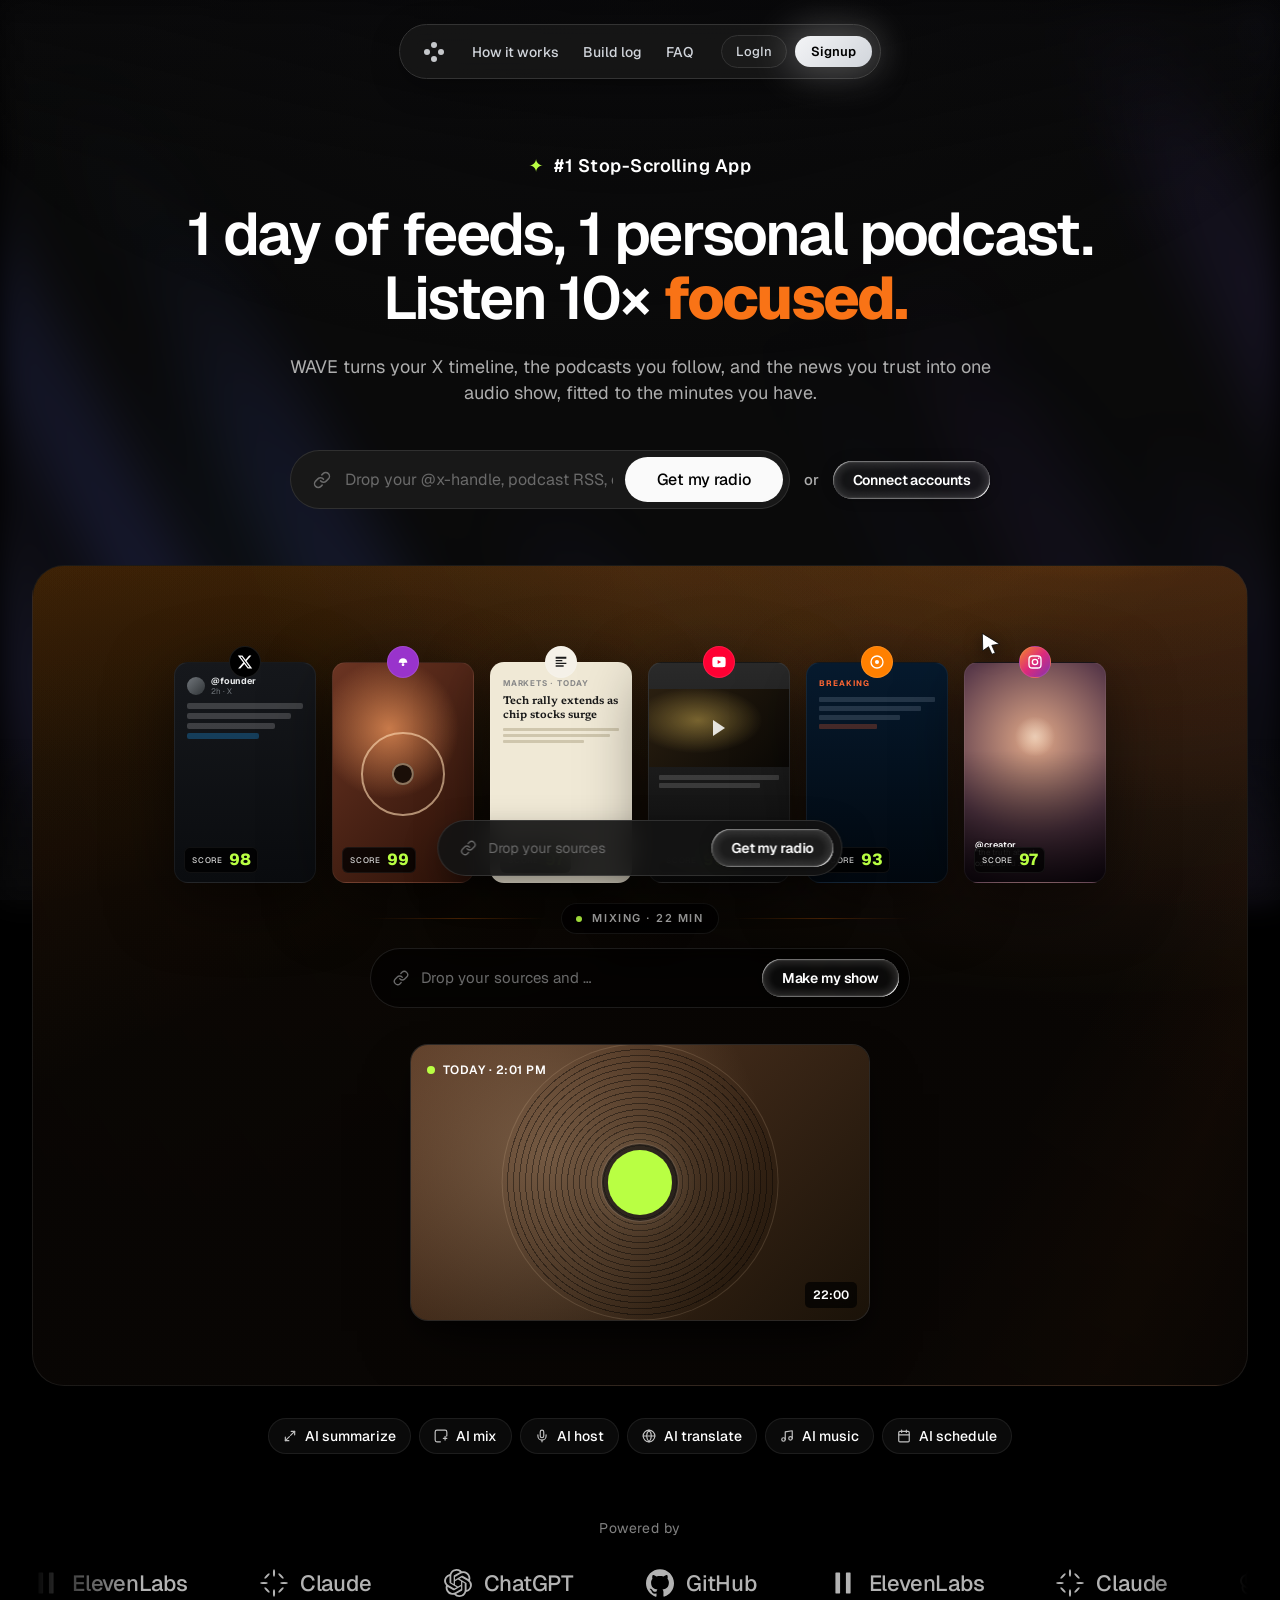
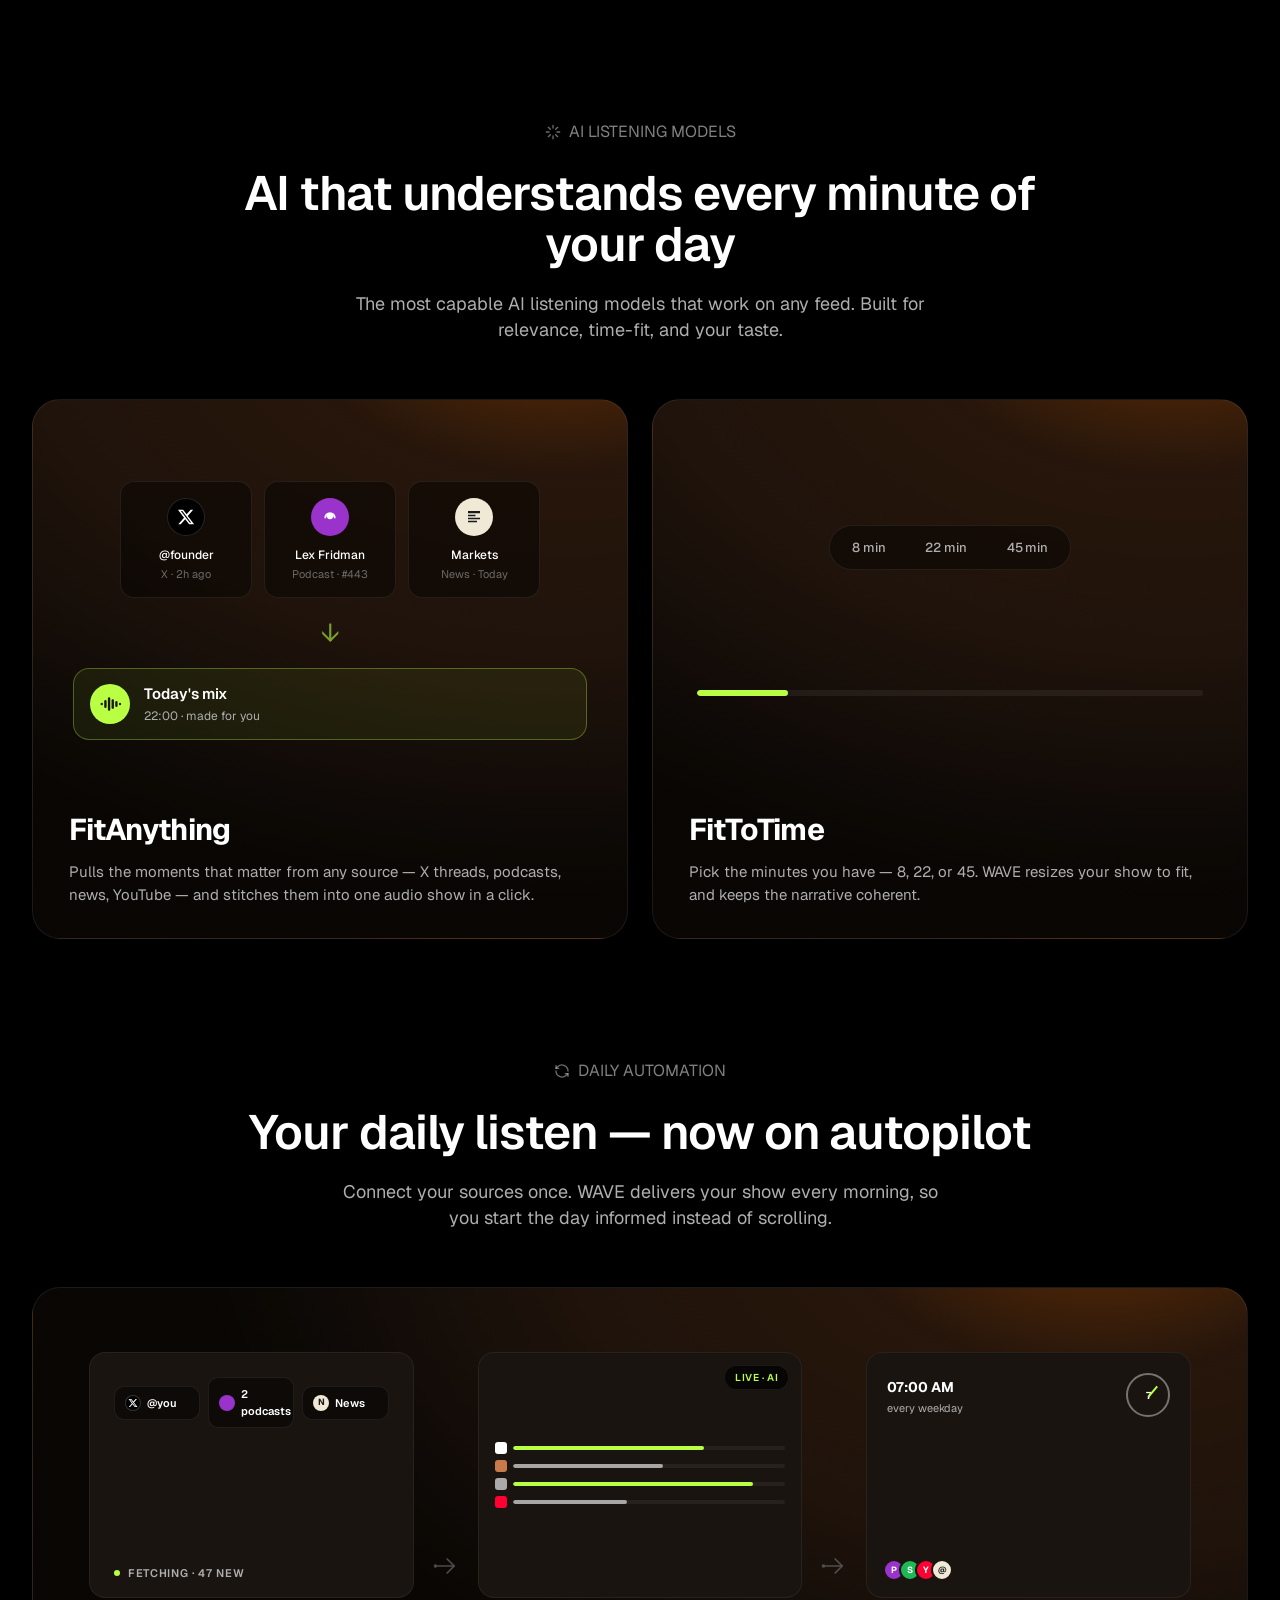
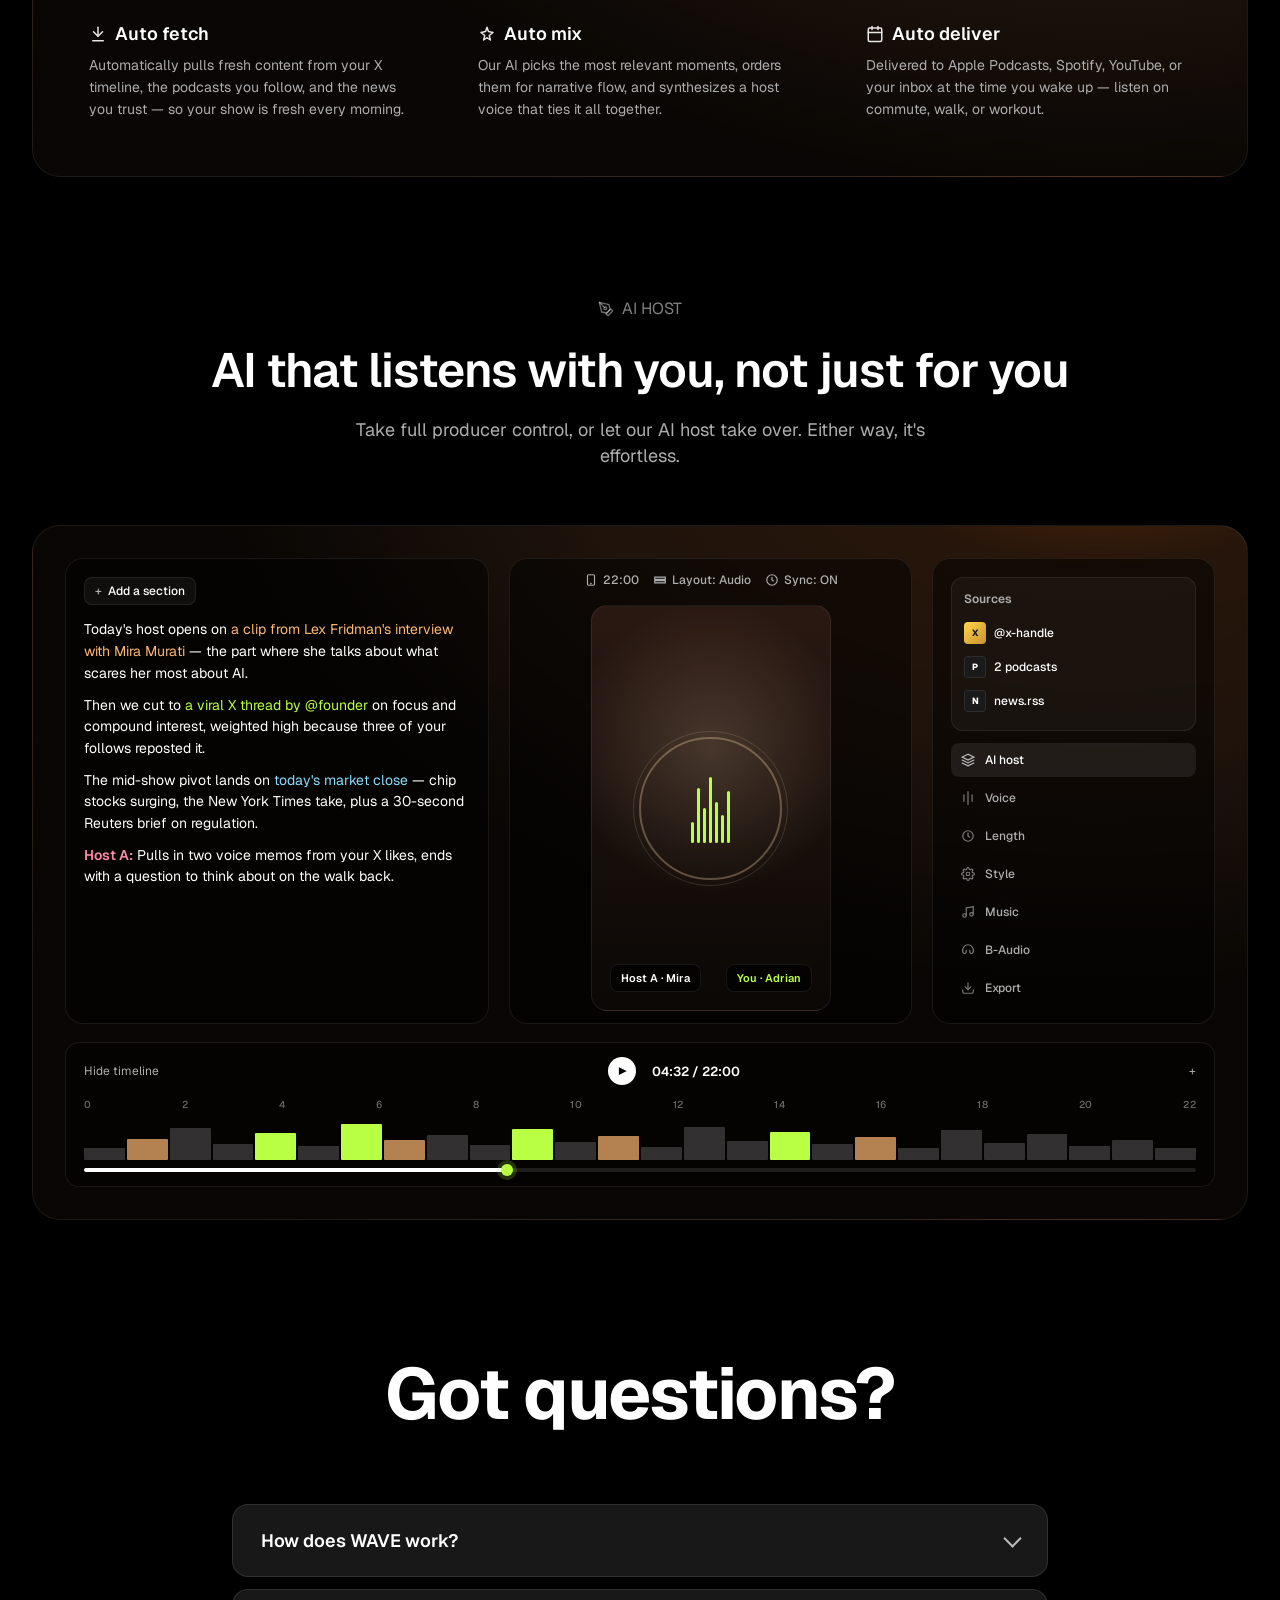
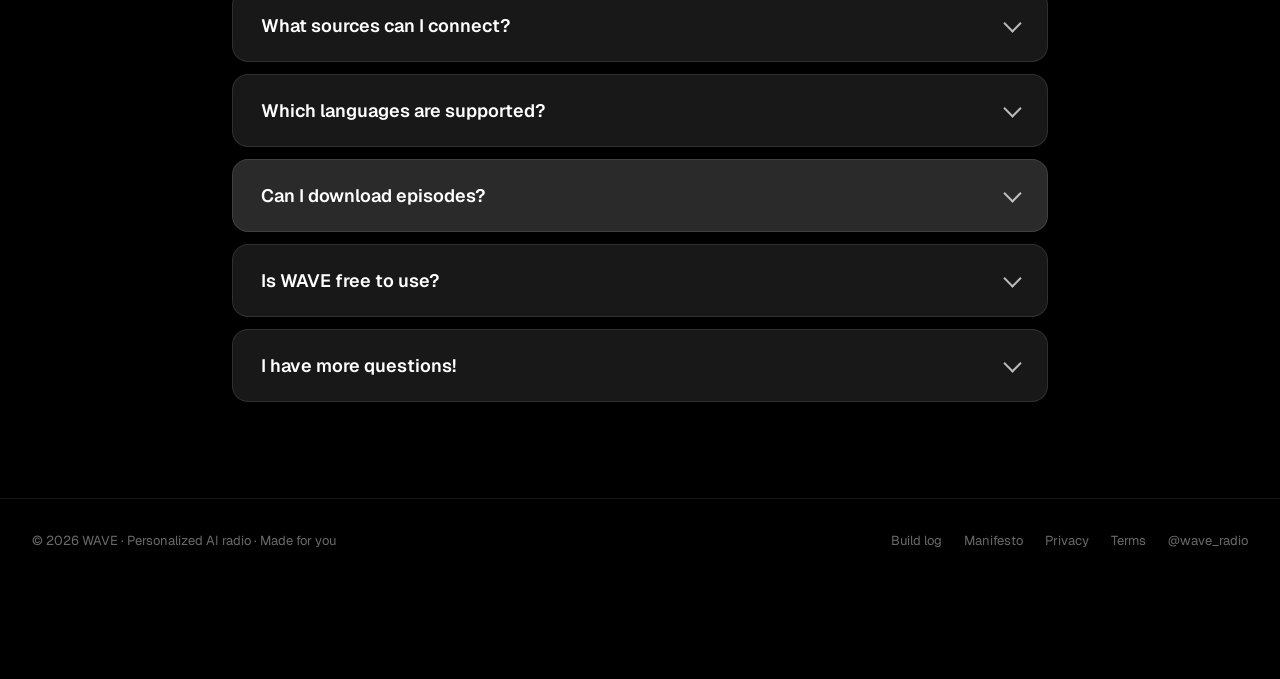
==== index.html @ 0c518ea8 "feat(landing): aurora beams bg + signup/login modes with persistence stub Two iterations:  1. Replac" ====
<!doctype html>
<html lang="en">
<head>
  <meta charset="utf-8" />
  <meta name="viewport" content="width=device-width, initial-scale=1" />
  <title>WAVE — Stop scrolling. Start listening.</title>
  <meta name="description" content="WAVE turns your X timeline, the podcasts you follow, and the news you trust into one audio show, fitted to the minutes you have." />
  <link rel="preconnect" href="https://fonts.googleapis.com">
  <link rel="preconnect" href="https://fonts.gstatic.com" crossorigin>
  <link href="https://fonts.googleapis.com/css2?family=Geist:wght@400..700&family=Inter:wght@400;500;600;700;800;900&family=Newsreader:wght@500;600&display=swap" rel="stylesheet">
  <style>
    :root {
      --bg: #000;
      --ink: #ffffff;
      --ink-2: #aeaeae;
      --ink-3: #6a6a6a;
      --ink-4: #3a3a3a;
      --rule: rgba(255,255,255,0.08);
      --rule-soft: rgba(255,255,255,0.05);
      --pill-bg: #181818;
      --pill-border: rgba(255,255,255,0.10);
      --card-grad:
        radial-gradient(900px 600px at 88% -20%, rgba(180, 83, 9, 0.55) 0%, rgba(140, 70, 30, 0.22) 30%, rgba(40, 24, 14, 0.7) 60%, rgba(8, 6, 4, 0.95) 100%),
        #0a0805;
      --primary: #f97316;
      --primary-deep: #b45309;
      --score-green: #b9ff43;
      --button-white: #ffffff;
      --button-black: #0a0a0a;
    }

    * { box-sizing: border-box; margin: 0; padding: 0; }
    /* html keeps the solid base color; body is transparent so the fixed
       #dot-bg (z-index: -10) is what's actually visible behind content. */
    html {
      background: var(--bg);
      color: var(--ink);
      scroll-behavior: smooth;
    }
    body { background: transparent; color: var(--ink); }
    body {
      font-family: 'Geist', 'Inter', system-ui, -apple-system, "Helvetica Neue", Helvetica, Arial, sans-serif;
      font-size: 16px;
      line-height: 1.5;
      -webkit-font-smoothing: antialiased;
      -moz-osx-font-smoothing: grayscale;
      min-height: 100vh;
      padding-top: 88px;        /* room for the floating mini-nav */
      padding-bottom: 96px;     /* room for the sticky bottom CTA */
      overflow-x: hidden;
    }
    a { color: inherit; text-decoration: none; }
    img, svg { display: block; max-width: 100%; }
    button { font-family: inherit; cursor: pointer; }

    /* ========== BEAMS PAGE BACKGROUND ==========
       Port of <BeamsBackground> from beams-background.tsx — animated aurora-style
       beams in cyan/violet on black. Each beam: long blurred linear gradient
       moving upward at a slight angle, with a sine-wave pulse on opacity.
       Plus a 35px canvas-filter blur for the dreamy glow + 15px CSS-level blur.
       In React port: drop in <BeamsBackground intensity="strong"/> directly. */
    #dot-bg {
      position: fixed;
      inset: 0;
      z-index: -10;
      pointer-events: none;
      width: 100vw;
      height: 100vh;
      display: block;
      filter: blur(15px);
      background: #0a0a0a;
    }
    /* Soft top-of-page vignette overlay so beams don't fight with hero text */
    #beams-veil {
      position: fixed;
      inset: 0;
      z-index: -9;
      pointer-events: none;
      background:
        radial-gradient(ellipse 1200px 600px at 50% 0%, rgba(10, 10, 12, 0.65) 0%, transparent 60%),
        linear-gradient(to bottom, rgba(10, 10, 12, 0.45) 0%, transparent 18%, transparent 82%, rgba(10, 10, 12, 0.55) 100%);
    }

    /* ========== FLOATING MINI-NAV ==========
       Faithful to sign-in-flow-1.tsx <MiniNavbar />: fixed pill, dot-cluster logo,
       hover-slide nav links, outlined LogIn, white-gradient Signup with diffuse glow. */
    .mini-nav {
      position: fixed;
      top: 24px;
      left: 50%;
      transform: translateX(-50%);
      z-index: 30;
      display: flex;
      align-items: center;
      gap: 28px;
      padding: 10px 8px 10px 24px;
      border: 1px solid #333;
      background: rgba(31, 31, 31, 0.55);
      backdrop-filter: blur(12px);
      -webkit-backdrop-filter: blur(12px);
      border-radius: 999px;
      width: max-content;
      max-width: calc(100vw - 32px);
      transition: border-radius 0s ease-in-out;
      box-shadow: 0 8px 32px -4px rgba(0, 0, 0, 0.4);
    }

    /* Dot-cluster logo (4 dots in a + pattern) */
    .mini-logo {
      position: relative;
      width: 20px;
      height: 20px;
      flex-shrink: 0;
    }
    .mini-logo .d {
      position: absolute;
      width: 6px;
      height: 6px;
      border-radius: 50%;
      background: #e5e7eb;
      opacity: 0.85;
    }
    .mini-logo .d.t { top: 0; left: 50%; transform: translateX(-50%); }
    .mini-logo .d.b { bottom: 0; left: 50%; transform: translateX(-50%); }
    .mini-logo .d.l { top: 50%; left: 0; transform: translateY(-50%); }
    .mini-logo .d.r { top: 50%; right: 0; transform: translateY(-50%); }

    /* Hover-slide nav links */
    .mini-links {
      display: flex;
      align-items: center;
      gap: 24px;
    }
    .mini-link {
      position: relative;
      display: inline-block;
      overflow: hidden;
      height: 20px;
      font-size: 14px;
      font-weight: 500;
      cursor: pointer;
      vertical-align: middle;
      line-height: 1;
    }
    .mini-link .layer {
      display: block;
      transition: transform 0.42s cubic-bezier(0.16, 0.84, 0.32, 1);
    }
    .mini-link:hover .layer {
      transform: translateY(-20px);
    }
    .mini-link .layer span {
      display: block;
      height: 20px;
      line-height: 20px;
    }
    .mini-link .layer span:first-child {
      color: #d1d5db;
    }
    .mini-link .layer span:last-child {
      color: #ffffff;
    }

    /* Action buttons (LogIn + Signup) */
    .mini-actions {
      display: flex;
      align-items: center;
      gap: 8px;
    }
    .mini-login {
      padding: 7px 14px;
      border: 1px solid #333;
      background: rgba(31, 31, 31, 0.62);
      color: #d1d5db;
      font-size: 13px;
      font-weight: 500;
      border-radius: 999px;
      cursor: pointer;
      transition: border-color 0.2s ease, color 0.2s ease;
      font-family: inherit;
    }
    .mini-login:hover {
      border-color: rgba(255, 255, 255, 0.5);
      color: #fff;
    }

    .mini-signup-wrap {
      position: relative;
      display: inline-block;
    }
    .mini-signup-wrap::before {
      content: '';
      position: absolute;
      inset: -8px;
      border-radius: 999px;
      background: rgba(243, 244, 246, 0.6);
      filter: blur(18px);
      opacity: 0.42;
      pointer-events: none;
      transition: inset 0.3s ease-out, opacity 0.3s ease-out, filter 0.3s ease-out;
    }
    .mini-signup-wrap:hover::before {
      inset: -12px;
      opacity: 0.62;
      filter: blur(24px);
    }
    .mini-signup {
      position: relative;
      z-index: 1;
      padding: 7px 16px;
      background: linear-gradient(135deg, #f3f4f6 0%, #d1d5db 100%);
      color: #000;
      font-size: 13px;
      font-weight: 600;
      border-radius: 999px;
      border: 0;
      cursor: pointer;
      transition: background 0.2s ease;
      font-family: inherit;
    }
    .mini-signup:hover {
      background: linear-gradient(135deg, #e5e7eb 0%, #9ca3af 100%);
    }

    @media (max-width: 720px) {
      .mini-links { display: none; }
      .mini-nav { gap: 14px; padding: 10px 8px 10px 18px; }
    }

    /* ========== LIQUID GLASS BUTTON ==========
       Apple-style glass refraction. Uses an SVG <feTurbulence> + <feDisplacementMap>
       filter as the backdrop-filter. Falls back to a simple blur on browsers that
       don't support SVG-as-backdrop-filter (Firefox, older Chromium).
       In React port: use the LiquidButton component from liquid-glass-button.tsx. */
    .defs-only {
      position: absolute;
      width: 0;
      height: 0;
      overflow: hidden;
      pointer-events: none;
    }

    .liquid-btn {
      position: relative;
      display: inline-flex;
      align-items: center;
      justify-content: center;
      gap: 8px;
      padding: 14px 36px;
      background: transparent;
      border: 0;
      color: var(--ink);
      font-family: inherit;
      font-size: 16px;
      font-weight: 600;
      letter-spacing: -0.01em;
      cursor: pointer;
      border-radius: 999px;
      transition: transform .3s cubic-bezier(0.2, 0.7, 0.2, 1), filter .2s ease;
      isolation: isolate;
      outline: none;
    }
    .liquid-btn:hover {
      transform: scale(1.05);
      filter: brightness(1.08);
    }
    .liquid-btn:active {
      transform: scale(0.98);
      filter: brightness(0.96);
    }

    .liquid-btn-shell {
      position: absolute;
      inset: 0;
      border-radius: inherit;
      pointer-events: none;
      z-index: 0;
      box-shadow:
        0 0 8px rgba(0, 0, 0, 0.04),
        0 2px 6px rgba(0, 0, 0, 0.10),
        inset 3px 3px 0.5px -3.5px rgba(255, 255, 255, 0.10),
        inset -3px -3px 0.5px -3.5px rgba(255, 255, 255, 0.85),
        inset 1px 1px 1px -0.5px rgba(255, 255, 255, 0.6),
        inset -1px -1px 1px -0.5px rgba(255, 255, 255, 0.6),
        inset 0 0 6px 6px rgba(255, 255, 255, 0.10),
        inset 0 0 2px 2px rgba(255, 255, 255, 0.06),
        0 0 14px rgba(0, 0, 0, 0.15);
    }

    .liquid-btn-distort {
      position: absolute;
      inset: 0;
      border-radius: inherit;
      pointer-events: none;
      z-index: -1;
      background: rgba(255, 255, 255, 0.04);
      backdrop-filter: url("#container-glass") blur(2px);
      -webkit-backdrop-filter: url("#container-glass") blur(2px);
    }

    /* Fallback for browsers without SVG-as-backdrop-filter */
    @supports not (backdrop-filter: url("#x")) {
      .liquid-btn-distort {
        backdrop-filter: blur(14px);
        -webkit-backdrop-filter: blur(14px);
      }
    }

    .liquid-btn-label {
      position: relative;
      z-index: 2;
      display: inline-flex;
      align-items: center;
      gap: 8px;
      pointer-events: none;
    }

    /* size variants */
    .liquid-btn.size-sm {
      padding: 10px 20px;
      font-size: 14px;
    }
    .liquid-btn.size-lg {
      padding: 18px 44px;
      font-size: 18px;
    }

    /* primary tint (for over dark bg, gives the glass a warm core) */
    .liquid-btn.tint-amber .liquid-btn-distort {
      background: rgba(249, 115, 22, 0.10);
    }

    /* ========== LEGACY (replaced by .mini-nav, kept to avoid orphan styles breaking) ========== */
    .nav {
      max-width: 1440px;
      margin: 0 auto;
      padding: 22px 32px;
      display: flex;
      align-items: center;
      gap: 32px;
    }
    .logo {
      display: inline-flex;
      align-items: center;
      gap: 10px;
      font-weight: 800;
      font-size: 22px;
      letter-spacing: -0.015em;
    }
    .logo .mark {
      width: 28px; height: 28px;
      border-radius: 50%;
      background: var(--ink);
      color: var(--bg);
      display: grid; place-items: center;
      flex-shrink: 0;
    }
    .logo .mark svg { width: 16px; height: 16px; }

    .nav-links {
      display: flex;
      gap: 32px;
      margin-left: 32px;
      align-items: center;
      color: var(--ink-2);
      font-size: 15px;
      font-weight: 500;
    }
    .nav-link {
      display: inline-flex;
      align-items: center;
      gap: 6px;
      transition: color .15s ease;
    }
    .nav-link:hover { color: var(--ink); }
    .nav-link.has-caret::after {
      content: '';
      width: 0; height: 0;
      border-left: 4px solid transparent;
      border-right: 4px solid transparent;
      border-top: 4px solid currentColor;
      margin-left: 2px;
      opacity: 0.55;
    }

    .nav-pill-new {
      display: inline-flex;
      align-items: center;
      padding: 3px 8px;
      border-radius: 5px;
      font-size: 11px;
      font-weight: 700;
      letter-spacing: 0.02em;
      background: #ffd84a;
      color: #000;
      margin-left: 4px;
    }

    .nav-right {
      margin-left: auto;
      display: flex;
      align-items: center;
      gap: 22px;
    }

    .nav-cta {
      padding: 10px 18px;
      background: var(--ink);
      color: var(--bg);
      border-radius: 999px;
      font-size: 15px;
      font-weight: 600;
      transition: transform .15s ease;
    }
    .nav-cta:hover { transform: translateY(-1px); }

    .sign-in {
      color: var(--ink-2);
      font-size: 15px;
      font-weight: 500;
      transition: color .15s ease;
    }
    .sign-in:hover { color: var(--ink); }

    /* ========== HERO ========== */
    .hero {
      max-width: 1280px;
      margin: 0 auto;
      padding: 64px 32px 0;
      text-align: center;
    }
    /* Hero eyebrow — real opus.pro spec: 18px, weight 600, ~0.03em letter-spacing, no auto-uppercase */
    .eyebrow {
      color: var(--ink);
      font-size: 18px;
      font-weight: 600;
      letter-spacing: 0.027em;
      text-transform: none;
      margin-bottom: 24px;
      display: inline-flex;
      align-items: center;
      gap: 8px;
    }
    .eyebrow .star {
      color: var(--score-green);
      margin-right: 2px;
    }

    /* Hero H1 — real opus.pro spec: 60px max, weight 600, line-height 1.06, letter-spacing -0.03em */
    h1.hero-h1 {
      font-size: clamp(36px, 5.5vw, 60px);
      font-weight: 600;
      line-height: 1.06;
      letter-spacing: -0.03em;
      max-width: 980px;
      margin: 0 auto 24px;
    }

    p.hero-sub {
      color: var(--ink-2);
      font-size: 18px;
      line-height: 1.45;
      max-width: 720px;
      margin: 0 auto 44px;
    }

    /* Cycling last word in H1 — vertical y-translate spring, framer-motion equivalent.
       In React port: use framer-motion <motion.span layout> with y/opacity transitions. */
    .cycler {
      position: relative;
      display: inline-block;
      vertical-align: bottom;
      color: var(--primary);
      overflow: visible;
    }
    .cycler-spacer {
      visibility: hidden;
      pointer-events: none;
      font-weight: 800;
    }
    .cycler-word {
      position: absolute;
      left: 0;
      top: 0;
      white-space: nowrap;
      color: var(--primary);
      font-weight: 800;
      opacity: 0;
      transform: translateY(110%);
      transition:
        opacity .42s cubic-bezier(0.2, 0.7, 0.2, 1),
        transform .55s cubic-bezier(0.16, 0.84, 0.32, 1.05);
    }
    .cycler-word.is-active {
      opacity: 1;
      transform: translateY(0);
    }
    .cycler-word.is-exit {
      opacity: 0;
      transform: translateY(-110%);
      transition:
        opacity .35s ease-out,
        transform .5s cubic-bezier(0.5, 0, 0.5, 1);
    }

    /* Pill row */
    .pill-row {
      display: inline-flex;
      align-items: center;
      gap: 14px;
      flex-wrap: wrap;
      justify-content: center;
    }
    .pill {
      display: inline-flex;
      align-items: center;
      background: var(--pill-bg);
      border: 1px solid var(--pill-border);
      border-radius: 999px;
      padding: 6px 6px 6px 22px;
      transition: border-color .15s ease;
    }
    .pill:focus-within { border-color: rgba(255,255,255,0.2); }
    .pill .icon {
      color: var(--ink-3);
      width: 18px; height: 18px;
      flex-shrink: 0;
      margin-right: 14px;
    }
    .pill input {
      background: transparent;
      border: 0; outline: 0;
      color: var(--ink);
      font-size: 16px;
      font-family: inherit;
      padding: 12px 12px 12px 0;
      min-width: 280px;
    }
    .pill input::placeholder { color: var(--ink-3); }
    .pill .submit {
      background: #fafafa;
      color: #000;
      border: 0;
      border-radius: 1000px;
      padding: 12px 32px;
      font-size: 16px;
      font-weight: 500;
      transition: transform .15s ease;
    }
    .pill .submit:hover { transform: translateY(-1px); }

    .pill-or { color: var(--ink-2); font-size: 15px; font-weight: 500; }

    .pill-secondary {
      background: transparent;
      color: var(--ink);
      border: 1px solid var(--pill-border);
      border-radius: 999px;
      padding: 14px 24px;
      font-size: 15px;
      font-weight: 500;
      transition: border-color .15s ease, background .15s ease;
    }
    .pill-secondary:hover {
      border-color: rgba(255,255,255,0.25);
      background: rgba(255,255,255,0.03);
    }

    /* ========== HERO STAGE ========== */
    .stage-wrap {
      max-width: 1280px;
      margin: 56px auto 0;
      padding: 0 32px;
    }
    .stage {
      position: relative;
      background: var(--card-grad);
      border: 1px solid var(--rule);
      border-radius: 32px;
      padding: 72px 48px 64px;
      overflow: hidden;
      isolation: isolate;
    }

    /* GodRays-style brown beams emanating from the upper-right corner.
       In React port: replace ::before/::after with @paper-design/shaders-react <GodRays>
       — colorBack="#00000000" colors=["#b4530980","#a1622c80","#71402080"] colorBloom="#b45309"
         offsetX={0.85} offsetY={-1} intensity={0.5} spotty={0.45} bloom={0.3} speed={0.5} */
    .stage::before {
      content: '';
      position: absolute;
      inset: 0;
      background:
        linear-gradient(155deg, rgba(180, 83, 9, 0.14) 0%, transparent 38%),
        linear-gradient(168deg, rgba(202, 138, 4, 0.10) 0%, transparent 32%),
        linear-gradient(182deg, rgba(180, 83, 9, 0.10) 0%, transparent 28%),
        linear-gradient(196deg, rgba(160, 82, 35, 0.07) 0%, transparent 32%),
        linear-gradient(210deg, rgba(140, 70, 30, 0.05) 0%, transparent 38%);
      mix-blend-mode: screen;
      pointer-events: none;
      animation: ray-breathe 9s ease-in-out infinite alternate;
      z-index: 0;
    }
    .stage::after {
      content: '';
      position: absolute;
      inset: -40%;
      background:
        conic-gradient(
          from 195deg at 92% 4%,
          transparent 0deg,
          rgba(180, 83, 9, 0.08) 8deg,
          transparent 18deg,
          transparent 38deg,
          rgba(202, 138, 4, 0.05) 48deg,
          transparent 60deg,
          transparent 80deg,
          rgba(180, 83, 9, 0.06) 90deg,
          transparent 105deg
        );
      pointer-events: none;
      animation: ray-rotate 90s linear infinite;
      mask-image: radial-gradient(circle at 92% 4%, black 0%, rgba(0,0,0,0.5) 40%, transparent 75%);
      -webkit-mask-image: radial-gradient(circle at 92% 4%, black 0%, rgba(0,0,0,0.5) 40%, transparent 75%);
      mix-blend-mode: screen;
      z-index: 0;
    }
    @keyframes ray-breathe {
      0%   { opacity: 0.55; }
      100% { opacity: 1; }
    }
    @keyframes ray-rotate {
      to { transform: rotate(360deg); }
    }

    /* Children of stage need to sit above the rays */
    .stage > * { position: relative; z-index: 1; }

    /* ===== Hero cursor demo — animated pointer that clicks "Make my show" =====
       Loops every 7s. On hover, animation pauses so the user can interact. */
    .cursor-demo {
      position: absolute;
      z-index: 8;
      pointer-events: none;
      width: 22px;
      height: 22px;
      top: 8%;
      left: 78%;
      filter: drop-shadow(0 4px 8px rgba(0,0,0,0.55));
      transform-origin: 4px 4px;
      animation: cursor-flow 7s cubic-bezier(0.33, 0, 0.4, 1) infinite;
      will-change: transform, top, left, opacity;
    }
    .cursor-demo svg { width: 100%; height: 100%; display: block; }

    @keyframes cursor-flow {
      0%   { top: 8%;  left: 78%; opacity: 0; transform: scale(1); }
      6%   { opacity: 1; }
      36%  { top: 60%; left: 58%; opacity: 1; transform: scale(1); }
      42%  { top: 60%; left: 58%; opacity: 1; transform: scale(0.78); }
      48%  { top: 60%; left: 58%; opacity: 1; transform: scale(1); }
      80%  { top: 60%; left: 58%; opacity: 1; transform: scale(1); }
      94%  { top: 60%; left: 58%; opacity: 0; transform: scale(1); }
      100% { top: 8%;  left: 78%; opacity: 0; transform: scale(1); }
    }

    /* Click ring around the button at the moment of click */
    .click-ring {
      position: absolute;
      z-index: 7;
      pointer-events: none;
      top: 60%;
      left: 58%;
      width: 16px;
      height: 16px;
      border-radius: 50%;
      transform: translate(-50%, -50%) scale(0);
      background: transparent;
      border: 2px solid var(--score-green);
      opacity: 0;
      animation: click-ring 7s cubic-bezier(0.2, 0.8, 0.3, 1) infinite;
    }
    @keyframes click-ring {
      0%, 41%  { transform: translate(-50%, -50%) scale(0); opacity: 0; }
      43%      { transform: translate(-50%, -50%) scale(0.4); opacity: 0.9; }
      55%      { transform: translate(-50%, -50%) scale(2.4); opacity: 0; }
      100%     { transform: translate(-50%, -50%) scale(0); opacity: 0; }
    }

    /* Audio disc pulses when the click registers */
    .preview {
      animation: disc-pulse 7s cubic-bezier(0.2, 0.8, 0.3, 1) infinite;
      will-change: transform, filter;
    }
    @keyframes disc-pulse {
      0%, 48%  { transform: scale(1); filter: drop-shadow(0 0 0 transparent); }
      54%      { transform: scale(1.025); filter: drop-shadow(0 0 28px rgba(185,255,67,0.45)); }
      66%      { transform: scale(1.005); filter: drop-shadow(0 0 12px rgba(185,255,67,0.18)); }
      82%      { transform: scale(1); filter: drop-shadow(0 0 0 transparent); }
      100%     { transform: scale(1); filter: drop-shadow(0 0 0 transparent); }
    }

    /* Pause the demo when the user hovers anywhere on the stage */
    .stage:hover .cursor-demo,
    .stage:hover .click-ring,
    .stage:hover .preview {
      animation-play-state: paused;
    }

    /* Convergence label between sources and output */
    .converge {
      max-width: 540px;
      margin: 14px auto 14px;
      display: flex;
      align-items: center;
      justify-content: center;
      position: relative;
    }
    .converge .conv-line {
      flex: 1;
      height: 1px;
      background: linear-gradient(90deg, transparent 0%, rgba(180, 83, 9, 0.4) 50%, transparent 100%);
    }
    .converge .conv-label {
      display: inline-flex;
      align-items: center;
      gap: 10px;
      padding: 6px 14px;
      margin: 0 14px;
      background: rgba(0, 0, 0, 0.6);
      border: 1px solid var(--rule);
      border-radius: 999px;
      backdrop-filter: blur(6px);
      color: var(--ink-2);
      font-family: 'Inter', sans-serif;
      font-size: 11px;
      font-weight: 600;
      letter-spacing: 0.14em;
      text-transform: uppercase;
    }
    .converge .conv-label .dot {
      width: 6px; height: 6px;
      border-radius: 50%;
      background: var(--score-green);
      animation: pulse 1.6s ease-in-out infinite;
    }

    /* Central preview card (the OUTPUT — today's show) */
    .preview {
      max-width: 460px;
      margin: 0 auto;
      position: relative;
      z-index: 2;
    }
    .preview .card {
      background: #1a1612;
      border-radius: 18px;
      overflow: hidden;
      border: 1px solid rgba(255, 255, 255, 0.08);
      box-shadow:
        0 30px 60px -20px rgba(0, 0, 0, 0.7),
        0 12px 24px -6px rgba(0, 0, 0, 0.5);
    }
    .preview .art {
      aspect-ratio: 16 / 9.6;
      background:
        radial-gradient(circle at 30% 40%, rgba(255, 220, 180, 0.25) 0%, transparent 60%),
        linear-gradient(135deg, #5a3a25 0%, #1a1208 100%);
      position: relative;
      overflow: hidden;
    }
    /* Decorative concentric circles suggesting a record/disc */
    .preview .art::before {
      content: '';
      position: absolute;
      left: 50%; top: 50%;
      transform: translate(-50%, -50%);
      width: 60%;
      aspect-ratio: 1;
      border-radius: 50%;
      background:
        radial-gradient(circle, rgba(255, 220, 180, 0.18) 0%, transparent 30%),
        repeating-radial-gradient(circle, rgba(0, 0, 0, 0.4) 0px, rgba(0, 0, 0, 0.4) 1px, transparent 1px, transparent 6px);
      box-shadow: 0 0 0 1px rgba(255, 220, 180, 0.15);
    }
    .preview .art::after {
      content: '';
      position: absolute;
      left: 50%; top: 50%;
      transform: translate(-50%, -50%);
      width: 14%;
      aspect-ratio: 1;
      border-radius: 50%;
      background: #b9ff43;
      box-shadow: 0 0 0 6px rgba(0, 0, 0, 0.6), 0 0 0 7px rgba(255, 255, 255, 0.1);
    }
    .preview .meta {
      position: absolute;
      top: 16px;
      left: 16px;
      display: flex;
      align-items: center;
      gap: 8px;
      color: var(--ink);
      font-size: 12px;
      font-weight: 600;
      letter-spacing: 0.04em;
      text-transform: uppercase;
      z-index: 2;
    }
    .preview .meta .live {
      width: 8px; height: 8px;
      border-radius: 50%;
      background: var(--score-green);
      animation: pulse 1.6s ease-in-out infinite;
    }
    .preview .duration {
      position: absolute;
      bottom: 12px;
      right: 12px;
      background: rgba(0, 0, 0, 0.7);
      color: var(--ink);
      font-size: 12px;
      font-weight: 600;
      padding: 4px 8px;
      border-radius: 5px;
      backdrop-filter: blur(4px);
    }
    @keyframes pulse {
      0%, 100% { opacity: 0.4; transform: scale(1); }
      50% { opacity: 1; transform: scale(1.25); }
    }

    /* Sub-input pill within stage */
    .stage-sub-pill {
      max-width: 540px;
      margin: 6px auto 36px;
      background: rgba(0, 0, 0, 0.55);
      border: 1px solid rgba(255, 255, 255, 0.10);
      border-radius: 999px;
      padding: 6px 6px 6px 22px;
      display: flex;
      align-items: center;
      backdrop-filter: blur(8px);
      position: relative;
      z-index: 3;
    }
    .stage-sub-pill .icon {
      color: var(--ink-3);
      margin-right: 12px;
      flex-shrink: 0;
      width: 16px; height: 16px;
    }
    .stage-sub-pill input {
      background: transparent;
      border: 0; outline: 0;
      color: var(--ink);
      font-size: 15px;
      font-family: inherit;
      padding: 10px 0;
      flex: 1;
      min-width: 0;
    }
    .stage-sub-pill input::placeholder { color: var(--ink-3); }
    .stage-sub-pill .submit {
      background: #0a0a0a;
      color: var(--ink);
      border: 0;
      border-radius: 999px;
      padding: 10px 20px;
      font-size: 14px;
      font-weight: 600;
      flex-shrink: 0;
    }

    /* Segment thumbnails row — sources at the TOP of the stage */
    .segments {
      display: flex;
      gap: 16px;
      justify-content: center;
      align-items: flex-start;
      flex-wrap: nowrap;
      padding-top: 24px;
      padding-bottom: 6px;
      position: relative;
      z-index: 2;
    }
    .seg {
      flex: 0 0 142px;
      width: 142px;
      position: relative;
      filter: drop-shadow(0 18px 32px rgba(0, 0, 0, 0.5));
    }
    .seg .platform-badge {
      position: absolute;
      top: -16px;
      left: 50%;
      transform: translateX(-50%);
      width: 32px; height: 32px;
      border-radius: 50%;
      background: var(--bg);
      border: 1.5px solid rgba(255, 255, 255, 0.1);
      display: grid; place-items: center;
      z-index: 4;
    }
    .seg .platform-badge svg { width: 16px; height: 16px; }
    .seg .platform-badge.bg-x       { background: #000; }
    .seg .platform-badge.bg-pod     { background: #9933cc; }
    .seg .platform-badge.bg-news    { background: #f5f1e8; color: #1a1a1a; }
    .seg .platform-badge.bg-yt      { background: #ff0033; }
    .seg .platform-badge.bg-reut    { background: #ff8000; }
    .seg .platform-badge.bg-ig      { background: linear-gradient(135deg, #f58529 0%, #dd2a7b 50%, #8134af 100%); }
    .seg .platform-badge svg.fill-w { color: white; }

    .seg-art {
      aspect-ratio: 9 / 14;
      background: #1a1410;
      border-radius: 14px;
      border: 1px solid rgba(255, 255, 255, 0.06);
      position: relative;
      overflow: hidden;
      padding: 14px 12px 12px;
      display: flex;
      flex-direction: column;
    }

    /* X tweet style */
    .seg-art.x {
      background: linear-gradient(180deg, #16181c 0%, #0a0c0f 100%);
      color: #e7e9ea;
    }
    .seg-art.x .head {
      display: flex; gap: 6px; align-items: center; margin-bottom: 8px;
    }
    .seg-art.x .avatar {
      width: 18px; height: 18px;
      border-radius: 50%;
      background: linear-gradient(135deg, #71767b 0%, #2f3336 100%);
    }
    .seg-art.x .name { font-size: 9px; font-weight: 700; line-height: 1; }
    .seg-art.x .handle { font-size: 8px; color: #71767b; line-height: 1; margin-top: 1px; }
    .seg-art.x .body {
      font-size: 9px; line-height: 1.35; flex: 1;
    }
    .seg-art.x .body span {
      display: block; height: 6px; background: rgba(255,255,255,0.18); border-radius: 2px; margin-bottom: 4px;
    }
    .seg-art.x .body span:nth-child(2) { width: 90%; }
    .seg-art.x .body span:nth-child(3) { width: 76%; }
    .seg-art.x .body span:nth-child(4) { width: 62%; background: rgba(29, 155, 240, 0.3); }

    /* Podcast cover style */
    .seg-art.pod {
      background:
        radial-gradient(circle at 40% 30%, #c87a4a 0%, transparent 40%),
        linear-gradient(135deg, #6b3422 0%, #2a1108 100%);
      align-items: center;
      justify-content: center;
    }
    .seg-art.pod .ring {
      width: 72%; aspect-ratio: 1;
      border-radius: 50%;
      border: 2px solid rgba(255, 220, 180, 0.6);
      position: relative;
    }
    .seg-art.pod .ring::after {
      content: '';
      position: absolute;
      left: 50%; top: 50%; transform: translate(-50%, -50%);
      width: 28%; aspect-ratio: 1;
      border-radius: 50%;
      background: #1a0e08;
      box-shadow: inset 0 0 0 2px rgba(255, 220, 180, 0.5);
    }

    /* News (NYT-ish) style */
    .seg-art.news {
      background: #f0e9d6;
      color: #1a1a1a;
      font-family: 'Newsreader', Georgia, serif;
    }
    .seg-art.news .kicker {
      font-family: 'Inter', sans-serif;
      font-size: 8px;
      font-weight: 700;
      letter-spacing: 0.1em;
      text-transform: uppercase;
      color: #888;
      margin-bottom: 6px;
    }
    .seg-art.news .head {
      font-size: 11px;
      font-weight: 600;
      line-height: 1.2;
      margin-bottom: 6px;
    }
    .seg-art.news .lede {
      font-size: 9px;
      line-height: 1.35;
      color: #4a4a4a;
      font-family: 'Inter', sans-serif;
      flex: 1;
    }
    .seg-art.news .lede span {
      display: block;
      height: 3px;
      background: #cfc6ad;
      border-radius: 1px;
      margin-bottom: 3px;
    }
    .seg-art.news .lede span:nth-child(2) { width: 92%; }
    .seg-art.news .lede span:nth-child(3) { width: 70%; }

    /* YouTube-style preview */
    .seg-art.yt {
      background: linear-gradient(180deg, #2a2a2a 0%, #0a0a0a 100%);
      padding: 0;
    }
    .seg-art.yt .frame {
      aspect-ratio: 16 / 9;
      background:
        radial-gradient(ellipse at 35% 40%, rgba(255, 215, 100, 0.4) 0%, transparent 50%),
        linear-gradient(135deg, #2a1f10 0%, #0a0805 100%);
      position: relative;
      margin-top: 18%;
    }
    .seg-art.yt .frame::before {
      content: '';
      position: absolute;
      left: 50%; top: 50%; transform: translate(-50%, -50%);
      width: 0; height: 0;
      border-left: 12px solid rgba(255, 255, 255, 0.85);
      border-top: 8px solid transparent;
      border-bottom: 8px solid transparent;
    }
    .seg-art.yt .title {
      padding: 8px 10px;
      font-size: 9px;
      line-height: 1.3;
      color: white;
      flex: 1;
    }
    .seg-art.yt .title span {
      display: block;
      height: 5px;
      background: rgba(255, 255, 255, 0.15);
      border-radius: 1px;
      margin-bottom: 3px;
    }
    .seg-art.yt .title span:nth-child(2) { width: 84%; }

    /* Reuters / blue news */
    .seg-art.reut {
      background: linear-gradient(180deg, #061a2e 0%, #02080f 100%);
      color: #c8d8e8;
    }
    .seg-art.reut .breaking {
      font-size: 8px;
      font-weight: 700;
      letter-spacing: 0.12em;
      text-transform: uppercase;
      color: #ff6633;
      margin-bottom: 8px;
    }
    .seg-art.reut .body {
      flex: 1;
    }
    .seg-art.reut .body span {
      display: block;
      height: 5px;
      background: rgba(200, 216, 232, 0.16);
      border-radius: 1px;
      margin-bottom: 4px;
    }
    .seg-art.reut .body span:nth-child(2) { width: 88%; }
    .seg-art.reut .body span:nth-child(3) { width: 70%; }
    .seg-art.reut .body span:nth-child(4) { width: 50%; background: rgba(255, 102, 51, 0.25); }

    /* Instagram reel */
    .seg-art.ig {
      background:
        linear-gradient(180deg, rgba(0,0,0,0) 40%, rgba(0,0,0,0.7) 100%),
        radial-gradient(circle at 50% 35%, #e0a888 0%, #5a3a4a 60%, #1a0a1a 100%);
      padding: 10px;
    }
    .seg-art.ig .reel-figure {
      position: absolute;
      left: 50%; top: 38%;
      transform: translate(-50%, -50%);
      width: 50%; aspect-ratio: 1;
      background:
        radial-gradient(circle at 50% 35%, rgba(240, 220, 200, 0.7) 0%, transparent 35%);
      border-radius: 50%;
    }
    .seg-art.ig .reel-handle {
      position: absolute;
      bottom: 30px;
      left: 10px;
      color: white;
      font-size: 9px;
      font-weight: 600;
      text-shadow: 0 1px 4px rgba(0,0,0,0.6);
    }
    .seg-art.ig .reel-cap {
      position: absolute;
      bottom: 14px;
      left: 10px;
      right: 50px;
      color: white;
      font-size: 8px;
      line-height: 1.3;
      text-shadow: 0 1px 4px rgba(0,0,0,0.6);
    }

    /* Score badge */
    .seg .score {
      position: absolute;
      bottom: 10px;
      left: 10px;
      background: rgba(0, 0, 0, 0.78);
      backdrop-filter: blur(10px);
      border-radius: 6px;
      padding: 4px 7px;
      display: flex;
      align-items: center;
      gap: 6px;
      z-index: 5;
      border: 1px solid rgba(255, 255, 255, 0.06);
    }
    .seg .score .label {
      font-size: 8px;
      color: #d4d4d4;
      letter-spacing: 0.1em;
      text-transform: uppercase;
      line-height: 1;
      font-weight: 500;
    }
    .seg .score .num {
      font-size: 16px;
      font-weight: 800;
      color: var(--score-green);
      line-height: 1;
      letter-spacing: -0.02em;
    }

    /* News badge text gets dark variant */
    .seg-art.news + .score-wrap .score { color: white; }

    /* ========== SECTION COMMON ========== */
    section.feature {
      max-width: 1280px;
      margin: 120px auto 0;
      padding: 0 32px;
      text-align: center;
    }

    /* Section eyebrow — real opus.pro spec: 16px, weight 400, white@50%, plain uppercase */
    .sec-eyebrow {
      display: inline-flex;
      align-items: center;
      gap: 8px;
      color: rgba(255, 255, 255, 0.5);
      font-size: 16px;
      font-weight: 400;
      letter-spacing: normal;
      text-transform: uppercase;
      margin-bottom: 24px;
    }
    .sec-eyebrow svg {
      width: 16px; height: 16px;
      opacity: 0.85;
    }

    /* Section H2 — real opus.pro spec: 48px max, weight 600, line-height 1.08 */
    h2.sec-h2 {
      font-size: clamp(28px, 4.5vw, 48px);
      font-weight: 600;
      line-height: 1.08;
      letter-spacing: -0.022em;
      max-width: 900px;
      margin: 0 auto 20px;
    }

    p.sec-sub {
      color: var(--ink-2);
      font-size: 18px;
      line-height: 1.45;
      max-width: 620px;
      margin: 0 auto 56px;
    }

    /* ========== TWO CARDS (Section 2) ========== */
    .two-cards {
      display: grid;
      grid-template-columns: 1fr 1fr;
      gap: 24px;
      text-align: left;
    }

    .feat-card {
      background: var(--card-grad);
      border: 1px solid var(--rule);
      border-radius: 28px;
      padding: 36px 36px 32px;
      display: flex;
      flex-direction: column;
      min-height: 540px;
      position: relative;
      overflow: hidden;
    }

    .feat-card .visual {
      flex: 1;
      position: relative;
      margin-bottom: 28px;
    }

    .feat-card h3 {
      font-size: 30px;
      font-weight: 700;
      letter-spacing: -0.022em;
      margin-bottom: 14px;
      line-height: 1.1;
    }
    .feat-card p {
      color: var(--ink-2);
      font-size: 15px;
      line-height: 1.55;
    }

    /* FitAnything (left card) visual */
    .fit-prompt-row {
      position: absolute;
      top: 32px;
      left: 28px;
      max-width: 280px;
      z-index: 3;
    }
    .fit-prompt {
      background: rgba(255, 255, 255, 0.05);
      border: 1px solid var(--rule);
      border-radius: 12px;
      padding: 12px 14px;
      backdrop-filter: blur(8px);
      margin-bottom: 12px;
    }
    .fit-prompt .label {
      color: var(--ink-2);
      font-size: 11px;
      font-weight: 600;
      letter-spacing: 0.04em;
      margin-bottom: 8px;
    }
    .fit-prompt .quote {
      background: rgba(0, 0, 0, 0.55);
      border: 1px solid var(--rule);
      border-radius: 999px;
      padding: 8px 14px;
      font-size: 13px;
      color: var(--ink);
      display: inline-block;
    }
    .fit-tags {
      display: flex;
      gap: 6px;
      flex-wrap: wrap;
    }
    .fit-tag {
      font-size: 12px;
      padding: 5px 10px;
      border-radius: 999px;
      background: rgba(255, 255, 255, 0.07);
      color: var(--ink);
      border: 1px solid var(--rule);
      backdrop-filter: blur(6px);
    }

    /* Stack of source previews on right */
    .fit-stack {
      position: absolute;
      bottom: 0;
      right: 0;
      width: 56%;
      transform: translateX(15%) translateY(8%);
    }
    .fit-stack-item {
      background: #1a1410;
      border: 1px solid rgba(255, 255, 255, 0.08);
      border-radius: 12px;
      padding: 10px;
      margin-bottom: 8px;
      transform-origin: top right;
      box-shadow: 0 12px 24px -8px rgba(0, 0, 0, 0.6);
    }
    .fit-stack-item.s1 { transform: rotate(2deg) translateX(-8%); background: #16181c; }
    .fit-stack-item.s2 { transform: rotate(-1.5deg) translateX(-2%); background: #2a1812; }
    .fit-stack-item.s3 { transform: rotate(1deg) translateX(-12%); background: #f0e9d6; color: #1a1a1a; }

    .fit-stack-item .row { display: flex; gap: 8px; align-items: center; margin-bottom: 6px; }
    .fit-stack-item .dot { width: 16px; height: 16px; border-radius: 50%; flex-shrink: 0; }
    .fit-stack-item.s1 .dot { background: white; }
    .fit-stack-item.s2 .dot { background: #c87a4a; }
    .fit-stack-item.s3 .dot { background: #1a1a1a; }
    .fit-stack-item .lines span {
      display: block;
      height: 5px;
      border-radius: 1px;
      background: rgba(255, 255, 255, 0.16);
      margin-bottom: 3px;
    }
    .fit-stack-item.s3 .lines span { background: rgba(0, 0, 0, 0.18); }
    .fit-stack-item .lines span:nth-child(2) { width: 80%; }
    .fit-stack-item .lines span:nth-child(3) { width: 60%; }

    .fit-frames-strip {
      position: absolute;
      left: 28px;
      bottom: 28px;
      right: 28px;
      display: flex;
      gap: 4px;
      align-items: center;
      z-index: 3;
    }
    .fit-frame {
      flex: 1;
      aspect-ratio: 1.4;
      background: rgba(255, 255, 255, 0.05);
      border: 1px solid var(--rule);
      border-radius: 6px;
    }
    .fit-frame.picked {
      border-color: var(--score-green);
      box-shadow: 0 0 0 1px var(--score-green) inset;
      background:
        linear-gradient(135deg, rgba(185, 255, 67, 0.15) 0%, rgba(185, 255, 67, 0.05) 100%);
    }

    /* FitToTime (right card) visual */
    .fit-time-vis {
      position: absolute;
      inset: 32px;
      display: flex;
      flex-direction: column;
      justify-content: center;
      gap: 28px;
    }
    .fit-time-row {
      display: flex;
      align-items: center;
      gap: 14px;
    }
    .fit-time-row .lbl {
      font-size: 11px;
      font-weight: 600;
      letter-spacing: 0.08em;
      text-transform: uppercase;
      color: var(--ink-2);
      width: 64px;
      flex-shrink: 0;
    }
    .timeline-long {
      flex: 1;
      height: 28px;
      background: rgba(0, 0, 0, 0.45);
      border-radius: 6px;
      border: 1px solid var(--rule);
      position: relative;
      overflow: hidden;
    }
    .timeline-long::before {
      content: '';
      position: absolute;
      inset: 0;
      background-image: repeating-linear-gradient(90deg, rgba(255,255,255,0.04) 0px, rgba(255,255,255,0.04) 1px, transparent 1px, transparent 22px);
    }
    .timeline-long .window {
      position: absolute;
      top: 0; bottom: 0;
      left: 30%;
      width: 28%;
      background: rgba(185, 255, 67, 0.18);
      border-left: 2px solid var(--score-green);
      border-right: 2px solid var(--score-green);
    }
    .timeline-short {
      flex: 1;
      height: 36px;
      background: rgba(185, 255, 67, 0.10);
      border: 1px solid var(--score-green);
      border-radius: 6px;
      position: relative;
    }
    .timeline-short::before {
      content: '';
      position: absolute;
      inset: 0;
      background-image: repeating-linear-gradient(90deg, rgba(185,255,67,0.18) 0px, rgba(185,255,67,0.18) 1px, transparent 1px, transparent 12px);
    }

    .fit-time-arrow {
      align-self: center;
      color: var(--score-green);
      font-size: 22px;
      line-height: 1;
    }

    /* ===== FitAnything visual — simple "3 sources → 1 audio" ===== */
    .fit-any-vis {
      position: relative;
      display: flex;
      flex-direction: column;
      align-items: center;
      justify-content: center;
      gap: 22px;
      padding: 8px 4px;
      height: 100%;
    }
    .fa-sources {
      display: flex;
      gap: 12px;
      width: 100%;
      justify-content: center;
    }
    .fa-src {
      flex: 1;
      max-width: 132px;
      background: rgba(0,0,0,0.42);
      border: 1px solid var(--rule);
      border-radius: 14px;
      padding: 16px 12px 14px;
      display: flex;
      flex-direction: column;
      align-items: center;
      gap: 10px;
      text-align: center;
    }
    .fa-icon {
      width: 38px;
      height: 38px;
      border-radius: 50%;
      display: grid;
      place-items: center;
      color: #fff;
    }
    .fa-icon svg { width: 18px; height: 18px; }
    .fa-src.fa-x .fa-icon { background: #000; border: 1px solid rgba(255,255,255,0.14); }
    .fa-src.fa-pod .fa-icon { background: #9933cc; }
    .fa-src.fa-news .fa-icon { background: #f0e9d6; color: #1a1a1a; }
    .fa-name {
      font-size: 12px;
      color: var(--ink);
      font-weight: 500;
      white-space: nowrap;
      overflow: hidden;
      text-overflow: ellipsis;
      max-width: 100%;
    }
    .fa-name small {
      display: block;
      color: var(--ink-3);
      font-weight: 400;
      font-size: 11px;
      margin-top: 2px;
    }
    .fa-arrow {
      color: var(--score-green);
      font-size: 26px;
      line-height: 1;
      opacity: 0.6;
      animation: fa-arrow-pulse 2.4s ease-in-out infinite;
    }
    @keyframes fa-arrow-pulse {
      0%, 100% { opacity: 0.4; transform: translateY(-2px); }
      50%      { opacity: 0.85; transform: translateY(2px); }
    }
    .fa-output {
      width: 100%;
      background: rgba(185, 255, 67, 0.07);
      border: 1px solid rgba(185, 255, 67, 0.32);
      border-radius: 16px;
      padding: 14px 16px;
      display: flex;
      align-items: center;
      gap: 14px;
    }
    .fa-output-icon {
      width: 40px;
      height: 40px;
      border-radius: 50%;
      background: var(--score-green);
      display: grid;
      place-items: center;
      flex-shrink: 0;
    }
    .fa-output-icon svg { width: 22px; height: 22px; color: #1a1a1a; }
    .fa-output-text { flex: 1; min-width: 0; }
    .fa-title {
      color: var(--ink);
      font-size: 15px;
      font-weight: 600;
      letter-spacing: -0.005em;
    }
    .fa-meta {
      color: var(--ink-2);
      font-size: 12px;
      margin-top: 2px;
    }

    /* ===== FitToTime visual — 3 duration buttons that auto-cycle ===== */
    .ft-vis {
      position: relative;
      display: flex;
      flex-direction: column;
      align-items: center;
      justify-content: center;
      gap: 28px;
      padding: 8px;
      height: 100%;
    }
    .ft-buttons {
      display: flex;
      gap: 4px;
      background: rgba(0,0,0,0.42);
      border: 1px solid var(--rule);
      border-radius: 999px;
      padding: 4px;
    }
    .ft-btn {
      padding: 9px 18px;
      background: transparent;
      border: 0;
      border-radius: 999px;
      color: var(--ink-2);
      font-size: 13px;
      font-weight: 500;
      cursor: pointer;
      font-family: inherit;
      letter-spacing: -0.01em;
    }
    .ft-btn:nth-child(1) { animation: ft-cycle-1 9s steps(1, end) infinite; }
    .ft-btn:nth-child(2) { animation: ft-cycle-2 9s steps(1, end) infinite; }
    .ft-btn:nth-child(3) { animation: ft-cycle-3 9s steps(1, end) infinite; }
    @keyframes ft-cycle-1 {
      0%, 33.33%       { background: var(--ink); color: #0a0a0a; }
      33.34%, 100%     { background: transparent; color: var(--ink-2); }
    }
    @keyframes ft-cycle-2 {
      0%, 33.33%       { background: transparent; color: var(--ink-2); }
      33.34%, 66.66%   { background: var(--ink); color: #0a0a0a; }
      66.67%, 100%     { background: transparent; color: var(--ink-2); }
    }
    @keyframes ft-cycle-3 {
      0%, 66.66%       { background: transparent; color: var(--ink-2); }
      66.67%, 100%     { background: var(--ink); color: #0a0a0a; }
    }
    .ft-time {
      font-size: 64px;
      font-weight: 600;
      letter-spacing: -0.04em;
      color: var(--ink);
      font-feature-settings: 'tnum';
      line-height: 1;
      position: relative;
      width: 180px;
      height: 64px;
      text-align: center;
    }
    .ft-time span {
      position: absolute;
      inset: 0;
      display: grid;
      place-items: center;
      opacity: 0;
    }
    .ft-time .t1 { animation: ft-time-1 9s steps(1, end) infinite; }
    .ft-time .t2 { animation: ft-time-2 9s steps(1, end) infinite; }
    .ft-time .t3 { animation: ft-time-3 9s steps(1, end) infinite; }
    @keyframes ft-time-1 {
      0%, 33.33%   { opacity: 1; }
      33.34%, 100% { opacity: 0; }
    }
    @keyframes ft-time-2 {
      0%, 33.33%       { opacity: 0; }
      33.34%, 66.66%   { opacity: 1; }
      66.67%, 100%     { opacity: 0; }
    }
    @keyframes ft-time-3 {
      0%, 66.66%   { opacity: 0; }
      66.67%, 100% { opacity: 1; }
    }
    .ft-bar {
      width: 100%;
      height: 6px;
      background: rgba(255,255,255,0.06);
      border-radius: 3px;
      overflow: hidden;
    }
    .ft-fill {
      height: 100%;
      background: var(--score-green);
      border-radius: 3px;
      width: 18%;
      animation: ft-fill-resize 9s cubic-bezier(0.5, 0, 0.5, 1) infinite;
    }
    @keyframes ft-fill-resize {
      0%, 28%   { width: 18%; }
      36%, 61% { width: 50%; }
      69%, 95% { width: 100%; }
      100%     { width: 18%; }
    }

    /* ========== DAILY AUTOMATION (Section 3) ========== */
    .auto-card {
      background: var(--card-grad);
      border: 1px solid var(--rule);
      border-radius: 28px;
      padding: 64px 56px 56px;
      text-align: left;
    }

    .auto-steps {
      display: grid;
      grid-template-columns: 1fr auto 1fr auto 1fr;
      gap: 18px;
      align-items: start;
    }

    .auto-step .thumb {
      aspect-ratio: 1.32 / 1;
      background: #1a1410;
      border: 1px solid rgba(255, 255, 255, 0.06);
      border-radius: 16px;
      margin-bottom: 22px;
      position: relative;
      overflow: hidden;
      padding: 16px;
    }

    .auto-step h4 {
      font-size: 18px;
      font-weight: 600;
      margin-bottom: 8px;
      display: inline-flex;
      align-items: center;
      gap: 8px;
    }
    .auto-step h4 svg {
      width: 18px; height: 18px;
      opacity: 0.9;
    }

    .auto-step p {
      color: var(--ink-2);
      font-size: 14px;
      line-height: 1.55;
    }

    .auto-arrow {
      align-self: center;
      padding-top: 60px;
      color: var(--ink-3);
    }
    .auto-arrow svg { width: 28px; height: 28px; opacity: 0.7; }

    /* Auto fetch thumb content */
    .auto-fetch-icons {
      display: flex;
      gap: 8px;
      align-items: center;
      flex-wrap: wrap;
      position: absolute;
      top: 24px;
      left: 24px;
      right: 24px;
    }
    .auto-fetch-icons .src {
      flex: 1;
      min-width: 0;
      background: rgba(0, 0, 0, 0.5);
      border: 1px solid var(--rule);
      border-radius: 10px;
      padding: 8px 10px;
      display: flex;
      align-items: center;
      gap: 6px;
      font-size: 11px;
      color: var(--ink);
    }
    .auto-fetch-icons .dot {
      width: 16px; height: 16px; border-radius: 50%; flex-shrink: 0;
      display: grid; place-items: center;
    }
    .auto-fetch-icons .dot.x { background: #000; border: 1px solid rgba(255,255,255,0.2); }
    .auto-fetch-icons .dot.pod { background: #9933cc; }
    .auto-fetch-icons .dot.news { background: #f0e9d6; color: #1a1a1a; font-size: 9px; font-weight: 700; }
    .auto-fetch-icons .lbl { font-weight: 600; font-size: 11px; }
    .auto-fetch-pulse {
      position: absolute;
      bottom: 16px;
      left: 24px; right: 24px;
      display: flex;
      align-items: center;
      gap: 8px;
      color: var(--ink-2);
      font-size: 11px;
      font-weight: 600;
      letter-spacing: 0.06em;
      text-transform: uppercase;
    }
    .auto-fetch-pulse .dot {
      width: 6px; height: 6px;
      border-radius: 50%;
      background: var(--score-green);
      animation: pulse 1.6s ease-in-out infinite;
    }

    /* Auto mix thumb content */
    .auto-mix-stack {
      position: absolute;
      inset: 16px;
      display: flex;
      flex-direction: column;
      justify-content: center;
      gap: 6px;
    }
    .auto-mix-row {
      display: flex;
      gap: 6px;
      align-items: center;
    }
    .auto-mix-row .lvl {
      width: 12px;
      height: 12px;
      border-radius: 3px;
    }
    .auto-mix-row .bar {
      flex: 1;
      height: 4px;
      background: rgba(255, 255, 255, 0.06);
      border-radius: 2px;
      position: relative;
      overflow: hidden;
    }
    .auto-mix-row .bar::after {
      content: '';
      position: absolute;
      top: 0; bottom: 0;
      left: 0;
      background: var(--score-green);
      border-radius: 2px;
      animation: mixfill 2.4s ease-in-out infinite alternate;
    }
    .auto-mix-row .bar.b1::after { width: 70%; animation-delay: 0s; }
    .auto-mix-row .bar.b2::after { width: 55%; animation-delay: 0.3s; background: rgba(255, 255, 255, 0.6); }
    .auto-mix-row .bar.b3::after { width: 88%; animation-delay: 0.6s; }
    .auto-mix-row .bar.b4::after { width: 42%; animation-delay: 0.9s; background: rgba(255, 255, 255, 0.6); }
    @keyframes mixfill {
      0% { opacity: 0.4; }
      100% { opacity: 1; }
    }
    .auto-mix-row .lvl.x { background: #fff; }
    .auto-mix-row .lvl.pod { background: #c87a4a; }
    .auto-mix-row .lvl.news { background: #aaa; }
    .auto-mix-row .lvl.yt { background: #ff0033; }
    .auto-mix-pill {
      position: absolute;
      top: 12px; right: 12px;
      background: rgba(0, 0, 0, 0.7);
      border: 1px solid var(--rule);
      backdrop-filter: blur(6px);
      border-radius: 999px;
      padding: 4px 10px;
      font-size: 10px;
      font-weight: 600;
      color: var(--score-green);
      letter-spacing: 0.06em;
      text-transform: uppercase;
    }

    /* Auto deliver thumb content */
    .auto-deliver-clock {
      position: absolute;
      top: 20px; right: 20px;
      width: 44px; aspect-ratio: 1;
      border-radius: 50%;
      border: 2px solid rgba(255,255,255,0.4);
      display: grid; place-items: center;
      color: white;
      font-size: 10px;
      font-weight: 700;
    }
    .auto-deliver-clock::before {
      content: '';
      position: absolute;
      width: 1.5px; height: 14px;
      background: var(--score-green);
      top: 8px; left: 50%;
      transform-origin: bottom;
      transform: translateX(-50%) rotate(40deg);
    }
    .auto-deliver-time {
      position: absolute;
      top: 24px;
      left: 20px;
    }
    .auto-deliver-time .when {
      font-size: 14px;
      font-weight: 700;
      color: var(--ink);
    }
    .auto-deliver-time .every {
      font-size: 11px;
      color: var(--ink-2);
      margin-top: 2px;
    }
    .auto-deliver-platforms {
      position: absolute;
      bottom: 16px;
      left: 16px;
      display: flex;
      gap: -4px;
    }
    .auto-deliver-platforms span {
      width: 22px; height: 22px;
      border-radius: 50%;
      border: 2px solid #1a1410;
      display: grid; place-items: center;
      font-size: 9px;
      font-weight: 700;
      margin-right: -6px;
    }
    .auto-deliver-platforms .ap-pod { background: #9933cc; color: white; }
    .auto-deliver-platforms .ap-spt { background: #1db954; color: white; }
    .auto-deliver-platforms .ap-yt  { background: #ff0033; color: white; }
    .auto-deliver-platforms .ap-em  { background: #f0e9d6; color: #1a1a1a; }

    /* ========== AI HOST (Section 4) ========== */
    .editor-card {
      background: var(--card-grad);
      border: 1px solid var(--rule);
      border-radius: 28px;
      padding: 32px;
      text-align: left;
    }

    .editor {
      display: grid;
      grid-template-columns: 1.05fr 1fr 0.7fr;
      gap: 20px;
      min-height: 460px;
    }

    .editor-pane {
      background: rgba(0, 0, 0, 0.5);
      border: 1px solid var(--rule);
      border-radius: 18px;
      padding: 18px 18px;
      overflow: hidden;
    }

    /* Transcript pane */
    .transcript .header {
      display: flex; align-items: center; gap: 8px;
      margin-bottom: 14px;
    }
    .transcript .add-btn {
      background: rgba(255,255,255,0.05);
      border: 1px solid var(--rule);
      border-radius: 8px;
      padding: 5px 10px;
      color: var(--ink);
      font-size: 12px;
      font-weight: 500;
      display: inline-flex; align-items: center; gap: 6px;
    }
    .transcript .add-btn::before {
      content: '+';
      color: var(--ink-2);
    }
    .transcript .body {
      font-size: 14px;
      line-height: 1.55;
      color: var(--ink);
    }
    .transcript .body p { margin-bottom: 10px; }
    .transcript .hl-x { color: var(--score-green); }
    .transcript .hl-pod { color: #ffb872; }
    .transcript .hl-news { color: #88ddff; }
    .transcript .hl-spk { color: #ff8aa8; font-weight: 600; }

    /* Center preview */
    .preview-pane {
      position: relative;
      padding: 12px;
      display: flex;
      flex-direction: column;
      align-items: center;
    }
    .preview-pane .top-bar {
      display: flex;
      align-items: center;
      gap: 14px;
      margin-bottom: 16px;
      color: var(--ink-2);
      font-size: 12px;
      font-weight: 500;
    }
    .preview-pane .top-bar .item { display: inline-flex; align-items: center; gap: 5px; }
    .preview-pane .audio-vis {
      flex: 1;
      width: 100%;
      max-width: 240px;
      aspect-ratio: 9 / 14;
      border-radius: 16px;
      background:
        radial-gradient(circle at 50% 35%, rgba(255, 220, 180, 0.18) 0%, transparent 50%),
        linear-gradient(180deg, #2a1812 0%, #0a0805 100%);
      border: 1px solid var(--rule);
      position: relative;
      display: grid;
      place-items: center;
      overflow: hidden;
    }
    .preview-pane .vu-ring {
      width: 60%; aspect-ratio: 1;
      border-radius: 50%;
      border: 2px solid rgba(255, 220, 180, 0.3);
      position: relative;
      display: grid;
      place-items: center;
    }
    .preview-pane .vu-ring::before {
      content: '';
      position: absolute;
      inset: -8px;
      border-radius: 50%;
      border: 1px solid rgba(255, 220, 180, 0.15);
    }
    .preview-pane .vu-bars {
      display: flex;
      align-items: end;
      gap: 3px;
      height: 50%;
    }
    .preview-pane .vu-bars span {
      width: 3px;
      background: var(--score-green);
      border-radius: 2px;
      animation: vu 1s ease-in-out infinite alternate;
    }
    .preview-pane .vu-bars span:nth-child(1) { height: 30%; animation-delay: 0s; }
    .preview-pane .vu-bars span:nth-child(2) { height: 80%; animation-delay: 0.1s; }
    .preview-pane .vu-bars span:nth-child(3) { height: 50%; animation-delay: 0.2s; }
    .preview-pane .vu-bars span:nth-child(4) { height: 95%; animation-delay: 0.3s; }
    .preview-pane .vu-bars span:nth-child(5) { height: 60%; animation-delay: 0.4s; }
    .preview-pane .vu-bars span:nth-child(6) { height: 40%; animation-delay: 0.5s; }
    .preview-pane .vu-bars span:nth-child(7) { height: 75%; animation-delay: 0.6s; }
    @keyframes vu {
      0% { opacity: 0.4; transform: scaleY(0.6); }
      100% { opacity: 1; transform: scaleY(1); }
    }
    .preview-pane .speaker-tag {
      position: absolute;
      bottom: 18px;
      background: rgba(0, 0, 0, 0.65);
      backdrop-filter: blur(8px);
      border: 1px solid var(--rule);
      border-radius: 8px;
      padding: 5px 10px;
      color: var(--ink);
      font-size: 11px;
      font-weight: 600;
    }
    .preview-pane .speaker-tag.left { left: 18px; }
    .preview-pane .speaker-tag.right { right: 18px; color: var(--score-green); }

    /* Right tabs/sidebar */
    .tools .upload-card {
      background: rgba(255, 255, 255, 0.04);
      border: 1px solid var(--rule);
      border-radius: 12px;
      padding: 12px;
      margin-bottom: 10px;
    }
    .tools .upload-card .label {
      font-size: 12px;
      color: var(--ink-2);
      margin-bottom: 8px;
      font-weight: 600;
    }
    .tools .upload-item {
      display: flex; align-items: center; gap: 8px;
      padding: 6px 0;
      color: var(--ink);
      font-size: 12px;
      font-weight: 500;
    }
    .tools .upload-item .ico {
      width: 22px; height: 22px;
      border-radius: 4px;
      background: linear-gradient(135deg, #ffd84a 0%, #c89030 100%);
      display: grid; place-items: center;
      font-size: 9px;
      font-weight: 800;
      color: #1a1a1a;
      flex-shrink: 0;
    }
    .tools .upload-item .ico.dark { background: #1a1a1a; color: white; border: 1px solid var(--rule); }

    .tools-list {
      display: flex;
      flex-direction: column;
      gap: 4px;
      margin-top: 12px;
    }
    .tools-list .tool {
      display: flex;
      align-items: center;
      gap: 10px;
      padding: 8px 10px;
      border-radius: 8px;
      color: var(--ink-2);
      font-size: 12px;
      font-weight: 500;
      transition: background .15s ease, color .15s ease;
    }
    .tools-list .tool:hover { background: rgba(255, 255, 255, 0.05); color: var(--ink); }
    .tools-list .tool.active { background: rgba(255, 255, 255, 0.08); color: var(--ink); }
    .tools-list .tool svg { width: 14px; height: 14px; opacity: 0.7; flex-shrink: 0; }

    /* Bottom timeline */
    .editor-timeline {
      margin-top: 18px;
      padding: 14px 18px;
      background: rgba(0, 0, 0, 0.4);
      border: 1px solid var(--rule);
      border-radius: 14px;
    }
    .editor-timeline .row1 {
      display: flex; align-items: center; gap: 12px;
      color: var(--ink-2);
      font-size: 12px;
    }
    .editor-timeline .row1 .center {
      flex: 1;
      display: flex; align-items: center; justify-content: center; gap: 16px;
      color: var(--ink);
      font-size: 13px;
      font-weight: 600;
    }
    .editor-timeline .row1 .center .play {
      width: 28px; height: 28px;
      border-radius: 50%;
      background: var(--ink);
      color: var(--bg);
      display: grid; place-items: center;
      font-size: 11px;
    }
    .editor-timeline .ticks {
      margin-top: 12px;
      display: flex;
      justify-content: space-between;
      color: var(--ink-3);
      font-size: 10px;
      font-weight: 500;
      letter-spacing: 0.05em;
    }
    .editor-timeline .waveform {
      margin-top: 8px;
      display: flex;
      gap: 2px;
      align-items: end;
      height: 40px;
    }
    .editor-timeline .waveform span {
      flex: 1;
      background: rgba(255, 255, 255, 0.18);
      border-radius: 1px;
      min-height: 4px;
    }
    .editor-timeline .waveform span.hot { background: var(--score-green); }
    .editor-timeline .waveform span.warm { background: rgba(255, 184, 114, 0.7); }
    .editor-timeline .scrubber {
      position: relative;
      height: 4px;
      background: rgba(255, 255, 255, 0.1);
      border-radius: 2px;
      margin-top: 8px;
    }
    .editor-timeline .scrubber::before {
      content: '';
      position: absolute;
      left: 0; top: 0; bottom: 0;
      width: 38%;
      background: var(--ink);
      border-radius: 2px;
    }
    .editor-timeline .scrubber::after {
      content: '';
      position: absolute;
      left: 38%;
      top: 50%;
      transform: translate(-50%, -50%);
      width: 12px; height: 12px;
      border-radius: 50%;
      background: var(--score-green);
      box-shadow: 0 0 0 4px rgba(185, 255, 67, 0.18);
    }

    /* ========== FAQ ========== */
    .faq {
      max-width: 880px;
      margin: 120px auto 0;
      padding: 0 32px;
    }
    .faq h2 {
      font-size: clamp(40px, 6vw, 72px);
      font-weight: 700;
      letter-spacing: -0.024em;
      text-align: center;
      margin-bottom: 56px;
    }
    .faq-item {
      background: var(--pill-bg);
      border: 1px solid var(--pill-border);
      border-radius: 16px;
      margin-bottom: 12px;
      overflow: hidden;
    }
    .faq-item summary {
      cursor: pointer;
      padding: 22px 28px;
      display: flex;
      align-items: center;
      justify-content: space-between;
      list-style: none;
      font-size: 18px;
      font-weight: 600;
      gap: 16px;
    }
    .faq-item summary::-webkit-details-marker { display: none; }
    .faq-item summary::after {
      content: '';
      width: 11px; height: 11px;
      border-right: 2px solid var(--ink);
      border-bottom: 2px solid var(--ink);
      transform: rotate(45deg);
      margin-bottom: 4px;
      transition: transform .2s ease;
      opacity: 0.7;
      flex-shrink: 0;
    }
    .faq-item[open] summary::after {
      transform: rotate(-135deg);
      margin-bottom: -4px;
    }
    .faq-item .ans {
      padding: 0 28px 24px;
      color: var(--ink-2);
      font-size: 15px;
      line-height: 1.6;
    }
    .faq-item.highlighted {
      background: #2a2a2a;
    }

    /* ========== FOOTER ========== */
    footer.foot {
      max-width: 1440px;
      margin: 96px auto 0;
      padding: 32px;
      border-top: 1px solid var(--rule);
      display: flex;
      align-items: center;
      justify-content: space-between;
      color: var(--ink-3);
      font-size: 13px;
      flex-wrap: wrap;
      gap: 16px;
    }
    footer.foot .links { display: flex; gap: 22px; }
    footer.foot a:hover { color: var(--ink); }

    /* ========== STICKY BOTTOM CTA ========== */
    .sticky-cta {
      position: fixed;
      left: 50%;
      bottom: 24px;
      transform: translateX(-50%);
      z-index: 100;
      background: rgba(20, 20, 20, 0.92);
      border: 1px solid rgba(255, 255, 255, 0.12);
      backdrop-filter: blur(14px);
      border-radius: 999px;
      padding: 5px 5px 5px 22px;
      display: flex;
      align-items: center;
      box-shadow: 0 14px 40px -10px rgba(0, 0, 0, 0.7);
    }
    .sticky-cta .icon {
      color: var(--ink-3);
      margin-right: 12px;
      width: 16px; height: 16px;
      flex-shrink: 0;
    }
    .sticky-cta input {
      background: transparent;
      border: 0; outline: 0;
      color: var(--ink);
      font-size: 14px;
      font-family: inherit;
      padding: 10px 12px 10px 0;
      width: 220px;
    }
    .sticky-cta input::placeholder { color: var(--ink-3); }
    .sticky-cta .submit {
      background: var(--ink);
      color: var(--bg);
      border: 0;
      border-radius: 999px;
      padding: 10px 18px;
      font-size: 14px;
      font-weight: 600;
      flex-shrink: 0;
    }

    /* ========== AI FEATURE PILLS (under hero stage) ==========
       Faithful to opus.pro's row of small dark pills with icon + label
       (e.g., "AI clipping / AI captioning / AI reframe…"). */
    .ai-pills {
      max-width: 1280px;
      margin: 32px auto 0;
      padding: 0 32px;
      display: flex;
      flex-wrap: wrap;
      gap: 8px;
      justify-content: center;
    }
    .ai-pill {
      display: inline-flex;
      align-items: center;
      gap: 8px;
      padding: 8px 14px;
      background: rgba(255, 255, 255, 0.04);
      border: 1px solid rgba(255, 255, 255, 0.08);
      border-radius: 999px;
      color: var(--ink);
      font-size: 14px;
      font-weight: 500;
      font-family: inherit;
      cursor: pointer;
      transition: background .15s ease, border-color .15s ease;
    }
    .ai-pill:hover {
      background: rgba(255, 255, 255, 0.08);
      border-color: rgba(255, 255, 255, 0.18);
    }
    .ai-pill svg {
      width: 14px; height: 14px;
      opacity: 0.75;
      flex-shrink: 0;
    }

    /* Powered-by marquee — auto-scrolling logo strip ("Powered by ...") */
    .powered-by {
      margin: 64px auto 0;
      padding: 0 32px;
      max-width: 1440px;
      text-align: center;
    }
    .powered-by .pb-label {
      color: rgba(255, 255, 255, 0.5);
      font-size: 14px;
      font-weight: 400;
      letter-spacing: 0.04em;
      margin-bottom: 28px;
    }
    .marquee {
      overflow: hidden;
      position: relative;
      mask-image: linear-gradient(to right, transparent 0%, black 9%, black 91%, transparent 100%);
      -webkit-mask-image: linear-gradient(to right, transparent 0%, black 9%, black 91%, transparent 100%);
    }
    .marquee-track {
      display: flex;
      gap: 72px;
      width: max-content;
      align-items: center;
      animation: marquee-scroll 26s linear infinite;
    }
    .marquee:hover .marquee-track {
      animation-play-state: paused;
    }
    @keyframes marquee-scroll {
      0%   { transform: translate3d(0, 0, 0); }
      100% { transform: translate3d(-50%, 0, 0); }
    }
    .pb-item {
      display: inline-flex;
      align-items: center;
      gap: 12px;
      color: rgba(255, 255, 255, 0.7);
      font-size: 22px;
      font-weight: 500;
      letter-spacing: -0.01em;
      flex-shrink: 0;
      cursor: default;
      transition: color 0.2s ease;
      white-space: nowrap;
    }
    .pb-item:hover { color: #fff; }
    .pb-item .pb-mark {
      width: 28px;
      height: 28px;
      flex-shrink: 0;
      display: grid;
      place-items: center;
    }
    .pb-item .pb-mark svg { width: 100%; height: 100%; }

    /* ========== EXPANDABLE CTA MODAL ==========
       In React port: use framer-motion <motion.div layoutId="cta-card"> shared element
       transition between the trigger button and the modal card. Use
       @paper-design/shaders-react <MeshGradient> for the modal background. */
    .cta-modal {
      position: fixed;
      inset: 0;
      z-index: 200;
      opacity: 0;
      pointer-events: none;
      transition: opacity .35s cubic-bezier(0.2, 0.7, 0.2, 1);
    }
    .cta-modal.open {
      opacity: 1;
      pointer-events: auto;
    }
    .cta-modal-bg {
      position: absolute;
      inset: 0;
      background: rgba(0, 0, 0, 0.72);
      backdrop-filter: blur(10px);
    }
    .cta-modal-close {
      position: absolute;
      top: 22px;
      right: 22px;
      width: 44px;
      height: 44px;
      border-radius: 50%;
      background: rgba(255, 255, 255, 0.10);
      border: 1px solid rgba(255, 255, 255, 0.16);
      color: #fff;
      font-size: 20px;
      line-height: 1;
      z-index: 10;
      display: grid;
      place-items: center;
      cursor: pointer;
      transition: background .15s ease;
    }
    .cta-modal-close:hover { background: rgba(255, 255, 255, 0.18); }

    .cta-modal-card {
      position: absolute;
      top: 50%;
      left: 50%;
      width: min(1100px, 92vw);
      height: min(720px, 88vh);
      transform: translate(-50%, -50%) scale(0.92);
      border-radius: 24px;
      overflow: hidden;
      background:
        radial-gradient(circle at 22% 28%, #b45309 0%, transparent 45%),
        radial-gradient(circle at 78% 72%, #92400e 0%, transparent 55%),
        radial-gradient(circle at 50% 100%, #1c1410 0%, transparent 70%),
        linear-gradient(135deg, #7c2d12 0%, #2a1410 60%, #1c1410 100%);
      box-shadow:
        0 50px 100px -20px rgba(0, 0, 0, 0.75),
        0 0 0 1px rgba(255, 255, 255, 0.06) inset;
      display: grid;
      grid-template-columns: 1fr 1fr;
      transition: transform .45s cubic-bezier(0.2, 0.7, 0.2, 1);
      isolation: isolate;
    }
    .cta-modal.open .cta-modal-card {
      transform: translate(-50%, -50%) scale(1);
    }

    /* MeshGradient-mimic: animated radial blobs */
    .cta-modal-card::before {
      content: '';
      position: absolute;
      inset: -10%;
      background:
        radial-gradient(circle at 20% 25%, rgba(249, 115, 22, 0.40) 0%, transparent 35%),
        radial-gradient(circle at 80% 70%, rgba(180, 83, 9, 0.35) 0%, transparent 40%),
        radial-gradient(circle at 50% 50%, rgba(146, 64, 14, 0.25) 0%, transparent 45%);
      filter: blur(40px);
      animation: mesh-float 16s ease-in-out infinite alternate;
      z-index: 0;
      pointer-events: none;
    }
    @keyframes mesh-float {
      0%   { transform: translate(0, 0) rotate(0deg) scale(1); }
      50%  { transform: translate(-3%, 4%) rotate(2deg) scale(1.05); }
      100% { transform: translate(4%, -2%) rotate(-2deg) scale(0.98); }
    }

    .cta-modal-left,
    .cta-modal-right {
      position: relative;
      z-index: 1;
      padding: 56px;
      display: flex;
      flex-direction: column;
      justify-content: center;
      gap: 24px;
      color: var(--ink);
      overflow-y: auto;
    }
    .cta-modal-right {
      background: rgba(0, 0, 0, 0.18);
    }

    .cta-modal-left h2 {
      font-size: clamp(28px, 3.6vw, 44px);
      font-weight: 700;
      letter-spacing: -0.022em;
      line-height: 1.08;
    }
    .cta-modal-left .lede {
      color: rgba(255, 240, 220, 0.85);
      font-size: 16px;
      line-height: 1.55;
      max-width: 380px;
    }
    .cta-features {
      list-style: none;
      display: flex;
      flex-direction: column;
      gap: 14px;
      margin-top: 4px;
    }
    .cta-features li {
      display: flex;
      align-items: center;
      gap: 12px;
      font-size: 14px;
      color: var(--ink);
    }
    .cta-features .check {
      width: 22px;
      height: 22px;
      border-radius: 50%;
      background: rgba(255, 255, 255, 0.16);
      backdrop-filter: blur(4px);
      display: grid;
      place-items: center;
      font-size: 11px;
      flex-shrink: 0;
      color: var(--score-green);
      font-weight: 700;
      border: 1px solid rgba(255, 255, 255, 0.12);
    }

    .cta-quote {
      margin-top: 28px;
      padding-top: 24px;
      border-top: 1px solid rgba(255, 255, 255, 0.18);
      max-width: 420px;
    }
    .cta-quote blockquote {
      font-size: 17px;
      font-weight: 500;
      line-height: 1.45;
      letter-spacing: -0.005em;
      margin-bottom: 14px;
    }
    .cta-quote figcaption {
      display: flex;
      align-items: center;
      gap: 12px;
      font-size: 13px;
      color: rgba(255, 240, 220, 0.7);
    }
    .cta-quote .avatar {
      width: 36px;
      height: 36px;
      border-radius: 50%;
      background: linear-gradient(135deg, #f97316, #b45309);
      display: grid;
      place-items: center;
      font-weight: 800;
      font-size: 12px;
      color: #1c1410;
    }

    /* Right side: form */
    .cta-form-wrap {
      width: 100%;
      max-width: 380px;
      margin: 0 auto;
      background: rgba(255, 255, 255, 0.07);
      border: 1px solid rgba(255, 255, 255, 0.14);
      border-radius: 18px;
      padding: 24px 28px 28px;
      backdrop-filter: blur(12px);
    }

    /* Sign up / Log in mode toggle */
    .cta-mode-toggle {
      display: flex;
      gap: 4px;
      background: rgba(0, 0, 0, 0.42);
      border: 1px solid rgba(255, 255, 255, 0.1);
      border-radius: 999px;
      padding: 4px;
      margin-bottom: 22px;
    }
    .cta-mode-btn {
      flex: 1;
      padding: 8px 12px;
      background: transparent;
      border: 0;
      border-radius: 999px;
      color: rgba(255, 255, 255, 0.55);
      font-size: 13px;
      font-weight: 500;
      cursor: pointer;
      font-family: inherit;
      transition: background .2s ease, color .2s ease;
    }
    .cta-mode-btn:hover { color: rgba(255, 255, 255, 0.85); }
    .cta-mode-btn.cta-mode-active {
      background: #ffffff;
      color: #0a0a0a;
    }
    .cta-pane[hidden] { display: none; }
    .cta-pane h3 {
      font-size: 20px;
      font-weight: 700;
      letter-spacing: -0.01em;
      margin-bottom: 4px;
    }
    .cta-pane > p.cta-pane-lede {
      color: rgba(255, 240, 220, 0.7);
      font-size: 13px;
      margin-bottom: 18px;
    }
    .cta-form-wrap h3 {
      font-size: 20px;
      font-weight: 700;
      letter-spacing: -0.01em;
      margin-bottom: 4px;
    }
    .cta-form-wrap .form-lede {
      color: rgba(255, 240, 220, 0.7);
      font-size: 13px;
      margin-bottom: 18px;
    }
    .cta-form label {
      display: block;
      margin-bottom: 14px;
    }
    .cta-form .lbl {
      display: block;
      font-size: 11px;
      font-weight: 600;
      letter-spacing: 0.12em;
      text-transform: uppercase;
      color: rgba(255, 240, 220, 0.65);
      margin-bottom: 6px;
    }
    .cta-form input {
      width: 100%;
      padding: 12px 14px;
      background: rgba(28, 20, 16, 0.45);
      border: 1px solid rgba(255, 255, 255, 0.12);
      border-radius: 10px;
      color: var(--ink);
      font-size: 14px;
      font-family: inherit;
      outline: none;
      transition: border-color .15s ease, background .15s ease;
    }
    .cta-form input::placeholder { color: rgba(255, 240, 220, 0.35); }
    .cta-form input:focus {
      border-color: rgba(255, 200, 150, 0.5);
      background: rgba(28, 20, 16, 0.65);
    }
    .cta-form-submit {
      width: 100%;
      padding: 14px 18px;
      background: var(--ink);
      color: #1c1410;
      border: 0;
      border-radius: 12px;
      font-size: 15px;
      font-weight: 700;
      cursor: pointer;
      margin-top: 6px;
      transition: transform .15s ease;
    }
    .cta-form-submit:hover { transform: translateY(-1px); }
    .cta-form-terms {
      margin-top: 14px;
      text-align: center;
      color: rgba(255, 240, 220, 0.5);
      font-size: 11px;
    }

    .cta-success {
      width: 100%;
      max-width: 380px;
      margin: 0 auto;
      padding: 36px 28px;
      text-align: center;
      background: rgba(255, 255, 255, 0.07);
      border: 1px solid rgba(255, 255, 255, 0.14);
      border-radius: 18px;
      backdrop-filter: blur(12px);
    }
    .cta-success .check-big {
      width: 64px;
      height: 64px;
      border-radius: 50%;
      background: var(--score-green);
      color: #1c1410;
      display: grid;
      place-items: center;
      font-size: 28px;
      font-weight: 800;
      margin: 0 auto 18px;
      box-shadow: 0 8px 24px -4px rgba(185, 255, 67, 0.4);
    }
    .cta-success h3 {
      font-size: 22px;
      font-weight: 700;
      letter-spacing: -0.01em;
      margin-bottom: 8px;
    }
    .cta-success p {
      color: rgba(255, 240, 220, 0.7);
      font-size: 14px;
      line-height: 1.5;
      margin-bottom: 22px;
    }
    .cta-success-close {
      padding: 10px 22px;
      background: rgba(255, 255, 255, 0.1);
      border: 1px solid rgba(255, 255, 255, 0.18);
      color: var(--ink);
      border-radius: 10px;
      font-size: 13px;
      font-weight: 600;
      cursor: pointer;
    }

    /* ========== RESPONSIVE ========== */
    @media (max-width: 920px) {
      .nav-links { display: none; }
      .nav .sign-in { display: none; }
      .two-cards { grid-template-columns: 1fr; }
      .auto-steps { grid-template-columns: 1fr; }
      .auto-arrow { display: none; transform: rotate(90deg); }
      .editor { grid-template-columns: 1fr; }
      .stage { padding: 32px 20px 64px; }
      .seg { flex: 0 0 110px; width: 110px; }
      .segments { overflow-x: auto; padding-bottom: 12px; }
      .sticky-cta input { width: 160px; }
      h1.hero-h1 { font-size: clamp(40px, 9vw, 60px); }
      .stage-wrap { padding: 0 16px; }
      .feat-card { min-height: 480px; }
      .auto-card { padding: 32px 24px; }
    }
  </style>
</head>
<body>

<!-- BEAMS page background — aurora-style animated beams on black -->
<canvas id="dot-bg" aria-hidden="true"></canvas>
<div id="beams-veil" aria-hidden="true"></div>

<!-- SVG filter for liquid-glass button refraction (used by .liquid-btn-distort) -->
<svg class="defs-only" aria-hidden="true" focusable="false">
  <defs>
    <filter id="container-glass" x="0%" y="0%" width="100%" height="100%" color-interpolation-filters="sRGB">
      <feTurbulence type="fractalNoise" baseFrequency="0.05 0.05" numOctaves="1" seed="1" result="turbulence"/>
      <feGaussianBlur in="turbulence" stdDeviation="2" result="blurredNoise"/>
      <feDisplacementMap in="SourceGraphic" in2="blurredNoise" scale="70" xChannelSelector="R" yChannelSelector="B" result="displaced"/>
      <feGaussianBlur in="displaced" stdDeviation="4" result="finalBlur"/>
      <feComposite in="finalBlur" in2="finalBlur" operator="over"/>
    </filter>
  </defs>
</svg>

<!-- ============== FLOATING MINI-NAV ============== -->
<nav class="mini-nav" aria-label="Primary">
  <a href="#" class="mini-logo" aria-label="WAVE home">
    <span class="d t"></span>
    <span class="d l"></span>
    <span class="d r"></span>
    <span class="d b"></span>
  </a>
  <div class="mini-links">
    <a class="mini-link" href="#how-it-works"><span class="layer"><span>How it works</span><span>How it works</span></span></a>
    <a class="mini-link" href="https://github.com/zertyn-ai/personalized-radio-station" target="_blank" rel="noopener"><span class="layer"><span>Build log</span><span>Build log</span></span></a>
    <a class="mini-link" href="#faq"><span class="layer"><span>FAQ</span><span>FAQ</span></span></a>
  </div>
  <div class="mini-actions">
    <button type="button" class="mini-login cta-trigger" data-mode="login">LogIn</button>
    <span class="mini-signup-wrap">
      <button type="button" class="mini-signup cta-trigger" data-mode="signup">Signup</button>
    </span>
  </div>
</nav>

<!-- ============== HERO ============== -->
<section class="hero">
  <div class="eyebrow"><span class="star">✦</span> #1 Stop-Scrolling App</div>
  <h1 class="hero-h1">1 day of feeds, 1 personal podcast.<br>Listen 10× <span class="cycler" aria-live="polite"><span class="cycler-spacer">smarter.</span><span class="cycler-word is-active">calmer.</span><span class="cycler-word">smarter.</span><span class="cycler-word">freer.</span><span class="cycler-word">focused.</span><span class="cycler-word">lighter.</span></span></h1>
  <p class="hero-sub">WAVE turns your X timeline, the podcasts you follow, and the news you trust into one audio show, fitted to the minutes you have.</p>
  <form class="pill-row" onsubmit="event.preventDefault();">
    <div class="pill">
      <svg class="icon" viewBox="0 0 24 24" fill="none" stroke="currentColor" stroke-width="2" stroke-linecap="round" stroke-linejoin="round">
        <path d="M10 13a5 5 0 0 0 7.54.54l3-3a5 5 0 0 0-7.07-7.07l-1.72 1.71"/>
        <path d="M14 11a5 5 0 0 0-7.54-.54l-3 3a5 5 0 0 0 7.07 7.07l1.71-1.71"/>
      </svg>
      <input type="text" placeholder="Drop your @x-handle, podcast RSS, or news feed">
      <button type="button" class="submit cta-trigger">Get my radio</button>
    </div>
    <span class="pill-or">or</span>
    <button type="button" class="liquid-btn size-sm cta-trigger">
      <span class="liquid-btn-shell"></span>
      <span class="liquid-btn-distort"></span>
      <span class="liquid-btn-label">Connect accounts</span>
    </button>
  </form>
</section>

<!-- ============== HERO STAGE ==============
     N→1 flow: SOURCES on top → convergence → SHOW (audio output) at the bottom
-->
<div class="stage-wrap">
  <div class="stage">

    <!-- segments — the SOURCES being mixed (top) -->
    <div class="segments">

      <!-- 1: X / Twitter -->
      <article class="seg">
        <span class="platform-badge bg-x">
          <svg viewBox="0 0 24 24" fill="white"><path d="M18.244 2.25h3.308l-7.227 8.26 8.502 11.24H16.17l-5.214-6.817L4.99 21.75H1.68l7.73-8.835L1.254 2.25H8.08l4.713 6.231zm-1.161 17.52h1.833L7.084 4.126H5.117z"/></svg>
        </span>
        <div class="seg-art x">
          <div class="head">
            <span class="avatar"></span>
            <div>
              <div class="name">@founder</div>
              <div class="handle">2h · X</div>
            </div>
          </div>
          <div class="body">
            <span></span><span></span><span></span><span></span>
          </div>
        </div>
        <span class="score"><span class="label">Score</span><span class="num">98</span></span>
      </article>

      <!-- 2: Apple Podcasts -->
      <article class="seg">
        <span class="platform-badge bg-pod">
          <svg viewBox="0 0 24 24" fill="white"><circle cx="12" cy="11" r="3"/><path d="M12 14c-1.105 0-2 .895-2 2 0 1.105.895 2 2 2s2-.895 2-2c0-1.105-.895-2-2-2z"/><path d="M8 11.5a4 4 0 1 1 8 0"/><path d="M5.5 13a6.5 6.5 0 1 1 13 0"/></svg>
        </span>
        <div class="seg-art pod">
          <div class="ring"></div>
        </div>
        <span class="score"><span class="label">Score</span><span class="num">99</span></span>
      </article>

      <!-- 3: NYT / News -->
      <article class="seg">
        <span class="platform-badge bg-news">
          <svg viewBox="0 0 24 24" fill="currentColor" stroke="none"><path d="M4 4h16v3H4V4zm0 5h10v2H4V9zm0 4h16v2H4v-2zm0 4h12v2H4v-2z"/></svg>
        </span>
        <div class="seg-art news">
          <div class="kicker">Markets · Today</div>
          <div class="head">Tech rally extends as chip stocks surge</div>
          <div class="lede"><span></span><span></span><span></span></div>
        </div>
        <span class="score"><span class="label">Score</span><span class="num">97</span></span>
      </article>

      <!-- 4: YouTube -->
      <article class="seg">
        <span class="platform-badge bg-yt">
          <svg viewBox="0 0 24 24" fill="white"><path d="M21.582 6.186a2.506 2.506 0 0 0-1.768-1.768C18.254 4 12 4 12 4s-6.254 0-7.814.418A2.506 2.506 0 0 0 2.418 6.186C2 7.746 2 12 2 12s0 4.254.418 5.814a2.506 2.506 0 0 0 1.768 1.768C5.746 20 12 20 12 20s6.254 0 7.814-.418a2.506 2.506 0 0 0 1.768-1.768C22 16.254 22 12 22 12s0-4.254-.418-5.814zM10 15V9l5.196 3z"/></svg>
        </span>
        <div class="seg-art yt">
          <div class="frame"></div>
          <div class="title"><span></span><span></span></div>
        </div>
        <span class="score"><span class="label">Score</span><span class="num">95</span></span>
      </article>

      <!-- 5: Reuters / breaking -->
      <article class="seg">
        <span class="platform-badge bg-reut">
          <svg viewBox="0 0 24 24" fill="white"><circle cx="12" cy="12" r="9" stroke="white" stroke-width="2" fill="none"/><circle cx="12" cy="12" r="3" fill="white"/></svg>
        </span>
        <div class="seg-art reut">
          <div class="breaking">Breaking</div>
          <div class="body">
            <span></span><span></span><span></span><span></span>
          </div>
        </div>
        <span class="score"><span class="label">Score</span><span class="num">93</span></span>
      </article>

      <!-- 6: Instagram reel -->
      <article class="seg">
        <span class="platform-badge bg-ig">
          <svg viewBox="0 0 24 24" fill="white"><rect x="3" y="3" width="18" height="18" rx="5" stroke="white" stroke-width="2" fill="none"/><circle cx="12" cy="12" r="4" stroke="white" stroke-width="2" fill="none"/><circle cx="17.5" cy="6.5" r="1.2" fill="white"/></svg>
        </span>
        <div class="seg-art ig">
          <div class="reel-figure"></div>
          <div class="reel-handle">@creator</div>
          <div class="reel-cap">"the truth about compound …"</div>
        </div>
        <span class="score"><span class="label">Score</span><span class="num">97</span></span>
      </article>

    </div>

    <!-- convergence label between sources and show -->
    <div class="converge">
      <span class="conv-line"></span>
      <span class="conv-label"><span class="dot"></span>Mixing · 22 min</span>
      <span class="conv-line"></span>
    </div>

    <!-- in-stage sub-input pill -->
    <div class="stage-sub-pill">
      <svg class="icon" viewBox="0 0 24 24" fill="none" stroke="currentColor" stroke-width="2" stroke-linecap="round" stroke-linejoin="round">
        <path d="M10 13a5 5 0 0 0 7.54.54l3-3a5 5 0 0 0-7.07-7.07l-1.72 1.71"/>
        <path d="M14 11a5 5 0 0 0-7.54-.54l-3 3a5 5 0 0 0 7.07 7.07l1.71-1.71"/>
      </svg>
      <input type="text" placeholder="Drop your sources and …">
      <button type="button" class="liquid-btn size-sm cta-trigger" style="margin: 4px;">
        <span class="liquid-btn-shell"></span>
        <span class="liquid-btn-distort"></span>
        <span class="liquid-btn-label">Make my show</span>
      </button>
    </div>

    <!-- preview: today's show output (BOTTOM) -->
    <div class="preview">
      <div class="card">
        <div class="art">
          <div class="meta"><span class="live"></span>Today · 2:01 PM</div>
          <div class="duration">22:00</div>
        </div>
      </div>
    </div>

    <!-- Animated cursor demo + click ring (decorative, pauses on hover) -->
    <span class="click-ring" aria-hidden="true"></span>
    <div class="cursor-demo" aria-hidden="true">
      <svg viewBox="0 0 16 16" width="22" height="22">
        <path d="M1.7 1 L14.2 8.7 L8.6 9.7 L11.1 15.2 L8.7 16.2 L6.2 10.7 L2 13.7 Z" fill="#fff" stroke="#000" stroke-width="0.55" stroke-linejoin="round"/>
      </svg>
    </div>

  </div>
</div>

<!-- ============== AI FEATURE PILLS (faithful to opus.pro row below hero) ============== -->
<div class="ai-pills" role="group" aria-label="AI features">
  <button class="ai-pill" type="button">
    <svg viewBox="0 0 24 24" fill="none" stroke="currentColor" stroke-width="2" stroke-linecap="round" stroke-linejoin="round"><path d="M14 4h6v6"/><path d="M10 20H4v-6"/><path d="M20 4l-7 7"/><path d="M4 20l7-7"/></svg>
    AI summarize
  </button>
  <button class="ai-pill" type="button">
    <svg viewBox="0 0 24 24" fill="none" stroke="currentColor" stroke-width="2" stroke-linecap="round" stroke-linejoin="round"><path d="M21 12c.552 0 1-.448 1-1V5a3 3 0 0 0-3-3H5a3 3 0 0 0-3 3v14a3 3 0 0 0 3 3h6"/><path d="M16 16h6"/><path d="M19 13v6"/></svg>
    AI mix
  </button>
  <button class="ai-pill" type="button">
    <svg viewBox="0 0 24 24" fill="none" stroke="currentColor" stroke-width="2" stroke-linecap="round" stroke-linejoin="round"><rect x="9" y="2" width="6" height="13" rx="3"/><path d="M5 10v2a7 7 0 0 0 14 0v-2"/><path d="M12 19v3"/></svg>
    AI host
  </button>
  <button class="ai-pill" type="button">
    <svg viewBox="0 0 24 24" fill="none" stroke="currentColor" stroke-width="2" stroke-linecap="round" stroke-linejoin="round"><circle cx="12" cy="12" r="10"/><path d="M2 12h20"/><path d="M12 2a15.3 15.3 0 0 1 4 10 15.3 15.3 0 0 1-4 10 15.3 15.3 0 0 1-4-10 15.3 15.3 0 0 1 4-10z"/></svg>
    AI translate
  </button>
  <button class="ai-pill" type="button">
    <svg viewBox="0 0 24 24" fill="none" stroke="currentColor" stroke-width="2" stroke-linecap="round" stroke-linejoin="round"><path d="M9 18V5l12-2v13"/><circle cx="6" cy="18" r="3"/><circle cx="18" cy="16" r="3"/></svg>
    AI music
  </button>
  <button class="ai-pill" type="button">
    <svg viewBox="0 0 24 24" fill="none" stroke="currentColor" stroke-width="2" stroke-linecap="round" stroke-linejoin="round"><rect x="3" y="4" width="18" height="18" rx="2"/><path d="M16 2v4M8 2v4M3 10h18"/></svg>
    AI schedule
  </button>
</div>

<!-- ============== POWERED BY (auto-scrolling logo marquee) ============== -->
<section class="powered-by" aria-label="Powered by">
  <p class="pb-label">Powered by</p>
  <div class="marquee">
    <div class="marquee-track" aria-hidden="true">
      <!-- Set 1 -->
      <span class="pb-item">
        <span class="pb-mark"><svg viewBox="0 0 24 24" fill="currentColor" aria-hidden="true"><rect x="5.5" y="3" width="4" height="18" rx="0.4"/><rect x="14.5" y="3" width="4" height="18" rx="0.4"/></svg></span>
        ElevenLabs
      </span>
      <span class="pb-item">
        <span class="pb-mark"><svg viewBox="0 0 24 24" fill="currentColor" aria-hidden="true"><g><ellipse cx="12" cy="3.4" rx="0.9" ry="3.2"/><ellipse cx="12" cy="20.6" rx="0.9" ry="3.2"/><ellipse cx="3.4" cy="12" rx="3.2" ry="0.9"/><ellipse cx="20.6" cy="12" rx="3.2" ry="0.9"/><ellipse cx="6" cy="6" rx="0.85" ry="3" transform="rotate(45 6 6)"/><ellipse cx="18" cy="6" rx="0.85" ry="3" transform="rotate(-45 18 6)"/><ellipse cx="6" cy="18" rx="0.85" ry="3" transform="rotate(-45 6 18)"/><ellipse cx="18" cy="18" rx="0.85" ry="3" transform="rotate(45 18 18)"/></g></svg></span>
        Claude
      </span>
      <span class="pb-item">
        <span class="pb-mark"><svg viewBox="0 0 24 24" fill="currentColor" aria-hidden="true"><path d="M22.282 9.821a5.985 5.985 0 0 0-.516-4.91 6.046 6.046 0 0 0-6.51-2.9A6.065 6.065 0 0 0 4.981 4.18a5.985 5.985 0 0 0-3.998 2.9 6.046 6.046 0 0 0 .743 7.097 5.98 5.98 0 0 0 .51 4.911 6.051 6.051 0 0 0 6.515 2.9A5.985 5.985 0 0 0 13.26 24a6.056 6.056 0 0 0 5.772-4.206 5.99 5.99 0 0 0 3.997-2.9 6.056 6.056 0 0 0-.747-7.073zM13.26 22.43a4.476 4.476 0 0 1-2.876-1.04l.142-.08 4.778-2.758a.795.795 0 0 0 .393-.681v-6.737l2.02 1.168a.072.072 0 0 1 .038.052v5.583a4.504 4.504 0 0 1-4.495 4.494zM3.6 18.304a4.47 4.47 0 0 1-.535-3.014l.142.085 4.783 2.759a.771.771 0 0 0 .78 0l5.843-3.369v2.332a.08.08 0 0 1-.033.062L9.74 19.95a4.5 4.5 0 0 1-6.14-1.646zM2.34 7.896a4.485 4.485 0 0 1 2.366-1.973V11.6a.766.766 0 0 0 .388.676l5.815 3.355-2.02 1.168a.076.076 0 0 1-.071 0l-4.83-2.786A4.504 4.504 0 0 1 2.34 7.872zm16.597 3.855L13.104 8.364l2.02-1.164a.076.076 0 0 1 .071 0l4.83 2.786a4.494 4.494 0 0 1-.676 8.105v-5.677a.79.79 0 0 0-.412-.667zm2.011-3.024l-.142-.085-4.774-2.782a.776.776 0 0 0-.785 0L9.405 9.235V6.902a.066.066 0 0 1 .028-.061l4.83-2.786a4.5 4.5 0 0 1 6.685 4.66zM8.3 12.866l-2.02-1.165a.08.08 0 0 1-.038-.057V6.075a4.5 4.5 0 0 1 7.378-3.453l-.142.08L8.7 5.46a.795.795 0 0 0-.392.681zm1.097-2.365l2.602-1.5 2.607 1.5v2.999l-2.602 1.5-2.607-1.499z"/></svg></span>
        ChatGPT
      </span>
      <span class="pb-item">
        <span class="pb-mark"><svg viewBox="0 0 24 24" fill="currentColor" aria-hidden="true"><path d="M12 .297c-6.63 0-12 5.373-12 12 0 5.303 3.438 9.8 8.205 11.385.6.113.82-.258.82-.577 0-.285-.01-1.04-.015-2.04-3.338.724-4.042-1.61-4.042-1.61C4.422 18.07 3.633 17.7 3.633 17.7c-1.087-.744.084-.729.084-.729 1.205.084 1.838 1.236 1.838 1.236 1.07 1.835 2.809 1.305 3.495.998.108-.776.417-1.305.76-1.605-2.665-.3-5.466-1.332-5.466-5.93 0-1.31.465-2.38 1.235-3.22-.135-.303-.54-1.523.105-3.176 0 0 1.005-.322 3.3 1.23.96-.267 1.98-.399 3-.405 1.02.006 2.04.138 3 .405 2.28-1.552 3.285-1.23 3.285-1.23.645 1.653.24 2.873.12 3.176.765.84 1.23 1.91 1.23 3.22 0 4.61-2.805 5.625-5.475 5.92.42.36.81 1.096.81 2.22 0 1.606-.015 2.896-.015 3.286 0 .315.21.69.825.57C20.565 22.092 24 17.592 24 12.297c0-6.627-5.373-12-12-12"/></svg></span>
        GitHub
      </span>
      <!-- Set 2 (duplicate for seamless loop — mirrors set 1 exactly) -->
      <span class="pb-item">
        <span class="pb-mark"><svg viewBox="0 0 24 24" fill="currentColor" aria-hidden="true"><rect x="5.5" y="3" width="4" height="18" rx="0.4"/><rect x="14.5" y="3" width="4" height="18" rx="0.4"/></svg></span>
        ElevenLabs
      </span>
      <span class="pb-item">
        <span class="pb-mark"><svg viewBox="0 0 24 24" fill="currentColor" aria-hidden="true"><g><ellipse cx="12" cy="3.4" rx="0.9" ry="3.2"/><ellipse cx="12" cy="20.6" rx="0.9" ry="3.2"/><ellipse cx="3.4" cy="12" rx="3.2" ry="0.9"/><ellipse cx="20.6" cy="12" rx="3.2" ry="0.9"/><ellipse cx="6" cy="6" rx="0.85" ry="3" transform="rotate(45 6 6)"/><ellipse cx="18" cy="6" rx="0.85" ry="3" transform="rotate(-45 18 6)"/><ellipse cx="6" cy="18" rx="0.85" ry="3" transform="rotate(-45 6 18)"/><ellipse cx="18" cy="18" rx="0.85" ry="3" transform="rotate(45 18 18)"/></g></svg></span>
        Claude
      </span>
      <span class="pb-item">
        <span class="pb-mark"><svg viewBox="0 0 24 24" fill="currentColor" aria-hidden="true"><path d="M22.282 9.821a5.985 5.985 0 0 0-.516-4.91 6.046 6.046 0 0 0-6.51-2.9A6.065 6.065 0 0 0 4.981 4.18a5.985 5.985 0 0 0-3.998 2.9 6.046 6.046 0 0 0 .743 7.097 5.98 5.98 0 0 0 .51 4.911 6.051 6.051 0 0 0 6.515 2.9A5.985 5.985 0 0 0 13.26 24a6.056 6.056 0 0 0 5.772-4.206 5.99 5.99 0 0 0 3.997-2.9 6.056 6.056 0 0 0-.747-7.073zM13.26 22.43a4.476 4.476 0 0 1-2.876-1.04l.142-.08 4.778-2.758a.795.795 0 0 0 .393-.681v-6.737l2.02 1.168a.072.072 0 0 1 .038.052v5.583a4.504 4.504 0 0 1-4.495 4.494zM3.6 18.304a4.47 4.47 0 0 1-.535-3.014l.142.085 4.783 2.759a.771.771 0 0 0 .78 0l5.843-3.369v2.332a.08.08 0 0 1-.033.062L9.74 19.95a4.5 4.5 0 0 1-6.14-1.646zM2.34 7.896a4.485 4.485 0 0 1 2.366-1.973V11.6a.766.766 0 0 0 .388.676l5.815 3.355-2.02 1.168a.076.076 0 0 1-.071 0l-4.83-2.786A4.504 4.504 0 0 1 2.34 7.872zm16.597 3.855L13.104 8.364l2.02-1.164a.076.076 0 0 1 .071 0l4.83 2.786a4.494 4.494 0 0 1-.676 8.105v-5.677a.79.79 0 0 0-.412-.667zm2.011-3.024l-.142-.085-4.774-2.782a.776.776 0 0 0-.785 0L9.405 9.235V6.902a.066.066 0 0 1 .028-.061l4.83-2.786a4.5 4.5 0 0 1 6.685 4.66zM8.3 12.866l-2.02-1.165a.08.08 0 0 1-.038-.057V6.075a4.5 4.5 0 0 1 7.378-3.453l-.142.08L8.7 5.46a.795.795 0 0 0-.392.681zm1.097-2.365l2.602-1.5 2.607 1.5v2.999l-2.602 1.5-2.607-1.499z"/></svg></span>
        ChatGPT
      </span>
      <span class="pb-item">
        <span class="pb-mark"><svg viewBox="0 0 24 24" fill="currentColor" aria-hidden="true"><path d="M12 .297c-6.63 0-12 5.373-12 12 0 5.303 3.438 9.8 8.205 11.385.6.113.82-.258.82-.577 0-.285-.01-1.04-.015-2.04-3.338.724-4.042-1.61-4.042-1.61C4.422 18.07 3.633 17.7 3.633 17.7c-1.087-.744.084-.729.084-.729 1.205.084 1.838 1.236 1.838 1.236 1.07 1.835 2.809 1.305 3.495.998.108-.776.417-1.305.76-1.605-2.665-.3-5.466-1.332-5.466-5.93 0-1.31.465-2.38 1.235-3.22-.135-.303-.54-1.523.105-3.176 0 0 1.005-.322 3.3 1.23.96-.267 1.98-.399 3-.405 1.02.006 2.04.138 3 .405 2.28-1.552 3.285-1.23 3.285-1.23.645 1.653.24 2.873.12 3.176.765.84 1.23 1.91 1.23 3.22 0 4.61-2.805 5.625-5.475 5.92.42.36.81 1.096.81 2.22 0 1.606-.015 2.896-.015 3.286 0 .315.21.69.825.57C20.565 22.092 24 17.592 24 12.297c0-6.627-5.373-12-12-12"/></svg></span>
        GitHub
      </span>
    </div>
  </div>
</section>

<!-- ============== SECTION 2: AI LISTENING MODELS ============== -->
<section class="feature" id="how-it-works">
  <div class="sec-eyebrow">
    <svg viewBox="0 0 24 24" fill="none" stroke="currentColor" stroke-width="2" stroke-linecap="round" stroke-linejoin="round">
      <path d="M12 2v4M12 18v4M2 12h4M18 12h4M5 5l3 3M16 16l3 3M5 19l3-3M16 8l3-3"/>
    </svg>
    AI Listening Models
  </div>
  <h2 class="sec-h2">AI that understands every minute of your day</h2>
  <p class="sec-sub">The most capable AI listening models that work on any feed. Built for relevance, time-fit, and your taste.</p>

  <div class="two-cards">

    <!-- Left: FitAnything — simple "3 sources → 1 audio show" -->
    <article class="feat-card">
      <div class="visual fit-any-vis">
        <div class="fa-sources">
          <div class="fa-src fa-x">
            <div class="fa-icon"><svg viewBox="0 0 24 24" fill="currentColor" aria-hidden="true"><path d="M18.244 2.25h3.308l-7.227 8.26 8.502 11.24H16.17l-5.214-6.817L4.99 21.75H1.68l7.73-8.835L1.254 2.25H8.08l4.713 6.231zm-1.161 17.52h1.833L7.084 4.126H5.117z"/></svg></div>
            <div class="fa-name">@founder<small>X · 2h ago</small></div>
          </div>
          <div class="fa-src fa-pod">
            <div class="fa-icon"><svg viewBox="0 0 24 24" fill="none" stroke="currentColor" stroke-width="2" stroke-linecap="round" aria-hidden="true"><circle cx="12" cy="11" r="3" fill="currentColor"/><path d="M8 11.5a4 4 0 1 1 8 0"/><path d="M5.5 13a6.5 6.5 0 1 1 13 0"/></svg></div>
            <div class="fa-name">Lex Fridman<small>Podcast · #443</small></div>
          </div>
          <div class="fa-src fa-news">
            <div class="fa-icon"><svg viewBox="0 0 24 24" fill="currentColor" aria-hidden="true"><path d="M4 4h16v3H4V4zm0 5h10v2H4V9zm0 4h16v2H4v-2zm0 4h12v2H4v-2z"/></svg></div>
            <div class="fa-name">Markets<small>News · Today</small></div>
          </div>
        </div>
        <div class="fa-arrow" aria-hidden="true">↓</div>
        <div class="fa-output">
          <div class="fa-output-icon">
            <svg viewBox="0 0 24 24" fill="none" stroke="currentColor" stroke-width="2.6" stroke-linecap="round" aria-hidden="true">
              <path d="M3 12h0M7 9v6M11 6v12M15 8v8M19 10v4M23 12h0"/>
            </svg>
          </div>
          <div class="fa-output-text">
            <div class="fa-title">Today's mix</div>
            <div class="fa-meta">22:00 · made for you</div>
          </div>
        </div>
      </div>
      <h3>FitAnything</h3>
      <p>Pulls the moments that matter from any source — X threads, podcasts, news, YouTube — and stitches them into one audio show in a click.</p>
    </article>

    <!-- Right: FitToTime — pick a duration, the show resizes -->
    <article class="feat-card">
      <div class="visual ft-vis">
        <div class="ft-buttons" role="group" aria-label="Duration">
          <button class="ft-btn" type="button" tabindex="-1">8 min</button>
          <button class="ft-btn" type="button" tabindex="-1">22 min</button>
          <button class="ft-btn" type="button" tabindex="-1">45 min</button>
        </div>
        <div class="ft-time" aria-hidden="true">
          <span class="t1">8:00</span>
          <span class="t2">22:00</span>
          <span class="t3">45:00</span>
        </div>
        <div class="ft-bar" aria-hidden="true"><div class="ft-fill"></div></div>
      </div>
      <h3>FitToTime</h3>
      <p>Pick the minutes you have — 8, 22, or 45. WAVE resizes your show to fit, and keeps the narrative coherent.</p>
    </article>

  </div>
</section>

<!-- ============== SECTION 3: DAILY AUTOMATION ============== -->
<section class="feature">
  <div class="sec-eyebrow">
    <svg viewBox="0 0 24 24" fill="none" stroke="currentColor" stroke-width="2" stroke-linecap="round" stroke-linejoin="round">
      <path d="M21 12a9 9 0 0 0-15-6.7L3 8"/><path d="M3 4v4h4"/><path d="M3 12a9 9 0 0 0 15 6.7L21 16"/><path d="M21 20v-4h-4"/>
    </svg>
    Daily Automation
  </div>
  <h2 class="sec-h2">Your daily listen — now on autopilot</h2>
  <p class="sec-sub">Connect your sources once. WAVE delivers your show every morning, so you start the day informed instead of scrolling.</p>

  <div class="auto-card">
    <div class="auto-steps">

      <!-- Step 1: Auto fetch -->
      <div class="auto-step">
        <div class="thumb">
          <div class="auto-fetch-icons">
            <span class="src"><span class="dot x"><svg viewBox="0 0 24 24" fill="white" width="10" height="10"><path d="M18.244 2.25h3.308l-7.227 8.26 8.502 11.24H16.17l-5.214-6.817L4.99 21.75H1.68l7.73-8.835L1.254 2.25H8.08l4.713 6.231zm-1.161 17.52h1.833L7.084 4.126H5.117z"/></svg></span><span class="lbl">@you</span></span>
            <span class="src"><span class="dot pod"></span><span class="lbl">2 podcasts</span></span>
            <span class="src"><span class="dot news">N</span><span class="lbl">News</span></span>
          </div>
          <div class="auto-fetch-pulse">
            <span class="dot"></span> Fetching · 47 new
          </div>
        </div>
        <h4>
          <svg viewBox="0 0 24 24" fill="none" stroke="currentColor" stroke-width="2" stroke-linecap="round" stroke-linejoin="round"><path d="M12 3v12"/><path d="m6 9 6 6 6-6"/><path d="M5 21h14"/></svg>
          Auto fetch
        </h4>
        <p>Automatically pulls fresh content from your X timeline, the podcasts you follow, and the news you trust — so your show is fresh every morning.</p>
      </div>

      <div class="auto-arrow">
        <svg viewBox="0 0 24 24" fill="none" stroke="currentColor" stroke-width="1.5" stroke-linecap="round" stroke-linejoin="round">
          <path d="M5 12h14"/><path d="m13 6 6 6-6 6"/>
          <circle cx="3" cy="12" r="0.8" fill="currentColor"/>
        </svg>
      </div>

      <!-- Step 2: Auto mix -->
      <div class="auto-step">
        <div class="thumb">
          <span class="auto-mix-pill">Live · AI</span>
          <div class="auto-mix-stack">
            <div class="auto-mix-row"><span class="lvl x"></span><span class="bar b1"></span></div>
            <div class="auto-mix-row"><span class="lvl pod"></span><span class="bar b2"></span></div>
            <div class="auto-mix-row"><span class="lvl news"></span><span class="bar b3"></span></div>
            <div class="auto-mix-row"><span class="lvl yt"></span><span class="bar b4"></span></div>
          </div>
        </div>
        <h4>
          <svg viewBox="0 0 24 24" fill="none" stroke="currentColor" stroke-width="2" stroke-linecap="round" stroke-linejoin="round"><path d="m12 3-1.9 5.8L4 10l5 4-1.5 6 4.5-3 4.5 3-1.5-6 5-4-6.1-1.2z"/></svg>
          Auto mix
        </h4>
        <p>Our AI picks the most relevant moments, orders them for narrative flow, and synthesizes a host voice that ties it all together.</p>
      </div>

      <div class="auto-arrow">
        <svg viewBox="0 0 24 24" fill="none" stroke="currentColor" stroke-width="1.5" stroke-linecap="round" stroke-linejoin="round">
          <path d="M5 12h14"/><path d="m13 6 6 6-6 6"/>
          <circle cx="3" cy="12" r="0.8" fill="currentColor"/>
        </svg>
      </div>

      <!-- Step 3: Auto deliver -->
      <div class="auto-step">
        <div class="thumb">
          <div class="auto-deliver-time">
            <div class="when">07:00 AM</div>
            <div class="every">every weekday</div>
          </div>
          <div class="auto-deliver-clock">7</div>
          <div class="auto-deliver-platforms">
            <span class="ap-pod">P</span>
            <span class="ap-spt">S</span>
            <span class="ap-yt">Y</span>
            <span class="ap-em">@</span>
          </div>
        </div>
        <h4>
          <svg viewBox="0 0 24 24" fill="none" stroke="currentColor" stroke-width="2" stroke-linecap="round" stroke-linejoin="round"><rect x="3" y="4" width="18" height="18" rx="2"/><path d="M16 2v4M8 2v4M3 10h18"/></svg>
          Auto deliver
        </h4>
        <p>Delivered to Apple Podcasts, Spotify, YouTube, or your inbox at the time you wake up — listen on commute, walk, or workout.</p>
      </div>

    </div>
  </div>
</section>

<!-- ============== SECTION 4: AI HOST ============== -->
<section class="feature">
  <div class="sec-eyebrow">
    <svg viewBox="0 0 24 24" fill="none" stroke="currentColor" stroke-width="2" stroke-linecap="round" stroke-linejoin="round">
      <path d="M12 19l7-7 3 3-7 7-3-3z"/><path d="M18 13l-1.5-7.5L2 2l3.5 14.5L13 18l5-5z"/><path d="M2 2l7.586 7.586"/><circle cx="11" cy="11" r="2"/>
    </svg>
    AI Host
  </div>
  <h2 class="sec-h2">AI that listens with you, not just for you</h2>
  <p class="sec-sub">Take full producer control, or let our AI host take over. Either way, it's effortless.</p>

  <div class="editor-card">
    <div class="editor">

      <!-- Left: transcript -->
      <div class="editor-pane transcript">
        <div class="header">
          <button class="add-btn">Add a section</button>
        </div>
        <div class="body">
          <p>Today's host opens on <span class="hl-pod">a clip from Lex Fridman's interview with Mira Murati</span> — the part where she talks about what scares her most about AI.</p>
          <p>Then we cut to <span class="hl-x">a viral X thread by @founder</span> on focus and compound interest, weighted high because three of your follows reposted it.</p>
          <p>The mid-show pivot lands on <span class="hl-news">today's market close</span> — chip stocks surging, the New York Times take, plus a 30-second Reuters brief on regulation.</p>
          <p><span class="hl-spk">Host A:</span> Pulls in two voice memos from your X likes, ends with a question to think about on the walk back.</p>
        </div>
      </div>

      <!-- Center: preview -->
      <div class="editor-pane preview-pane">
        <div class="top-bar">
          <span class="item">
            <svg width="14" height="14" viewBox="0 0 24 24" fill="none" stroke="currentColor" stroke-width="2"><rect x="6" y="3" width="12" height="18" rx="2"/><circle cx="12" cy="18" r="0.5" fill="currentColor"/></svg>
            22:00
          </span>
          <span class="item">
            <svg width="14" height="14" viewBox="0 0 24 24" fill="none" stroke="currentColor" stroke-width="2"><path d="M3 7h18v10H3z"/><path d="M3 11h18M3 13h18"/></svg>
            Layout: Audio
          </span>
          <span class="item">
            <svg width="14" height="14" viewBox="0 0 24 24" fill="none" stroke="currentColor" stroke-width="2"><circle cx="12" cy="12" r="9"/><path d="M12 7v5l3 2"/></svg>
            Sync: ON
          </span>
        </div>
        <div class="audio-vis">
          <div class="vu-ring">
            <div class="vu-bars">
              <span></span><span></span><span></span><span></span><span></span><span></span><span></span>
            </div>
          </div>
          <span class="speaker-tag left">Host A · Mira</span>
          <span class="speaker-tag right">You · Adrian</span>
        </div>
      </div>

      <!-- Right: tools -->
      <div class="editor-pane tools">
        <div class="upload-card">
          <div class="label">Sources</div>
          <div class="upload-item"><span class="ico">X</span>@x-handle</div>
          <div class="upload-item"><span class="ico dark">P</span>2 podcasts</div>
          <div class="upload-item"><span class="ico dark">N</span>news.rss</div>
        </div>
        <div class="tools-list">
          <div class="tool active">
            <svg viewBox="0 0 24 24" fill="none" stroke="currentColor" stroke-width="2" stroke-linecap="round"><path d="M12 2L2 7l10 5 10-5-10-5z"/><path d="M2 17l10 5 10-5"/><path d="M2 12l10 5 10-5"/></svg>
            AI host
          </div>
          <div class="tool">
            <svg viewBox="0 0 24 24" fill="none" stroke="currentColor" stroke-width="2" stroke-linecap="round"><path d="M12 1v22M5 6.5v11M19 6.5v11"/></svg>
            Voice
          </div>
          <div class="tool">
            <svg viewBox="0 0 24 24" fill="none" stroke="currentColor" stroke-width="2" stroke-linecap="round"><circle cx="12" cy="12" r="9"/><path d="M12 7v5l3 2"/></svg>
            Length
          </div>
          <div class="tool">
            <svg viewBox="0 0 24 24" fill="none" stroke="currentColor" stroke-width="2" stroke-linecap="round"><circle cx="12" cy="12" r="3"/><path d="M19.4 15a1.65 1.65 0 0 0 .33 1.82l.06.06a2 2 0 1 1-2.83 2.83l-.06-.06a1.65 1.65 0 0 0-1.82-.33 1.65 1.65 0 0 0-1 1.51V21a2 2 0 1 1-4 0v-.09a1.65 1.65 0 0 0-1-1.51 1.65 1.65 0 0 0-1.82.33l-.06.06a2 2 0 1 1-2.83-2.83l.06-.06a1.65 1.65 0 0 0 .33-1.82 1.65 1.65 0 0 0-1.51-1H3a2 2 0 1 1 0-4h.09a1.65 1.65 0 0 0 1.51-1 1.65 1.65 0 0 0-.33-1.82l-.06-.06a2 2 0 1 1 2.83-2.83l.06.06a1.65 1.65 0 0 0 1.82.33h0a1.65 1.65 0 0 0 1-1.51V3a2 2 0 1 1 4 0v.09a1.65 1.65 0 0 0 1 1.51h0a1.65 1.65 0 0 0 1.82-.33l.06-.06a2 2 0 1 1 2.83 2.83l-.06.06a1.65 1.65 0 0 0-.33 1.82v0a1.65 1.65 0 0 0 1.51 1H21a2 2 0 1 1 0 4h-.09a1.65 1.65 0 0 0-1.51 1z"/></svg>
            Style
          </div>
          <div class="tool">
            <svg viewBox="0 0 24 24" fill="none" stroke="currentColor" stroke-width="2" stroke-linecap="round"><path d="M9 18V5l12-2v13"/><circle cx="6" cy="18" r="3"/><circle cx="18" cy="16" r="3"/></svg>
            Music
          </div>
          <div class="tool">
            <svg viewBox="0 0 24 24" fill="none" stroke="currentColor" stroke-width="2" stroke-linecap="round"><path d="M3 12a9 9 0 0 1 18 0"/><path d="M3 12v3a3 3 0 0 0 3 3h0a3 3 0 0 0 3-3v-3"/><path d="M21 12v3a3 3 0 0 1-3 3h0a3 3 0 0 1-3-3v-3"/></svg>
            B-Audio
          </div>
          <div class="tool">
            <svg viewBox="0 0 24 24" fill="none" stroke="currentColor" stroke-width="2" stroke-linecap="round"><path d="M21 15v4a2 2 0 0 1-2 2H5a2 2 0 0 1-2-2v-4"/><path d="m7 10 5 5 5-5"/><path d="M12 15V3"/></svg>
            Export
          </div>
        </div>
      </div>

    </div>

    <!-- bottom timeline -->
    <div class="editor-timeline">
      <div class="row1">
        <span>Hide timeline</span>
        <div class="center">
          <span class="play">▶</span>
          <span>04:32 / 22:00</span>
        </div>
        <span>+</span>
      </div>
      <div class="ticks">
        <span>0</span><span>2</span><span>4</span><span>6</span><span>8</span><span>10</span><span>12</span><span>14</span><span>16</span><span>18</span><span>20</span><span>22</span>
      </div>
      <div class="waveform">
        <span style="height:30%"></span><span style="height:54%" class="warm"></span><span style="height:80%"></span><span style="height:42%"></span><span style="height:68%" class="hot"></span><span style="height:36%"></span><span style="height:90%" class="hot"></span><span style="height:50%" class="warm"></span><span style="height:64%"></span><span style="height:38%"></span><span style="height:78%" class="hot"></span><span style="height:46%"></span><span style="height:60%" class="warm"></span><span style="height:34%"></span><span style="height:84%"></span><span style="height:48%"></span><span style="height:72%" class="hot"></span><span style="height:40%"></span><span style="height:58%" class="warm"></span><span style="height:32%"></span><span style="height:76%"></span><span style="height:44%"></span><span style="height:66%"></span><span style="height:36%"></span><span style="height:50%"></span><span style="height:30%"></span>
      </div>
      <div class="scrubber"></div>
    </div>

  </div>
</section>

<!-- ============== FAQ ============== -->
<section class="faq" id="faq">
  <h2>Got questions?</h2>

  <details class="faq-item">
    <summary>How does WAVE work?</summary>
    <div class="ans">Connect your X timeline, your podcast subscriptions, and the news sources you trust. Pick the duration you want to listen for. Our AI selects the most relevant moments from each source, orders them for narrative flow, and synthesizes a host voice — so what would have been hours of scrolling becomes one focused audio show.</div>
  </details>

  <details class="faq-item">
    <summary>What sources can I connect?</summary>
    <div class="ans">X / Twitter timelines, public podcast RSS feeds, Apple Podcasts and Spotify subscriptions, RSS news feeds (NYT, Reuters, FT, your favorite Substacks), YouTube channels, and Instagram saved reels. More sources are added every week — tell us what's missing.</div>
  </details>

  <details class="faq-item">
    <summary>Which languages are supported?</summary>
    <div class="ans">English and Spanish at launch, with French, German, Portuguese, and Japanese coming over the next few weeks. The AI host can read sources in one language and host the show in another — useful if your news is in English but you'd rather listen in Spanish.</div>
  </details>

  <details class="faq-item highlighted">
    <summary>Can I download episodes?</summary>
    <div class="ans">Yes — every episode is available for offline listening on Apple Podcasts, Spotify, and as a downloadable MP3. Built for the commute, the walk, the workout, the flight.</div>
  </details>

  <details class="faq-item">
    <summary>Is WAVE free to use?</summary>
    <div class="ans">The first 22 minutes a day are free, forever. Pro tier unlocks unlimited duration, custom host voices, multi-language hosting, and the ability to turn any source into a podcast. We're building in public — see the manifesto and follow the build log.</div>
  </details>

  <details class="faq-item">
    <summary>I have more questions!</summary>
    <div class="ans">DM us on X, file an issue on the public repo, or hit reply on the morning episode. We answer every one — the team is small and we read every word.</div>
  </details>
</section>

<!-- ============== FOOTER ============== -->
<footer class="foot">
  <span>© 2026 WAVE · Personalized AI radio · Made for you</span>
  <div class="links">
    <a href="https://github.com/zertyn-ai/personalized-radio-station" target="_blank">Build log</a>
    <a href="#">Manifesto</a>
    <a href="#">Privacy</a>
    <a href="#">Terms</a>
    <a href="#">@wave_radio</a>
  </div>
</footer>

<!-- ============== EXPANDABLE CTA MODAL ============== -->
<div class="cta-modal" id="ctaModal" aria-hidden="true">
  <div class="cta-modal-bg"></div>
  <button class="cta-modal-close" id="ctaClose" aria-label="Close">×</button>
  <div class="cta-modal-card">

    <div class="cta-modal-left">
      <h2>Stop scrolling.<br>Start listening.</h2>
      <p class="lede">Drop your X handle and we'll synthesize a 22-minute taste of what your daily WAVE will sound like.</p>
      <ul class="cta-features">
        <li><span class="check">✓</span>22 free minutes a day, forever</li>
        <li><span class="check">✓</span>X, podcasts, news, YouTube</li>
        <li><span class="check">✓</span>Delivered every weekday morning</li>
      </ul>
      <figure class="cta-quote">
        <blockquote>"I haven't opened X in a week. I just listen on the walk to work now."</blockquote>
        <figcaption>
          <span class="avatar">A</span>
          <span><strong>Adrian</strong> · early WAVE listener</span>
        </figcaption>
      </figure>
    </div>

    <div class="cta-modal-right">
      <div class="cta-form-wrap" id="ctaPanel">
        <!-- Mode toggle -->
        <div class="cta-mode-toggle" role="tablist">
          <button type="button" class="cta-mode-btn cta-mode-active" data-set-mode="signup" role="tab">Sign up</button>
          <button type="button" class="cta-mode-btn" data-set-mode="login" role="tab">Log in</button>
        </div>

        <!-- Sign up pane -->
        <div class="cta-pane cta-pane-signup" data-pane="signup">
          <h3>Get your preview</h3>
          <p class="cta-pane-lede">Two fields. We'll email your first show within an hour.</p>
          <form class="cta-form" id="ctaFormSignup" novalidate>
            <label>
              <span class="lbl">Email</span>
              <input type="email" name="email" placeholder="your@email.com" required autocomplete="email">
            </label>
            <label>
              <span class="lbl">X Handle <span style="color: rgba(255,240,220,0.4); font-weight: 500; letter-spacing: 0.04em; text-transform: none;">(optional)</span></span>
              <input type="text" name="x_handle" placeholder="@your-handle" autocomplete="username">
            </label>
            <button type="submit" class="cta-form-submit">Get my preview →</button>
            <p class="cta-form-terms">By submitting, you agree to our Terms of Service and Privacy Policy.</p>
          </form>
        </div>

        <!-- Log in pane -->
        <div class="cta-pane cta-pane-login" data-pane="login" hidden>
          <h3>Welcome back</h3>
          <p class="cta-pane-lede">Enter your email — we'll send you a magic link to sign back in.</p>
          <form class="cta-form" id="ctaFormLogin" novalidate>
            <label>
              <span class="lbl">Email</span>
              <input type="email" name="email" placeholder="your@email.com" required autocomplete="email">
            </label>
            <button type="submit" class="cta-form-submit">Send me a magic link →</button>
            <p class="cta-form-terms">No password. We'll email you a one-time link.</p>
          </form>
        </div>
      </div>

      <!-- Shared success state — content is set by JS based on which mode submitted -->
      <div class="cta-success" id="ctaSuccess" hidden>
        <div class="check-big">✓</div>
        <h3 id="ctaSuccessTitle">Welcome to WAVE</h3>
        <p id="ctaSuccessMsg">Your first preview will land in your inbox within an hour. Tell us what you want to hear less of by replying to that email.</p>
        <button type="button" class="cta-success-close" id="ctaSuccessClose">Close</button>
      </div>
    </div>

  </div>
</div>

<!-- ============== STICKY BOTTOM CTA ============== -->
<div class="sticky-cta">
  <svg class="icon" viewBox="0 0 24 24" fill="none" stroke="currentColor" stroke-width="2" stroke-linecap="round" stroke-linejoin="round">
    <path d="M10 13a5 5 0 0 0 7.54.54l3-3a5 5 0 0 0-7.07-7.07l-1.72 1.71"/>
    <path d="M14 11a5 5 0 0 0-7.54-.54l-3 3a5 5 0 0 0 7.07 7.07l1.71-1.71"/>
  </svg>
  <input type="text" placeholder="Drop your sources">
  <button type="button" class="liquid-btn size-sm cta-trigger" style="margin: 3px;">
    <span class="liquid-btn-shell"></span>
    <span class="liquid-btn-distort"></span>
    <span class="liquid-btn-label">Get my radio</span>
  </button>
</div>

<script>
  // Beams page background — port of <BeamsBackground> from beams-background.tsx.
  // 30 beams, hue 195–265 (cyan/blue/violet), each a long blurred gradient that
  // moves upward at a slight angle with a sine-wave opacity pulse. canvas-filter
  // blur(35px) + CSS blur(15px) gives the dreamy aurora look. Beams that scroll
  // off the top get reset to the bottom in a 3-column rotation.
  (function () {
    const canvas = document.getElementById('dot-bg');
    if (!canvas || !canvas.getContext) return;
    const ctx = canvas.getContext('2d');

    const TOTAL_BEAMS = 30;
    const INTENSITY   = 1.0;        // strong
    const HUE_BASE    = 195;
    const HUE_SPAN    = 70;

    const dpr = Math.min(window.devicePixelRatio || 1, 2);
    let cssW = 0, cssH = 0;
    let beams = [];

    function newBeam(w, h) {
      return {
        x: Math.random() * w * 1.5 - w * 0.25,
        y: Math.random() * h * 1.5 - h * 0.25,
        width: 30 + Math.random() * 60,
        length: h * 2.5,
        angle: -35 + Math.random() * 10,
        speed: 0.6 + Math.random() * 1.2,
        opacity: 0.12 + Math.random() * 0.16,
        hue: HUE_BASE + Math.random() * HUE_SPAN,
        pulse: Math.random() * Math.PI * 2,
        pulseSpeed: 0.02 + Math.random() * 0.03,
      };
    }

    function resetBeam(beam, index, total, w, h) {
      const column = index % 3;
      const spacing = w / 3;
      beam.y = h + 100;
      beam.x = column * spacing + spacing / 2 + (Math.random() - 0.5) * spacing * 0.5;
      beam.width = 100 + Math.random() * 100;
      beam.speed = 0.5 + Math.random() * 0.4;
      beam.hue = HUE_BASE + (index * HUE_SPAN) / total;
      beam.opacity = 0.2 + Math.random() * 0.1;
    }

    function build() {
      cssW = window.innerWidth;
      cssH = window.innerHeight;
      canvas.width  = Math.floor(cssW * dpr);
      canvas.height = Math.floor(cssH * dpr);
      canvas.style.width  = cssW + 'px';
      canvas.style.height = cssH + 'px';
      ctx.setTransform(dpr, 0, 0, dpr, 0, 0);

      beams = new Array(TOTAL_BEAMS);
      for (let i = 0; i < TOTAL_BEAMS; i++) {
        beams[i] = newBeam(cssW, cssH);
      }
    }

    function drawBeam(beam) {
      ctx.save();
      ctx.translate(beam.x, beam.y);
      ctx.rotate(beam.angle * Math.PI / 180);

      const pulsing = beam.opacity * (0.8 + Math.sin(beam.pulse) * 0.2) * INTENSITY;
      const grad = ctx.createLinearGradient(0, 0, 0, beam.length);
      const h = beam.hue;
      grad.addColorStop(0,   'hsla(' + h + ',85%,65%,0)');
      grad.addColorStop(0.1, 'hsla(' + h + ',85%,65%,' + (pulsing * 0.5) + ')');
      grad.addColorStop(0.4, 'hsla(' + h + ',85%,65%,' + pulsing + ')');
      grad.addColorStop(0.6, 'hsla(' + h + ',85%,65%,' + pulsing + ')');
      grad.addColorStop(0.9, 'hsla(' + h + ',85%,65%,' + (pulsing * 0.5) + ')');
      grad.addColorStop(1,   'hsla(' + h + ',85%,65%,0)');

      ctx.fillStyle = grad;
      ctx.fillRect(-beam.width / 2, 0, beam.width, beam.length);
      ctx.restore();
    }

    function animate() {
      requestAnimationFrame(animate);
      ctx.clearRect(0, 0, cssW, cssH);
      ctx.filter = 'blur(35px)';
      for (let i = 0; i < beams.length; i++) {
        const beam = beams[i];
        beam.y -= beam.speed;
        beam.pulse += beam.pulseSpeed;
        if (beam.y + beam.length < -100) {
          resetBeam(beam, i, beams.length, cssW, cssH);
        }
        drawBeam(beam);
      }
    }

    build();
    window.addEventListener('resize', build);
    requestAnimationFrame(animate);
  })();

  // Cycling word at end of H1 — vertical translate spring (framer-motion equiv).
  (function () {
    const cycler = document.querySelector('.cycler');
    if (!cycler) return;
    const words = cycler.querySelectorAll('.cycler-word');
    if (!words.length) return;
    let idx = 0;
    setInterval(() => {
      const current = words[idx];
      current.classList.remove('is-active');
      current.classList.add('is-exit');
      // clear exit class after animation completes so the word can re-enter later
      setTimeout(() => current.classList.remove('is-exit'), 700);
      idx = (idx + 1) % words.length;
      words[idx].classList.add('is-active');
    }, 2200);
  })();

  // Expandable CTA → modal with Sign up / Log in modes.
  // Submissions are persisted to localStorage as a stub. To wire up a real
  // backend (Supabase / Formspree / a custom POST endpoint), replace the
  // body of saveSubmission() with the appropriate fetch() call.
  (function () {
    const modal = document.getElementById('ctaModal');
    if (!modal) return;

    const panel       = document.getElementById('ctaPanel');
    const closeBtn    = document.getElementById('ctaClose');
    const bg          = modal.querySelector('.cta-modal-bg');
    const success     = document.getElementById('ctaSuccess');
    const successClose= document.getElementById('ctaSuccessClose');
    const successTitle= document.getElementById('ctaSuccessTitle');
    const successMsg  = document.getElementById('ctaSuccessMsg');
    const formSignup  = document.getElementById('ctaFormSignup');
    const formLogin   = document.getElementById('ctaFormLogin');
    const modeBtns    = modal.querySelectorAll('.cta-mode-btn');
    const panes       = modal.querySelectorAll('.cta-pane');
    const triggers    = document.querySelectorAll('.cta-trigger');

    function setMode(mode) {
      modal.dataset.mode = mode;
      modeBtns.forEach(b => {
        b.classList.toggle('cta-mode-active', b.dataset.setMode === mode);
        b.setAttribute('aria-selected', String(b.dataset.setMode === mode));
      });
      panes.forEach(p => {
        p.hidden = p.dataset.pane !== mode;
      });
    }

    function open(mode) {
      modal.classList.add('open');
      modal.setAttribute('aria-hidden', 'false');
      document.body.style.overflow = 'hidden';
      // Reset success + form visibility, set mode
      success.hidden = true;
      panel.style.display = '';
      formSignup.reset();
      formLogin.reset();
      setMode(mode || 'signup');
    }
    function close() {
      modal.classList.remove('open');
      modal.setAttribute('aria-hidden', 'true');
      document.body.style.overflow = '';
    }

    triggers.forEach(t => t.addEventListener('click', () => open(t.dataset.mode || 'signup')));
    modeBtns.forEach(b => b.addEventListener('click', () => setMode(b.dataset.setMode)));
    if (closeBtn)     closeBtn.addEventListener('click', close);
    if (successClose) successClose.addEventListener('click', close);
    if (bg)           bg.addEventListener('click', close);
    document.addEventListener('keydown', (e) => {
      if (e.key === 'Escape' && modal.classList.contains('open')) close();
    });

    // ============================================================
    // saveSubmission() — REPLACE THIS WITH A REAL BACKEND CALL.
    //
    // For now, every signup/login is appended to localStorage so the
    // UI flow works end-to-end during the design phase. Suggested
    // production swap (open-source friendly):
    //
    //   • Supabase JS SDK:
    //     await supabase.from('wave_signups').insert(payload);
    //     await supabase.auth.signInWithOtp({ email });   // for login
    //
    //   • Formspree (no backend):
    //     await fetch('https://formspree.io/f/YOUR_ID', {
    //       method: 'POST', headers: {'Content-Type': 'application/json'},
    //       body: JSON.stringify(payload)
    //     });
    //
    //   • Custom serverless function:
    //     await fetch('/api/signup', { method: 'POST', body: ... });
    // ============================================================
    function saveSubmission(payload) {
      try {
        const key = payload.mode === 'login' ? 'wave_logins' : 'wave_signups';
        const list = JSON.parse(localStorage.getItem(key) || '[]');
        list.push(payload);
        localStorage.setItem(key, JSON.stringify(list));
        if (window.console) console.log('[wave]', payload.mode, payload);
      } catch (e) {
        if (window.console) console.warn('[wave] save failed', e);
      }
      // Resolved promise so caller can await — when wired to real backend,
      // return the actual fetch promise here.
      return Promise.resolve(payload);
    }

    function showSuccess(mode, email) {
      panel.style.display = 'none';
      if (mode === 'login') {
        successTitle.textContent = 'Check your inbox';
        successMsg.innerHTML = 'We sent a magic link to <strong>' +
          (email || 'your email').replace(/[<>&]/g, '') +
          '</strong>. Click it to sign back into WAVE.';
      } else {
        successTitle.textContent = 'Welcome to WAVE';
        successMsg.textContent =
          'Your first preview will land in your inbox within an hour. ' +
          'Tell us what you want to hear less of by replying to that email.';
      }
      success.hidden = false;
    }

    function isValidEmail(s) {
      return /^[^\s@]+@[^\s@]+\.[^\s@]+$/.test(s || '');
    }

    formSignup.addEventListener('submit', (e) => {
      e.preventDefault();
      const data = new FormData(formSignup);
      const email = (data.get('email') || '').toString().trim();
      const x_handle = (data.get('x_handle') || '').toString().trim();
      if (!isValidEmail(email)) {
        formSignup.email.focus();
        return;
      }
      saveSubmission({
        mode: 'signup',
        email: email,
        x_handle: x_handle,
        ts: new Date().toISOString(),
        ua: navigator.userAgent,
      }).then(() => showSuccess('signup', email));
    });

    formLogin.addEventListener('submit', (e) => {
      e.preventDefault();
      const data = new FormData(formLogin);
      const email = (data.get('email') || '').toString().trim();
      if (!isValidEmail(email)) {
        formLogin.email.focus();
        return;
      }
      saveSubmission({
        mode: 'login',
        email: email,
        ts: new Date().toISOString(),
        ua: navigator.userAgent,
      }).then(() => showSuccess('login', email));
    });
  })();
</script>

</body>
</html>
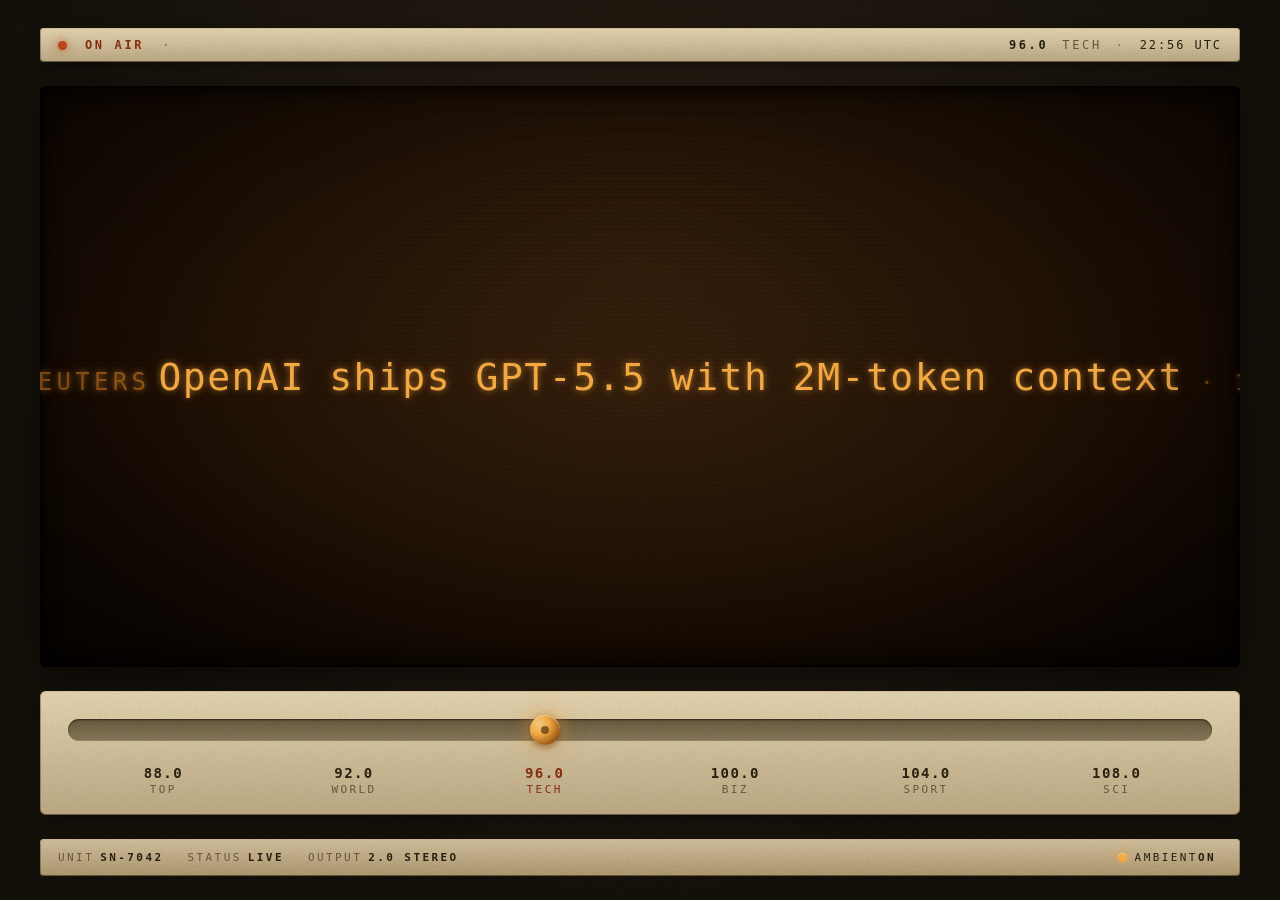
==== commit 3c0e2728: "feat(radio): add meta strip and ambient audio toggle" ====
--- a/index.html
+++ b/index.html
@@ -1,3633 +1,684 @@
 <!doctype html>
 <html lang="en">
 <head>
-  <meta charset="utf-8" />
-  <meta name="viewport" content="width=device-width, initial-scale=1" />
-  <title>WAVE — Stop scrolling. Start listening.</title>
-  <meta name="description" content="WAVE turns your X timeline, the podcasts you follow, and the news you trust into one audio show, fitted to the minutes you have." />
-  <link rel="preconnect" href="https://fonts.googleapis.com">
-  <link rel="preconnect" href="https://fonts.gstatic.com" crossorigin>
-  <link href="https://fonts.googleapis.com/css2?family=Geist:wght@400..700&family=Inter:wght@400;500;600;700;800;900&family=Newsreader:wght@500;600&display=swap" rel="stylesheet">
-  <style>
-    :root {
-      --bg: #000;
-      --ink: #ffffff;
-      --ink-2: #aeaeae;
-      --ink-3: #6a6a6a;
-      --ink-4: #3a3a3a;
-      --rule: rgba(255,255,255,0.08);
-      --rule-soft: rgba(255,255,255,0.05);
-      --pill-bg: #181818;
-      --pill-border: rgba(255,255,255,0.10);
-      --card-grad:
-        radial-gradient(900px 600px at 88% -20%, rgba(180, 83, 9, 0.55) 0%, rgba(140, 70, 30, 0.22) 30%, rgba(40, 24, 14, 0.7) 60%, rgba(8, 6, 4, 0.95) 100%),
-        #0a0805;
-      --primary: #f97316;
-      --primary-deep: #b45309;
-      --score-green: #b9ff43;
-      --button-white: #ffffff;
-      --button-black: #0a0a0a;
+<meta charset="utf-8" />
+<meta name="viewport" content="width=device-width, initial-scale=1" />
+<title>CONSOLE-7 — Live Personal Broadcast</title>
+<meta name="description" content="A live, ritual radio station. Tune in. No play, no skip, no pause." />
+
+<link rel="preconnect" href="https://fonts.googleapis.com">
+<link rel="preconnect" href="https://fonts.gstatic.com" crossorigin>
+<link href="https://fonts.googleapis.com/css2?family=IBM+Plex+Mono:wght@400;500;600;700&display=swap" rel="stylesheet">
+
+<style>
+:root {
+  /* Palette — copied verbatim from radio.html */
+  --cream:        #d9c7a3;
+  --cream-light:  #e8d8b6;
+  --cream-edge:   #efe2c4;
+  --cream-deep:   #b39d76;
+  --cream-shadow: #6f5f43;
+  --plate:        #ebdcb8;
+  --plate-deep:   #c2b08a;
+  --recess:       #8a7c5e;
+  --recess-deep:  #6b5d3f;
+
+  --crt-bg:       #1c0e04;
+  --crt-bg-2:     #2b1808;
+  --crt-amber:    #ffb347;
+  --crt-amber-hi: #ffd58a;
+  --crt-amber-dim:#a25e16;
+
+  --metal:        #b9a983;
+  --metal-dark:   #877856;
+  --rust:         #c5481e;
+  --rust-deep:    #8d2f10;
+  --screw:        #2c2418;
+  --ink:          #221a10;
+  --label-ink:    #2a2110;
+  --label-mid:    #6b5c3f;
+
+  --font-mono: "IBM Plex Mono", ui-monospace, "SFMono-Regular", Menlo, Consolas, monospace;
+}
+
+* { box-sizing: border-box; }
+html, body { height: 100%; margin: 0; }
+body {
+  font-family: var(--font-mono);
+  color: var(--cream);
+  background:
+    radial-gradient(ellipse at 50% 30%, #2a1f14 0%, #14100a 70%),
+    #0c0906;
+  -webkit-font-smoothing: antialiased;
+  font-variant-numeric: tabular-nums;
+  overflow: hidden;
+}
+
+/* Page film grain — copied from radio.html */
+.grain {
+  position: fixed; inset: 0;
+  pointer-events: none;
+  z-index: 9999;
+  opacity: 0.18;
+  mix-blend-mode: multiply;
+  background-image: url("data:image/svg+xml;utf8,<svg xmlns='http://www.w3.org/2000/svg' width='240' height='240'><filter id='n'><feTurbulence type='fractalNoise' baseFrequency='0.9' numOctaves='2' stitchTiles='stitch'/><feColorMatrix values='0 0 0 0 0.15 0 0 0 0 0.1 0 0 0 0 0.05 0 0 0 1 0'/></filter><rect width='100%' height='100%' filter='url(%23n)'/></svg>");
+}
+
+/* Console — wide broadcast layout */
+.console {
+  height: 100vh;
+  width: 100vw;
+  display: grid;
+  grid-template-rows: auto 1fr auto auto;
+  gap: 24px;
+  padding: 28px 40px 24px;
+  max-width: 1600px;
+  margin: 0 auto;
+}
+
+.meta {
+  display: flex;
+  align-items: center;
+  gap: 24px;
+  padding: 8px 18px;
+  border-radius: 4px;
+  background: linear-gradient(180deg, var(--cream) 0%, var(--cream-deep) 100%);
+  color: var(--label-ink);
+  box-shadow:
+    inset 0 1px 0 rgba(255,235,190,0.55),
+    inset 0 -1px 0 rgba(60,40,15,0.4),
+    inset 0 0 0 1px rgba(60,40,15,0.35);
+  font-size: 11px;
+  letter-spacing: 0.22em;
+  text-transform: uppercase;
+}
+.meta .meta-item b { font-weight: 600; color: var(--label-ink); }
+.meta .meta-item .label { color: var(--label-mid); margin-right: 6px; }
+.meta .ambient {
+  margin-left: auto;
+  display: inline-flex;
+  align-items: center;
+  gap: 8px;
+  background: transparent;
+  border: 0;
+  font: inherit;
+  letter-spacing: inherit;
+  text-transform: inherit;
+  color: var(--label-ink);
+  cursor: pointer;
+  padding: 4px 6px;
+  border-radius: 3px;
+}
+.meta .ambient:focus-visible {
+  outline: 2px solid var(--rust);
+  outline-offset: 2px;
+}
+.meta .ambient .led {
+  width: 9px; height: 9px;
+  border-radius: 50%;
+  background: var(--cream-shadow);
+  box-shadow: inset 0 1px 1px rgba(0,0,0,0.4);
+  transition: background 180ms, box-shadow 180ms;
+}
+.meta .ambient.on .led {
+  background: var(--crt-amber);
+  box-shadow:
+    0 0 8px rgba(255,179,71,0.85),
+    inset 0 1px 0 rgba(255,235,190,0.6);
+}
+
+/* Tuning band */
+.band {
+  position: relative;
+  border-radius: 6px;
+  padding: 22px 28px 18px;
+  background: linear-gradient(180deg, var(--plate) 0%, var(--plate-deep) 100%);
+  box-shadow:
+    inset 0 1px 0 rgba(255,235,190,0.55),
+    inset 0 -1px 0 rgba(60,40,15,0.4),
+    inset 0 0 0 1px rgba(60,40,15,0.35),
+    0 6px 18px -6px rgba(0,0,0,0.6);
+  user-select: none;
+}
+.band-rail {
+  position: relative;
+  height: 22px;
+  margin: 6px 0 14px;
+  border-radius: 11px;
+  background:
+    linear-gradient(180deg, var(--recess-deep) 0%, var(--recess) 100%);
+  box-shadow:
+    inset 0 1px 2px rgba(0,0,0,0.6),
+    inset 0 -1px 0 rgba(255,225,180,0.15);
+}
+/* Tick marks along the rail */
+.band-rail::before {
+  content: "";
+  position: absolute;
+  left: 1.5%; right: 1.5%; top: 50%;
+  height: 1px;
+  background: repeating-linear-gradient(
+    90deg,
+    rgba(255,225,180,0.18) 0 1px,
+    transparent 1px 24px
+  );
+  transform: translateY(-50%);
+}
+.band-marker {
+  position: absolute;
+  top: -4px;
+  width: 30px;
+  height: 30px;
+  margin-left: -15px;
+  border-radius: 50%;
+  background:
+    radial-gradient(circle at 30% 30%, var(--crt-amber-hi) 0%, var(--crt-amber) 35%, var(--crt-amber-dim) 75%, #5a3210 100%);
+  box-shadow:
+    inset 0 1px 0 rgba(255,235,190,0.7),
+    0 0 14px rgba(255,179,71,0.55),
+    0 0 28px rgba(255,140,40,0.35),
+    0 2px 6px rgba(0,0,0,0.5);
+  transition: left 220ms cubic-bezier(.6,.05,.3,1);
+  cursor: grab;
+  z-index: 2;
+}
+.band-marker:active { cursor: grabbing; }
+.band-marker::after {
+  content: "";
+  position: absolute;
+  left: 50%; top: 50%;
+  width: 8px; height: 8px;
+  margin: -4px 0 0 -4px;
+  border-radius: 50%;
+  background: rgba(40,18,4,0.55);
+}
+
+.band-stations {
+  display: grid;
+  grid-template-columns: repeat(6, 1fr);
+  gap: 0;
+  text-align: center;
+  color: var(--label-ink);
+  font-size: 11px;
+  letter-spacing: 0.22em;
+  text-transform: uppercase;
+}
+.band-stations .stop {
+  position: relative;
+  padding-top: 10px;
+  cursor: pointer;
+  color: var(--label-mid);
+  transition: color 180ms ease;
+  font-family: inherit;
+  background: transparent;
+  border: 0;
+  letter-spacing: inherit;
+  text-transform: inherit;
+  font-size: inherit;
+}
+.band-stations .stop:hover { color: var(--label-ink); }
+.band-stations .stop.active { color: var(--rust-deep); }
+.band-stations .stop:focus-visible {
+  outline: 2px solid var(--rust);
+  outline-offset: 2px;
+}
+.band-stations .stop .freq {
+  display: block;
+  font-size: 14px;
+  font-weight: 600;
+  color: var(--label-ink);
+  letter-spacing: 0.1em;
+  margin-bottom: 2px;
+}
+.band-stations .stop.active .freq {
+  color: var(--rust-deep);
+}
+
+/* Ticker — amber CRT panel */
+.ticker {
+  position: relative;
+  border-radius: 6px;
+  padding: 0;
+  overflow: hidden;
+  background:
+    radial-gradient(ellipse at 50% 30%, var(--crt-bg-2) 0%, var(--crt-bg) 65%, #0a0502 100%);
+  box-shadow:
+    inset 0 0 0 1px rgba(0,0,0,0.65),
+    inset 0 6px 20px rgba(0,0,0,0.7),
+    inset 0 -6px 20px rgba(0,0,0,0.6),
+    0 12px 40px -10px rgba(0,0,0,0.7);
+  display: flex;
+  align-items: center;
+  min-height: 200px;
+}
+/* Scan lines */
+.ticker::before {
+  content: "";
+  position: absolute; inset: 0;
+  pointer-events: none;
+  background: repeating-linear-gradient(
+    180deg,
+    rgba(0,0,0,0.0) 0px,
+    rgba(0,0,0,0.0) 2px,
+    rgba(0,0,0,0.22) 3px,
+    rgba(0,0,0,0.0) 4px
+  );
+  mix-blend-mode: multiply;
+}
+/* Vignette + amber glow halo */
+.ticker::after {
+  content: "";
+  position: absolute; inset: 0;
+  pointer-events: none;
+  background:
+    radial-gradient(ellipse at 50% 50%, rgba(255,179,71,0.08), transparent 60%),
+    radial-gradient(ellipse at 50% 50%, transparent 55%, rgba(0,0,0,0.55) 100%);
+}
+
+.ticker-track {
+  white-space: nowrap;
+  font-size: 38px;
+  line-height: 1;
+  font-weight: 500;
+  color: var(--crt-amber);
+  text-shadow:
+    0 0 6px rgba(255,179,71,0.55),
+    0 0 18px rgba(255,140,40,0.25);
+  padding: 0 32px;
+  letter-spacing: 0.04em;
+  will-change: transform;
+}
+.ticker-track .src {
+  color: var(--crt-amber-dim);
+  font-size: 24px;
+  margin-left: 14px;
+  margin-right: 8px;
+  letter-spacing: 0.18em;
+  text-transform: uppercase;
+}
+.ticker-track .age {
+  color: var(--crt-amber-dim);
+  font-size: 22px;
+  letter-spacing: 0.18em;
+  text-transform: uppercase;
+  opacity: 0.75;
+}
+.ticker-track .gap {
+  color: var(--crt-amber-dim);
+  margin: 0 22px;
+  opacity: 0.6;
+}
+
+/* Static-sweep transition: a brief brightness/blur flash on the ticker
+   when the user changes station. Triggered by adding .ticker--sweep. */
+.ticker--sweep {
+  animation: sweep-flash 400ms ease-in-out;
+}
+@keyframes sweep-flash {
+  0%   { filter: brightness(1)   blur(0); }
+  45%  { filter: brightness(1.7) blur(1.5px); }
+  100% { filter: brightness(1)   blur(0); }
+}
+
+/* Status bar */
+.status {
+  display: flex;
+  align-items: center;
+  gap: 18px;
+  padding: 10px 18px;
+  border-radius: 4px;
+  background: linear-gradient(180deg, var(--plate) 0%, var(--plate-deep) 100%);
+  color: var(--label-ink);
+  box-shadow:
+    inset 0 1px 0 rgba(255,235,190,0.55),
+    inset 0 -1px 0 rgba(60,40,15,0.4),
+    inset 0 0 0 1px rgba(60,40,15,0.35),
+    0 6px 18px -6px rgba(0,0,0,0.6);
+  font-size: 12px;
+  letter-spacing: 0.22em;
+  text-transform: uppercase;
+}
+.status .dot {
+  width: 9px; height: 9px;
+  border-radius: 50%;
+  background: var(--rust);
+  box-shadow: 0 0 10px rgba(197,72,30,0.85);
+  animation: live-pulse 1.6s ease-in-out infinite;
+}
+.status .label-on-air { font-weight: 600; color: var(--rust-deep); }
+.status .station {
+  margin-left: auto;
+  display: flex;
+  gap: 14px;
+  align-items: center;
+}
+.status .freq { font-weight: 600; }
+.status .name { color: var(--label-mid); }
+.status .clock {
+  color: var(--label-ink);
+  font-weight: 500;
+  letter-spacing: 0.16em;
+}
+.status .sep { opacity: 0.45; }
+@keyframes live-pulse {
+  0%, 100% { opacity: 1; }
+  50%      { opacity: 0.35; }
+}
+</style>
+</head>
+<body>
+  <div class="grain" aria-hidden="true"></div>
+
+  <main class="console" aria-label="Console-7 broadcast">
+    <header class="status">
+      <span class="dot" aria-hidden="true"></span>
+      <span class="label-on-air">On Air</span>
+      <span class="sep">·</span>
+      <span class="station">
+        <span class="freq" id="status-freq">96.0</span>
+        <span class="name" id="status-name">TECH</span>
+        <span class="sep">·</span>
+        <span class="clock" id="status-clock">00:00 UTC</span>
+      </span>
+    </header>
+    <section class="ticker" aria-label="Now broadcasting">
+      <div class="ticker-track" id="ticker-track"></div>
+    </section>
+    <section class="band" aria-label="Tuning band">
+      <div class="band-rail" id="band-rail">
+        <div class="band-marker" id="band-marker" role="slider"
+             tabindex="0"
+             aria-label="Tuning"
+             aria-valuemin="0" aria-valuemax="5" aria-valuenow="2"></div>
+      </div>
+      <div class="band-stations" id="band-stations">
+        <button type="button" class="stop" data-id="top">      <span class="freq">88.0</span>  TOP</button>
+        <button type="button" class="stop" data-id="world">    <span class="freq">92.0</span>  WORLD</button>
+        <button type="button" class="stop active" data-id="tech"><span class="freq">96.0</span>  TECH</button>
+        <button type="button" class="stop" data-id="business"> <span class="freq">100.0</span> BIZ</button>
+        <button type="button" class="stop" data-id="sports">   <span class="freq">104.0</span> SPORT</button>
+        <button type="button" class="stop" data-id="science">  <span class="freq">108.0</span> SCI</button>
+      </div>
+    </section>
+    <footer class="meta">
+      <span class="meta-item"><span class="label">Unit</span><b>SN-7042</b></span>
+      <span class="meta-item"><span class="label">Status</span><b>Live</b></span>
+      <span class="meta-item"><span class="label">Output</span><b>2.0 Stereo</b></span>
+      <button type="button" class="ambient on" id="ambient-toggle" aria-pressed="true">
+        <span class="led" aria-hidden="true"></span>
+        <span><span class="label">Ambient</span><b id="ambient-state">On</b></span>
+      </button>
+      <audio id="ambient-audio" src="ambient.mp3" loop preload="auto"></audio>
+    </footer>
+  </main>
+
+  <script>
+    // ───── State ─────
+    const state = {
+      activeStationId: 'tech',  // default tune-in
+    };
+
+    // ───── Mock data (shape matches Google News RSS: title / source / age) ─────
+    const STATIONS = {
+      top: {
+        freq: 88.0, label: 'TOP',
+        headlines: [
+          { title: 'ICJ rules on coastal sovereignty claim', source: 'Reuters', age: '12m' },
+          { title: 'Global heat record set for third year running', source: 'AP', age: '38m' },
+          { title: 'Markets close mixed after Fed minutes', source: 'Bloomberg', age: '1h' },
+          { title: 'Storm warnings issued across coastal regions', source: 'AP', age: '2h' },
+          { title: 'UN reaches deal on plastic treaty draft', source: 'Reuters', age: '3h' },
+          { title: 'Vaccine trial reports strong phase-3 results', source: 'NYT', age: '5h' },
+        ],
+      },
+      world: {
+        freq: 92.0, label: 'WORLD',
+        headlines: [
+          { title: 'EU finance ministers convene over budget rules', source: 'FT', age: '24m' },
+          { title: 'Japan ruling coalition gains in by-elections', source: 'NHK', age: '1h' },
+          { title: 'Argentina debt restructuring talks resume', source: 'Reuters', age: '2h' },
+          { title: 'India approves new high-speed rail corridor', source: 'BBC', age: '3h' },
+          { title: 'Kenya hosts climate adaptation summit', source: 'Al Jazeera', age: '4h' },
+          { title: 'Norway sovereign fund posts record return', source: 'Bloomberg', age: '6h' },
+        ],
+      },
+      tech: {
+        freq: 96.0, label: 'TECH',
+        headlines: [
+          { title: 'OpenAI ships GPT-5.5 with 2M-token context', source: 'Reuters', age: '14m' },
+          { title: 'Apple unveils on-device agent runtime at WWDC', source: 'AP', age: '1h' },
+          { title: 'Anthropic releases Claude Opus 4.7 (1M context)', source: 'TechCrunch', age: '2h' },
+          { title: 'Nvidia previews next-gen Rubin architecture', source: 'The Verge', age: '3h' },
+          { title: 'GitHub launches multi-agent code review preview', source: 'Wired', age: '5h' },
+          { title: 'Meta open-sources real-time vision encoder', source: 'IEEE Spectrum', age: '7h' },
+        ],
+      },
+      business: {
+        freq: 100.0, label: 'BUSINESS',
+        headlines: [
+          { title: 'S&P 500 closes flat as oil ticks higher', source: 'WSJ', age: '20m' },
+          { title: 'Boeing reports first profitable quarter in years', source: 'Reuters', age: '1h' },
+          { title: 'Stripe valuation reaches $110B in tender offer', source: 'Bloomberg', age: '2h' },
+          { title: 'Container shipping rates ease on softer demand', source: 'FT', age: '3h' },
+          { title: 'Yen strengthens after BOJ policy hint', source: 'Nikkei', age: '4h' },
+          { title: 'Private credit funds raise record fresh capital', source: 'Bloomberg', age: '6h' },
+        ],
+      },
+      sports: {
+        freq: 104.0, label: 'SPORTS',
+        headlines: [
+          { title: 'Champions League final set after late-equaliser drama', source: 'BBC', age: '1h' },
+          { title: 'NBA East semifinals go to game seven', source: 'ESPN', age: '2h' },
+          { title: 'Formula 1: Verstappen takes pole in Imola', source: 'Sky Sports', age: '3h' },
+          { title: 'Wimbledon seedings announced', source: 'Reuters', age: '4h' },
+          { title: 'Olympic torch route revealed for 2028 LA Games', source: 'AP', age: '6h' },
+          { title: 'Cricket: India clinches series in last over', source: 'Cricinfo', age: '8h' },
+        ],
+      },
+      science: {
+        freq: 108.0, label: 'SCIENCE',
+        headlines: [
+          { title: 'JWST detects organics in TRAPPIST-1e atmosphere', source: 'Nature', age: '30m' },
+          { title: 'CRISPR therapy trial restores hearing in mice', source: 'Science', age: '2h' },
+          { title: 'New superconductor stable at higher temps', source: 'Phys.org', age: '3h' },
+          { title: 'Mars rover finds sulfate-rich layered rock', source: 'NASA', age: '5h' },
+          { title: 'Quantum simulator scales to 10,000 qubits', source: 'Nature', age: '7h' },
+          { title: 'Genome project maps full human variation', source: 'Cell', age: '12h' },
+        ],
+      },
+    };
+
+    const STATION_ORDER = ['top', 'world', 'tech', 'business', 'sports', 'science'];
+
+    // ───── Clock ─────
+    function pad2(n) { return String(n).padStart(2, '0'); }
+    function tickClock() {
+      const d = new Date();
+      const text = `${pad2(d.getUTCHours())}:${pad2(d.getUTCMinutes())} UTC`;
+      document.getElementById('status-clock').textContent = text;
     }
-
-    * { box-sizing: border-box; margin: 0; padding: 0; }
-    /* html keeps the solid base color; body is transparent so the fixed
-       #dot-bg (z-index: -10) is what's actually visible behind content. */
-    html {
-      background: var(--bg);
-      color: var(--ink);
-      scroll-behavior: smooth;
+    tickClock();
+    setInterval(tickClock, 1000);
+
+    // ───── Ticker engine ─────
+    //
+    // Renders the active station's headlines as a single horizontal track and
+    // scrolls it right-to-left at a constant pixel-per-second rate. We render
+    // the headlines twice back-to-back so the loop seam isn't visible. When the
+    // track scrolls one full copy width, we reset to 0 — the next copy starts
+    // flush, no flicker.
+    const TICKER_PX_PER_SEC = 60;  // ~30s for a long headline to cross
+    const ticker = {
+      track: document.getElementById('ticker-track'),
+      copyWidth: 0,
+      offset: 0,
+      lastTs: 0,
+      reduced: false,  // wired up in task 9
+    };
+
+    function renderTicker() {
+      const station = STATIONS[state.activeStationId];
+      // Render the headline list twice for seamless looping
+      const oneCopy = station.headlines.map(h =>
+        `<span class="src">${h.source}</span>${h.title}<span class="age"> · ${h.age}</span>`
+      ).join('<span class="gap">·</span>');
+      ticker.track.innerHTML = oneCopy + '<span class="gap">·</span>' + oneCopy;
+      ticker.offset = 0;
+      ticker.track.style.transform = 'translateX(0)';
+      // Measure one copy's width after layout
+      requestAnimationFrame(() => {
+        ticker.copyWidth = ticker.track.scrollWidth / 2;
+      });
     }
-    body { background: transparent; color: var(--ink); }
-    body {
-      font-family: 'Geist', 'Inter', system-ui, -apple-system, "Helvetica Neue", Helvetica, Arial, sans-serif;
-      font-size: 16px;
-      line-height: 1.5;
-      -webkit-font-smoothing: antialiased;
-      -moz-osx-font-smoothing: grayscale;
-      min-height: 100vh;
-      padding-top: 88px;        /* room for the floating mini-nav */
-      padding-bottom: 96px;     /* room for the sticky bottom CTA */
-      overflow-x: hidden;
+
+    function tickerStep(ts) {
+      if (!ticker.lastTs) ticker.lastTs = ts;
+      const dt = (ts - ticker.lastTs) / 1000;
+      ticker.lastTs = ts;
+      if (!ticker.reduced && ticker.copyWidth > 0) {
+        ticker.offset += TICKER_PX_PER_SEC * dt;
+        if (ticker.offset >= ticker.copyWidth) ticker.offset -= ticker.copyWidth;
+        ticker.track.style.transform = `translateX(${-ticker.offset}px)`;
+      }
+      requestAnimationFrame(tickerStep);
     }
-    a { color: inherit; text-decoration: none; }
-    img, svg { display: block; max-width: 100%; }
-    button { font-family: inherit; cursor: pointer; }
-
-    /* ========== BEAMS PAGE BACKGROUND ==========
-       Port of <BeamsBackground> from beams-background.tsx — animated aurora-style
-       beams in cyan/violet on black. Each beam: long blurred linear gradient
-       moving upward at a slight angle, with a sine-wave pulse on opacity.
-       Plus a 35px canvas-filter blur for the dreamy glow + 15px CSS-level blur.
-       In React port: drop in <BeamsBackground intensity="strong"/> directly. */
-    #dot-bg {
-      position: fixed;
-      inset: 0;
-      z-index: -10;
-      pointer-events: none;
-      width: 100vw;
-      height: 100vh;
-      display: block;
-      filter: blur(15px);
-      background: #0a0a0a;
+
+    renderTicker();
+    requestAnimationFrame(tickerStep);
+
+    // ───── Tuning band — visual positioning only (interactions in task 6) ─────
+    const band = {
+      rail: document.getElementById('band-rail'),
+      marker: document.getElementById('band-marker'),
+      stations: document.getElementById('band-stations'),
+    };
+
+    function positionMarker() {
+      const idx = STATION_ORDER.indexOf(state.activeStationId);
+      // Six stations, six equal slots: align with the centers of the .stop columns
+      const pct = ((idx + 0.5) / 6) * 100;
+      band.marker.style.left = pct + '%';
+      band.marker.setAttribute('aria-valuenow', String(idx));
     }
-    /* Soft top-of-page vignette overlay so beams don't fight with hero text */
-    #beams-veil {
-      position: fixed;
-      inset: 0;
-      z-index: -9;
-      pointer-events: none;
-      background:
-        radial-gradient(ellipse 1200px 600px at 50% 0%, rgba(10, 10, 12, 0.65) 0%, transparent 60%),
-        linear-gradient(to bottom, rgba(10, 10, 12, 0.45) 0%, transparent 18%, transparent 82%, rgba(10, 10, 12, 0.55) 100%);
+    positionMarker();
+    window.addEventListener('resize', positionMarker);
+
+    // ───── Tuning ─────
+    function tuneTo(stationId) {
+      if (!STATIONS[stationId] || stationId === state.activeStationId) return;
+      state.activeStationId = stationId;
+
+      // Update status bar
+      const s = STATIONS[stationId];
+      document.getElementById('status-freq').textContent = s.freq.toFixed(1);
+      document.getElementById('status-name').textContent = s.label;
+
+      // Update active button
+      band.stations.querySelectorAll('.stop').forEach(el => {
+        el.classList.toggle('active', el.dataset.id === stationId);
+      });
+
+      // Slide the marker
+      positionMarker();
+
+      // Sweep + re-render ticker
+      const t = document.querySelector('.ticker');
+      t.classList.remove('ticker--sweep');
+      // Force reflow so the animation can re-trigger
+      void t.offsetWidth;
+      t.classList.add('ticker--sweep');
+      setTimeout(() => t.classList.remove('ticker--sweep'), 420);
+      renderTicker();
     }
 
-    /* ========== FLOATING MINI-NAV ==========
-       Faithful to sign-in-flow-1.tsx <MiniNavbar />: fixed pill, dot-cluster logo,
-       hover-slide nav links, outlined LogIn, white-gradient Signup with diffuse glow. */
-    .mini-nav {
-      position: fixed;
-      top: 24px;
-      left: 50%;
-      transform: translateX(-50%);
-      z-index: 30;
-      display: flex;
-      align-items: center;
-      gap: 28px;
-      padding: 10px 8px 10px 24px;
-      border: 1px solid #333;
-      background: rgba(31, 31, 31, 0.55);
-      backdrop-filter: blur(12px);
-      -webkit-backdrop-filter: blur(12px);
-      border-radius: 999px;
-      width: max-content;
-      max-width: calc(100vw - 32px);
-      transition: border-radius 0s ease-in-out;
-      box-shadow: 0 8px 32px -4px rgba(0, 0, 0, 0.4);
-    }
-
-    /* Dot-cluster logo (4 dots in a + pattern) */
-    .mini-logo {
-      position: relative;
-      width: 20px;
-      height: 20px;
-      flex-shrink: 0;
-    }
-    .mini-logo .d {
-      position: absolute;
-      width: 6px;
-      height: 6px;
-      border-radius: 50%;
-      background: #e5e7eb;
-      opacity: 0.85;
-    }
-    .mini-logo .d.t { top: 0; left: 50%; transform: translateX(-50%); }
-    .mini-logo .d.b { bottom: 0; left: 50%; transform: translateX(-50%); }
-    .mini-logo .d.l { top: 50%; left: 0; transform: translateY(-50%); }
-    .mini-logo .d.r { top: 50%; right: 0; transform: translateY(-50%); }
-
-    /* Hover-slide nav links */
-    .mini-links {
-      display: flex;
-      align-items: center;
-      gap: 24px;
-    }
-    .mini-link {
-      position: relative;
-      display: inline-block;
-      overflow: hidden;
-      height: 20px;
-      font-size: 14px;
-      font-weight: 500;
-      cursor: pointer;
-      vertical-align: middle;
-      line-height: 1;
-    }
-    .mini-link .layer {
-      display: block;
-      transition: transform 0.42s cubic-bezier(0.16, 0.84, 0.32, 1);
-    }
-    .mini-link:hover .layer {
-      transform: translateY(-20px);
-    }
-    .mini-link .layer span {
-      display: block;
-      height: 20px;
-      line-height: 20px;
-    }
-    .mini-link .layer span:first-child {
-      color: #d1d5db;
-    }
-    .mini-link .layer span:last-child {
-      color: #ffffff;
-    }
-
-    /* Action buttons (LogIn + Signup) */
-    .mini-actions {
-      display: flex;
-      align-items: center;
-      gap: 8px;
-    }
-    .mini-login {
-      padding: 7px 14px;
-      border: 1px solid #333;
-      background: rgba(31, 31, 31, 0.62);
-      color: #d1d5db;
-      font-size: 13px;
-      font-weight: 500;
-      border-radius: 999px;
-      cursor: pointer;
-      transition: border-color 0.2s ease, color 0.2s ease;
-      font-family: inherit;
-    }
-    .mini-login:hover {
-      border-color: rgba(255, 255, 255, 0.5);
-      color: #fff;
-    }
-
-    .mini-signup-wrap {
-      position: relative;
-      display: inline-block;
-    }
-    .mini-signup-wrap::before {
-      content: '';
-      position: absolute;
-      inset: -8px;
-      border-radius: 999px;
-      background: rgba(243, 244, 246, 0.6);
-      filter: blur(18px);
-      opacity: 0.42;
-      pointer-events: none;
-      transition: inset 0.3s ease-out, opacity 0.3s ease-out, filter 0.3s ease-out;
-    }
-    .mini-signup-wrap:hover::before {
-      inset: -12px;
-      opacity: 0.62;
-      filter: blur(24px);
-    }
-    .mini-signup {
-      position: relative;
-      z-index: 1;
-      padding: 7px 16px;
-      background: linear-gradient(135deg, #f3f4f6 0%, #d1d5db 100%);
-      color: #000;
-      font-size: 13px;
-      font-weight: 600;
-      border-radius: 999px;
-      border: 0;
-      cursor: pointer;
-      transition: background 0.2s ease;
-      font-family: inherit;
-    }
-    .mini-signup:hover {
-      background: linear-gradient(135deg, #e5e7eb 0%, #9ca3af 100%);
-    }
-
-    @media (max-width: 720px) {
-      .mini-links { display: none; }
-      .mini-nav { gap: 14px; padding: 10px 8px 10px 18px; }
-    }
-
-    /* ========== LIQUID GLASS BUTTON ==========
-       Apple-style glass refraction. Uses an SVG <feTurbulence> + <feDisplacementMap>
-       filter as the backdrop-filter. Falls back to a simple blur on browsers that
-       don't support SVG-as-backdrop-filter (Firefox, older Chromium).
-       In React port: use the LiquidButton component from liquid-glass-button.tsx. */
-    .defs-only {
-      position: absolute;
-      width: 0;
-      height: 0;
-      overflow: hidden;
-      pointer-events: none;
-    }
-
-    .liquid-btn {
-      position: relative;
-      display: inline-flex;
-      align-items: center;
-      justify-content: center;
-      gap: 8px;
-      padding: 14px 36px;
-      background: transparent;
-      border: 0;
-      color: var(--ink);
-      font-family: inherit;
-      font-size: 16px;
-      font-weight: 600;
-      letter-spacing: -0.01em;
-      cursor: pointer;
-      border-radius: 999px;
-      transition: transform .3s cubic-bezier(0.2, 0.7, 0.2, 1), filter .2s ease;
-      isolation: isolate;
-      outline: none;
-    }
-    .liquid-btn:hover {
-      transform: scale(1.05);
-      filter: brightness(1.08);
-    }
-    .liquid-btn:active {
-      transform: scale(0.98);
-      filter: brightness(0.96);
-    }
-
-    .liquid-btn-shell {
-      position: absolute;
-      inset: 0;
-      border-radius: inherit;
-      pointer-events: none;
-      z-index: 0;
-      box-shadow:
-        0 0 8px rgba(0, 0, 0, 0.04),
-        0 2px 6px rgba(0, 0, 0, 0.10),
-        inset 3px 3px 0.5px -3.5px rgba(255, 255, 255, 0.10),
-        inset -3px -3px 0.5px -3.5px rgba(255, 255, 255, 0.85),
-        inset 1px 1px 1px -0.5px rgba(255, 255, 255, 0.6),
-        inset -1px -1px 1px -0.5px rgba(255, 255, 255, 0.6),
-        inset 0 0 6px 6px rgba(255, 255, 255, 0.10),
-        inset 0 0 2px 2px rgba(255, 255, 255, 0.06),
-        0 0 14px rgba(0, 0, 0, 0.15);
-    }
-
-    .liquid-btn-distort {
-      position: absolute;
-      inset: 0;
-      border-radius: inherit;
-      pointer-events: none;
-      z-index: -1;
-      background: rgba(255, 255, 255, 0.04);
-      backdrop-filter: url("#container-glass") blur(2px);
-      -webkit-backdrop-filter: url("#container-glass") blur(2px);
-    }
-
-    /* Fallback for browsers without SVG-as-backdrop-filter */
-    @supports not (backdrop-filter: url("#x")) {
-      .liquid-btn-distort {
-        backdrop-filter: blur(14px);
-        -webkit-backdrop-filter: blur(14px);
+    // Click on a station label
+    band.stations.addEventListener('click', (e) => {
+      const stop = e.target.closest('.stop');
+      if (!stop) return;
+      tuneTo(stop.dataset.id);
+    });
+
+    // Keyboard arrows — left / right step
+    window.addEventListener('keydown', (e) => {
+      const idx = STATION_ORDER.indexOf(state.activeStationId);
+      if (e.key === 'ArrowRight' && idx < STATION_ORDER.length - 1) {
+        tuneTo(STATION_ORDER[idx + 1]);
+        e.preventDefault();
+      } else if (e.key === 'ArrowLeft' && idx > 0) {
+        tuneTo(STATION_ORDER[idx - 1]);
+        e.preventDefault();
+      }
+    });
+
+    // Drag the marker — snaps to nearest station on release
+    (function setupDrag() {
+      let dragging = false;
+      let railRect = null;
+
+      function pickStation(clientX) {
+        const x = clientX - railRect.left;
+        const ratio = Math.max(0, Math.min(1, x / railRect.width));
+        const idx = Math.min(STATION_ORDER.length - 1, Math.max(0, Math.round(ratio * 6 - 0.5)));
+        return STATION_ORDER[idx];
+      }
+
+      band.marker.addEventListener('pointerdown', (e) => {
+        dragging = true;
+        railRect = band.rail.getBoundingClientRect();
+        band.marker.setPointerCapture(e.pointerId);
+        band.marker.style.transition = 'none';
+      });
+      band.marker.addEventListener('pointermove', (e) => {
+        if (!dragging) return;
+        const x = e.clientX - railRect.left;
+        const pct = Math.max(0, Math.min(100, (x / railRect.width) * 100));
+        band.marker.style.left = pct + '%';
+      });
+      band.marker.addEventListener('pointerup', (e) => {
+        if (!dragging) return;
+        dragging = false;
+        band.marker.style.transition = '';
+        const target = pickStation(e.clientX);
+        tuneTo(target);
+        if (target === state.activeStationId) positionMarker(); // snap if already active
+      });
+      band.marker.addEventListener('pointercancel', () => {
+        dragging = false;
+        band.marker.style.transition = '';
+        positionMarker();
+      });
+    })();
+
+    // ───── Ambient audio ─────
+    const ambient = {
+      audio: document.getElementById('ambient-audio'),
+      btn:   document.getElementById('ambient-toggle'),
+      state: document.getElementById('ambient-state'),
+      on: true,
+    };
+
+    function setAmbient(on) {
+      ambient.on = on;
+      ambient.btn.classList.toggle('on', on);
+      ambient.btn.setAttribute('aria-pressed', String(on));
+      ambient.state.textContent = on ? 'On' : 'Off';
+      if (on) {
+        // Browsers may reject play() if there's no user gesture — that's fine,
+        // the splash in task 8 ensures we always have one before this runs.
+        const p = ambient.audio.play();
+        if (p && typeof p.catch === 'function') p.catch(() => { /* silent */ });
+      } else {
+        ambient.audio.pause();
       }
     }
 
-    .liquid-btn-label {
-      position: relative;
-      z-index: 2;
-      display: inline-flex;
-      align-items: center;
-      gap: 8px;
-      pointer-events: none;
-    }
-
-    /* size variants */
-    .liquid-btn.size-sm {
-      padding: 10px 20px;
-      font-size: 14px;
-    }
-    .liquid-btn.size-lg {
-      padding: 18px 44px;
-      font-size: 18px;
-    }
-
-    /* primary tint (for over dark bg, gives the glass a warm core) */
-    .liquid-btn.tint-amber .liquid-btn-distort {
-      background: rgba(249, 115, 22, 0.10);
-    }
-
-    /* ========== LEGACY (replaced by .mini-nav, kept to avoid orphan styles breaking) ========== */
-    .nav {
-      max-width: 1440px;
-      margin: 0 auto;
-      padding: 22px 32px;
-      display: flex;
-      align-items: center;
-      gap: 32px;
-    }
-    .logo {
-      display: inline-flex;
-      align-items: center;
-      gap: 10px;
-      font-weight: 800;
-      font-size: 22px;
-      letter-spacing: -0.015em;
-    }
-    .logo .mark {
-      width: 28px; height: 28px;
-      border-radius: 50%;
-      background: var(--ink);
-      color: var(--bg);
-      display: grid; place-items: center;
-      flex-shrink: 0;
-    }
-    .logo .mark svg { width: 16px; height: 16px; }
-
-    .nav-links {
-      display: flex;
-      gap: 32px;
-      margin-left: 32px;
-      align-items: center;
-      color: var(--ink-2);
-      font-size: 15px;
-      font-weight: 500;
-    }
-    .nav-link {
-      display: inline-flex;
-      align-items: center;
-      gap: 6px;
-      transition: color .15s ease;
-    }
-    .nav-link:hover { color: var(--ink); }
-    .nav-link.has-caret::after {
-      content: '';
-      width: 0; height: 0;
-      border-left: 4px solid transparent;
-      border-right: 4px solid transparent;
-      border-top: 4px solid currentColor;
-      margin-left: 2px;
-      opacity: 0.55;
-    }
-
-    .nav-pill-new {
-      display: inline-flex;
-      align-items: center;
-      padding: 3px 8px;
-      border-radius: 5px;
-      font-size: 11px;
-      font-weight: 700;
-      letter-spacing: 0.02em;
-      background: #ffd84a;
-      color: #000;
-      margin-left: 4px;
-    }
-
-    .nav-right {
-      margin-left: auto;
-      display: flex;
-      align-items: center;
-      gap: 22px;
-    }
-
-    .nav-cta {
-      padding: 10px 18px;
-      background: var(--ink);
-      color: var(--bg);
-      border-radius: 999px;
-      font-size: 15px;
-      font-weight: 600;
-      transition: transform .15s ease;
-    }
-    .nav-cta:hover { transform: translateY(-1px); }
-
-    .sign-in {
-      color: var(--ink-2);
-      font-size: 15px;
-      font-weight: 500;
-      transition: color .15s ease;
-    }
-    .sign-in:hover { color: var(--ink); }
-
-    /* ========== HERO ========== */
-    .hero {
-      max-width: 1280px;
-      margin: 0 auto;
-      padding: 64px 32px 0;
-      text-align: center;
-    }
-    /* Hero eyebrow — real opus.pro spec: 18px, weight 600, ~0.03em letter-spacing, no auto-uppercase */
-    .eyebrow {
-      color: var(--ink);
-      font-size: 18px;
-      font-weight: 600;
-      letter-spacing: 0.027em;
-      text-transform: none;
-      margin-bottom: 24px;
-      display: inline-flex;
-      align-items: center;
-      gap: 8px;
-    }
-    .eyebrow .star {
-      color: var(--score-green);
-      margin-right: 2px;
-    }
-
-    /* Hero H1 — real opus.pro spec: 60px max, weight 600, line-height 1.06, letter-spacing -0.03em */
-    h1.hero-h1 {
-      font-size: clamp(36px, 5.5vw, 60px);
-      font-weight: 600;
-      line-height: 1.06;
-      letter-spacing: -0.03em;
-      max-width: 980px;
-      margin: 0 auto 24px;
-    }
-
-    p.hero-sub {
-      color: var(--ink-2);
-      font-size: 18px;
-      line-height: 1.45;
-      max-width: 720px;
-      margin: 0 auto 44px;
-    }
-
-    /* Cycling last word in H1 — vertical y-translate spring, framer-motion equivalent.
-       In React port: use framer-motion <motion.span layout> with y/opacity transitions. */
-    .cycler {
-      position: relative;
-      display: inline-block;
-      vertical-align: bottom;
-      color: var(--primary);
-      overflow: visible;
-    }
-    .cycler-spacer {
-      visibility: hidden;
-      pointer-events: none;
-      font-weight: 800;
-    }
-    .cycler-word {
-      position: absolute;
-      left: 0;
-      top: 0;
-      white-space: nowrap;
-      color: var(--primary);
-      font-weight: 800;
-      opacity: 0;
-      transform: translateY(110%);
-      transition:
-        opacity .42s cubic-bezier(0.2, 0.7, 0.2, 1),
-        transform .55s cubic-bezier(0.16, 0.84, 0.32, 1.05);
-    }
-    .cycler-word.is-active {
-      opacity: 1;
-      transform: translateY(0);
-    }
-    .cycler-word.is-exit {
-      opacity: 0;
-      transform: translateY(-110%);
-      transition:
-        opacity .35s ease-out,
-        transform .5s cubic-bezier(0.5, 0, 0.5, 1);
-    }
-
-    /* Pill row */
-    .pill-row {
-      display: inline-flex;
-      align-items: center;
-      gap: 14px;
-      flex-wrap: wrap;
-      justify-content: center;
-    }
-    .pill {
-      display: inline-flex;
-      align-items: center;
-      background: var(--pill-bg);
-      border: 1px solid var(--pill-border);
-      border-radius: 999px;
-      padding: 6px 6px 6px 22px;
-      transition: border-color .15s ease;
-    }
-    .pill:focus-within { border-color: rgba(255,255,255,0.2); }
-    .pill .icon {
-      color: var(--ink-3);
-      width: 18px; height: 18px;
-      flex-shrink: 0;
-      margin-right: 14px;
-    }
-    .pill input {
-      background: transparent;
-      border: 0; outline: 0;
-      color: var(--ink);
-      font-size: 16px;
-      font-family: inherit;
-      padding: 12px 12px 12px 0;
-      min-width: 280px;
-    }
-    .pill input::placeholder { color: var(--ink-3); }
-    .pill .submit {
-      background: #fafafa;
-      color: #000;
-      border: 0;
-      border-radius: 1000px;
-      padding: 12px 32px;
-      font-size: 16px;
-      font-weight: 500;
-      transition: transform .15s ease;
-    }
-    .pill .submit:hover { transform: translateY(-1px); }
-
-    .pill-or { color: var(--ink-2); font-size: 15px; font-weight: 500; }
-
-    .pill-secondary {
-      background: transparent;
-      color: var(--ink);
-      border: 1px solid var(--pill-border);
-      border-radius: 999px;
-      padding: 14px 24px;
-      font-size: 15px;
-      font-weight: 500;
-      transition: border-color .15s ease, background .15s ease;
-    }
-    .pill-secondary:hover {
-      border-color: rgba(255,255,255,0.25);
-      background: rgba(255,255,255,0.03);
-    }
-
-    /* ========== HERO STAGE ========== */
-    .stage-wrap {
-      max-width: 1280px;
-      margin: 56px auto 0;
-      padding: 0 32px;
-    }
-    .stage {
-      position: relative;
-      background: var(--card-grad);
-      border: 1px solid var(--rule);
-      border-radius: 32px;
-      padding: 72px 48px 64px;
-      overflow: hidden;
-      isolation: isolate;
-    }
-
-    /* GodRays-style brown beams emanating from the upper-right corner.
-       In React port: replace ::before/::after with @paper-design/shaders-react <GodRays>
-       — colorBack="#00000000" colors=["#b4530980","#a1622c80","#71402080"] colorBloom="#b45309"
-         offsetX={0.85} offsetY={-1} intensity={0.5} spotty={0.45} bloom={0.3} speed={0.5} */
-    .stage::before {
-      content: '';
-      position: absolute;
-      inset: 0;
-      background:
-        linear-gradient(155deg, rgba(180, 83, 9, 0.14) 0%, transparent 38%),
-        linear-gradient(168deg, rgba(202, 138, 4, 0.10) 0%, transparent 32%),
-        linear-gradient(182deg, rgba(180, 83, 9, 0.10) 0%, transparent 28%),
-        linear-gradient(196deg, rgba(160, 82, 35, 0.07) 0%, transparent 32%),
-        linear-gradient(210deg, rgba(140, 70, 30, 0.05) 0%, transparent 38%);
-      mix-blend-mode: screen;
-      pointer-events: none;
-      animation: ray-breathe 9s ease-in-out infinite alternate;
-      z-index: 0;
-    }
-    .stage::after {
-      content: '';
-      position: absolute;
-      inset: -40%;
-      background:
-        conic-gradient(
-          from 195deg at 92% 4%,
-          transparent 0deg,
-          rgba(180, 83, 9, 0.08) 8deg,
-          transparent 18deg,
-          transparent 38deg,
-          rgba(202, 138, 4, 0.05) 48deg,
-          transparent 60deg,
-          transparent 80deg,
-          rgba(180, 83, 9, 0.06) 90deg,
-          transparent 105deg
-        );
-      pointer-events: none;
-      animation: ray-rotate 90s linear infinite;
-      mask-image: radial-gradient(circle at 92% 4%, black 0%, rgba(0,0,0,0.5) 40%, transparent 75%);
-      -webkit-mask-image: radial-gradient(circle at 92% 4%, black 0%, rgba(0,0,0,0.5) 40%, transparent 75%);
-      mix-blend-mode: screen;
-      z-index: 0;
-    }
-    @keyframes ray-breathe {
-      0%   { opacity: 0.55; }
-      100% { opacity: 1; }
-    }
-    @keyframes ray-rotate {
-      to { transform: rotate(360deg); }
-    }
-
-    /* Children of stage need to sit above the rays */
-    .stage > * { position: relative; z-index: 1; }
-
-    /* ===== Hero cursor demo — animated pointer that clicks "Make my show" =====
-       Loops every 7s. On hover, animation pauses so the user can interact. */
-    .cursor-demo {
-      position: absolute;
-      z-index: 8;
-      pointer-events: none;
-      width: 22px;
-      height: 22px;
-      top: 8%;
-      left: 78%;
-      filter: drop-shadow(0 4px 8px rgba(0,0,0,0.55));
-      transform-origin: 4px 4px;
-      animation: cursor-flow 7s cubic-bezier(0.33, 0, 0.4, 1) infinite;
-      will-change: transform, top, left, opacity;
-    }
-    .cursor-demo svg { width: 100%; height: 100%; display: block; }
-
-    @keyframes cursor-flow {
-      0%   { top: 8%;  left: 78%; opacity: 0; transform: scale(1); }
-      6%   { opacity: 1; }
-      36%  { top: 60%; left: 58%; opacity: 1; transform: scale(1); }
-      42%  { top: 60%; left: 58%; opacity: 1; transform: scale(0.78); }
-      48%  { top: 60%; left: 58%; opacity: 1; transform: scale(1); }
-      80%  { top: 60%; left: 58%; opacity: 1; transform: scale(1); }
-      94%  { top: 60%; left: 58%; opacity: 0; transform: scale(1); }
-      100% { top: 8%;  left: 78%; opacity: 0; transform: scale(1); }
-    }
-
-    /* Click ring around the button at the moment of click */
-    .click-ring {
-      position: absolute;
-      z-index: 7;
-      pointer-events: none;
-      top: 60%;
-      left: 58%;
-      width: 16px;
-      height: 16px;
-      border-radius: 50%;
-      transform: translate(-50%, -50%) scale(0);
-      background: transparent;
-      border: 2px solid var(--score-green);
-      opacity: 0;
-      animation: click-ring 7s cubic-bezier(0.2, 0.8, 0.3, 1) infinite;
-    }
-    @keyframes click-ring {
-      0%, 41%  { transform: translate(-50%, -50%) scale(0); opacity: 0; }
-      43%      { transform: translate(-50%, -50%) scale(0.4); opacity: 0.9; }
-      55%      { transform: translate(-50%, -50%) scale(2.4); opacity: 0; }
-      100%     { transform: translate(-50%, -50%) scale(0); opacity: 0; }
-    }
-
-    /* Audio disc pulses when the click registers */
-    .preview {
-      animation: disc-pulse 7s cubic-bezier(0.2, 0.8, 0.3, 1) infinite;
-      will-change: transform, filter;
-    }
-    @keyframes disc-pulse {
-      0%, 48%  { transform: scale(1); filter: drop-shadow(0 0 0 transparent); }
-      54%      { transform: scale(1.025); filter: drop-shadow(0 0 28px rgba(185,255,67,0.45)); }
-      66%      { transform: scale(1.005); filter: drop-shadow(0 0 12px rgba(185,255,67,0.18)); }
-      82%      { transform: scale(1); filter: drop-shadow(0 0 0 transparent); }
-      100%     { transform: scale(1); filter: drop-shadow(0 0 0 transparent); }
-    }
-
-    /* Pause the demo when the user hovers anywhere on the stage */
-    .stage:hover .cursor-demo,
-    .stage:hover .click-ring,
-    .stage:hover .preview {
-      animation-play-state: paused;
-    }
-
-    /* Convergence label between sources and output */
-    .converge {
-      max-width: 540px;
-      margin: 14px auto 14px;
-      display: flex;
-      align-items: center;
-      justify-content: center;
-      position: relative;
-    }
-    .converge .conv-line {
-      flex: 1;
-      height: 1px;
-      background: linear-gradient(90deg, transparent 0%, rgba(180, 83, 9, 0.4) 50%, transparent 100%);
-    }
-    .converge .conv-label {
-      display: inline-flex;
-      align-items: center;
-      gap: 10px;
-      padding: 6px 14px;
-      margin: 0 14px;
-      background: rgba(0, 0, 0, 0.6);
-      border: 1px solid var(--rule);
-      border-radius: 999px;
-      backdrop-filter: blur(6px);
-      color: var(--ink-2);
-      font-family: 'Inter', sans-serif;
-      font-size: 11px;
-      font-weight: 600;
-      letter-spacing: 0.14em;
-      text-transform: uppercase;
-    }
-    .converge .conv-label .dot {
-      width: 6px; height: 6px;
-      border-radius: 50%;
-      background: var(--score-green);
-      animation: pulse 1.6s ease-in-out infinite;
-    }
-
-    /* Central preview card (the OUTPUT — today's show) */
-    .preview {
-      max-width: 460px;
-      margin: 0 auto;
-      position: relative;
-      z-index: 2;
-    }
-    .preview .card {
-      background: #1a1612;
-      border-radius: 18px;
-      overflow: hidden;
-      border: 1px solid rgba(255, 255, 255, 0.08);
-      box-shadow:
-        0 30px 60px -20px rgba(0, 0, 0, 0.7),
-        0 12px 24px -6px rgba(0, 0, 0, 0.5);
-    }
-    .preview .art {
-      aspect-ratio: 16 / 9.6;
-      background:
-        radial-gradient(circle at 30% 40%, rgba(255, 220, 180, 0.25) 0%, transparent 60%),
-        linear-gradient(135deg, #5a3a25 0%, #1a1208 100%);
-      position: relative;
-      overflow: hidden;
-    }
-    /* Decorative concentric circles suggesting a record/disc */
-    .preview .art::before {
-      content: '';
-      position: absolute;
-      left: 50%; top: 50%;
-      transform: translate(-50%, -50%);
-      width: 60%;
-      aspect-ratio: 1;
-      border-radius: 50%;
-      background:
-        radial-gradient(circle, rgba(255, 220, 180, 0.18) 0%, transparent 30%),
-        repeating-radial-gradient(circle, rgba(0, 0, 0, 0.4) 0px, rgba(0, 0, 0, 0.4) 1px, transparent 1px, transparent 6px);
-      box-shadow: 0 0 0 1px rgba(255, 220, 180, 0.15);
-    }
-    .preview .art::after {
-      content: '';
-      position: absolute;
-      left: 50%; top: 50%;
-      transform: translate(-50%, -50%);
-      width: 14%;
-      aspect-ratio: 1;
-      border-radius: 50%;
-      background: #b9ff43;
-      box-shadow: 0 0 0 6px rgba(0, 0, 0, 0.6), 0 0 0 7px rgba(255, 255, 255, 0.1);
-    }
-    .preview .meta {
-      position: absolute;
-      top: 16px;
-      left: 16px;
-      display: flex;
-      align-items: center;
-      gap: 8px;
-      color: var(--ink);
-      font-size: 12px;
-      font-weight: 600;
-      letter-spacing: 0.04em;
-      text-transform: uppercase;
-      z-index: 2;
-    }
-    .preview .meta .live {
-      width: 8px; height: 8px;
-      border-radius: 50%;
-      background: var(--score-green);
-      animation: pulse 1.6s ease-in-out infinite;
-    }
-    .preview .duration {
-      position: absolute;
-      bottom: 12px;
-      right: 12px;
-      background: rgba(0, 0, 0, 0.7);
-      color: var(--ink);
-      font-size: 12px;
-      font-weight: 600;
-      padding: 4px 8px;
-      border-radius: 5px;
-      backdrop-filter: blur(4px);
-    }
-    @keyframes pulse {
-      0%, 100% { opacity: 0.4; transform: scale(1); }
-      50% { opacity: 1; transform: scale(1.25); }
-    }
-
-    /* Sub-input pill within stage */
-    .stage-sub-pill {
-      max-width: 540px;
-      margin: 6px auto 36px;
-      background: rgba(0, 0, 0, 0.55);
-      border: 1px solid rgba(255, 255, 255, 0.10);
-      border-radius: 999px;
-      padding: 6px 6px 6px 22px;
-      display: flex;
-      align-items: center;
-      backdrop-filter: blur(8px);
-      position: relative;
-      z-index: 3;
-    }
-    .stage-sub-pill .icon {
-      color: var(--ink-3);
-      margin-right: 12px;
-      flex-shrink: 0;
-      width: 16px; height: 16px;
-    }
-    .stage-sub-pill input {
-      background: transparent;
-      border: 0; outline: 0;
-      color: var(--ink);
-      font-size: 15px;
-      font-family: inherit;
-      padding: 10px 0;
-      flex: 1;
-      min-width: 0;
-    }
-    .stage-sub-pill input::placeholder { color: var(--ink-3); }
-    .stage-sub-pill .submit {
-      background: #0a0a0a;
-      color: var(--ink);
-      border: 0;
-      border-radius: 999px;
-      padding: 10px 20px;
-      font-size: 14px;
-      font-weight: 600;
-      flex-shrink: 0;
-    }
-
-    /* Segment thumbnails row — sources at the TOP of the stage */
-    .segments {
-      display: flex;
-      gap: 16px;
-      justify-content: center;
-      align-items: flex-start;
-      flex-wrap: nowrap;
-      padding-top: 24px;
-      padding-bottom: 6px;
-      position: relative;
-      z-index: 2;
-    }
-    .seg {
-      flex: 0 0 142px;
-      width: 142px;
-      position: relative;
-      filter: drop-shadow(0 18px 32px rgba(0, 0, 0, 0.5));
-    }
-    .seg .platform-badge {
-      position: absolute;
-      top: -16px;
-      left: 50%;
-      transform: translateX(-50%);
-      width: 32px; height: 32px;
-      border-radius: 50%;
-      background: var(--bg);
-      border: 1.5px solid rgba(255, 255, 255, 0.1);
-      display: grid; place-items: center;
-      z-index: 4;
-    }
-    .seg .platform-badge svg { width: 16px; height: 16px; }
-    .seg .platform-badge.bg-x       { background: #000; }
-    .seg .platform-badge.bg-pod     { background: #9933cc; }
-    .seg .platform-badge.bg-news    { background: #f5f1e8; color: #1a1a1a; }
-    .seg .platform-badge.bg-yt      { background: #ff0033; }
-    .seg .platform-badge.bg-reut    { background: #ff8000; }
-    .seg .platform-badge.bg-ig      { background: linear-gradient(135deg, #f58529 0%, #dd2a7b 50%, #8134af 100%); }
-    .seg .platform-badge svg.fill-w { color: white; }
-
-    .seg-art {
-      aspect-ratio: 9 / 14;
-      background: #1a1410;
-      border-radius: 14px;
-      border: 1px solid rgba(255, 255, 255, 0.06);
-      position: relative;
-      overflow: hidden;
-      padding: 14px 12px 12px;
-      display: flex;
-      flex-direction: column;
-    }
-
-    /* X tweet style */
-    .seg-art.x {
-      background: linear-gradient(180deg, #16181c 0%, #0a0c0f 100%);
-      color: #e7e9ea;
-    }
-    .seg-art.x .head {
-      display: flex; gap: 6px; align-items: center; margin-bottom: 8px;
-    }
-    .seg-art.x .avatar {
-      width: 18px; height: 18px;
-      border-radius: 50%;
-      background: linear-gradient(135deg, #71767b 0%, #2f3336 100%);
-    }
-    .seg-art.x .name { font-size: 9px; font-weight: 700; line-height: 1; }
-    .seg-art.x .handle { font-size: 8px; color: #71767b; line-height: 1; margin-top: 1px; }
-    .seg-art.x .body {
-      font-size: 9px; line-height: 1.35; flex: 1;
-    }
-    .seg-art.x .body span {
-      display: block; height: 6px; background: rgba(255,255,255,0.18); border-radius: 2px; margin-bottom: 4px;
-    }
-    .seg-art.x .body span:nth-child(2) { width: 90%; }
-    .seg-art.x .body span:nth-child(3) { width: 76%; }
-    .seg-art.x .body span:nth-child(4) { width: 62%; background: rgba(29, 155, 240, 0.3); }
-
-    /* Podcast cover style */
-    .seg-art.pod {
-      background:
-        radial-gradient(circle at 40% 30%, #c87a4a 0%, transparent 40%),
-        linear-gradient(135deg, #6b3422 0%, #2a1108 100%);
-      align-items: center;
-      justify-content: center;
-    }
-    .seg-art.pod .ring {
-      width: 72%; aspect-ratio: 1;
-      border-radius: 50%;
-      border: 2px solid rgba(255, 220, 180, 0.6);
-      position: relative;
-    }
-    .seg-art.pod .ring::after {
-      content: '';
-      position: absolute;
-      left: 50%; top: 50%; transform: translate(-50%, -50%);
-      width: 28%; aspect-ratio: 1;
-      border-radius: 50%;
-      background: #1a0e08;
-      box-shadow: inset 0 0 0 2px rgba(255, 220, 180, 0.5);
-    }
-
-    /* News (NYT-ish) style */
-    .seg-art.news {
-      background: #f0e9d6;
-      color: #1a1a1a;
-      font-family: 'Newsreader', Georgia, serif;
-    }
-    .seg-art.news .kicker {
-      font-family: 'Inter', sans-serif;
-      font-size: 8px;
-      font-weight: 700;
-      letter-spacing: 0.1em;
-      text-transform: uppercase;
-      color: #888;
-      margin-bottom: 6px;
-    }
-    .seg-art.news .head {
-      font-size: 11px;
-      font-weight: 600;
-      line-height: 1.2;
-      margin-bottom: 6px;
-    }
-    .seg-art.news .lede {
-      font-size: 9px;
-      line-height: 1.35;
-      color: #4a4a4a;
-      font-family: 'Inter', sans-serif;
-      flex: 1;
-    }
-    .seg-art.news .lede span {
-      display: block;
-      height: 3px;
-      background: #cfc6ad;
-      border-radius: 1px;
-      margin-bottom: 3px;
-    }
-    .seg-art.news .lede span:nth-child(2) { width: 92%; }
-    .seg-art.news .lede span:nth-child(3) { width: 70%; }
-
-    /* YouTube-style preview */
-    .seg-art.yt {
-      background: linear-gradient(180deg, #2a2a2a 0%, #0a0a0a 100%);
-      padding: 0;
-    }
-    .seg-art.yt .frame {
-      aspect-ratio: 16 / 9;
-      background:
-        radial-gradient(ellipse at 35% 40%, rgba(255, 215, 100, 0.4) 0%, transparent 50%),
-        linear-gradient(135deg, #2a1f10 0%, #0a0805 100%);
-      position: relative;
-      margin-top: 18%;
-    }
-    .seg-art.yt .frame::before {
-      content: '';
-      position: absolute;
-      left: 50%; top: 50%; transform: translate(-50%, -50%);
-      width: 0; height: 0;
-      border-left: 12px solid rgba(255, 255, 255, 0.85);
-      border-top: 8px solid transparent;
-      border-bottom: 8px solid transparent;
-    }
-    .seg-art.yt .title {
-      padding: 8px 10px;
-      font-size: 9px;
-      line-height: 1.3;
-      color: white;
-      flex: 1;
-    }
-    .seg-art.yt .title span {
-      display: block;
-      height: 5px;
-      background: rgba(255, 255, 255, 0.15);
-      border-radius: 1px;
-      margin-bottom: 3px;
-    }
-    .seg-art.yt .title span:nth-child(2) { width: 84%; }
-
-    /* Reuters / blue news */
-    .seg-art.reut {
-      background: linear-gradient(180deg, #061a2e 0%, #02080f 100%);
-      color: #c8d8e8;
-    }
-    .seg-art.reut .breaking {
-      font-size: 8px;
-      font-weight: 700;
-      letter-spacing: 0.12em;
-      text-transform: uppercase;
-      color: #ff6633;
-      margin-bottom: 8px;
-    }
-    .seg-art.reut .body {
-      flex: 1;
-    }
-    .seg-art.reut .body span {
-      display: block;
-      height: 5px;
-      background: rgba(200, 216, 232, 0.16);
-      border-radius: 1px;
-      margin-bottom: 4px;
-    }
-    .seg-art.reut .body span:nth-child(2) { width: 88%; }
-    .seg-art.reut .body span:nth-child(3) { width: 70%; }
-    .seg-art.reut .body span:nth-child(4) { width: 50%; background: rgba(255, 102, 51, 0.25); }
-
-    /* Instagram reel */
-    .seg-art.ig {
-      background:
-        linear-gradient(180deg, rgba(0,0,0,0) 40%, rgba(0,0,0,0.7) 100%),
-        radial-gradient(circle at 50% 35%, #e0a888 0%, #5a3a4a 60%, #1a0a1a 100%);
-      padding: 10px;
-    }
-    .seg-art.ig .reel-figure {
-      position: absolute;
-      left: 50%; top: 38%;
-      transform: translate(-50%, -50%);
-      width: 50%; aspect-ratio: 1;
-      background:
-        radial-gradient(circle at 50% 35%, rgba(240, 220, 200, 0.7) 0%, transparent 35%);
-      border-radius: 50%;
-    }
-    .seg-art.ig .reel-handle {
-      position: absolute;
-      bottom: 30px;
-      left: 10px;
-      color: white;
-      font-size: 9px;
-      font-weight: 600;
-      text-shadow: 0 1px 4px rgba(0,0,0,0.6);
-    }
-    .seg-art.ig .reel-cap {
-      position: absolute;
-      bottom: 14px;
-      left: 10px;
-      right: 50px;
-      color: white;
-      font-size: 8px;
-      line-height: 1.3;
-      text-shadow: 0 1px 4px rgba(0,0,0,0.6);
-    }
-
-    /* Score badge */
-    .seg .score {
-      position: absolute;
-      bottom: 10px;
-      left: 10px;
-      background: rgba(0, 0, 0, 0.78);
-      backdrop-filter: blur(10px);
-      border-radius: 6px;
-      padding: 4px 7px;
-      display: flex;
-      align-items: center;
-      gap: 6px;
-      z-index: 5;
-      border: 1px solid rgba(255, 255, 255, 0.06);
-    }
-    .seg .score .label {
-      font-size: 8px;
-      color: #d4d4d4;
-      letter-spacing: 0.1em;
-      text-transform: uppercase;
-      line-height: 1;
-      font-weight: 500;
-    }
-    .seg .score .num {
-      font-size: 16px;
-      font-weight: 800;
-      color: var(--score-green);
-      line-height: 1;
-      letter-spacing: -0.02em;
-    }
-
-    /* News badge text gets dark variant */
-    .seg-art.news + .score-wrap .score { color: white; }
-
-    /* ========== SECTION COMMON ========== */
-    section.feature {
-      max-width: 1280px;
-      margin: 120px auto 0;
-      padding: 0 32px;
-      text-align: center;
-    }
-
-    /* Section eyebrow — real opus.pro spec: 16px, weight 400, white@50%, plain uppercase */
-    .sec-eyebrow {
-      display: inline-flex;
-      align-items: center;
-      gap: 8px;
-      color: rgba(255, 255, 255, 0.5);
-      font-size: 16px;
-      font-weight: 400;
-      letter-spacing: normal;
-      text-transform: uppercase;
-      margin-bottom: 24px;
-    }
-    .sec-eyebrow svg {
-      width: 16px; height: 16px;
-      opacity: 0.85;
-    }
-
-    /* Section H2 — real opus.pro spec: 48px max, weight 600, line-height 1.08 */
-    h2.sec-h2 {
-      font-size: clamp(28px, 4.5vw, 48px);
-      font-weight: 600;
-      line-height: 1.08;
-      letter-spacing: -0.022em;
-      max-width: 900px;
-      margin: 0 auto 20px;
-    }
-
-    p.sec-sub {
-      color: var(--ink-2);
-      font-size: 18px;
-      line-height: 1.45;
-      max-width: 620px;
-      margin: 0 auto 56px;
-    }
-
-    /* ========== TWO CARDS (Section 2) ========== */
-    .two-cards {
-      display: grid;
-      grid-template-columns: 1fr 1fr;
-      gap: 24px;
-      text-align: left;
-    }
-
-    .feat-card {
-      background: var(--card-grad);
-      border: 1px solid var(--rule);
-      border-radius: 28px;
-      padding: 36px 36px 32px;
-      display: flex;
-      flex-direction: column;
-      min-height: 540px;
-      position: relative;
-      overflow: hidden;
-    }
-
-    .feat-card .visual {
-      flex: 1;
-      position: relative;
-      margin-bottom: 28px;
-    }
-
-    .feat-card h3 {
-      font-size: 30px;
-      font-weight: 700;
-      letter-spacing: -0.022em;
-      margin-bottom: 14px;
-      line-height: 1.1;
-    }
-    .feat-card p {
-      color: var(--ink-2);
-      font-size: 15px;
-      line-height: 1.55;
-    }
-
-    /* FitAnything (left card) visual */
-    .fit-prompt-row {
-      position: absolute;
-      top: 32px;
-      left: 28px;
-      max-width: 280px;
-      z-index: 3;
-    }
-    .fit-prompt {
-      background: rgba(255, 255, 255, 0.05);
-      border: 1px solid var(--rule);
-      border-radius: 12px;
-      padding: 12px 14px;
-      backdrop-filter: blur(8px);
-      margin-bottom: 12px;
-    }
-    .fit-prompt .label {
-      color: var(--ink-2);
-      font-size: 11px;
-      font-weight: 600;
-      letter-spacing: 0.04em;
-      margin-bottom: 8px;
-    }
-    .fit-prompt .quote {
-      background: rgba(0, 0, 0, 0.55);
-      border: 1px solid var(--rule);
-      border-radius: 999px;
-      padding: 8px 14px;
-      font-size: 13px;
-      color: var(--ink);
-      display: inline-block;
-    }
-    .fit-tags {
-      display: flex;
-      gap: 6px;
-      flex-wrap: wrap;
-    }
-    .fit-tag {
-      font-size: 12px;
-      padding: 5px 10px;
-      border-radius: 999px;
-      background: rgba(255, 255, 255, 0.07);
-      color: var(--ink);
-      border: 1px solid var(--rule);
-      backdrop-filter: blur(6px);
-    }
-
-    /* Stack of source previews on right */
-    .fit-stack {
-      position: absolute;
-      bottom: 0;
-      right: 0;
-      width: 56%;
-      transform: translateX(15%) translateY(8%);
-    }
-    .fit-stack-item {
-      background: #1a1410;
-      border: 1px solid rgba(255, 255, 255, 0.08);
-      border-radius: 12px;
-      padding: 10px;
-      margin-bottom: 8px;
-      transform-origin: top right;
-      box-shadow: 0 12px 24px -8px rgba(0, 0, 0, 0.6);
-    }
-    .fit-stack-item.s1 { transform: rotate(2deg) translateX(-8%); background: #16181c; }
-    .fit-stack-item.s2 { transform: rotate(-1.5deg) translateX(-2%); background: #2a1812; }
-    .fit-stack-item.s3 { transform: rotate(1deg) translateX(-12%); background: #f0e9d6; color: #1a1a1a; }
-
-    .fit-stack-item .row { display: flex; gap: 8px; align-items: center; margin-bottom: 6px; }
-    .fit-stack-item .dot { width: 16px; height: 16px; border-radius: 50%; flex-shrink: 0; }
-    .fit-stack-item.s1 .dot { background: white; }
-    .fit-stack-item.s2 .dot { background: #c87a4a; }
-    .fit-stack-item.s3 .dot { background: #1a1a1a; }
-    .fit-stack-item .lines span {
-      display: block;
-      height: 5px;
-      border-radius: 1px;
-      background: rgba(255, 255, 255, 0.16);
-      margin-bottom: 3px;
-    }
-    .fit-stack-item.s3 .lines span { background: rgba(0, 0, 0, 0.18); }
-    .fit-stack-item .lines span:nth-child(2) { width: 80%; }
-    .fit-stack-item .lines span:nth-child(3) { width: 60%; }
-
-    .fit-frames-strip {
-      position: absolute;
-      left: 28px;
-      bottom: 28px;
-      right: 28px;
-      display: flex;
-      gap: 4px;
-      align-items: center;
-      z-index: 3;
-    }
-    .fit-frame {
-      flex: 1;
-      aspect-ratio: 1.4;
-      background: rgba(255, 255, 255, 0.05);
-      border: 1px solid var(--rule);
-      border-radius: 6px;
-    }
-    .fit-frame.picked {
-      border-color: var(--score-green);
-      box-shadow: 0 0 0 1px var(--score-green) inset;
-      background:
-        linear-gradient(135deg, rgba(185, 255, 67, 0.15) 0%, rgba(185, 255, 67, 0.05) 100%);
-    }
-
-    /* FitToTime (right card) visual */
-    .fit-time-vis {
-      position: absolute;
-      inset: 32px;
-      display: flex;
-      flex-direction: column;
-      justify-content: center;
-      gap: 28px;
-    }
-    .fit-time-row {
-      display: flex;
-      align-items: center;
-      gap: 14px;
-    }
-    .fit-time-row .lbl {
-      font-size: 11px;
-      font-weight: 600;
-      letter-spacing: 0.08em;
-      text-transform: uppercase;
-      color: var(--ink-2);
-      width: 64px;
-      flex-shrink: 0;
-    }
-    .timeline-long {
-      flex: 1;
-      height: 28px;
-      background: rgba(0, 0, 0, 0.45);
-      border-radius: 6px;
-      border: 1px solid var(--rule);
-      position: relative;
-      overflow: hidden;
-    }
-    .timeline-long::before {
-      content: '';
-      position: absolute;
-      inset: 0;
-      background-image: repeating-linear-gradient(90deg, rgba(255,255,255,0.04) 0px, rgba(255,255,255,0.04) 1px, transparent 1px, transparent 22px);
-    }
-    .timeline-long .window {
-      position: absolute;
-      top: 0; bottom: 0;
-      left: 30%;
-      width: 28%;
-      background: rgba(185, 255, 67, 0.18);
-      border-left: 2px solid var(--score-green);
-      border-right: 2px solid var(--score-green);
-    }
-    .timeline-short {
-      flex: 1;
-      height: 36px;
-      background: rgba(185, 255, 67, 0.10);
-      border: 1px solid var(--score-green);
-      border-radius: 6px;
-      position: relative;
-    }
-    .timeline-short::before {
-      content: '';
-      position: absolute;
-      inset: 0;
-      background-image: repeating-linear-gradient(90deg, rgba(185,255,67,0.18) 0px, rgba(185,255,67,0.18) 1px, transparent 1px, transparent 12px);
-    }
-
-    .fit-time-arrow {
-      align-self: center;
-      color: var(--score-green);
-      font-size: 22px;
-      line-height: 1;
-    }
-
-    /* ===== FitAnything visual — simple "3 sources → 1 audio" ===== */
-    .fit-any-vis {
-      position: relative;
-      display: flex;
-      flex-direction: column;
-      align-items: center;
-      justify-content: center;
-      gap: 22px;
-      padding: 8px 4px;
-      height: 100%;
-    }
-    .fa-sources {
-      display: flex;
-      gap: 12px;
-      width: 100%;
-      justify-content: center;
-    }
-    .fa-src {
-      flex: 1;
-      max-width: 132px;
-      background: rgba(0,0,0,0.42);
-      border: 1px solid var(--rule);
-      border-radius: 14px;
-      padding: 16px 12px 14px;
-      display: flex;
-      flex-direction: column;
-      align-items: center;
-      gap: 10px;
-      text-align: center;
-    }
-    .fa-icon {
-      width: 38px;
-      height: 38px;
-      border-radius: 50%;
-      display: grid;
-      place-items: center;
-      color: #fff;
-    }
-    .fa-icon svg { width: 18px; height: 18px; }
-    .fa-src.fa-x .fa-icon { background: #000; border: 1px solid rgba(255,255,255,0.14); }
-    .fa-src.fa-pod .fa-icon { background: #9933cc; }
-    .fa-src.fa-news .fa-icon { background: #f0e9d6; color: #1a1a1a; }
-    .fa-name {
-      font-size: 12px;
-      color: var(--ink);
-      font-weight: 500;
-      white-space: nowrap;
-      overflow: hidden;
-      text-overflow: ellipsis;
-      max-width: 100%;
-    }
-    .fa-name small {
-      display: block;
-      color: var(--ink-3);
-      font-weight: 400;
-      font-size: 11px;
-      margin-top: 2px;
-    }
-    .fa-arrow {
-      color: var(--score-green);
-      font-size: 26px;
-      line-height: 1;
-      opacity: 0.6;
-      animation: fa-arrow-pulse 2.4s ease-in-out infinite;
-    }
-    @keyframes fa-arrow-pulse {
-      0%, 100% { opacity: 0.4; transform: translateY(-2px); }
-      50%      { opacity: 0.85; transform: translateY(2px); }
-    }
-    .fa-output {
-      width: 100%;
-      background: rgba(185, 255, 67, 0.07);
-      border: 1px solid rgba(185, 255, 67, 0.32);
-      border-radius: 16px;
-      padding: 14px 16px;
-      display: flex;
-      align-items: center;
-      gap: 14px;
-    }
-    .fa-output-icon {
-      width: 40px;
-      height: 40px;
-      border-radius: 50%;
-      background: var(--score-green);
-      display: grid;
-      place-items: center;
-      flex-shrink: 0;
-    }
-    .fa-output-icon svg { width: 22px; height: 22px; color: #1a1a1a; }
-    .fa-output-text { flex: 1; min-width: 0; }
-    .fa-title {
-      color: var(--ink);
-      font-size: 15px;
-      font-weight: 600;
-      letter-spacing: -0.005em;
-    }
-    .fa-meta {
-      color: var(--ink-2);
-      font-size: 12px;
-      margin-top: 2px;
-    }
-
-    /* ===== FitToTime visual — 3 duration buttons that auto-cycle ===== */
-    .ft-vis {
-      position: relative;
-      display: flex;
-      flex-direction: column;
-      align-items: center;
-      justify-content: center;
-      gap: 28px;
-      padding: 8px;
-      height: 100%;
-    }
-    .ft-buttons {
-      display: flex;
-      gap: 4px;
-      background: rgba(0,0,0,0.42);
-      border: 1px solid var(--rule);
-      border-radius: 999px;
-      padding: 4px;
-    }
-    .ft-btn {
-      padding: 9px 18px;
-      background: transparent;
-      border: 0;
-      border-radius: 999px;
-      color: var(--ink-2);
-      font-size: 13px;
-      font-weight: 500;
-      cursor: pointer;
-      font-family: inherit;
-      letter-spacing: -0.01em;
-    }
-    .ft-btn:nth-child(1) { animation: ft-cycle-1 9s steps(1, end) infinite; }
-    .ft-btn:nth-child(2) { animation: ft-cycle-2 9s steps(1, end) infinite; }
-    .ft-btn:nth-child(3) { animation: ft-cycle-3 9s steps(1, end) infinite; }
-    @keyframes ft-cycle-1 {
-      0%, 33.33%       { background: var(--ink); color: #0a0a0a; }
-      33.34%, 100%     { background: transparent; color: var(--ink-2); }
-    }
-    @keyframes ft-cycle-2 {
-      0%, 33.33%       { background: transparent; color: var(--ink-2); }
-      33.34%, 66.66%   { background: var(--ink); color: #0a0a0a; }
-      66.67%, 100%     { background: transparent; color: var(--ink-2); }
-    }
-    @keyframes ft-cycle-3 {
-      0%, 66.66%       { background: transparent; color: var(--ink-2); }
-      66.67%, 100%     { background: var(--ink); color: #0a0a0a; }
-    }
-    .ft-time {
-      font-size: 64px;
-      font-weight: 600;
-      letter-spacing: -0.04em;
-      color: var(--ink);
-      font-feature-settings: 'tnum';
-      line-height: 1;
-      position: relative;
-      width: 180px;
-      height: 64px;
-      text-align: center;
-    }
-    .ft-time span {
-      position: absolute;
-      inset: 0;
-      display: grid;
-      place-items: center;
-      opacity: 0;
-    }
-    .ft-time .t1 { animation: ft-time-1 9s steps(1, end) infinite; }
-    .ft-time .t2 { animation: ft-time-2 9s steps(1, end) infinite; }
-    .ft-time .t3 { animation: ft-time-3 9s steps(1, end) infinite; }
-    @keyframes ft-time-1 {
-      0%, 33.33%   { opacity: 1; }
-      33.34%, 100% { opacity: 0; }
-    }
-    @keyframes ft-time-2 {
-      0%, 33.33%       { opacity: 0; }
-      33.34%, 66.66%   { opacity: 1; }
-      66.67%, 100%     { opacity: 0; }
-    }
-    @keyframes ft-time-3 {
-      0%, 66.66%   { opacity: 0; }
-      66.67%, 100% { opacity: 1; }
-    }
-    .ft-bar {
-      width: 100%;
-      height: 6px;
-      background: rgba(255,255,255,0.06);
-      border-radius: 3px;
-      overflow: hidden;
-    }
-    .ft-fill {
-      height: 100%;
-      background: var(--score-green);
-      border-radius: 3px;
-      width: 18%;
-      animation: ft-fill-resize 9s cubic-bezier(0.5, 0, 0.5, 1) infinite;
-    }
-    @keyframes ft-fill-resize {
-      0%, 28%   { width: 18%; }
-      36%, 61% { width: 50%; }
-      69%, 95% { width: 100%; }
-      100%     { width: 18%; }
-    }
-
-    /* ========== DAILY AUTOMATION (Section 3) ========== */
-    .auto-card {
-      background: var(--card-grad);
-      border: 1px solid var(--rule);
-      border-radius: 28px;
-      padding: 64px 56px 56px;
-      text-align: left;
-    }
-
-    .auto-steps {
-      display: grid;
-      grid-template-columns: 1fr auto 1fr auto 1fr;
-      gap: 18px;
-      align-items: start;
-    }
-
-    .auto-step .thumb {
-      aspect-ratio: 1.32 / 1;
-      background: #1a1410;
-      border: 1px solid rgba(255, 255, 255, 0.06);
-      border-radius: 16px;
-      margin-bottom: 22px;
-      position: relative;
-      overflow: hidden;
-      padding: 16px;
-    }
-
-    .auto-step h4 {
-      font-size: 18px;
-      font-weight: 600;
-      margin-bottom: 8px;
-      display: inline-flex;
-      align-items: center;
-      gap: 8px;
-    }
-    .auto-step h4 svg {
-      width: 18px; height: 18px;
-      opacity: 0.9;
-    }
-
-    .auto-step p {
-      color: var(--ink-2);
-      font-size: 14px;
-      line-height: 1.55;
-    }
-
-    .auto-arrow {
-      align-self: center;
-      padding-top: 60px;
-      color: var(--ink-3);
-    }
-    .auto-arrow svg { width: 28px; height: 28px; opacity: 0.7; }
-
-    /* Auto fetch thumb content */
-    .auto-fetch-icons {
-      display: flex;
-      gap: 8px;
-      align-items: center;
-      flex-wrap: wrap;
-      position: absolute;
-      top: 24px;
-      left: 24px;
-      right: 24px;
-    }
-    .auto-fetch-icons .src {
-      flex: 1;
-      min-width: 0;
-      background: rgba(0, 0, 0, 0.5);
-      border: 1px solid var(--rule);
-      border-radius: 10px;
-      padding: 8px 10px;
-      display: flex;
-      align-items: center;
-      gap: 6px;
-      font-size: 11px;
-      color: var(--ink);
-    }
-    .auto-fetch-icons .dot {
-      width: 16px; height: 16px; border-radius: 50%; flex-shrink: 0;
-      display: grid; place-items: center;
-    }
-    .auto-fetch-icons .dot.x { background: #000; border: 1px solid rgba(255,255,255,0.2); }
-    .auto-fetch-icons .dot.pod { background: #9933cc; }
-    .auto-fetch-icons .dot.news { background: #f0e9d6; color: #1a1a1a; font-size: 9px; font-weight: 700; }
-    .auto-fetch-icons .lbl { font-weight: 600; font-size: 11px; }
-    .auto-fetch-pulse {
-      position: absolute;
-      bottom: 16px;
-      left: 24px; right: 24px;
-      display: flex;
-      align-items: center;
-      gap: 8px;
-      color: var(--ink-2);
-      font-size: 11px;
-      font-weight: 600;
-      letter-spacing: 0.06em;
-      text-transform: uppercase;
-    }
-    .auto-fetch-pulse .dot {
-      width: 6px; height: 6px;
-      border-radius: 50%;
-      background: var(--score-green);
-      animation: pulse 1.6s ease-in-out infinite;
-    }
-
-    /* Auto mix thumb content */
-    .auto-mix-stack {
-      position: absolute;
-      inset: 16px;
-      display: flex;
-      flex-direction: column;
-      justify-content: center;
-      gap: 6px;
-    }
-    .auto-mix-row {
-      display: flex;
-      gap: 6px;
-      align-items: center;
-    }
-    .auto-mix-row .lvl {
-      width: 12px;
-      height: 12px;
-      border-radius: 3px;
-    }
-    .auto-mix-row .bar {
-      flex: 1;
-      height: 4px;
-      background: rgba(255, 255, 255, 0.06);
-      border-radius: 2px;
-      position: relative;
-      overflow: hidden;
-    }
-    .auto-mix-row .bar::after {
-      content: '';
-      position: absolute;
-      top: 0; bottom: 0;
-      left: 0;
-      background: var(--score-green);
-      border-radius: 2px;
-      animation: mixfill 2.4s ease-in-out infinite alternate;
-    }
-    .auto-mix-row .bar.b1::after { width: 70%; animation-delay: 0s; }
-    .auto-mix-row .bar.b2::after { width: 55%; animation-delay: 0.3s; background: rgba(255, 255, 255, 0.6); }
-    .auto-mix-row .bar.b3::after { width: 88%; animation-delay: 0.6s; }
-    .auto-mix-row .bar.b4::after { width: 42%; animation-delay: 0.9s; background: rgba(255, 255, 255, 0.6); }
-    @keyframes mixfill {
-      0% { opacity: 0.4; }
-      100% { opacity: 1; }
-    }
-    .auto-mix-row .lvl.x { background: #fff; }
-    .auto-mix-row .lvl.pod { background: #c87a4a; }
-    .auto-mix-row .lvl.news { background: #aaa; }
-    .auto-mix-row .lvl.yt { background: #ff0033; }
-    .auto-mix-pill {
-      position: absolute;
-      top: 12px; right: 12px;
-      background: rgba(0, 0, 0, 0.7);
-      border: 1px solid var(--rule);
-      backdrop-filter: blur(6px);
-      border-radius: 999px;
-      padding: 4px 10px;
-      font-size: 10px;
-      font-weight: 600;
-      color: var(--score-green);
-      letter-spacing: 0.06em;
-      text-transform: uppercase;
-    }
-
-    /* Auto deliver thumb content */
-    .auto-deliver-clock {
-      position: absolute;
-      top: 20px; right: 20px;
-      width: 44px; aspect-ratio: 1;
-      border-radius: 50%;
-      border: 2px solid rgba(255,255,255,0.4);
-      display: grid; place-items: center;
-      color: white;
-      font-size: 10px;
-      font-weight: 700;
-    }
-    .auto-deliver-clock::before {
-      content: '';
-      position: absolute;
-      width: 1.5px; height: 14px;
-      background: var(--score-green);
-      top: 8px; left: 50%;
-      transform-origin: bottom;
-      transform: translateX(-50%) rotate(40deg);
-    }
-    .auto-deliver-time {
-      position: absolute;
-      top: 24px;
-      left: 20px;
-    }
-    .auto-deliver-time .when {
-      font-size: 14px;
-      font-weight: 700;
-      color: var(--ink);
-    }
-    .auto-deliver-time .every {
-      font-size: 11px;
-      color: var(--ink-2);
-      margin-top: 2px;
-    }
-    .auto-deliver-platforms {
-      position: absolute;
-      bottom: 16px;
-      left: 16px;
-      display: flex;
-      gap: -4px;
-    }
-    .auto-deliver-platforms span {
-      width: 22px; height: 22px;
-      border-radius: 50%;
-      border: 2px solid #1a1410;
-      display: grid; place-items: center;
-      font-size: 9px;
-      font-weight: 700;
-      margin-right: -6px;
-    }
-    .auto-deliver-platforms .ap-pod { background: #9933cc; color: white; }
-    .auto-deliver-platforms .ap-spt { background: #1db954; color: white; }
-    .auto-deliver-platforms .ap-yt  { background: #ff0033; color: white; }
-    .auto-deliver-platforms .ap-em  { background: #f0e9d6; color: #1a1a1a; }
-
-    /* ========== AI HOST (Section 4) ========== */
-    .editor-card {
-      background: var(--card-grad);
-      border: 1px solid var(--rule);
-      border-radius: 28px;
-      padding: 32px;
-      text-align: left;
-    }
-
-    .editor {
-      display: grid;
-      grid-template-columns: 1.05fr 1fr 0.7fr;
-      gap: 20px;
-      min-height: 460px;
-    }
-
-    .editor-pane {
-      background: rgba(0, 0, 0, 0.5);
-      border: 1px solid var(--rule);
-      border-radius: 18px;
-      padding: 18px 18px;
-      overflow: hidden;
-    }
-
-    /* Transcript pane */
-    .transcript .header {
-      display: flex; align-items: center; gap: 8px;
-      margin-bottom: 14px;
-    }
-    .transcript .add-btn {
-      background: rgba(255,255,255,0.05);
-      border: 1px solid var(--rule);
-      border-radius: 8px;
-      padding: 5px 10px;
-      color: var(--ink);
-      font-size: 12px;
-      font-weight: 500;
-      display: inline-flex; align-items: center; gap: 6px;
-    }
-    .transcript .add-btn::before {
-      content: '+';
-      color: var(--ink-2);
-    }
-    .transcript .body {
-      font-size: 14px;
-      line-height: 1.55;
-      color: var(--ink);
-    }
-    .transcript .body p { margin-bottom: 10px; }
-    .transcript .hl-x { color: var(--score-green); }
-    .transcript .hl-pod { color: #ffb872; }
-    .transcript .hl-news { color: #88ddff; }
-    .transcript .hl-spk { color: #ff8aa8; font-weight: 600; }
-
-    /* Center preview */
-    .preview-pane {
-      position: relative;
-      padding: 12px;
-      display: flex;
-      flex-direction: column;
-      align-items: center;
-    }
-    .preview-pane .top-bar {
-      display: flex;
-      align-items: center;
-      gap: 14px;
-      margin-bottom: 16px;
-      color: var(--ink-2);
-      font-size: 12px;
-      font-weight: 500;
-    }
-    .preview-pane .top-bar .item { display: inline-flex; align-items: center; gap: 5px; }
-    .preview-pane .audio-vis {
-      flex: 1;
-      width: 100%;
-      max-width: 240px;
-      aspect-ratio: 9 / 14;
-      border-radius: 16px;
-      background:
-        radial-gradient(circle at 50% 35%, rgba(255, 220, 180, 0.18) 0%, transparent 50%),
-        linear-gradient(180deg, #2a1812 0%, #0a0805 100%);
-      border: 1px solid var(--rule);
-      position: relative;
-      display: grid;
-      place-items: center;
-      overflow: hidden;
-    }
-    .preview-pane .vu-ring {
-      width: 60%; aspect-ratio: 1;
-      border-radius: 50%;
-      border: 2px solid rgba(255, 220, 180, 0.3);
-      position: relative;
-      display: grid;
-      place-items: center;
-    }
-    .preview-pane .vu-ring::before {
-      content: '';
-      position: absolute;
-      inset: -8px;
-      border-radius: 50%;
-      border: 1px solid rgba(255, 220, 180, 0.15);
-    }
-    .preview-pane .vu-bars {
-      display: flex;
-      align-items: end;
-      gap: 3px;
-      height: 50%;
-    }
-    .preview-pane .vu-bars span {
-      width: 3px;
-      background: var(--score-green);
-      border-radius: 2px;
-      animation: vu 1s ease-in-out infinite alternate;
-    }
-    .preview-pane .vu-bars span:nth-child(1) { height: 30%; animation-delay: 0s; }
-    .preview-pane .vu-bars span:nth-child(2) { height: 80%; animation-delay: 0.1s; }
-    .preview-pane .vu-bars span:nth-child(3) { height: 50%; animation-delay: 0.2s; }
-    .preview-pane .vu-bars span:nth-child(4) { height: 95%; animation-delay: 0.3s; }
-    .preview-pane .vu-bars span:nth-child(5) { height: 60%; animation-delay: 0.4s; }
-    .preview-pane .vu-bars span:nth-child(6) { height: 40%; animation-delay: 0.5s; }
-    .preview-pane .vu-bars span:nth-child(7) { height: 75%; animation-delay: 0.6s; }
-    @keyframes vu {
-      0% { opacity: 0.4; transform: scaleY(0.6); }
-      100% { opacity: 1; transform: scaleY(1); }
-    }
-    .preview-pane .speaker-tag {
-      position: absolute;
-      bottom: 18px;
-      background: rgba(0, 0, 0, 0.65);
-      backdrop-filter: blur(8px);
-      border: 1px solid var(--rule);
-      border-radius: 8px;
-      padding: 5px 10px;
-      color: var(--ink);
-      font-size: 11px;
-      font-weight: 600;
-    }
-    .preview-pane .speaker-tag.left { left: 18px; }
-    .preview-pane .speaker-tag.right { right: 18px; color: var(--score-green); }
-
-    /* Right tabs/sidebar */
-    .tools .upload-card {
-      background: rgba(255, 255, 255, 0.04);
-      border: 1px solid var(--rule);
-      border-radius: 12px;
-      padding: 12px;
-      margin-bottom: 10px;
-    }
-    .tools .upload-card .label {
-      font-size: 12px;
-      color: var(--ink-2);
-      margin-bottom: 8px;
-      font-weight: 600;
-    }
-    .tools .upload-item {
-      display: flex; align-items: center; gap: 8px;
-      padding: 6px 0;
-      color: var(--ink);
-      font-size: 12px;
-      font-weight: 500;
-    }
-    .tools .upload-item .ico {
-      width: 22px; height: 22px;
-      border-radius: 4px;
-      background: linear-gradient(135deg, #ffd84a 0%, #c89030 100%);
-      display: grid; place-items: center;
-      font-size: 9px;
-      font-weight: 800;
-      color: #1a1a1a;
-      flex-shrink: 0;
-    }
-    .tools .upload-item .ico.dark { background: #1a1a1a; color: white; border: 1px solid var(--rule); }
-
-    .tools-list {
-      display: flex;
-      flex-direction: column;
-      gap: 4px;
-      margin-top: 12px;
-    }
-    .tools-list .tool {
-      display: flex;
-      align-items: center;
-      gap: 10px;
-      padding: 8px 10px;
-      border-radius: 8px;
-      color: var(--ink-2);
-      font-size: 12px;
-      font-weight: 500;
-      transition: background .15s ease, color .15s ease;
-    }
-    .tools-list .tool:hover { background: rgba(255, 255, 255, 0.05); color: var(--ink); }
-    .tools-list .tool.active { background: rgba(255, 255, 255, 0.08); color: var(--ink); }
-    .tools-list .tool svg { width: 14px; height: 14px; opacity: 0.7; flex-shrink: 0; }
-
-    /* Bottom timeline */
-    .editor-timeline {
-      margin-top: 18px;
-      padding: 14px 18px;
-      background: rgba(0, 0, 0, 0.4);
-      border: 1px solid var(--rule);
-      border-radius: 14px;
-    }
-    .editor-timeline .row1 {
-      display: flex; align-items: center; gap: 12px;
-      color: var(--ink-2);
-      font-size: 12px;
-    }
-    .editor-timeline .row1 .center {
-      flex: 1;
-      display: flex; align-items: center; justify-content: center; gap: 16px;
-      color: var(--ink);
-      font-size: 13px;
-      font-weight: 600;
-    }
-    .editor-timeline .row1 .center .play {
-      width: 28px; height: 28px;
-      border-radius: 50%;
-      background: var(--ink);
-      color: var(--bg);
-      display: grid; place-items: center;
-      font-size: 11px;
-    }
-    .editor-timeline .ticks {
-      margin-top: 12px;
-      display: flex;
-      justify-content: space-between;
-      color: var(--ink-3);
-      font-size: 10px;
-      font-weight: 500;
-      letter-spacing: 0.05em;
-    }
-    .editor-timeline .waveform {
-      margin-top: 8px;
-      display: flex;
-      gap: 2px;
-      align-items: end;
-      height: 40px;
-    }
-    .editor-timeline .waveform span {
-      flex: 1;
-      background: rgba(255, 255, 255, 0.18);
-      border-radius: 1px;
-      min-height: 4px;
-    }
-    .editor-timeline .waveform span.hot { background: var(--score-green); }
-    .editor-timeline .waveform span.warm { background: rgba(255, 184, 114, 0.7); }
-    .editor-timeline .scrubber {
-      position: relative;
-      height: 4px;
-      background: rgba(255, 255, 255, 0.1);
-      border-radius: 2px;
-      margin-top: 8px;
-    }
-    .editor-timeline .scrubber::before {
-      content: '';
-      position: absolute;
-      left: 0; top: 0; bottom: 0;
-      width: 38%;
-      background: var(--ink);
-      border-radius: 2px;
-    }
-    .editor-timeline .scrubber::after {
-      content: '';
-      position: absolute;
-      left: 38%;
-      top: 50%;
-      transform: translate(-50%, -50%);
-      width: 12px; height: 12px;
-      border-radius: 50%;
-      background: var(--score-green);
-      box-shadow: 0 0 0 4px rgba(185, 255, 67, 0.18);
-    }
-
-    /* ========== FAQ ========== */
-    .faq {
-      max-width: 880px;
-      margin: 120px auto 0;
-      padding: 0 32px;
-    }
-    .faq h2 {
-      font-size: clamp(40px, 6vw, 72px);
-      font-weight: 700;
-      letter-spacing: -0.024em;
-      text-align: center;
-      margin-bottom: 56px;
-    }
-    .faq-item {
-      background: var(--pill-bg);
-      border: 1px solid var(--pill-border);
-      border-radius: 16px;
-      margin-bottom: 12px;
-      overflow: hidden;
-    }
-    .faq-item summary {
-      cursor: pointer;
-      padding: 22px 28px;
-      display: flex;
-      align-items: center;
-      justify-content: space-between;
-      list-style: none;
-      font-size: 18px;
-      font-weight: 600;
-      gap: 16px;
-    }
-    .faq-item summary::-webkit-details-marker { display: none; }
-    .faq-item summary::after {
-      content: '';
-      width: 11px; height: 11px;
-      border-right: 2px solid var(--ink);
-      border-bottom: 2px solid var(--ink);
-      transform: rotate(45deg);
-      margin-bottom: 4px;
-      transition: transform .2s ease;
-      opacity: 0.7;
-      flex-shrink: 0;
-    }
-    .faq-item[open] summary::after {
-      transform: rotate(-135deg);
-      margin-bottom: -4px;
-    }
-    .faq-item .ans {
-      padding: 0 28px 24px;
-      color: var(--ink-2);
-      font-size: 15px;
-      line-height: 1.6;
-    }
-    .faq-item.highlighted {
-      background: #2a2a2a;
-    }
-
-    /* ========== FOOTER ========== */
-    footer.foot {
-      max-width: 1440px;
-      margin: 96px auto 0;
-      padding: 32px;
-      border-top: 1px solid var(--rule);
-      display: flex;
-      align-items: center;
-      justify-content: space-between;
-      color: var(--ink-3);
-      font-size: 13px;
-      flex-wrap: wrap;
-      gap: 16px;
-    }
-    footer.foot .links { display: flex; gap: 22px; }
-    footer.foot a:hover { color: var(--ink); }
-
-    /* ========== STICKY BOTTOM CTA ========== */
-    .sticky-cta {
-      position: fixed;
-      left: 50%;
-      bottom: 24px;
-      transform: translateX(-50%);
-      z-index: 100;
-      background: rgba(20, 20, 20, 0.92);
-      border: 1px solid rgba(255, 255, 255, 0.12);
-      backdrop-filter: blur(14px);
-      border-radius: 999px;
-      padding: 5px 5px 5px 22px;
-      display: flex;
-      align-items: center;
-      box-shadow: 0 14px 40px -10px rgba(0, 0, 0, 0.7);
-    }
-    .sticky-cta .icon {
-      color: var(--ink-3);
-      margin-right: 12px;
-      width: 16px; height: 16px;
-      flex-shrink: 0;
-    }
-    .sticky-cta input {
-      background: transparent;
-      border: 0; outline: 0;
-      color: var(--ink);
-      font-size: 14px;
-      font-family: inherit;
-      padding: 10px 12px 10px 0;
-      width: 220px;
-    }
-    .sticky-cta input::placeholder { color: var(--ink-3); }
-    .sticky-cta .submit {
-      background: var(--ink);
-      color: var(--bg);
-      border: 0;
-      border-radius: 999px;
-      padding: 10px 18px;
-      font-size: 14px;
-      font-weight: 600;
-      flex-shrink: 0;
-    }
-
-    /* ========== AI FEATURE PILLS (under hero stage) ==========
-       Faithful to opus.pro's row of small dark pills with icon + label
-       (e.g., "AI clipping / AI captioning / AI reframe…"). */
-    .ai-pills {
-      max-width: 1280px;
-      margin: 32px auto 0;
-      padding: 0 32px;
-      display: flex;
-      flex-wrap: wrap;
-      gap: 8px;
-      justify-content: center;
-    }
-    .ai-pill {
-      display: inline-flex;
-      align-items: center;
-      gap: 8px;
-      padding: 8px 14px;
-      background: rgba(255, 255, 255, 0.04);
-      border: 1px solid rgba(255, 255, 255, 0.08);
-      border-radius: 999px;
-      color: var(--ink);
-      font-size: 14px;
-      font-weight: 500;
-      font-family: inherit;
-      cursor: pointer;
-      transition: background .15s ease, border-color .15s ease;
-    }
-    .ai-pill:hover {
-      background: rgba(255, 255, 255, 0.08);
-      border-color: rgba(255, 255, 255, 0.18);
-    }
-    .ai-pill svg {
-      width: 14px; height: 14px;
-      opacity: 0.75;
-      flex-shrink: 0;
-    }
-
-    /* Powered-by marquee — auto-scrolling logo strip ("Powered by ...") */
-    .powered-by {
-      margin: 64px auto 0;
-      padding: 0 32px;
-      max-width: 1440px;
-      text-align: center;
-    }
-    .powered-by .pb-label {
-      color: rgba(255, 255, 255, 0.5);
-      font-size: 14px;
-      font-weight: 400;
-      letter-spacing: 0.04em;
-      margin-bottom: 28px;
-    }
-    .marquee {
-      overflow: hidden;
-      position: relative;
-      mask-image: linear-gradient(to right, transparent 0%, black 9%, black 91%, transparent 100%);
-      -webkit-mask-image: linear-gradient(to right, transparent 0%, black 9%, black 91%, transparent 100%);
-    }
-    .marquee-track {
-      display: flex;
-      gap: 72px;
-      width: max-content;
-      align-items: center;
-      animation: marquee-scroll 26s linear infinite;
-    }
-    .marquee:hover .marquee-track {
-      animation-play-state: paused;
-    }
-    @keyframes marquee-scroll {
-      0%   { transform: translate3d(0, 0, 0); }
-      100% { transform: translate3d(-50%, 0, 0); }
-    }
-    .pb-item {
-      display: inline-flex;
-      align-items: center;
-      gap: 12px;
-      color: rgba(255, 255, 255, 0.7);
-      font-size: 22px;
-      font-weight: 500;
-      letter-spacing: -0.01em;
-      flex-shrink: 0;
-      cursor: default;
-      transition: color 0.2s ease;
-      white-space: nowrap;
-    }
-    .pb-item:hover { color: #fff; }
-    .pb-item .pb-mark {
-      width: 28px;
-      height: 28px;
-      flex-shrink: 0;
-      display: grid;
-      place-items: center;
-    }
-    .pb-item .pb-mark svg { width: 100%; height: 100%; }
-
-    /* ========== EXPANDABLE CTA MODAL ==========
-       In React port: use framer-motion <motion.div layoutId="cta-card"> shared element
-       transition between the trigger button and the modal card. Use
-       @paper-design/shaders-react <MeshGradient> for the modal background. */
-    .cta-modal {
-      position: fixed;
-      inset: 0;
-      z-index: 200;
-      opacity: 0;
-      pointer-events: none;
-      transition: opacity .35s cubic-bezier(0.2, 0.7, 0.2, 1);
-    }
-    .cta-modal.open {
-      opacity: 1;
-      pointer-events: auto;
-    }
-    .cta-modal-bg {
-      position: absolute;
-      inset: 0;
-      background: rgba(0, 0, 0, 0.72);
-      backdrop-filter: blur(10px);
-    }
-    .cta-modal-close {
-      position: absolute;
-      top: 22px;
-      right: 22px;
-      width: 44px;
-      height: 44px;
-      border-radius: 50%;
-      background: rgba(255, 255, 255, 0.10);
-      border: 1px solid rgba(255, 255, 255, 0.16);
-      color: #fff;
-      font-size: 20px;
-      line-height: 1;
-      z-index: 10;
-      display: grid;
-      place-items: center;
-      cursor: pointer;
-      transition: background .15s ease;
-    }
-    .cta-modal-close:hover { background: rgba(255, 255, 255, 0.18); }
-
-    .cta-modal-card {
-      position: absolute;
-      top: 50%;
-      left: 50%;
-      width: min(1100px, 92vw);
-      height: min(720px, 88vh);
-      transform: translate(-50%, -50%) scale(0.92);
-      border-radius: 24px;
-      overflow: hidden;
-      background:
-        radial-gradient(circle at 22% 28%, #b45309 0%, transparent 45%),
-        radial-gradient(circle at 78% 72%, #92400e 0%, transparent 55%),
-        radial-gradient(circle at 50% 100%, #1c1410 0%, transparent 70%),
-        linear-gradient(135deg, #7c2d12 0%, #2a1410 60%, #1c1410 100%);
-      box-shadow:
-        0 50px 100px -20px rgba(0, 0, 0, 0.75),
-        0 0 0 1px rgba(255, 255, 255, 0.06) inset;
-      display: grid;
-      grid-template-columns: 1fr 1fr;
-      transition: transform .45s cubic-bezier(0.2, 0.7, 0.2, 1);
-      isolation: isolate;
-    }
-    .cta-modal.open .cta-modal-card {
-      transform: translate(-50%, -50%) scale(1);
-    }
-
-    /* MeshGradient-mimic: animated radial blobs */
-    .cta-modal-card::before {
-      content: '';
-      position: absolute;
-      inset: -10%;
-      background:
-        radial-gradient(circle at 20% 25%, rgba(249, 115, 22, 0.40) 0%, transparent 35%),
-        radial-gradient(circle at 80% 70%, rgba(180, 83, 9, 0.35) 0%, transparent 40%),
-        radial-gradient(circle at 50% 50%, rgba(146, 64, 14, 0.25) 0%, transparent 45%);
-      filter: blur(40px);
-      animation: mesh-float 16s ease-in-out infinite alternate;
-      z-index: 0;
-      pointer-events: none;
-    }
-    @keyframes mesh-float {
-      0%   { transform: translate(0, 0) rotate(0deg) scale(1); }
-      50%  { transform: translate(-3%, 4%) rotate(2deg) scale(1.05); }
-      100% { transform: translate(4%, -2%) rotate(-2deg) scale(0.98); }
-    }
-
-    .cta-modal-left,
-    .cta-modal-right {
-      position: relative;
-      z-index: 1;
-      padding: 56px;
-      display: flex;
-      flex-direction: column;
-      justify-content: center;
-      gap: 24px;
-      color: var(--ink);
-      overflow-y: auto;
-    }
-    .cta-modal-right {
-      background: rgba(0, 0, 0, 0.18);
-    }
-
-    .cta-modal-left h2 {
-      font-size: clamp(28px, 3.6vw, 44px);
-      font-weight: 700;
-      letter-spacing: -0.022em;
-      line-height: 1.08;
-    }
-    .cta-modal-left .lede {
-      color: rgba(255, 240, 220, 0.85);
-      font-size: 16px;
-      line-height: 1.55;
-      max-width: 380px;
-    }
-    .cta-features {
-      list-style: none;
-      display: flex;
-      flex-direction: column;
-      gap: 14px;
-      margin-top: 4px;
-    }
-    .cta-features li {
-      display: flex;
-      align-items: center;
-      gap: 12px;
-      font-size: 14px;
-      color: var(--ink);
-    }
-    .cta-features .check {
-      width: 22px;
-      height: 22px;
-      border-radius: 50%;
-      background: rgba(255, 255, 255, 0.16);
-      backdrop-filter: blur(4px);
-      display: grid;
-      place-items: center;
-      font-size: 11px;
-      flex-shrink: 0;
-      color: var(--score-green);
-      font-weight: 700;
-      border: 1px solid rgba(255, 255, 255, 0.12);
-    }
-
-    .cta-quote {
-      margin-top: 28px;
-      padding-top: 24px;
-      border-top: 1px solid rgba(255, 255, 255, 0.18);
-      max-width: 420px;
-    }
-    .cta-quote blockquote {
-      font-size: 17px;
-      font-weight: 500;
-      line-height: 1.45;
-      letter-spacing: -0.005em;
-      margin-bottom: 14px;
-    }
-    .cta-quote figcaption {
-      display: flex;
-      align-items: center;
-      gap: 12px;
-      font-size: 13px;
-      color: rgba(255, 240, 220, 0.7);
-    }
-    .cta-quote .avatar {
-      width: 36px;
-      height: 36px;
-      border-radius: 50%;
-      background: linear-gradient(135deg, #f97316, #b45309);
-      display: grid;
-      place-items: center;
-      font-weight: 800;
-      font-size: 12px;
-      color: #1c1410;
-    }
-
-    /* Right side: form */
-    .cta-form-wrap {
-      width: 100%;
-      max-width: 380px;
-      margin: 0 auto;
-      background: rgba(255, 255, 255, 0.07);
-      border: 1px solid rgba(255, 255, 255, 0.14);
-      border-radius: 18px;
-      padding: 24px 28px 28px;
-      backdrop-filter: blur(12px);
-    }
-
-    /* Sign up / Log in mode toggle */
-    .cta-mode-toggle {
-      display: flex;
-      gap: 4px;
-      background: rgba(0, 0, 0, 0.42);
-      border: 1px solid rgba(255, 255, 255, 0.1);
-      border-radius: 999px;
-      padding: 4px;
-      margin-bottom: 22px;
-    }
-    .cta-mode-btn {
-      flex: 1;
-      padding: 8px 12px;
-      background: transparent;
-      border: 0;
-      border-radius: 999px;
-      color: rgba(255, 255, 255, 0.55);
-      font-size: 13px;
-      font-weight: 500;
-      cursor: pointer;
-      font-family: inherit;
-      transition: background .2s ease, color .2s ease;
-    }
-    .cta-mode-btn:hover { color: rgba(255, 255, 255, 0.85); }
-    .cta-mode-btn.cta-mode-active {
-      background: #ffffff;
-      color: #0a0a0a;
-    }
-    .cta-pane[hidden] { display: none; }
-    .cta-pane h3 {
-      font-size: 20px;
-      font-weight: 700;
-      letter-spacing: -0.01em;
-      margin-bottom: 4px;
-    }
-    .cta-pane > p.cta-pane-lede {
-      color: rgba(255, 240, 220, 0.7);
-      font-size: 13px;
-      margin-bottom: 18px;
-    }
-    .cta-form-wrap h3 {
-      font-size: 20px;
-      font-weight: 700;
-      letter-spacing: -0.01em;
-      margin-bottom: 4px;
-    }
-    .cta-form-wrap .form-lede {
-      color: rgba(255, 240, 220, 0.7);
-      font-size: 13px;
-      margin-bottom: 18px;
-    }
-    .cta-form label {
-      display: block;
-      margin-bottom: 14px;
-    }
-    .cta-form .lbl {
-      display: block;
-      font-size: 11px;
-      font-weight: 600;
-      letter-spacing: 0.12em;
-      text-transform: uppercase;
-      color: rgba(255, 240, 220, 0.65);
-      margin-bottom: 6px;
-    }
-    .cta-form input {
-      width: 100%;
-      padding: 12px 14px;
-      background: rgba(28, 20, 16, 0.45);
-      border: 1px solid rgba(255, 255, 255, 0.12);
-      border-radius: 10px;
-      color: var(--ink);
-      font-size: 14px;
-      font-family: inherit;
-      outline: none;
-      transition: border-color .15s ease, background .15s ease;
-    }
-    .cta-form input::placeholder { color: rgba(255, 240, 220, 0.35); }
-    .cta-form input:focus {
-      border-color: rgba(255, 200, 150, 0.5);
-      background: rgba(28, 20, 16, 0.65);
-    }
-    .cta-form-submit {
-      width: 100%;
-      padding: 14px 18px;
-      background: var(--ink);
-      color: #1c1410;
-      border: 0;
-      border-radius: 12px;
-      font-size: 15px;
-      font-weight: 700;
-      cursor: pointer;
-      margin-top: 6px;
-      transition: transform .15s ease;
-    }
-    .cta-form-submit:hover { transform: translateY(-1px); }
-    .cta-form-terms {
-      margin-top: 14px;
-      text-align: center;
-      color: rgba(255, 240, 220, 0.5);
-      font-size: 11px;
-    }
-
-    .cta-success {
-      width: 100%;
-      max-width: 380px;
-      margin: 0 auto;
-      padding: 36px 28px;
-      text-align: center;
-      background: rgba(255, 255, 255, 0.07);
-      border: 1px solid rgba(255, 255, 255, 0.14);
-      border-radius: 18px;
-      backdrop-filter: blur(12px);
-    }
-    .cta-success .check-big {
-      width: 64px;
-      height: 64px;
-      border-radius: 50%;
-      background: var(--score-green);
-      color: #1c1410;
-      display: grid;
-      place-items: center;
-      font-size: 28px;
-      font-weight: 800;
-      margin: 0 auto 18px;
-      box-shadow: 0 8px 24px -4px rgba(185, 255, 67, 0.4);
-    }
-    .cta-success h3 {
-      font-size: 22px;
-      font-weight: 700;
-      letter-spacing: -0.01em;
-      margin-bottom: 8px;
-    }
-    .cta-success p {
-      color: rgba(255, 240, 220, 0.7);
-      font-size: 14px;
-      line-height: 1.5;
-      margin-bottom: 22px;
-    }
-    .cta-success-close {
-      padding: 10px 22px;
-      background: rgba(255, 255, 255, 0.1);
-      border: 1px solid rgba(255, 255, 255, 0.18);
-      color: var(--ink);
-      border-radius: 10px;
-      font-size: 13px;
-      font-weight: 600;
-      cursor: pointer;
-    }
-
-    /* ========== RESPONSIVE ========== */
-    @media (max-width: 920px) {
-      .nav-links { display: none; }
-      .nav .sign-in { display: none; }
-      .two-cards { grid-template-columns: 1fr; }
-      .auto-steps { grid-template-columns: 1fr; }
-      .auto-arrow { display: none; transform: rotate(90deg); }
-      .editor { grid-template-columns: 1fr; }
-      .stage { padding: 32px 20px 64px; }
-      .seg { flex: 0 0 110px; width: 110px; }
-      .segments { overflow-x: auto; padding-bottom: 12px; }
-      .sticky-cta input { width: 160px; }
-      h1.hero-h1 { font-size: clamp(40px, 9vw, 60px); }
-      .stage-wrap { padding: 0 16px; }
-      .feat-card { min-height: 480px; }
-      .auto-card { padding: 32px 24px; }
-    }
-  </style>
-</head>
-<body>
-
-<!-- BEAMS page background — aurora-style animated beams on black -->
-<canvas id="dot-bg" aria-hidden="true"></canvas>
-<div id="beams-veil" aria-hidden="true"></div>
-
-<!-- SVG filter for liquid-glass button refraction (used by .liquid-btn-distort) -->
-<svg class="defs-only" aria-hidden="true" focusable="false">
-  <defs>
-    <filter id="container-glass" x="0%" y="0%" width="100%" height="100%" color-interpolation-filters="sRGB">
-      <feTurbulence type="fractalNoise" baseFrequency="0.05 0.05" numOctaves="1" seed="1" result="turbulence"/>
-      <feGaussianBlur in="turbulence" stdDeviation="2" result="blurredNoise"/>
-      <feDisplacementMap in="SourceGraphic" in2="blurredNoise" scale="70" xChannelSelector="R" yChannelSelector="B" result="displaced"/>
-      <feGaussianBlur in="displaced" stdDeviation="4" result="finalBlur"/>
-      <feComposite in="finalBlur" in2="finalBlur" operator="over"/>
-    </filter>
-  </defs>
-</svg>
-
-<!-- ============== FLOATING MINI-NAV ============== -->
-<nav class="mini-nav" aria-label="Primary">
-  <a href="#" class="mini-logo" aria-label="WAVE home">
-    <span class="d t"></span>
-    <span class="d l"></span>
-    <span class="d r"></span>
-    <span class="d b"></span>
-  </a>
-  <div class="mini-links">
-    <a class="mini-link" href="#how-it-works"><span class="layer"><span>How it works</span><span>How it works</span></span></a>
-    <a class="mini-link" href="https://github.com/zertyn-ai/personalized-radio-station" target="_blank" rel="noopener"><span class="layer"><span>Build log</span><span>Build log</span></span></a>
-    <a class="mini-link" href="#faq"><span class="layer"><span>FAQ</span><span>FAQ</span></span></a>
-  </div>
-  <div class="mini-actions">
-    <button type="button" class="mini-login cta-trigger" data-mode="login">LogIn</button>
-    <span class="mini-signup-wrap">
-      <button type="button" class="mini-signup cta-trigger" data-mode="signup">Signup</button>
-    </span>
-  </div>
-</nav>
-
-<!-- ============== HERO ============== -->
-<section class="hero">
-  <div class="eyebrow"><span class="star">✦</span> #1 Stop-Scrolling App</div>
-  <h1 class="hero-h1">1 day of feeds, 1 personal podcast.<br>Listen 10× <span class="cycler" aria-live="polite"><span class="cycler-spacer">smarter.</span><span class="cycler-word is-active">calmer.</span><span class="cycler-word">smarter.</span><span class="cycler-word">freer.</span><span class="cycler-word">focused.</span><span class="cycler-word">lighter.</span></span></h1>
-  <p class="hero-sub">WAVE turns your X timeline, the podcasts you follow, and the news you trust into one audio show, fitted to the minutes you have.</p>
-  <form class="pill-row" onsubmit="event.preventDefault();">
-    <div class="pill">
-      <svg class="icon" viewBox="0 0 24 24" fill="none" stroke="currentColor" stroke-width="2" stroke-linecap="round" stroke-linejoin="round">
-        <path d="M10 13a5 5 0 0 0 7.54.54l3-3a5 5 0 0 0-7.07-7.07l-1.72 1.71"/>
-        <path d="M14 11a5 5 0 0 0-7.54-.54l-3 3a5 5 0 0 0 7.07 7.07l1.71-1.71"/>
-      </svg>
-      <input type="text" placeholder="Drop your @x-handle, podcast RSS, or news feed">
-      <button type="button" class="submit cta-trigger">Get my radio</button>
-    </div>
-    <span class="pill-or">or</span>
-    <button type="button" class="liquid-btn size-sm cta-trigger">
-      <span class="liquid-btn-shell"></span>
-      <span class="liquid-btn-distort"></span>
-      <span class="liquid-btn-label">Connect accounts</span>
-    </button>
-  </form>
-</section>
-
-<!-- ============== HERO STAGE ==============
-     N→1 flow: SOURCES on top → convergence → SHOW (audio output) at the bottom
--->
-<div class="stage-wrap">
-  <div class="stage">
-
-    <!-- segments — the SOURCES being mixed (top) -->
-    <div class="segments">
-
-      <!-- 1: X / Twitter -->
-      <article class="seg">
-        <span class="platform-badge bg-x">
-          <svg viewBox="0 0 24 24" fill="white"><path d="M18.244 2.25h3.308l-7.227 8.26 8.502 11.24H16.17l-5.214-6.817L4.99 21.75H1.68l7.73-8.835L1.254 2.25H8.08l4.713 6.231zm-1.161 17.52h1.833L7.084 4.126H5.117z"/></svg>
-        </span>
-        <div class="seg-art x">
-          <div class="head">
-            <span class="avatar"></span>
-            <div>
-              <div class="name">@founder</div>
-              <div class="handle">2h · X</div>
-            </div>
-          </div>
-          <div class="body">
-            <span></span><span></span><span></span><span></span>
-          </div>
-        </div>
-        <span class="score"><span class="label">Score</span><span class="num">98</span></span>
-      </article>
-
-      <!-- 2: Apple Podcasts -->
-      <article class="seg">
-        <span class="platform-badge bg-pod">
-          <svg viewBox="0 0 24 24" fill="white"><circle cx="12" cy="11" r="3"/><path d="M12 14c-1.105 0-2 .895-2 2 0 1.105.895 2 2 2s2-.895 2-2c0-1.105-.895-2-2-2z"/><path d="M8 11.5a4 4 0 1 1 8 0"/><path d="M5.5 13a6.5 6.5 0 1 1 13 0"/></svg>
-        </span>
-        <div class="seg-art pod">
-          <div class="ring"></div>
-        </div>
-        <span class="score"><span class="label">Score</span><span class="num">99</span></span>
-      </article>
-
-      <!-- 3: NYT / News -->
-      <article class="seg">
-        <span class="platform-badge bg-news">
-          <svg viewBox="0 0 24 24" fill="currentColor" stroke="none"><path d="M4 4h16v3H4V4zm0 5h10v2H4V9zm0 4h16v2H4v-2zm0 4h12v2H4v-2z"/></svg>
-        </span>
-        <div class="seg-art news">
-          <div class="kicker">Markets · Today</div>
-          <div class="head">Tech rally extends as chip stocks surge</div>
-          <div class="lede"><span></span><span></span><span></span></div>
-        </div>
-        <span class="score"><span class="label">Score</span><span class="num">97</span></span>
-      </article>
-
-      <!-- 4: YouTube -->
-      <article class="seg">
-        <span class="platform-badge bg-yt">
-          <svg viewBox="0 0 24 24" fill="white"><path d="M21.582 6.186a2.506 2.506 0 0 0-1.768-1.768C18.254 4 12 4 12 4s-6.254 0-7.814.418A2.506 2.506 0 0 0 2.418 6.186C2 7.746 2 12 2 12s0 4.254.418 5.814a2.506 2.506 0 0 0 1.768 1.768C5.746 20 12 20 12 20s6.254 0 7.814-.418a2.506 2.506 0 0 0 1.768-1.768C22 16.254 22 12 22 12s0-4.254-.418-5.814zM10 15V9l5.196 3z"/></svg>
-        </span>
-        <div class="seg-art yt">
-          <div class="frame"></div>
-          <div class="title"><span></span><span></span></div>
-        </div>
-        <span class="score"><span class="label">Score</span><span class="num">95</span></span>
-      </article>
-
-      <!-- 5: Reuters / breaking -->
-      <article class="seg">
-        <span class="platform-badge bg-reut">
-          <svg viewBox="0 0 24 24" fill="white"><circle cx="12" cy="12" r="9" stroke="white" stroke-width="2" fill="none"/><circle cx="12" cy="12" r="3" fill="white"/></svg>
-        </span>
-        <div class="seg-art reut">
-          <div class="breaking">Breaking</div>
-          <div class="body">
-            <span></span><span></span><span></span><span></span>
-          </div>
-        </div>
-        <span class="score"><span class="label">Score</span><span class="num">93</span></span>
-      </article>
-
-      <!-- 6: Instagram reel -->
-      <article class="seg">
-        <span class="platform-badge bg-ig">
-          <svg viewBox="0 0 24 24" fill="white"><rect x="3" y="3" width="18" height="18" rx="5" stroke="white" stroke-width="2" fill="none"/><circle cx="12" cy="12" r="4" stroke="white" stroke-width="2" fill="none"/><circle cx="17.5" cy="6.5" r="1.2" fill="white"/></svg>
-        </span>
-        <div class="seg-art ig">
-          <div class="reel-figure"></div>
-          <div class="reel-handle">@creator</div>
-          <div class="reel-cap">"the truth about compound …"</div>
-        </div>
-        <span class="score"><span class="label">Score</span><span class="num">97</span></span>
-      </article>
-
-    </div>
-
-    <!-- convergence label between sources and show -->
-    <div class="converge">
-      <span class="conv-line"></span>
-      <span class="conv-label"><span class="dot"></span>Mixing · 22 min</span>
-      <span class="conv-line"></span>
-    </div>
-
-    <!-- in-stage sub-input pill -->
-    <div class="stage-sub-pill">
-      <svg class="icon" viewBox="0 0 24 24" fill="none" stroke="currentColor" stroke-width="2" stroke-linecap="round" stroke-linejoin="round">
-        <path d="M10 13a5 5 0 0 0 7.54.54l3-3a5 5 0 0 0-7.07-7.07l-1.72 1.71"/>
-        <path d="M14 11a5 5 0 0 0-7.54-.54l-3 3a5 5 0 0 0 7.07 7.07l1.71-1.71"/>
-      </svg>
-      <input type="text" placeholder="Drop your sources and …">
-      <button type="button" class="liquid-btn size-sm cta-trigger" style="margin: 4px;">
-        <span class="liquid-btn-shell"></span>
-        <span class="liquid-btn-distort"></span>
-        <span class="liquid-btn-label">Make my show</span>
-      </button>
-    </div>
-
-    <!-- preview: today's show output (BOTTOM) -->
-    <div class="preview">
-      <div class="card">
-        <div class="art">
-          <div class="meta"><span class="live"></span>Today · 2:01 PM</div>
-          <div class="duration">22:00</div>
-        </div>
-      </div>
-    </div>
-
-    <!-- Animated cursor demo + click ring (decorative, pauses on hover) -->
-    <span class="click-ring" aria-hidden="true"></span>
-    <div class="cursor-demo" aria-hidden="true">
-      <svg viewBox="0 0 16 16" width="22" height="22">
-        <path d="M1.7 1 L14.2 8.7 L8.6 9.7 L11.1 15.2 L8.7 16.2 L6.2 10.7 L2 13.7 Z" fill="#fff" stroke="#000" stroke-width="0.55" stroke-linejoin="round"/>
-      </svg>
-    </div>
-
-  </div>
-</div>
-
-<!-- ============== AI FEATURE PILLS (faithful to opus.pro row below hero) ============== -->
-<div class="ai-pills" role="group" aria-label="AI features">
-  <button class="ai-pill" type="button">
-    <svg viewBox="0 0 24 24" fill="none" stroke="currentColor" stroke-width="2" stroke-linecap="round" stroke-linejoin="round"><path d="M14 4h6v6"/><path d="M10 20H4v-6"/><path d="M20 4l-7 7"/><path d="M4 20l7-7"/></svg>
-    AI summarize
-  </button>
-  <button class="ai-pill" type="button">
-    <svg viewBox="0 0 24 24" fill="none" stroke="currentColor" stroke-width="2" stroke-linecap="round" stroke-linejoin="round"><path d="M21 12c.552 0 1-.448 1-1V5a3 3 0 0 0-3-3H5a3 3 0 0 0-3 3v14a3 3 0 0 0 3 3h6"/><path d="M16 16h6"/><path d="M19 13v6"/></svg>
-    AI mix
-  </button>
-  <button class="ai-pill" type="button">
-    <svg viewBox="0 0 24 24" fill="none" stroke="currentColor" stroke-width="2" stroke-linecap="round" stroke-linejoin="round"><rect x="9" y="2" width="6" height="13" rx="3"/><path d="M5 10v2a7 7 0 0 0 14 0v-2"/><path d="M12 19v3"/></svg>
-    AI host
-  </button>
-  <button class="ai-pill" type="button">
-    <svg viewBox="0 0 24 24" fill="none" stroke="currentColor" stroke-width="2" stroke-linecap="round" stroke-linejoin="round"><circle cx="12" cy="12" r="10"/><path d="M2 12h20"/><path d="M12 2a15.3 15.3 0 0 1 4 10 15.3 15.3 0 0 1-4 10 15.3 15.3 0 0 1-4-10 15.3 15.3 0 0 1 4-10z"/></svg>
-    AI translate
-  </button>
-  <button class="ai-pill" type="button">
-    <svg viewBox="0 0 24 24" fill="none" stroke="currentColor" stroke-width="2" stroke-linecap="round" stroke-linejoin="round"><path d="M9 18V5l12-2v13"/><circle cx="6" cy="18" r="3"/><circle cx="18" cy="16" r="3"/></svg>
-    AI music
-  </button>
-  <button class="ai-pill" type="button">
-    <svg viewBox="0 0 24 24" fill="none" stroke="currentColor" stroke-width="2" stroke-linecap="round" stroke-linejoin="round"><rect x="3" y="4" width="18" height="18" rx="2"/><path d="M16 2v4M8 2v4M3 10h18"/></svg>
-    AI schedule
-  </button>
-</div>
-
-<!-- ============== POWERED BY (auto-scrolling logo marquee) ============== -->
-<section class="powered-by" aria-label="Powered by">
-  <p class="pb-label">Powered by</p>
-  <div class="marquee">
-    <div class="marquee-track" aria-hidden="true">
-      <!-- Set 1 -->
-      <span class="pb-item">
-        <span class="pb-mark"><svg viewBox="0 0 24 24" fill="currentColor" aria-hidden="true"><rect x="5.5" y="3" width="4" height="18" rx="0.4"/><rect x="14.5" y="3" width="4" height="18" rx="0.4"/></svg></span>
-        ElevenLabs
-      </span>
-      <span class="pb-item">
-        <span class="pb-mark"><svg viewBox="0 0 24 24" fill="currentColor" aria-hidden="true"><g><ellipse cx="12" cy="3.4" rx="0.9" ry="3.2"/><ellipse cx="12" cy="20.6" rx="0.9" ry="3.2"/><ellipse cx="3.4" cy="12" rx="3.2" ry="0.9"/><ellipse cx="20.6" cy="12" rx="3.2" ry="0.9"/><ellipse cx="6" cy="6" rx="0.85" ry="3" transform="rotate(45 6 6)"/><ellipse cx="18" cy="6" rx="0.85" ry="3" transform="rotate(-45 18 6)"/><ellipse cx="6" cy="18" rx="0.85" ry="3" transform="rotate(-45 6 18)"/><ellipse cx="18" cy="18" rx="0.85" ry="3" transform="rotate(45 18 18)"/></g></svg></span>
-        Claude
-      </span>
-      <span class="pb-item">
-        <span class="pb-mark"><svg viewBox="0 0 24 24" fill="currentColor" aria-hidden="true"><path d="M22.282 9.821a5.985 5.985 0 0 0-.516-4.91 6.046 6.046 0 0 0-6.51-2.9A6.065 6.065 0 0 0 4.981 4.18a5.985 5.985 0 0 0-3.998 2.9 6.046 6.046 0 0 0 .743 7.097 5.98 5.98 0 0 0 .51 4.911 6.051 6.051 0 0 0 6.515 2.9A5.985 5.985 0 0 0 13.26 24a6.056 6.056 0 0 0 5.772-4.206 5.99 5.99 0 0 0 3.997-2.9 6.056 6.056 0 0 0-.747-7.073zM13.26 22.43a4.476 4.476 0 0 1-2.876-1.04l.142-.08 4.778-2.758a.795.795 0 0 0 .393-.681v-6.737l2.02 1.168a.072.072 0 0 1 .038.052v5.583a4.504 4.504 0 0 1-4.495 4.494zM3.6 18.304a4.47 4.47 0 0 1-.535-3.014l.142.085 4.783 2.759a.771.771 0 0 0 .78 0l5.843-3.369v2.332a.08.08 0 0 1-.033.062L9.74 19.95a4.5 4.5 0 0 1-6.14-1.646zM2.34 7.896a4.485 4.485 0 0 1 2.366-1.973V11.6a.766.766 0 0 0 .388.676l5.815 3.355-2.02 1.168a.076.076 0 0 1-.071 0l-4.83-2.786A4.504 4.504 0 0 1 2.34 7.872zm16.597 3.855L13.104 8.364l2.02-1.164a.076.076 0 0 1 .071 0l4.83 2.786a4.494 4.494 0 0 1-.676 8.105v-5.677a.79.79 0 0 0-.412-.667zm2.011-3.024l-.142-.085-4.774-2.782a.776.776 0 0 0-.785 0L9.405 9.235V6.902a.066.066 0 0 1 .028-.061l4.83-2.786a4.5 4.5 0 0 1 6.685 4.66zM8.3 12.866l-2.02-1.165a.08.08 0 0 1-.038-.057V6.075a4.5 4.5 0 0 1 7.378-3.453l-.142.08L8.7 5.46a.795.795 0 0 0-.392.681zm1.097-2.365l2.602-1.5 2.607 1.5v2.999l-2.602 1.5-2.607-1.499z"/></svg></span>
-        ChatGPT
-      </span>
-      <span class="pb-item">
-        <span class="pb-mark"><svg viewBox="0 0 24 24" fill="currentColor" aria-hidden="true"><path d="M12 .297c-6.63 0-12 5.373-12 12 0 5.303 3.438 9.8 8.205 11.385.6.113.82-.258.82-.577 0-.285-.01-1.04-.015-2.04-3.338.724-4.042-1.61-4.042-1.61C4.422 18.07 3.633 17.7 3.633 17.7c-1.087-.744.084-.729.084-.729 1.205.084 1.838 1.236 1.838 1.236 1.07 1.835 2.809 1.305 3.495.998.108-.776.417-1.305.76-1.605-2.665-.3-5.466-1.332-5.466-5.93 0-1.31.465-2.38 1.235-3.22-.135-.303-.54-1.523.105-3.176 0 0 1.005-.322 3.3 1.23.96-.267 1.98-.399 3-.405 1.02.006 2.04.138 3 .405 2.28-1.552 3.285-1.23 3.285-1.23.645 1.653.24 2.873.12 3.176.765.84 1.23 1.91 1.23 3.22 0 4.61-2.805 5.625-5.475 5.92.42.36.81 1.096.81 2.22 0 1.606-.015 2.896-.015 3.286 0 .315.21.69.825.57C20.565 22.092 24 17.592 24 12.297c0-6.627-5.373-12-12-12"/></svg></span>
-        GitHub
-      </span>
-      <!-- Set 2 (duplicate for seamless loop — mirrors set 1 exactly) -->
-      <span class="pb-item">
-        <span class="pb-mark"><svg viewBox="0 0 24 24" fill="currentColor" aria-hidden="true"><rect x="5.5" y="3" width="4" height="18" rx="0.4"/><rect x="14.5" y="3" width="4" height="18" rx="0.4"/></svg></span>
-        ElevenLabs
-      </span>
-      <span class="pb-item">
-        <span class="pb-mark"><svg viewBox="0 0 24 24" fill="currentColor" aria-hidden="true"><g><ellipse cx="12" cy="3.4" rx="0.9" ry="3.2"/><ellipse cx="12" cy="20.6" rx="0.9" ry="3.2"/><ellipse cx="3.4" cy="12" rx="3.2" ry="0.9"/><ellipse cx="20.6" cy="12" rx="3.2" ry="0.9"/><ellipse cx="6" cy="6" rx="0.85" ry="3" transform="rotate(45 6 6)"/><ellipse cx="18" cy="6" rx="0.85" ry="3" transform="rotate(-45 18 6)"/><ellipse cx="6" cy="18" rx="0.85" ry="3" transform="rotate(-45 6 18)"/><ellipse cx="18" cy="18" rx="0.85" ry="3" transform="rotate(45 18 18)"/></g></svg></span>
-        Claude
-      </span>
-      <span class="pb-item">
-        <span class="pb-mark"><svg viewBox="0 0 24 24" fill="currentColor" aria-hidden="true"><path d="M22.282 9.821a5.985 5.985 0 0 0-.516-4.91 6.046 6.046 0 0 0-6.51-2.9A6.065 6.065 0 0 0 4.981 4.18a5.985 5.985 0 0 0-3.998 2.9 6.046 6.046 0 0 0 .743 7.097 5.98 5.98 0 0 0 .51 4.911 6.051 6.051 0 0 0 6.515 2.9A5.985 5.985 0 0 0 13.26 24a6.056 6.056 0 0 0 5.772-4.206 5.99 5.99 0 0 0 3.997-2.9 6.056 6.056 0 0 0-.747-7.073zM13.26 22.43a4.476 4.476 0 0 1-2.876-1.04l.142-.08 4.778-2.758a.795.795 0 0 0 .393-.681v-6.737l2.02 1.168a.072.072 0 0 1 .038.052v5.583a4.504 4.504 0 0 1-4.495 4.494zM3.6 18.304a4.47 4.47 0 0 1-.535-3.014l.142.085 4.783 2.759a.771.771 0 0 0 .78 0l5.843-3.369v2.332a.08.08 0 0 1-.033.062L9.74 19.95a4.5 4.5 0 0 1-6.14-1.646zM2.34 7.896a4.485 4.485 0 0 1 2.366-1.973V11.6a.766.766 0 0 0 .388.676l5.815 3.355-2.02 1.168a.076.076 0 0 1-.071 0l-4.83-2.786A4.504 4.504 0 0 1 2.34 7.872zm16.597 3.855L13.104 8.364l2.02-1.164a.076.076 0 0 1 .071 0l4.83 2.786a4.494 4.494 0 0 1-.676 8.105v-5.677a.79.79 0 0 0-.412-.667zm2.011-3.024l-.142-.085-4.774-2.782a.776.776 0 0 0-.785 0L9.405 9.235V6.902a.066.066 0 0 1 .028-.061l4.83-2.786a4.5 4.5 0 0 1 6.685 4.66zM8.3 12.866l-2.02-1.165a.08.08 0 0 1-.038-.057V6.075a4.5 4.5 0 0 1 7.378-3.453l-.142.08L8.7 5.46a.795.795 0 0 0-.392.681zm1.097-2.365l2.602-1.5 2.607 1.5v2.999l-2.602 1.5-2.607-1.499z"/></svg></span>
-        ChatGPT
-      </span>
-      <span class="pb-item">
-        <span class="pb-mark"><svg viewBox="0 0 24 24" fill="currentColor" aria-hidden="true"><path d="M12 .297c-6.63 0-12 5.373-12 12 0 5.303 3.438 9.8 8.205 11.385.6.113.82-.258.82-.577 0-.285-.01-1.04-.015-2.04-3.338.724-4.042-1.61-4.042-1.61C4.422 18.07 3.633 17.7 3.633 17.7c-1.087-.744.084-.729.084-.729 1.205.084 1.838 1.236 1.838 1.236 1.07 1.835 2.809 1.305 3.495.998.108-.776.417-1.305.76-1.605-2.665-.3-5.466-1.332-5.466-5.93 0-1.31.465-2.38 1.235-3.22-.135-.303-.54-1.523.105-3.176 0 0 1.005-.322 3.3 1.23.96-.267 1.98-.399 3-.405 1.02.006 2.04.138 3 .405 2.28-1.552 3.285-1.23 3.285-1.23.645 1.653.24 2.873.12 3.176.765.84 1.23 1.91 1.23 3.22 0 4.61-2.805 5.625-5.475 5.92.42.36.81 1.096.81 2.22 0 1.606-.015 2.896-.015 3.286 0 .315.21.69.825.57C20.565 22.092 24 17.592 24 12.297c0-6.627-5.373-12-12-12"/></svg></span>
-        GitHub
-      </span>
-    </div>
-  </div>
-</section>
-
-<!-- ============== SECTION 2: AI LISTENING MODELS ============== -->
-<section class="feature" id="how-it-works">
-  <div class="sec-eyebrow">
-    <svg viewBox="0 0 24 24" fill="none" stroke="currentColor" stroke-width="2" stroke-linecap="round" stroke-linejoin="round">
-      <path d="M12 2v4M12 18v4M2 12h4M18 12h4M5 5l3 3M16 16l3 3M5 19l3-3M16 8l3-3"/>
-    </svg>
-    AI Listening Models
-  </div>
-  <h2 class="sec-h2">AI that understands every minute of your day</h2>
-  <p class="sec-sub">The most capable AI listening models that work on any feed. Built for relevance, time-fit, and your taste.</p>
-
-  <div class="two-cards">
-
-    <!-- Left: FitAnything — simple "3 sources → 1 audio show" -->
-    <article class="feat-card">
-      <div class="visual fit-any-vis">
-        <div class="fa-sources">
-          <div class="fa-src fa-x">
-            <div class="fa-icon"><svg viewBox="0 0 24 24" fill="currentColor" aria-hidden="true"><path d="M18.244 2.25h3.308l-7.227 8.26 8.502 11.24H16.17l-5.214-6.817L4.99 21.75H1.68l7.73-8.835L1.254 2.25H8.08l4.713 6.231zm-1.161 17.52h1.833L7.084 4.126H5.117z"/></svg></div>
-            <div class="fa-name">@founder<small>X · 2h ago</small></div>
-          </div>
-          <div class="fa-src fa-pod">
-            <div class="fa-icon"><svg viewBox="0 0 24 24" fill="none" stroke="currentColor" stroke-width="2" stroke-linecap="round" aria-hidden="true"><circle cx="12" cy="11" r="3" fill="currentColor"/><path d="M8 11.5a4 4 0 1 1 8 0"/><path d="M5.5 13a6.5 6.5 0 1 1 13 0"/></svg></div>
-            <div class="fa-name">Lex Fridman<small>Podcast · #443</small></div>
-          </div>
-          <div class="fa-src fa-news">
-            <div class="fa-icon"><svg viewBox="0 0 24 24" fill="currentColor" aria-hidden="true"><path d="M4 4h16v3H4V4zm0 5h10v2H4V9zm0 4h16v2H4v-2zm0 4h12v2H4v-2z"/></svg></div>
-            <div class="fa-name">Markets<small>News · Today</small></div>
-          </div>
-        </div>
-        <div class="fa-arrow" aria-hidden="true">↓</div>
-        <div class="fa-output">
-          <div class="fa-output-icon">
-            <svg viewBox="0 0 24 24" fill="none" stroke="currentColor" stroke-width="2.6" stroke-linecap="round" aria-hidden="true">
-              <path d="M3 12h0M7 9v6M11 6v12M15 8v8M19 10v4M23 12h0"/>
-            </svg>
-          </div>
-          <div class="fa-output-text">
-            <div class="fa-title">Today's mix</div>
-            <div class="fa-meta">22:00 · made for you</div>
-          </div>
-        </div>
-      </div>
-      <h3>FitAnything</h3>
-      <p>Pulls the moments that matter from any source — X threads, podcasts, news, YouTube — and stitches them into one audio show in a click.</p>
-    </article>
-
-    <!-- Right: FitToTime — pick a duration, the show resizes -->
-    <article class="feat-card">
-      <div class="visual ft-vis">
-        <div class="ft-buttons" role="group" aria-label="Duration">
-          <button class="ft-btn" type="button" tabindex="-1">8 min</button>
-          <button class="ft-btn" type="button" tabindex="-1">22 min</button>
-          <button class="ft-btn" type="button" tabindex="-1">45 min</button>
-        </div>
-        <div class="ft-time" aria-hidden="true">
-          <span class="t1">8:00</span>
-          <span class="t2">22:00</span>
-          <span class="t3">45:00</span>
-        </div>
-        <div class="ft-bar" aria-hidden="true"><div class="ft-fill"></div></div>
-      </div>
-      <h3>FitToTime</h3>
-      <p>Pick the minutes you have — 8, 22, or 45. WAVE resizes your show to fit, and keeps the narrative coherent.</p>
-    </article>
-
-  </div>
-</section>
-
-<!-- ============== SECTION 3: DAILY AUTOMATION ============== -->
-<section class="feature">
-  <div class="sec-eyebrow">
-    <svg viewBox="0 0 24 24" fill="none" stroke="currentColor" stroke-width="2" stroke-linecap="round" stroke-linejoin="round">
-      <path d="M21 12a9 9 0 0 0-15-6.7L3 8"/><path d="M3 4v4h4"/><path d="M3 12a9 9 0 0 0 15 6.7L21 16"/><path d="M21 20v-4h-4"/>
-    </svg>
-    Daily Automation
-  </div>
-  <h2 class="sec-h2">Your daily listen — now on autopilot</h2>
-  <p class="sec-sub">Connect your sources once. WAVE delivers your show every morning, so you start the day informed instead of scrolling.</p>
-
-  <div class="auto-card">
-    <div class="auto-steps">
-
-      <!-- Step 1: Auto fetch -->
-      <div class="auto-step">
-        <div class="thumb">
-          <div class="auto-fetch-icons">
-            <span class="src"><span class="dot x"><svg viewBox="0 0 24 24" fill="white" width="10" height="10"><path d="M18.244 2.25h3.308l-7.227 8.26 8.502 11.24H16.17l-5.214-6.817L4.99 21.75H1.68l7.73-8.835L1.254 2.25H8.08l4.713 6.231zm-1.161 17.52h1.833L7.084 4.126H5.117z"/></svg></span><span class="lbl">@you</span></span>
-            <span class="src"><span class="dot pod"></span><span class="lbl">2 podcasts</span></span>
-            <span class="src"><span class="dot news">N</span><span class="lbl">News</span></span>
-          </div>
-          <div class="auto-fetch-pulse">
-            <span class="dot"></span> Fetching · 47 new
-          </div>
-        </div>
-        <h4>
-          <svg viewBox="0 0 24 24" fill="none" stroke="currentColor" stroke-width="2" stroke-linecap="round" stroke-linejoin="round"><path d="M12 3v12"/><path d="m6 9 6 6 6-6"/><path d="M5 21h14"/></svg>
-          Auto fetch
-        </h4>
-        <p>Automatically pulls fresh content from your X timeline, the podcasts you follow, and the news you trust — so your show is fresh every morning.</p>
-      </div>
-
-      <div class="auto-arrow">
-        <svg viewBox="0 0 24 24" fill="none" stroke="currentColor" stroke-width="1.5" stroke-linecap="round" stroke-linejoin="round">
-          <path d="M5 12h14"/><path d="m13 6 6 6-6 6"/>
-          <circle cx="3" cy="12" r="0.8" fill="currentColor"/>
-        </svg>
-      </div>
-
-      <!-- Step 2: Auto mix -->
-      <div class="auto-step">
-        <div class="thumb">
-          <span class="auto-mix-pill">Live · AI</span>
-          <div class="auto-mix-stack">
-            <div class="auto-mix-row"><span class="lvl x"></span><span class="bar b1"></span></div>
-            <div class="auto-mix-row"><span class="lvl pod"></span><span class="bar b2"></span></div>
-            <div class="auto-mix-row"><span class="lvl news"></span><span class="bar b3"></span></div>
-            <div class="auto-mix-row"><span class="lvl yt"></span><span class="bar b4"></span></div>
-          </div>
-        </div>
-        <h4>
-          <svg viewBox="0 0 24 24" fill="none" stroke="currentColor" stroke-width="2" stroke-linecap="round" stroke-linejoin="round"><path d="m12 3-1.9 5.8L4 10l5 4-1.5 6 4.5-3 4.5 3-1.5-6 5-4-6.1-1.2z"/></svg>
-          Auto mix
-        </h4>
-        <p>Our AI picks the most relevant moments, orders them for narrative flow, and synthesizes a host voice that ties it all together.</p>
-      </div>
-
-      <div class="auto-arrow">
-        <svg viewBox="0 0 24 24" fill="none" stroke="currentColor" stroke-width="1.5" stroke-linecap="round" stroke-linejoin="round">
-          <path d="M5 12h14"/><path d="m13 6 6 6-6 6"/>
-          <circle cx="3" cy="12" r="0.8" fill="currentColor"/>
-        </svg>
-      </div>
-
-      <!-- Step 3: Auto deliver -->
-      <div class="auto-step">
-        <div class="thumb">
-          <div class="auto-deliver-time">
-            <div class="when">07:00 AM</div>
-            <div class="every">every weekday</div>
-          </div>
-          <div class="auto-deliver-clock">7</div>
-          <div class="auto-deliver-platforms">
-            <span class="ap-pod">P</span>
-            <span class="ap-spt">S</span>
-            <span class="ap-yt">Y</span>
-            <span class="ap-em">@</span>
-          </div>
-        </div>
-        <h4>
-          <svg viewBox="0 0 24 24" fill="none" stroke="currentColor" stroke-width="2" stroke-linecap="round" stroke-linejoin="round"><rect x="3" y="4" width="18" height="18" rx="2"/><path d="M16 2v4M8 2v4M3 10h18"/></svg>
-          Auto deliver
-        </h4>
-        <p>Delivered to Apple Podcasts, Spotify, YouTube, or your inbox at the time you wake up — listen on commute, walk, or workout.</p>
-      </div>
-
-    </div>
-  </div>
-</section>
-
-<!-- ============== SECTION 4: AI HOST ============== -->
-<section class="feature">
-  <div class="sec-eyebrow">
-    <svg viewBox="0 0 24 24" fill="none" stroke="currentColor" stroke-width="2" stroke-linecap="round" stroke-linejoin="round">
-      <path d="M12 19l7-7 3 3-7 7-3-3z"/><path d="M18 13l-1.5-7.5L2 2l3.5 14.5L13 18l5-5z"/><path d="M2 2l7.586 7.586"/><circle cx="11" cy="11" r="2"/>
-    </svg>
-    AI Host
-  </div>
-  <h2 class="sec-h2">AI that listens with you, not just for you</h2>
-  <p class="sec-sub">Take full producer control, or let our AI host take over. Either way, it's effortless.</p>
-
-  <div class="editor-card">
-    <div class="editor">
-
-      <!-- Left: transcript -->
-      <div class="editor-pane transcript">
-        <div class="header">
-          <button class="add-btn">Add a section</button>
-        </div>
-        <div class="body">
-          <p>Today's host opens on <span class="hl-pod">a clip from Lex Fridman's interview with Mira Murati</span> — the part where she talks about what scares her most about AI.</p>
-          <p>Then we cut to <span class="hl-x">a viral X thread by @founder</span> on focus and compound interest, weighted high because three of your follows reposted it.</p>
-          <p>The mid-show pivot lands on <span class="hl-news">today's market close</span> — chip stocks surging, the New York Times take, plus a 30-second Reuters brief on regulation.</p>
-          <p><span class="hl-spk">Host A:</span> Pulls in two voice memos from your X likes, ends with a question to think about on the walk back.</p>
-        </div>
-      </div>
-
-      <!-- Center: preview -->
-      <div class="editor-pane preview-pane">
-        <div class="top-bar">
-          <span class="item">
-            <svg width="14" height="14" viewBox="0 0 24 24" fill="none" stroke="currentColor" stroke-width="2"><rect x="6" y="3" width="12" height="18" rx="2"/><circle cx="12" cy="18" r="0.5" fill="currentColor"/></svg>
-            22:00
-          </span>
-          <span class="item">
-            <svg width="14" height="14" viewBox="0 0 24 24" fill="none" stroke="currentColor" stroke-width="2"><path d="M3 7h18v10H3z"/><path d="M3 11h18M3 13h18"/></svg>
-            Layout: Audio
-          </span>
-          <span class="item">
-            <svg width="14" height="14" viewBox="0 0 24 24" fill="none" stroke="currentColor" stroke-width="2"><circle cx="12" cy="12" r="9"/><path d="M12 7v5l3 2"/></svg>
-            Sync: ON
-          </span>
-        </div>
-        <div class="audio-vis">
-          <div class="vu-ring">
-            <div class="vu-bars">
-              <span></span><span></span><span></span><span></span><span></span><span></span><span></span>
-            </div>
-          </div>
-          <span class="speaker-tag left">Host A · Mira</span>
-          <span class="speaker-tag right">You · Adrian</span>
-        </div>
-      </div>
-
-      <!-- Right: tools -->
-      <div class="editor-pane tools">
-        <div class="upload-card">
-          <div class="label">Sources</div>
-          <div class="upload-item"><span class="ico">X</span>@x-handle</div>
-          <div class="upload-item"><span class="ico dark">P</span>2 podcasts</div>
-          <div class="upload-item"><span class="ico dark">N</span>news.rss</div>
-        </div>
-        <div class="tools-list">
-          <div class="tool active">
-            <svg viewBox="0 0 24 24" fill="none" stroke="currentColor" stroke-width="2" stroke-linecap="round"><path d="M12 2L2 7l10 5 10-5-10-5z"/><path d="M2 17l10 5 10-5"/><path d="M2 12l10 5 10-5"/></svg>
-            AI host
-          </div>
-          <div class="tool">
-            <svg viewBox="0 0 24 24" fill="none" stroke="currentColor" stroke-width="2" stroke-linecap="round"><path d="M12 1v22M5 6.5v11M19 6.5v11"/></svg>
-            Voice
-          </div>
-          <div class="tool">
-            <svg viewBox="0 0 24 24" fill="none" stroke="currentColor" stroke-width="2" stroke-linecap="round"><circle cx="12" cy="12" r="9"/><path d="M12 7v5l3 2"/></svg>
-            Length
-          </div>
-          <div class="tool">
-            <svg viewBox="0 0 24 24" fill="none" stroke="currentColor" stroke-width="2" stroke-linecap="round"><circle cx="12" cy="12" r="3"/><path d="M19.4 15a1.65 1.65 0 0 0 .33 1.82l.06.06a2 2 0 1 1-2.83 2.83l-.06-.06a1.65 1.65 0 0 0-1.82-.33 1.65 1.65 0 0 0-1 1.51V21a2 2 0 1 1-4 0v-.09a1.65 1.65 0 0 0-1-1.51 1.65 1.65 0 0 0-1.82.33l-.06.06a2 2 0 1 1-2.83-2.83l.06-.06a1.65 1.65 0 0 0 .33-1.82 1.65 1.65 0 0 0-1.51-1H3a2 2 0 1 1 0-4h.09a1.65 1.65 0 0 0 1.51-1 1.65 1.65 0 0 0-.33-1.82l-.06-.06a2 2 0 1 1 2.83-2.83l.06.06a1.65 1.65 0 0 0 1.82.33h0a1.65 1.65 0 0 0 1-1.51V3a2 2 0 1 1 4 0v.09a1.65 1.65 0 0 0 1 1.51h0a1.65 1.65 0 0 0 1.82-.33l.06-.06a2 2 0 1 1 2.83 2.83l-.06.06a1.65 1.65 0 0 0-.33 1.82v0a1.65 1.65 0 0 0 1.51 1H21a2 2 0 1 1 0 4h-.09a1.65 1.65 0 0 0-1.51 1z"/></svg>
-            Style
-          </div>
-          <div class="tool">
-            <svg viewBox="0 0 24 24" fill="none" stroke="currentColor" stroke-width="2" stroke-linecap="round"><path d="M9 18V5l12-2v13"/><circle cx="6" cy="18" r="3"/><circle cx="18" cy="16" r="3"/></svg>
-            Music
-          </div>
-          <div class="tool">
-            <svg viewBox="0 0 24 24" fill="none" stroke="currentColor" stroke-width="2" stroke-linecap="round"><path d="M3 12a9 9 0 0 1 18 0"/><path d="M3 12v3a3 3 0 0 0 3 3h0a3 3 0 0 0 3-3v-3"/><path d="M21 12v3a3 3 0 0 1-3 3h0a3 3 0 0 1-3-3v-3"/></svg>
-            B-Audio
-          </div>
-          <div class="tool">
-            <svg viewBox="0 0 24 24" fill="none" stroke="currentColor" stroke-width="2" stroke-linecap="round"><path d="M21 15v4a2 2 0 0 1-2 2H5a2 2 0 0 1-2-2v-4"/><path d="m7 10 5 5 5-5"/><path d="M12 15V3"/></svg>
-            Export
-          </div>
-        </div>
-      </div>
-
-    </div>
-
-    <!-- bottom timeline -->
-    <div class="editor-timeline">
-      <div class="row1">
-        <span>Hide timeline</span>
-        <div class="center">
-          <span class="play">▶</span>
-          <span>04:32 / 22:00</span>
-        </div>
-        <span>+</span>
-      </div>
-      <div class="ticks">
-        <span>0</span><span>2</span><span>4</span><span>6</span><span>8</span><span>10</span><span>12</span><span>14</span><span>16</span><span>18</span><span>20</span><span>22</span>
-      </div>
-      <div class="waveform">
-        <span style="height:30%"></span><span style="height:54%" class="warm"></span><span style="height:80%"></span><span style="height:42%"></span><span style="height:68%" class="hot"></span><span style="height:36%"></span><span style="height:90%" class="hot"></span><span style="height:50%" class="warm"></span><span style="height:64%"></span><span style="height:38%"></span><span style="height:78%" class="hot"></span><span style="height:46%"></span><span style="height:60%" class="warm"></span><span style="height:34%"></span><span style="height:84%"></span><span style="height:48%"></span><span style="height:72%" class="hot"></span><span style="height:40%"></span><span style="height:58%" class="warm"></span><span style="height:32%"></span><span style="height:76%"></span><span style="height:44%"></span><span style="height:66%"></span><span style="height:36%"></span><span style="height:50%"></span><span style="height:30%"></span>
-      </div>
-      <div class="scrubber"></div>
-    </div>
-
-  </div>
-</section>
-
-<!-- ============== FAQ ============== -->
-<section class="faq" id="faq">
-  <h2>Got questions?</h2>
-
-  <details class="faq-item">
-    <summary>How does WAVE work?</summary>
-    <div class="ans">Connect your X timeline, your podcast subscriptions, and the news sources you trust. Pick the duration you want to listen for. Our AI selects the most relevant moments from each source, orders them for narrative flow, and synthesizes a host voice — so what would have been hours of scrolling becomes one focused audio show.</div>
-  </details>
-
-  <details class="faq-item">
-    <summary>What sources can I connect?</summary>
-    <div class="ans">X / Twitter timelines, public podcast RSS feeds, Apple Podcasts and Spotify subscriptions, RSS news feeds (NYT, Reuters, FT, your favorite Substacks), YouTube channels, and Instagram saved reels. More sources are added every week — tell us what's missing.</div>
-  </details>
-
-  <details class="faq-item">
-    <summary>Which languages are supported?</summary>
-    <div class="ans">English and Spanish at launch, with French, German, Portuguese, and Japanese coming over the next few weeks. The AI host can read sources in one language and host the show in another — useful if your news is in English but you'd rather listen in Spanish.</div>
-  </details>
-
-  <details class="faq-item highlighted">
-    <summary>Can I download episodes?</summary>
-    <div class="ans">Yes — every episode is available for offline listening on Apple Podcasts, Spotify, and as a downloadable MP3. Built for the commute, the walk, the workout, the flight.</div>
-  </details>
-
-  <details class="faq-item">
-    <summary>Is WAVE free to use?</summary>
-    <div class="ans">The first 22 minutes a day are free, forever. Pro tier unlocks unlimited duration, custom host voices, multi-language hosting, and the ability to turn any source into a podcast. We're building in public — see the manifesto and follow the build log.</div>
-  </details>
-
-  <details class="faq-item">
-    <summary>I have more questions!</summary>
-    <div class="ans">DM us on X, file an issue on the public repo, or hit reply on the morning episode. We answer every one — the team is small and we read every word.</div>
-  </details>
-</section>
-
-<!-- ============== FOOTER ============== -->
-<footer class="foot">
-  <span>© 2026 WAVE · Personalized AI radio · Made for you</span>
-  <div class="links">
-    <a href="https://github.com/zertyn-ai/personalized-radio-station" target="_blank">Build log</a>
-    <a href="#">Manifesto</a>
-    <a href="#">Privacy</a>
-    <a href="#">Terms</a>
-    <a href="#">@wave_radio</a>
-  </div>
-</footer>
-
-<!-- ============== EXPANDABLE CTA MODAL ============== -->
-<div class="cta-modal" id="ctaModal" aria-hidden="true">
-  <div class="cta-modal-bg"></div>
-  <button class="cta-modal-close" id="ctaClose" aria-label="Close">×</button>
-  <div class="cta-modal-card">
-
-    <div class="cta-modal-left">
-      <h2>Stop scrolling.<br>Start listening.</h2>
-      <p class="lede">Drop your X handle and we'll synthesize a 22-minute taste of what your daily WAVE will sound like.</p>
-      <ul class="cta-features">
-        <li><span class="check">✓</span>22 free minutes a day, forever</li>
-        <li><span class="check">✓</span>X, podcasts, news, YouTube</li>
-        <li><span class="check">✓</span>Delivered every weekday morning</li>
-      </ul>
-      <figure class="cta-quote">
-        <blockquote>"I haven't opened X in a week. I just listen on the walk to work now."</blockquote>
-        <figcaption>
-          <span class="avatar">A</span>
-          <span><strong>Adrian</strong> · early WAVE listener</span>
-        </figcaption>
-      </figure>
-    </div>
-
-    <div class="cta-modal-right">
-      <div class="cta-form-wrap" id="ctaPanel">
-        <!-- Mode toggle -->
-        <div class="cta-mode-toggle" role="tablist">
-          <button type="button" class="cta-mode-btn cta-mode-active" data-set-mode="signup" role="tab">Sign up</button>
-          <button type="button" class="cta-mode-btn" data-set-mode="login" role="tab">Log in</button>
-        </div>
-
-        <!-- Sign up pane -->
-        <div class="cta-pane cta-pane-signup" data-pane="signup">
-          <h3>Get your preview</h3>
-          <p class="cta-pane-lede">Two fields. We'll email your first show within an hour.</p>
-          <form class="cta-form" id="ctaFormSignup" novalidate>
-            <label>
-              <span class="lbl">Email</span>
-              <input type="email" name="email" placeholder="your@email.com" required autocomplete="email">
-            </label>
-            <label>
-              <span class="lbl">X Handle <span style="color: rgba(255,240,220,0.4); font-weight: 500; letter-spacing: 0.04em; text-transform: none;">(optional)</span></span>
-              <input type="text" name="x_handle" placeholder="@your-handle" autocomplete="username">
-            </label>
-            <button type="submit" class="cta-form-submit">Get my preview →</button>
-            <p class="cta-form-terms">By submitting, you agree to our Terms of Service and Privacy Policy.</p>
-          </form>
-        </div>
-
-        <!-- Log in pane -->
-        <div class="cta-pane cta-pane-login" data-pane="login" hidden>
-          <h3>Welcome back</h3>
-          <p class="cta-pane-lede">Enter your email — we'll send you a magic link to sign back in.</p>
-          <form class="cta-form" id="ctaFormLogin" novalidate>
-            <label>
-              <span class="lbl">Email</span>
-              <input type="email" name="email" placeholder="your@email.com" required autocomplete="email">
-            </label>
-            <button type="submit" class="cta-form-submit">Send me a magic link →</button>
-            <p class="cta-form-terms">No password. We'll email you a one-time link.</p>
-          </form>
-        </div>
-      </div>
-
-      <!-- Shared success state — content is set by JS based on which mode submitted -->
-      <div class="cta-success" id="ctaSuccess" hidden>
-        <div class="check-big">✓</div>
-        <h3 id="ctaSuccessTitle">Welcome to WAVE</h3>
-        <p id="ctaSuccessMsg">Your first preview will land in your inbox within an hour. Tell us what you want to hear less of by replying to that email.</p>
-        <button type="button" class="cta-success-close" id="ctaSuccessClose">Close</button>
-      </div>
-    </div>
-
-  </div>
-</div>
-
-<!-- ============== STICKY BOTTOM CTA ============== -->
-<div class="sticky-cta">
-  <svg class="icon" viewBox="0 0 24 24" fill="none" stroke="currentColor" stroke-width="2" stroke-linecap="round" stroke-linejoin="round">
-    <path d="M10 13a5 5 0 0 0 7.54.54l3-3a5 5 0 0 0-7.07-7.07l-1.72 1.71"/>
-    <path d="M14 11a5 5 0 0 0-7.54-.54l-3 3a5 5 0 0 0 7.07 7.07l1.71-1.71"/>
-  </svg>
-  <input type="text" placeholder="Drop your sources">
-  <button type="button" class="liquid-btn size-sm cta-trigger" style="margin: 3px;">
-    <span class="liquid-btn-shell"></span>
-    <span class="liquid-btn-distort"></span>
-    <span class="liquid-btn-label">Get my radio</span>
-  </button>
-</div>
-
-<script>
-  // Beams page background — port of <BeamsBackground> from beams-background.tsx.
-  // 30 beams, hue 195–265 (cyan/blue/violet), each a long blurred gradient that
-  // moves upward at a slight angle with a sine-wave opacity pulse. canvas-filter
-  // blur(35px) + CSS blur(15px) gives the dreamy aurora look. Beams that scroll
-  // off the top get reset to the bottom in a 3-column rotation.
-  (function () {
-    const canvas = document.getElementById('dot-bg');
-    if (!canvas || !canvas.getContext) return;
-    const ctx = canvas.getContext('2d');
-
-    const TOTAL_BEAMS = 30;
-    const INTENSITY   = 1.0;        // strong
-    const HUE_BASE    = 195;
-    const HUE_SPAN    = 70;
-
-    const dpr = Math.min(window.devicePixelRatio || 1, 2);
-    let cssW = 0, cssH = 0;
-    let beams = [];
-
-    function newBeam(w, h) {
-      return {
-        x: Math.random() * w * 1.5 - w * 0.25,
-        y: Math.random() * h * 1.5 - h * 0.25,
-        width: 30 + Math.random() * 60,
-        length: h * 2.5,
-        angle: -35 + Math.random() * 10,
-        speed: 0.6 + Math.random() * 1.2,
-        opacity: 0.12 + Math.random() * 0.16,
-        hue: HUE_BASE + Math.random() * HUE_SPAN,
-        pulse: Math.random() * Math.PI * 2,
-        pulseSpeed: 0.02 + Math.random() * 0.03,
-      };
-    }
-
-    function resetBeam(beam, index, total, w, h) {
-      const column = index % 3;
-      const spacing = w / 3;
-      beam.y = h + 100;
-      beam.x = column * spacing + spacing / 2 + (Math.random() - 0.5) * spacing * 0.5;
-      beam.width = 100 + Math.random() * 100;
-      beam.speed = 0.5 + Math.random() * 0.4;
-      beam.hue = HUE_BASE + (index * HUE_SPAN) / total;
-      beam.opacity = 0.2 + Math.random() * 0.1;
-    }
-
-    function build() {
-      cssW = window.innerWidth;
-      cssH = window.innerHeight;
-      canvas.width  = Math.floor(cssW * dpr);
-      canvas.height = Math.floor(cssH * dpr);
-      canvas.style.width  = cssW + 'px';
-      canvas.style.height = cssH + 'px';
-      ctx.setTransform(dpr, 0, 0, dpr, 0, 0);
-
-      beams = new Array(TOTAL_BEAMS);
-      for (let i = 0; i < TOTAL_BEAMS; i++) {
-        beams[i] = newBeam(cssW, cssH);
+    ambient.btn.addEventListener('click', () => setAmbient(!ambient.on));
+    window.addEventListener('keydown', (e) => {
+      if (e.key === 'm' || e.key === 'M') {
+        setAmbient(!ambient.on);
+        e.preventDefault();
       }
-    }
-
-    function drawBeam(beam) {
-      ctx.save();
-      ctx.translate(beam.x, beam.y);
-      ctx.rotate(beam.angle * Math.PI / 180);
-
-      const pulsing = beam.opacity * (0.8 + Math.sin(beam.pulse) * 0.2) * INTENSITY;
-      const grad = ctx.createLinearGradient(0, 0, 0, beam.length);
-      const h = beam.hue;
-      grad.addColorStop(0,   'hsla(' + h + ',85%,65%,0)');
-      grad.addColorStop(0.1, 'hsla(' + h + ',85%,65%,' + (pulsing * 0.5) + ')');
-      grad.addColorStop(0.4, 'hsla(' + h + ',85%,65%,' + pulsing + ')');
-      grad.addColorStop(0.6, 'hsla(' + h + ',85%,65%,' + pulsing + ')');
-      grad.addColorStop(0.9, 'hsla(' + h + ',85%,65%,' + (pulsing * 0.5) + ')');
-      grad.addColorStop(1,   'hsla(' + h + ',85%,65%,0)');
-
-      ctx.fillStyle = grad;
-      ctx.fillRect(-beam.width / 2, 0, beam.width, beam.length);
-      ctx.restore();
-    }
-
-    function animate() {
-      requestAnimationFrame(animate);
-      ctx.clearRect(0, 0, cssW, cssH);
-      ctx.filter = 'blur(35px)';
-      for (let i = 0; i < beams.length; i++) {
-        const beam = beams[i];
-        beam.y -= beam.speed;
-        beam.pulse += beam.pulseSpeed;
-        if (beam.y + beam.length < -100) {
-          resetBeam(beam, i, beams.length, cssW, cssH);
-        }
-        drawBeam(beam);
-      }
-    }
-
-    build();
-    window.addEventListener('resize', build);
-    requestAnimationFrame(animate);
-  })();
-
-  // Cycling word at end of H1 — vertical translate spring (framer-motion equiv).
-  (function () {
-    const cycler = document.querySelector('.cycler');
-    if (!cycler) return;
-    const words = cycler.querySelectorAll('.cycler-word');
-    if (!words.length) return;
-    let idx = 0;
-    setInterval(() => {
-      const current = words[idx];
-      current.classList.remove('is-active');
-      current.classList.add('is-exit');
-      // clear exit class after animation completes so the word can re-enter later
-      setTimeout(() => current.classList.remove('is-exit'), 700);
-      idx = (idx + 1) % words.length;
-      words[idx].classList.add('is-active');
-    }, 2200);
-  })();
-
-  // Expandable CTA → modal with Sign up / Log in modes.
-  // Submissions are persisted to localStorage as a stub. To wire up a real
-  // backend (Supabase / Formspree / a custom POST endpoint), replace the
-  // body of saveSubmission() with the appropriate fetch() call.
-  (function () {
-    const modal = document.getElementById('ctaModal');
-    if (!modal) return;
-
-    const panel       = document.getElementById('ctaPanel');
-    const closeBtn    = document.getElementById('ctaClose');
-    const bg          = modal.querySelector('.cta-modal-bg');
-    const success     = document.getElementById('ctaSuccess');
-    const successClose= document.getElementById('ctaSuccessClose');
-    const successTitle= document.getElementById('ctaSuccessTitle');
-    const successMsg  = document.getElementById('ctaSuccessMsg');
-    const formSignup  = document.getElementById('ctaFormSignup');
-    const formLogin   = document.getElementById('ctaFormLogin');
-    const modeBtns    = modal.querySelectorAll('.cta-mode-btn');
-    const panes       = modal.querySelectorAll('.cta-pane');
-    const triggers    = document.querySelectorAll('.cta-trigger');
-
-    function setMode(mode) {
-      modal.dataset.mode = mode;
-      modeBtns.forEach(b => {
-        b.classList.toggle('cta-mode-active', b.dataset.setMode === mode);
-        b.setAttribute('aria-selected', String(b.dataset.setMode === mode));
-      });
-      panes.forEach(p => {
-        p.hidden = p.dataset.pane !== mode;
-      });
-    }
-
-    function open(mode) {
-      modal.classList.add('open');
-      modal.setAttribute('aria-hidden', 'false');
-      document.body.style.overflow = 'hidden';
-      // Reset success + form visibility, set mode
-      success.hidden = true;
-      panel.style.display = '';
-      formSignup.reset();
-      formLogin.reset();
-      setMode(mode || 'signup');
-    }
-    function close() {
-      modal.classList.remove('open');
-      modal.setAttribute('aria-hidden', 'true');
-      document.body.style.overflow = '';
-    }
-
-    triggers.forEach(t => t.addEventListener('click', () => open(t.dataset.mode || 'signup')));
-    modeBtns.forEach(b => b.addEventListener('click', () => setMode(b.dataset.setMode)));
-    if (closeBtn)     closeBtn.addEventListener('click', close);
-    if (successClose) successClose.addEventListener('click', close);
-    if (bg)           bg.addEventListener('click', close);
-    document.addEventListener('keydown', (e) => {
-      if (e.key === 'Escape' && modal.classList.contains('open')) close();
     });
-
-    // ============================================================
-    // saveSubmission() — REPLACE THIS WITH A REAL BACKEND CALL.
-    //
-    // For now, every signup/login is appended to localStorage so the
-    // UI flow works end-to-end during the design phase. Suggested
-    // production swap (open-source friendly):
-    //
-    //   • Supabase JS SDK:
-    //     await supabase.from('wave_signups').insert(payload);
-    //     await supabase.auth.signInWithOtp({ email });   // for login
-    //
-    //   • Formspree (no backend):
-    //     await fetch('https://formspree.io/f/YOUR_ID', {
-    //       method: 'POST', headers: {'Content-Type': 'application/json'},
-    //       body: JSON.stringify(payload)
-    //     });
-    //
-    //   • Custom serverless function:
-    //     await fetch('/api/signup', { method: 'POST', body: ... });
-    // ============================================================
-    function saveSubmission(payload) {
-      try {
-        const key = payload.mode === 'login' ? 'wave_logins' : 'wave_signups';
-        const list = JSON.parse(localStorage.getItem(key) || '[]');
-        list.push(payload);
-        localStorage.setItem(key, JSON.stringify(list));
-        if (window.console) console.log('[wave]', payload.mode, payload);
-      } catch (e) {
-        if (window.console) console.warn('[wave] save failed', e);
-      }
-      // Resolved promise so caller can await — when wired to real backend,
-      // return the actual fetch promise here.
-      return Promise.resolve(payload);
-    }
-
-    function showSuccess(mode, email) {
-      panel.style.display = 'none';
-      if (mode === 'login') {
-        successTitle.textContent = 'Check your inbox';
-        successMsg.innerHTML = 'We sent a magic link to <strong>' +
-          (email || 'your email').replace(/[<>&]/g, '') +
-          '</strong>. Click it to sign back into WAVE.';
-      } else {
-        successTitle.textContent = 'Welcome to WAVE';
-        successMsg.textContent =
-          'Your first preview will land in your inbox within an hour. ' +
-          'Tell us what you want to hear less of by replying to that email.';
-      }
-      success.hidden = false;
-    }
-
-    function isValidEmail(s) {
-      return /^[^\s@]+@[^\s@]+\.[^\s@]+$/.test(s || '');
-    }
-
-    formSignup.addEventListener('submit', (e) => {
-      e.preventDefault();
-      const data = new FormData(formSignup);
-      const email = (data.get('email') || '').toString().trim();
-      const x_handle = (data.get('x_handle') || '').toString().trim();
-      if (!isValidEmail(email)) {
-        formSignup.email.focus();
-        return;
-      }
-      saveSubmission({
-        mode: 'signup',
-        email: email,
-        x_handle: x_handle,
-        ts: new Date().toISOString(),
-        ua: navigator.userAgent,
-      }).then(() => showSuccess('signup', email));
-    });
-
-    formLogin.addEventListener('submit', (e) => {
-      e.preventDefault();
-      const data = new FormData(formLogin);
-      const email = (data.get('email') || '').toString().trim();
-      if (!isValidEmail(email)) {
-        formLogin.email.focus();
-        return;
-      }
-      saveSubmission({
-        mode: 'login',
-        email: email,
-        ts: new Date().toISOString(),
-        ua: navigator.userAgent,
-      }).then(() => showSuccess('login', email));
-    });
-  })();
-</script>
-
+  </script>
 </body>
 </html>
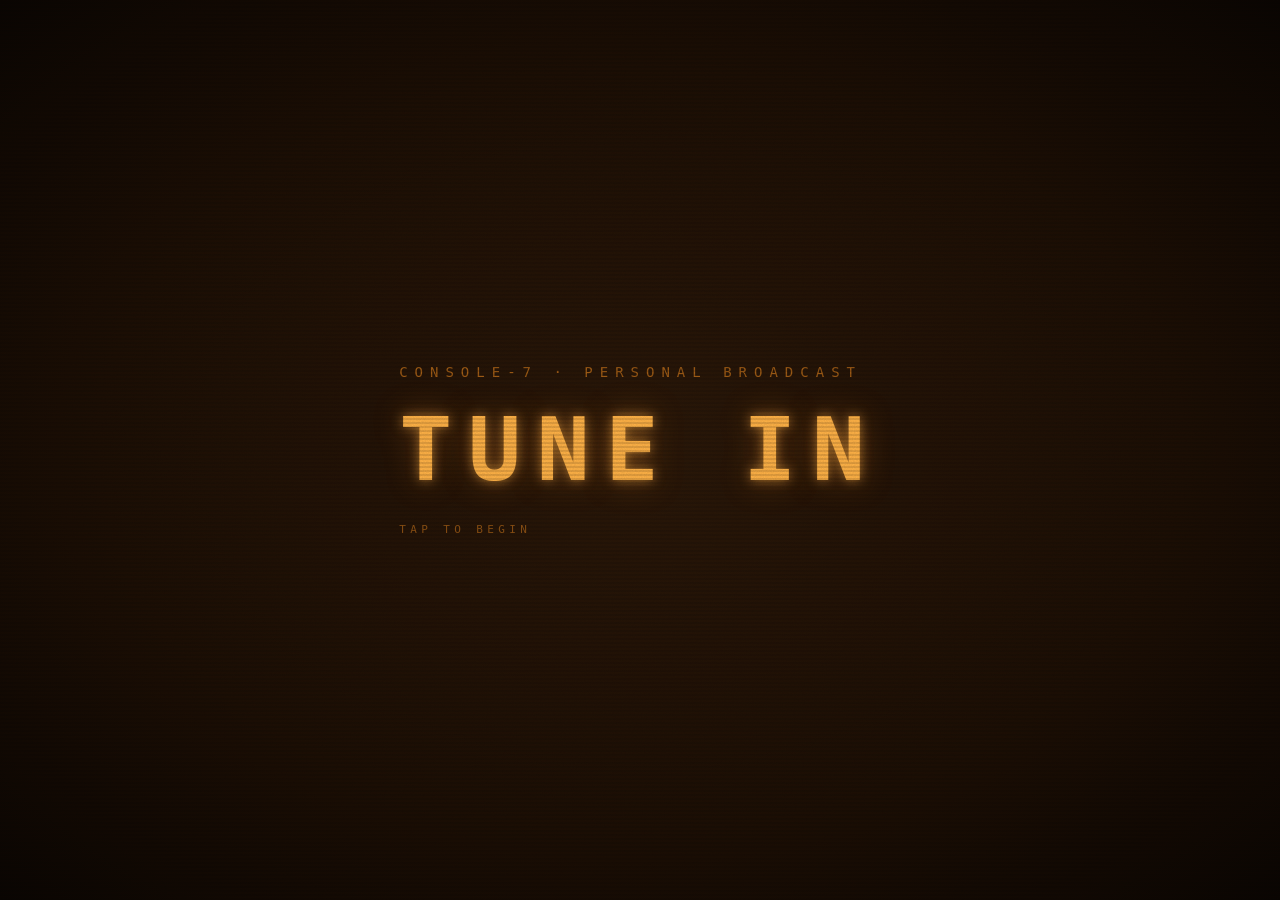
==== commit dbf20dac: "feat(radio): add tune-in splash to satisfy autoplay gesture" ====
--- a/index.html
+++ b/index.html
@@ -364,10 +364,76 @@
   0%, 100% { opacity: 1; }
   50%      { opacity: 0.35; }
 }
+
+/* Tune-in splash — full-bleed overlay, dismissed on first tap */
+.tune-in {
+  position: fixed; inset: 0;
+  z-index: 9000;
+  display: grid;
+  place-items: center;
+  background:
+    radial-gradient(ellipse at 50% 50%, var(--crt-bg-2) 0%, var(--crt-bg) 60%, #0a0502 100%);
+  cursor: pointer;
+  transition: opacity 380ms ease, filter 380ms ease;
+}
+.tune-in::before {
+  /* CRT scanlines while splash is up */
+  content: "";
+  position: absolute; inset: 0;
+  pointer-events: none;
+  background: repeating-linear-gradient(
+    180deg,
+    rgba(0,0,0,0.0) 0px,
+    rgba(0,0,0,0.0) 2px,
+    rgba(0,0,0,0.22) 3px,
+    rgba(0,0,0,0.0) 4px
+  );
+  mix-blend-mode: multiply;
+}
+.tune-in .label {
+  font-size: 14px;
+  letter-spacing: 0.5em;
+  text-transform: uppercase;
+  color: var(--crt-amber-dim);
+  margin-bottom: 18px;
+}
+.tune-in .cta {
+  font-size: 88px;
+  letter-spacing: 0.18em;
+  text-transform: uppercase;
+  color: var(--crt-amber);
+  text-shadow:
+    0 0 12px rgba(255,179,71,0.6),
+    0 0 32px rgba(255,140,40,0.35);
+  font-weight: 600;
+  user-select: none;
+}
+.tune-in .hint {
+  margin-top: 22px;
+  font-size: 11px;
+  letter-spacing: 0.4em;
+  text-transform: uppercase;
+  color: var(--crt-amber-dim);
+  opacity: 0.8;
+  animation: live-pulse 2.2s ease-in-out infinite;
+}
+.tune-in.dismissing {
+  opacity: 0;
+  filter: brightness(2.4) blur(2px);
+  pointer-events: none;
+}
 </style>
 </head>
 <body>
   <div class="grain" aria-hidden="true"></div>
+
+  <div class="tune-in" id="tune-in" role="button" tabindex="0" aria-label="Tune in">
+    <div>
+      <div class="label">Console-7 · Personal Broadcast</div>
+      <div class="cta">Tune In</div>
+      <div class="hint">tap to begin</div>
+    </div>
+  </div>
 
   <main class="console" aria-label="Console-7 broadcast">
     <header class="status">
@@ -679,6 +745,22 @@
         e.preventDefault();
       }
     });
+
+    // ───── Tune-in splash ─────
+    const splash = document.getElementById('tune-in');
+    function tuneIn() {
+      splash.classList.add('dismissing');
+      // Start ambient now that we have a user gesture
+      setAmbient(true);
+      setTimeout(() => splash.remove(), 420);
+    }
+    splash.addEventListener('click', tuneIn, { once: true });
+    splash.addEventListener('keydown', (e) => {
+      if (e.key === 'Enter' || e.key === ' ') {
+        e.preventDefault();
+        tuneIn();
+      }
+    }, { once: true });
   </script>
 </body>
 </html>
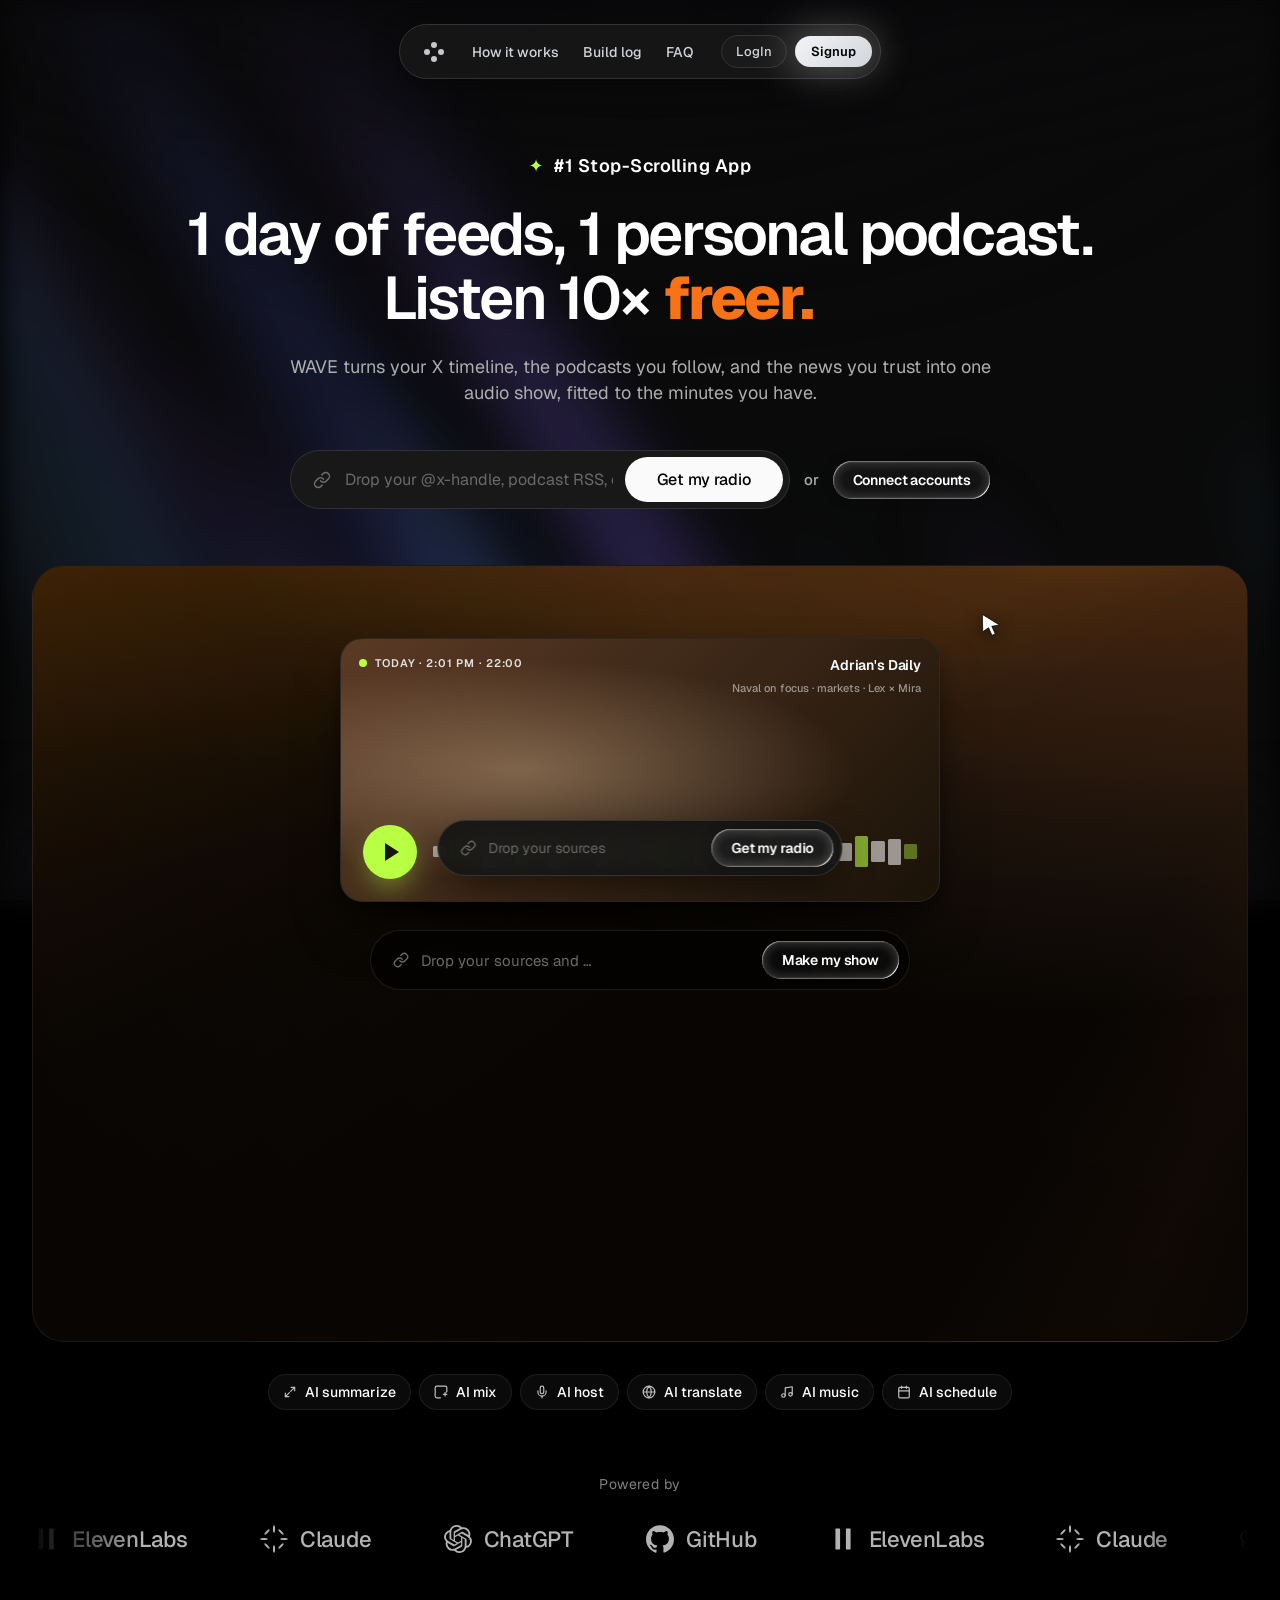
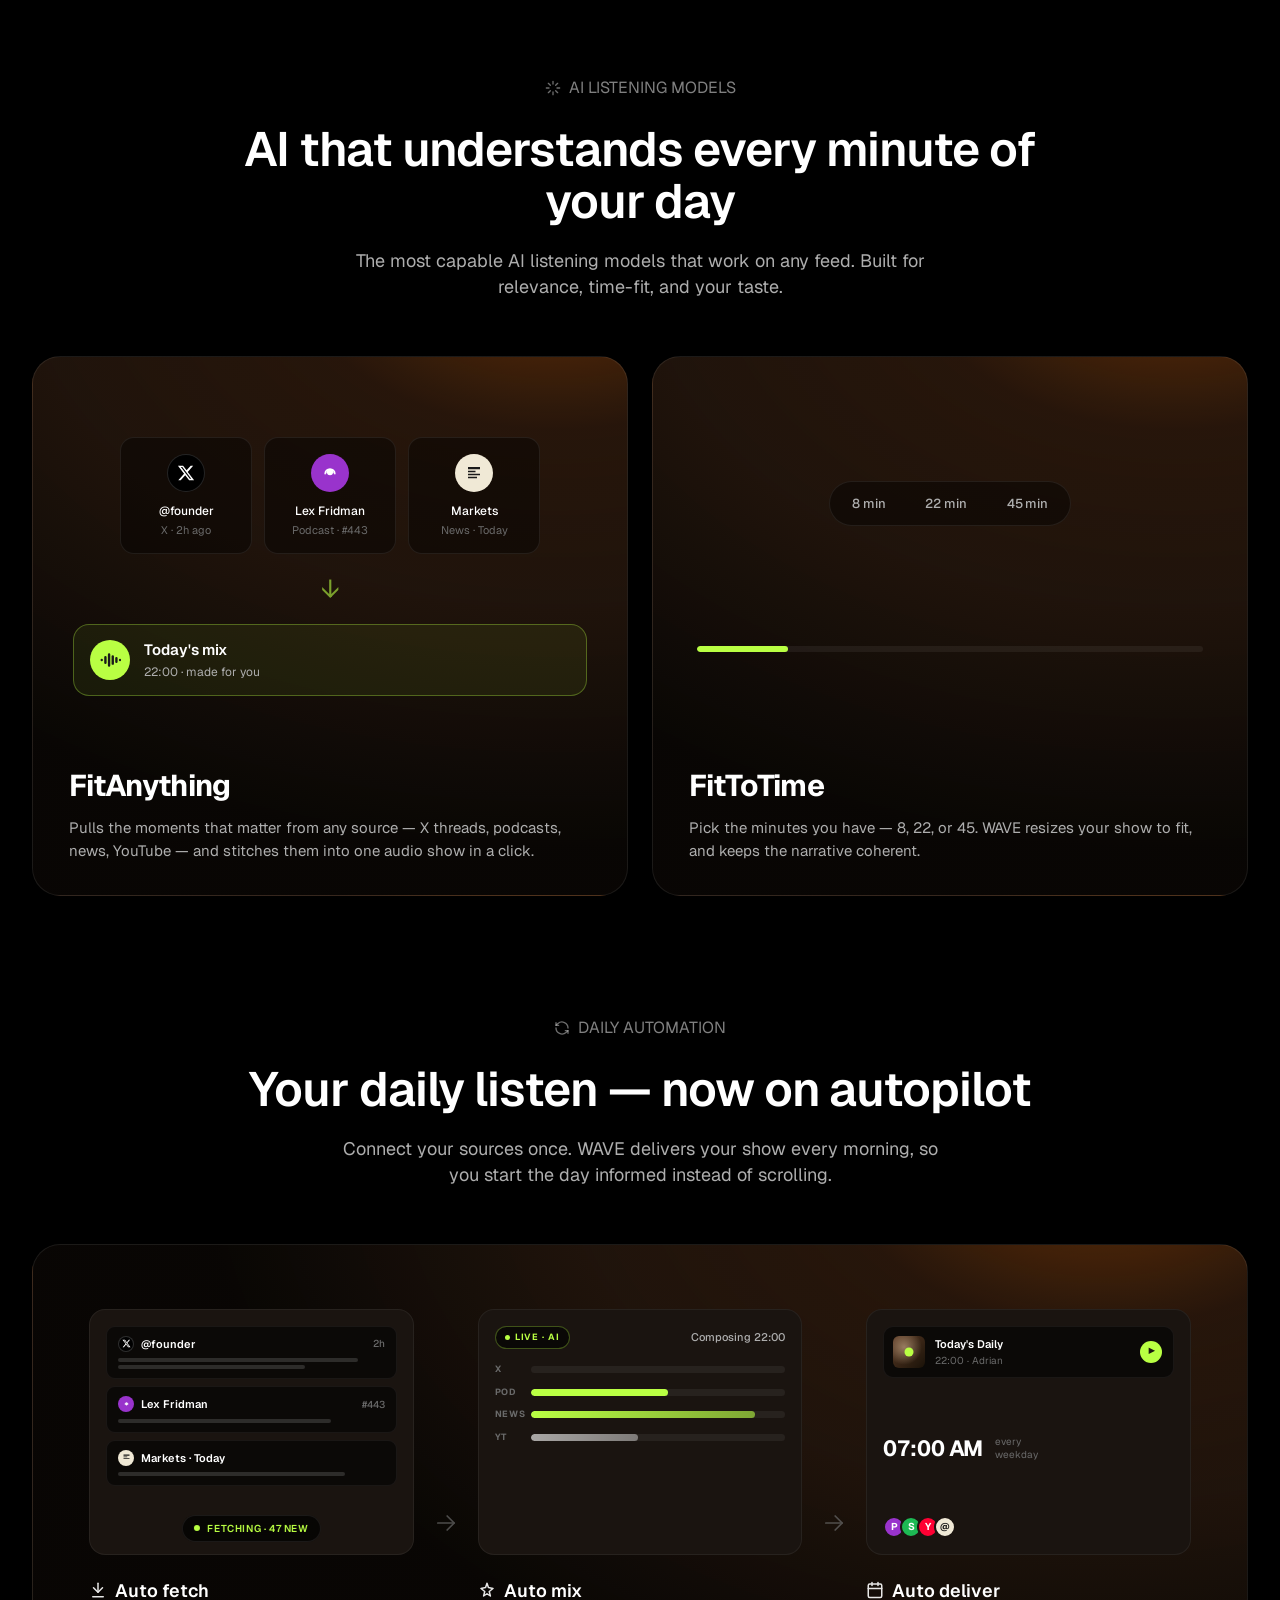
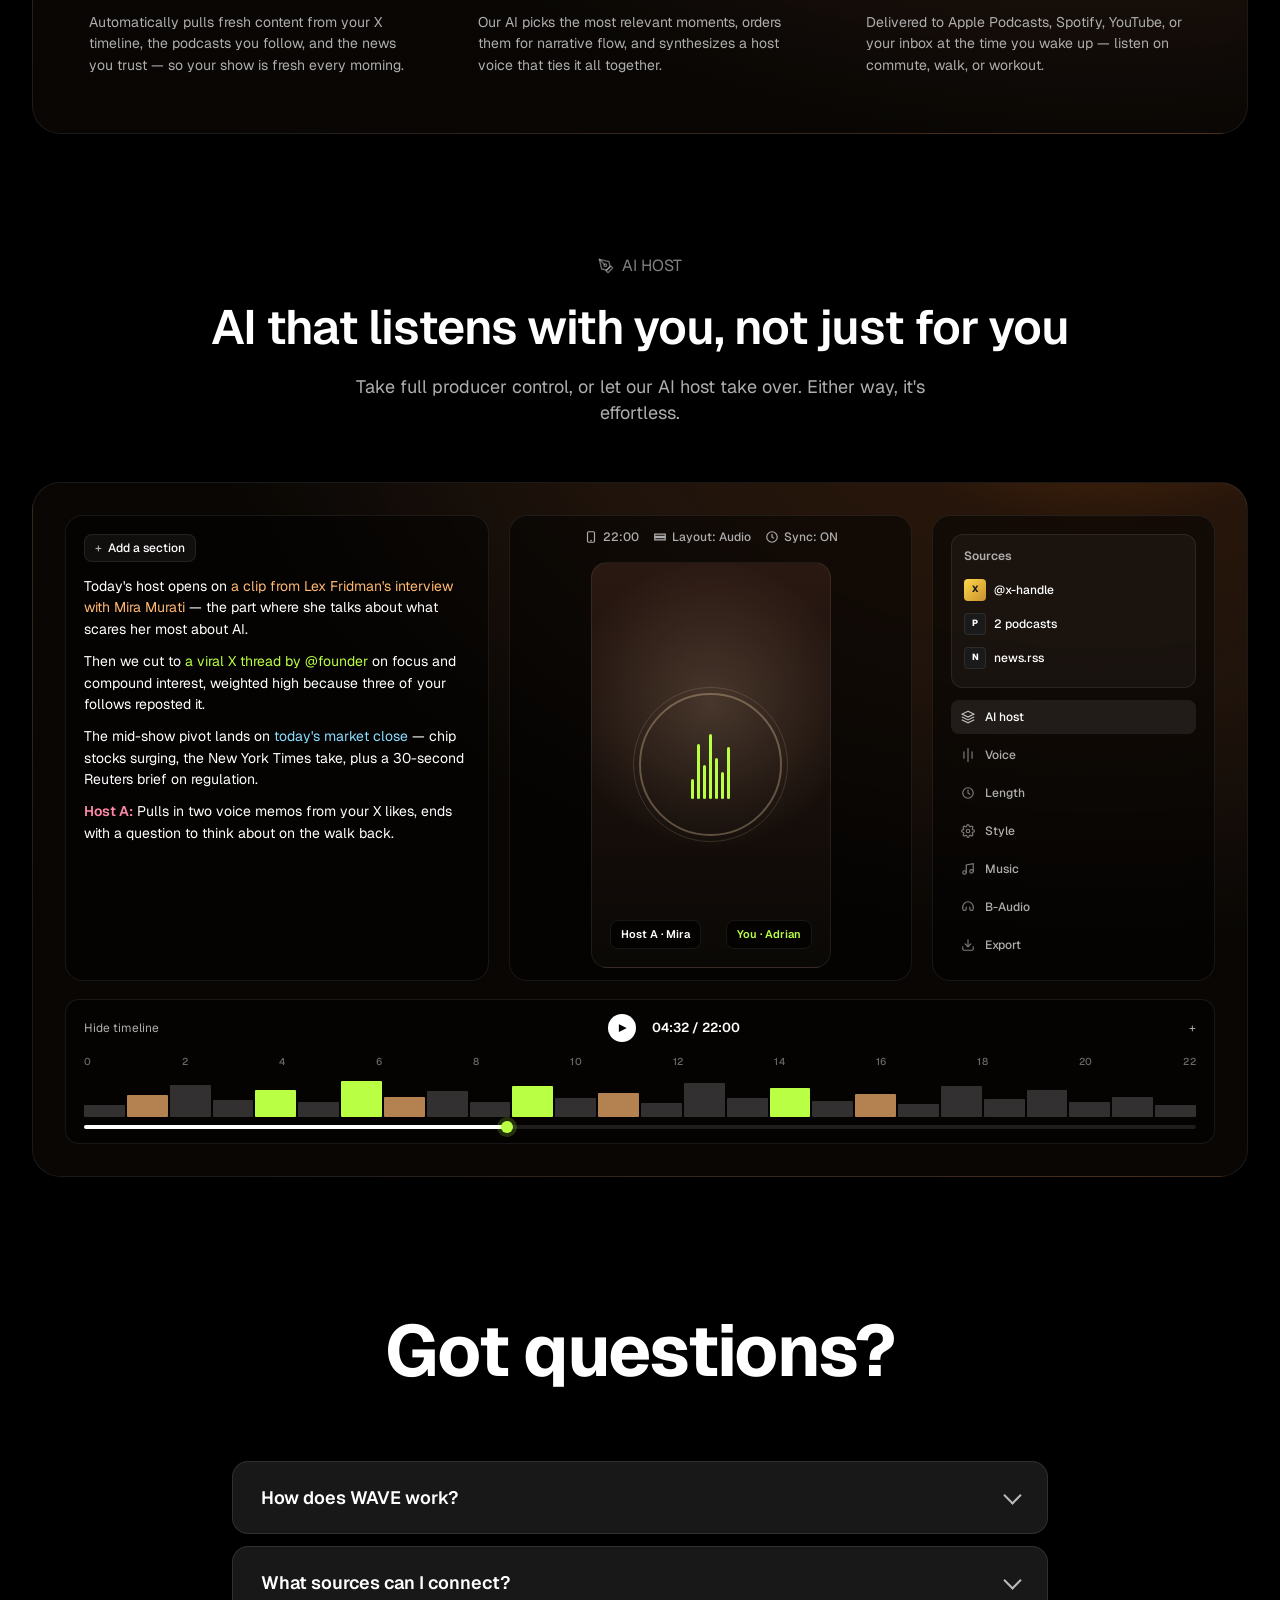
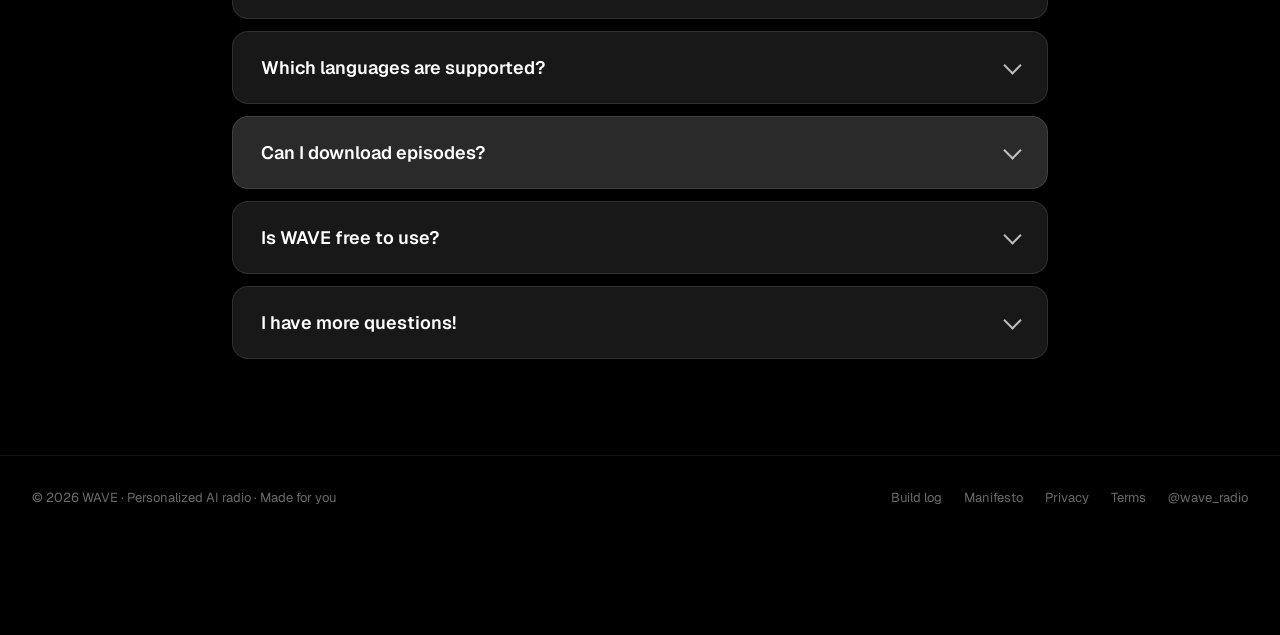
==== commit 1cef1c9d: "feat(landing): hero re-laid out OpusClip-style + Daily Automation cards re-densed Hero stage now fol" ====
--- a/index.html
+++ b/index.html
@@ -1,766 +1,4042 @@
 <!doctype html>
 <html lang="en">
 <head>
-<meta charset="utf-8" />
-<meta name="viewport" content="width=device-width, initial-scale=1" />
-<title>CONSOLE-7 — Live Personal Broadcast</title>
-<meta name="description" content="A live, ritual radio station. Tune in. No play, no skip, no pause." />
-
-<link rel="preconnect" href="https://fonts.googleapis.com">
-<link rel="preconnect" href="https://fonts.gstatic.com" crossorigin>
-<link href="https://fonts.googleapis.com/css2?family=IBM+Plex+Mono:wght@400;500;600;700&display=swap" rel="stylesheet">
-
-<style>
-:root {
-  /* Palette — copied verbatim from radio.html */
-  --cream:        #d9c7a3;
-  --cream-light:  #e8d8b6;
-  --cream-edge:   #efe2c4;
-  --cream-deep:   #b39d76;
-  --cream-shadow: #6f5f43;
-  --plate:        #ebdcb8;
-  --plate-deep:   #c2b08a;
-  --recess:       #8a7c5e;
-  --recess-deep:  #6b5d3f;
-
-  --crt-bg:       #1c0e04;
-  --crt-bg-2:     #2b1808;
-  --crt-amber:    #ffb347;
-  --crt-amber-hi: #ffd58a;
-  --crt-amber-dim:#a25e16;
-
-  --metal:        #b9a983;
-  --metal-dark:   #877856;
-  --rust:         #c5481e;
-  --rust-deep:    #8d2f10;
-  --screw:        #2c2418;
-  --ink:          #221a10;
-  --label-ink:    #2a2110;
-  --label-mid:    #6b5c3f;
-
-  --font-mono: "IBM Plex Mono", ui-monospace, "SFMono-Regular", Menlo, Consolas, monospace;
-}
-
-* { box-sizing: border-box; }
-html, body { height: 100%; margin: 0; }
-body {
-  font-family: var(--font-mono);
-  color: var(--cream);
-  background:
-    radial-gradient(ellipse at 50% 30%, #2a1f14 0%, #14100a 70%),
-    #0c0906;
-  -webkit-font-smoothing: antialiased;
-  font-variant-numeric: tabular-nums;
-  overflow: hidden;
-}
-
-/* Page film grain — copied from radio.html */
-.grain {
-  position: fixed; inset: 0;
-  pointer-events: none;
-  z-index: 9999;
-  opacity: 0.18;
-  mix-blend-mode: multiply;
-  background-image: url("data:image/svg+xml;utf8,<svg xmlns='http://www.w3.org/2000/svg' width='240' height='240'><filter id='n'><feTurbulence type='fractalNoise' baseFrequency='0.9' numOctaves='2' stitchTiles='stitch'/><feColorMatrix values='0 0 0 0 0.15 0 0 0 0 0.1 0 0 0 0 0.05 0 0 0 1 0'/></filter><rect width='100%' height='100%' filter='url(%23n)'/></svg>");
-}
-
-/* Console — wide broadcast layout */
-.console {
-  height: 100vh;
-  width: 100vw;
-  display: grid;
-  grid-template-rows: auto 1fr auto auto;
-  gap: 24px;
-  padding: 28px 40px 24px;
-  max-width: 1600px;
-  margin: 0 auto;
-}
-
-.meta {
-  display: flex;
-  align-items: center;
-  gap: 24px;
-  padding: 8px 18px;
-  border-radius: 4px;
-  background: linear-gradient(180deg, var(--cream) 0%, var(--cream-deep) 100%);
-  color: var(--label-ink);
-  box-shadow:
-    inset 0 1px 0 rgba(255,235,190,0.55),
-    inset 0 -1px 0 rgba(60,40,15,0.4),
-    inset 0 0 0 1px rgba(60,40,15,0.35);
-  font-size: 11px;
-  letter-spacing: 0.22em;
-  text-transform: uppercase;
-}
-.meta .meta-item b { font-weight: 600; color: var(--label-ink); }
-.meta .meta-item .label { color: var(--label-mid); margin-right: 6px; }
-.meta .ambient {
-  margin-left: auto;
-  display: inline-flex;
-  align-items: center;
-  gap: 8px;
-  background: transparent;
-  border: 0;
-  font: inherit;
-  letter-spacing: inherit;
-  text-transform: inherit;
-  color: var(--label-ink);
-  cursor: pointer;
-  padding: 4px 6px;
-  border-radius: 3px;
-}
-.meta .ambient:focus-visible {
-  outline: 2px solid var(--rust);
-  outline-offset: 2px;
-}
-.meta .ambient .led {
-  width: 9px; height: 9px;
-  border-radius: 50%;
-  background: var(--cream-shadow);
-  box-shadow: inset 0 1px 1px rgba(0,0,0,0.4);
-  transition: background 180ms, box-shadow 180ms;
-}
-.meta .ambient.on .led {
-  background: var(--crt-amber);
-  box-shadow:
-    0 0 8px rgba(255,179,71,0.85),
-    inset 0 1px 0 rgba(255,235,190,0.6);
-}
-
-/* Tuning band */
-.band {
-  position: relative;
-  border-radius: 6px;
-  padding: 22px 28px 18px;
-  background: linear-gradient(180deg, var(--plate) 0%, var(--plate-deep) 100%);
-  box-shadow:
-    inset 0 1px 0 rgba(255,235,190,0.55),
-    inset 0 -1px 0 rgba(60,40,15,0.4),
-    inset 0 0 0 1px rgba(60,40,15,0.35),
-    0 6px 18px -6px rgba(0,0,0,0.6);
-  user-select: none;
-}
-.band-rail {
-  position: relative;
-  height: 22px;
-  margin: 6px 0 14px;
-  border-radius: 11px;
-  background:
-    linear-gradient(180deg, var(--recess-deep) 0%, var(--recess) 100%);
-  box-shadow:
-    inset 0 1px 2px rgba(0,0,0,0.6),
-    inset 0 -1px 0 rgba(255,225,180,0.15);
-}
-/* Tick marks along the rail */
-.band-rail::before {
-  content: "";
-  position: absolute;
-  left: 1.5%; right: 1.5%; top: 50%;
-  height: 1px;
-  background: repeating-linear-gradient(
-    90deg,
-    rgba(255,225,180,0.18) 0 1px,
-    transparent 1px 24px
-  );
-  transform: translateY(-50%);
-}
-.band-marker {
-  position: absolute;
-  top: -4px;
-  width: 30px;
-  height: 30px;
-  margin-left: -15px;
-  border-radius: 50%;
-  background:
-    radial-gradient(circle at 30% 30%, var(--crt-amber-hi) 0%, var(--crt-amber) 35%, var(--crt-amber-dim) 75%, #5a3210 100%);
-  box-shadow:
-    inset 0 1px 0 rgba(255,235,190,0.7),
-    0 0 14px rgba(255,179,71,0.55),
-    0 0 28px rgba(255,140,40,0.35),
-    0 2px 6px rgba(0,0,0,0.5);
-  transition: left 220ms cubic-bezier(.6,.05,.3,1);
-  cursor: grab;
-  z-index: 2;
-}
-.band-marker:active { cursor: grabbing; }
-.band-marker::after {
-  content: "";
-  position: absolute;
-  left: 50%; top: 50%;
-  width: 8px; height: 8px;
-  margin: -4px 0 0 -4px;
-  border-radius: 50%;
-  background: rgba(40,18,4,0.55);
-}
-
-.band-stations {
-  display: grid;
-  grid-template-columns: repeat(6, 1fr);
-  gap: 0;
-  text-align: center;
-  color: var(--label-ink);
-  font-size: 11px;
-  letter-spacing: 0.22em;
-  text-transform: uppercase;
-}
-.band-stations .stop {
-  position: relative;
-  padding-top: 10px;
-  cursor: pointer;
-  color: var(--label-mid);
-  transition: color 180ms ease;
-  font-family: inherit;
-  background: transparent;
-  border: 0;
-  letter-spacing: inherit;
-  text-transform: inherit;
-  font-size: inherit;
-}
-.band-stations .stop:hover { color: var(--label-ink); }
-.band-stations .stop.active { color: var(--rust-deep); }
-.band-stations .stop:focus-visible {
-  outline: 2px solid var(--rust);
-  outline-offset: 2px;
-}
-.band-stations .stop .freq {
-  display: block;
-  font-size: 14px;
-  font-weight: 600;
-  color: var(--label-ink);
-  letter-spacing: 0.1em;
-  margin-bottom: 2px;
-}
-.band-stations .stop.active .freq {
-  color: var(--rust-deep);
-}
-
-/* Ticker — amber CRT panel */
-.ticker {
-  position: relative;
-  border-radius: 6px;
-  padding: 0;
-  overflow: hidden;
-  background:
-    radial-gradient(ellipse at 50% 30%, var(--crt-bg-2) 0%, var(--crt-bg) 65%, #0a0502 100%);
-  box-shadow:
-    inset 0 0 0 1px rgba(0,0,0,0.65),
-    inset 0 6px 20px rgba(0,0,0,0.7),
-    inset 0 -6px 20px rgba(0,0,0,0.6),
-    0 12px 40px -10px rgba(0,0,0,0.7);
-  display: flex;
-  align-items: center;
-  min-height: 200px;
-}
-/* Scan lines */
-.ticker::before {
-  content: "";
-  position: absolute; inset: 0;
-  pointer-events: none;
-  background: repeating-linear-gradient(
-    180deg,
-    rgba(0,0,0,0.0) 0px,
-    rgba(0,0,0,0.0) 2px,
-    rgba(0,0,0,0.22) 3px,
-    rgba(0,0,0,0.0) 4px
-  );
-  mix-blend-mode: multiply;
-}
-/* Vignette + amber glow halo */
-.ticker::after {
-  content: "";
-  position: absolute; inset: 0;
-  pointer-events: none;
-  background:
-    radial-gradient(ellipse at 50% 50%, rgba(255,179,71,0.08), transparent 60%),
-    radial-gradient(ellipse at 50% 50%, transparent 55%, rgba(0,0,0,0.55) 100%);
-}
-
-.ticker-track {
-  white-space: nowrap;
-  font-size: 38px;
-  line-height: 1;
-  font-weight: 500;
-  color: var(--crt-amber);
-  text-shadow:
-    0 0 6px rgba(255,179,71,0.55),
-    0 0 18px rgba(255,140,40,0.25);
-  padding: 0 32px;
-  letter-spacing: 0.04em;
-  will-change: transform;
-}
-.ticker-track .src {
-  color: var(--crt-amber-dim);
-  font-size: 24px;
-  margin-left: 14px;
-  margin-right: 8px;
-  letter-spacing: 0.18em;
-  text-transform: uppercase;
-}
-.ticker-track .age {
-  color: var(--crt-amber-dim);
-  font-size: 22px;
-  letter-spacing: 0.18em;
-  text-transform: uppercase;
-  opacity: 0.75;
-}
-.ticker-track .gap {
-  color: var(--crt-amber-dim);
-  margin: 0 22px;
-  opacity: 0.6;
-}
-
-/* Static-sweep transition: a brief brightness/blur flash on the ticker
-   when the user changes station. Triggered by adding .ticker--sweep. */
-.ticker--sweep {
-  animation: sweep-flash 400ms ease-in-out;
-}
-@keyframes sweep-flash {
-  0%   { filter: brightness(1)   blur(0); }
-  45%  { filter: brightness(1.7) blur(1.5px); }
-  100% { filter: brightness(1)   blur(0); }
-}
-
-/* Status bar */
-.status {
-  display: flex;
-  align-items: center;
-  gap: 18px;
-  padding: 10px 18px;
-  border-radius: 4px;
-  background: linear-gradient(180deg, var(--plate) 0%, var(--plate-deep) 100%);
-  color: var(--label-ink);
-  box-shadow:
-    inset 0 1px 0 rgba(255,235,190,0.55),
-    inset 0 -1px 0 rgba(60,40,15,0.4),
-    inset 0 0 0 1px rgba(60,40,15,0.35),
-    0 6px 18px -6px rgba(0,0,0,0.6);
-  font-size: 12px;
-  letter-spacing: 0.22em;
-  text-transform: uppercase;
-}
-.status .dot {
-  width: 9px; height: 9px;
-  border-radius: 50%;
-  background: var(--rust);
-  box-shadow: 0 0 10px rgba(197,72,30,0.85);
-  animation: live-pulse 1.6s ease-in-out infinite;
-}
-.status .label-on-air { font-weight: 600; color: var(--rust-deep); }
-.status .station {
-  margin-left: auto;
-  display: flex;
-  gap: 14px;
-  align-items: center;
-}
-.status .freq { font-weight: 600; }
-.status .name { color: var(--label-mid); }
-.status .clock {
-  color: var(--label-ink);
-  font-weight: 500;
-  letter-spacing: 0.16em;
-}
-.status .sep { opacity: 0.45; }
-@keyframes live-pulse {
-  0%, 100% { opacity: 1; }
-  50%      { opacity: 0.35; }
-}
-
-/* Tune-in splash — full-bleed overlay, dismissed on first tap */
-.tune-in {
-  position: fixed; inset: 0;
-  z-index: 9000;
-  display: grid;
-  place-items: center;
-  background:
-    radial-gradient(ellipse at 50% 50%, var(--crt-bg-2) 0%, var(--crt-bg) 60%, #0a0502 100%);
-  cursor: pointer;
-  transition: opacity 380ms ease, filter 380ms ease;
-}
-.tune-in::before {
-  /* CRT scanlines while splash is up */
-  content: "";
-  position: absolute; inset: 0;
-  pointer-events: none;
-  background: repeating-linear-gradient(
-    180deg,
-    rgba(0,0,0,0.0) 0px,
-    rgba(0,0,0,0.0) 2px,
-    rgba(0,0,0,0.22) 3px,
-    rgba(0,0,0,0.0) 4px
-  );
-  mix-blend-mode: multiply;
-}
-.tune-in .label {
-  font-size: 14px;
-  letter-spacing: 0.5em;
-  text-transform: uppercase;
-  color: var(--crt-amber-dim);
-  margin-bottom: 18px;
-}
-.tune-in .cta {
-  font-size: 88px;
-  letter-spacing: 0.18em;
-  text-transform: uppercase;
-  color: var(--crt-amber);
-  text-shadow:
-    0 0 12px rgba(255,179,71,0.6),
-    0 0 32px rgba(255,140,40,0.35);
-  font-weight: 600;
-  user-select: none;
-}
-.tune-in .hint {
-  margin-top: 22px;
-  font-size: 11px;
-  letter-spacing: 0.4em;
-  text-transform: uppercase;
-  color: var(--crt-amber-dim);
-  opacity: 0.8;
-  animation: live-pulse 2.2s ease-in-out infinite;
-}
-.tune-in.dismissing {
-  opacity: 0;
-  filter: brightness(2.4) blur(2px);
-  pointer-events: none;
-}
-</style>
+  <meta charset="utf-8" />
+  <meta name="viewport" content="width=device-width, initial-scale=1" />
+  <title>WAVE — Stop scrolling. Start listening.</title>
+  <meta name="description" content="WAVE turns your X timeline, the podcasts you follow, and the news you trust into one audio show, fitted to the minutes you have." />
+  <link rel="preconnect" href="https://fonts.googleapis.com">
+  <link rel="preconnect" href="https://fonts.gstatic.com" crossorigin>
+  <link href="https://fonts.googleapis.com/css2?family=Geist:wght@400..700&family=Inter:wght@400;500;600;700;800;900&family=Newsreader:wght@500;600&display=swap" rel="stylesheet">
+  <style>
+    :root {
+      --bg: #000;
+      --ink: #ffffff;
+      --ink-2: #aeaeae;
+      --ink-3: #6a6a6a;
+      --ink-4: #3a3a3a;
+      --rule: rgba(255,255,255,0.08);
+      --rule-soft: rgba(255,255,255,0.05);
+      --pill-bg: #181818;
+      --pill-border: rgba(255,255,255,0.10);
+      --card-grad:
+        radial-gradient(900px 600px at 88% -20%, rgba(180, 83, 9, 0.55) 0%, rgba(140, 70, 30, 0.22) 30%, rgba(40, 24, 14, 0.7) 60%, rgba(8, 6, 4, 0.95) 100%),
+        #0a0805;
+      --primary: #f97316;
+      --primary-deep: #b45309;
+      --score-green: #b9ff43;
+      --button-white: #ffffff;
+      --button-black: #0a0a0a;
+    }
+
+    * { box-sizing: border-box; margin: 0; padding: 0; }
+    /* html keeps the solid base color; body is transparent so the fixed
+       #dot-bg (z-index: -10) is what's actually visible behind content. */
+    html {
+      background: var(--bg);
+      color: var(--ink);
+      scroll-behavior: smooth;
+    }
+    body { background: transparent; color: var(--ink); }
+    body {
+      font-family: 'Geist', 'Inter', system-ui, -apple-system, "Helvetica Neue", Helvetica, Arial, sans-serif;
+      font-size: 16px;
+      line-height: 1.5;
+      -webkit-font-smoothing: antialiased;
+      -moz-osx-font-smoothing: grayscale;
+      min-height: 100vh;
+      padding-top: 88px;        /* room for the floating mini-nav */
+      padding-bottom: 96px;     /* room for the sticky bottom CTA */
+      overflow-x: hidden;
+    }
+    a { color: inherit; text-decoration: none; }
+    img, svg { display: block; max-width: 100%; }
+    button { font-family: inherit; cursor: pointer; }
+
+    /* ========== BEAMS PAGE BACKGROUND ==========
+       Port of <BeamsBackground> from beams-background.tsx — animated aurora-style
+       beams in cyan/violet on black. Each beam: long blurred linear gradient
+       moving upward at a slight angle, with a sine-wave pulse on opacity.
+       Plus a 35px canvas-filter blur for the dreamy glow + 15px CSS-level blur.
+       In React port: drop in <BeamsBackground intensity="strong"/> directly. */
+    #dot-bg {
+      position: fixed;
+      inset: 0;
+      z-index: -10;
+      pointer-events: none;
+      width: 100vw;
+      height: 100vh;
+      display: block;
+      filter: blur(15px);
+      background: #0a0a0a;
+    }
+    /* Soft top-of-page vignette overlay so beams don't fight with hero text */
+    #beams-veil {
+      position: fixed;
+      inset: 0;
+      z-index: -9;
+      pointer-events: none;
+      background:
+        radial-gradient(ellipse 1200px 600px at 50% 0%, rgba(10, 10, 12, 0.65) 0%, transparent 60%),
+        linear-gradient(to bottom, rgba(10, 10, 12, 0.45) 0%, transparent 18%, transparent 82%, rgba(10, 10, 12, 0.55) 100%);
+    }
+
+    /* ========== FLOATING MINI-NAV ==========
+       Faithful to sign-in-flow-1.tsx <MiniNavbar />: fixed pill, dot-cluster logo,
+       hover-slide nav links, outlined LogIn, white-gradient Signup with diffuse glow. */
+    .mini-nav {
+      position: fixed;
+      top: 24px;
+      left: 50%;
+      transform: translateX(-50%);
+      z-index: 30;
+      display: flex;
+      align-items: center;
+      gap: 28px;
+      padding: 10px 8px 10px 24px;
+      border: 1px solid #333;
+      background: rgba(31, 31, 31, 0.55);
+      backdrop-filter: blur(12px);
+      -webkit-backdrop-filter: blur(12px);
+      border-radius: 999px;
+      width: max-content;
+      max-width: calc(100vw - 32px);
+      transition: border-radius 0s ease-in-out;
+      box-shadow: 0 8px 32px -4px rgba(0, 0, 0, 0.4);
+    }
+
+    /* Dot-cluster logo (4 dots in a + pattern) */
+    .mini-logo {
+      position: relative;
+      width: 20px;
+      height: 20px;
+      flex-shrink: 0;
+    }
+    .mini-logo .d {
+      position: absolute;
+      width: 6px;
+      height: 6px;
+      border-radius: 50%;
+      background: #e5e7eb;
+      opacity: 0.85;
+    }
+    .mini-logo .d.t { top: 0; left: 50%; transform: translateX(-50%); }
+    .mini-logo .d.b { bottom: 0; left: 50%; transform: translateX(-50%); }
+    .mini-logo .d.l { top: 50%; left: 0; transform: translateY(-50%); }
+    .mini-logo .d.r { top: 50%; right: 0; transform: translateY(-50%); }
+
+    /* Hover-slide nav links */
+    .mini-links {
+      display: flex;
+      align-items: center;
+      gap: 24px;
+    }
+    .mini-link {
+      position: relative;
+      display: inline-block;
+      overflow: hidden;
+      height: 20px;
+      font-size: 14px;
+      font-weight: 500;
+      cursor: pointer;
+      vertical-align: middle;
+      line-height: 1;
+    }
+    .mini-link .layer {
+      display: block;
+      transition: transform 0.42s cubic-bezier(0.16, 0.84, 0.32, 1);
+    }
+    .mini-link:hover .layer {
+      transform: translateY(-20px);
+    }
+    .mini-link .layer span {
+      display: block;
+      height: 20px;
+      line-height: 20px;
+    }
+    .mini-link .layer span:first-child {
+      color: #d1d5db;
+    }
+    .mini-link .layer span:last-child {
+      color: #ffffff;
+    }
+
+    /* Action buttons (LogIn + Signup) */
+    .mini-actions {
+      display: flex;
+      align-items: center;
+      gap: 8px;
+    }
+    .mini-login {
+      padding: 7px 14px;
+      border: 1px solid #333;
+      background: rgba(31, 31, 31, 0.62);
+      color: #d1d5db;
+      font-size: 13px;
+      font-weight: 500;
+      border-radius: 999px;
+      cursor: pointer;
+      transition: border-color 0.2s ease, color 0.2s ease;
+      font-family: inherit;
+    }
+    .mini-login:hover {
+      border-color: rgba(255, 255, 255, 0.5);
+      color: #fff;
+    }
+
+    .mini-signup-wrap {
+      position: relative;
+      display: inline-block;
+    }
+    .mini-signup-wrap::before {
+      content: '';
+      position: absolute;
+      inset: -8px;
+      border-radius: 999px;
+      background: rgba(243, 244, 246, 0.6);
+      filter: blur(18px);
+      opacity: 0.42;
+      pointer-events: none;
+      transition: inset 0.3s ease-out, opacity 0.3s ease-out, filter 0.3s ease-out;
+    }
+    .mini-signup-wrap:hover::before {
+      inset: -12px;
+      opacity: 0.62;
+      filter: blur(24px);
+    }
+    .mini-signup {
+      position: relative;
+      z-index: 1;
+      padding: 7px 16px;
+      background: linear-gradient(135deg, #f3f4f6 0%, #d1d5db 100%);
+      color: #000;
+      font-size: 13px;
+      font-weight: 600;
+      border-radius: 999px;
+      border: 0;
+      cursor: pointer;
+      transition: background 0.2s ease;
+      font-family: inherit;
+    }
+    .mini-signup:hover {
+      background: linear-gradient(135deg, #e5e7eb 0%, #9ca3af 100%);
+    }
+
+    @media (max-width: 720px) {
+      .mini-links { display: none; }
+      .mini-nav { gap: 14px; padding: 10px 8px 10px 18px; }
+    }
+
+    /* ========== LIQUID GLASS BUTTON ==========
+       Apple-style glass refraction. Uses an SVG <feTurbulence> + <feDisplacementMap>
+       filter as the backdrop-filter. Falls back to a simple blur on browsers that
+       don't support SVG-as-backdrop-filter (Firefox, older Chromium).
+       In React port: use the LiquidButton component from liquid-glass-button.tsx. */
+    .defs-only {
+      position: absolute;
+      width: 0;
+      height: 0;
+      overflow: hidden;
+      pointer-events: none;
+    }
+
+    .liquid-btn {
+      position: relative;
+      display: inline-flex;
+      align-items: center;
+      justify-content: center;
+      gap: 8px;
+      padding: 14px 36px;
+      background: transparent;
+      border: 0;
+      color: var(--ink);
+      font-family: inherit;
+      font-size: 16px;
+      font-weight: 600;
+      letter-spacing: -0.01em;
+      cursor: pointer;
+      border-radius: 999px;
+      transition: transform .3s cubic-bezier(0.2, 0.7, 0.2, 1), filter .2s ease;
+      isolation: isolate;
+      outline: none;
+    }
+    .liquid-btn:hover {
+      transform: scale(1.05);
+      filter: brightness(1.08);
+    }
+    .liquid-btn:active {
+      transform: scale(0.98);
+      filter: brightness(0.96);
+    }
+
+    .liquid-btn-shell {
+      position: absolute;
+      inset: 0;
+      border-radius: inherit;
+      pointer-events: none;
+      z-index: 0;
+      box-shadow:
+        0 0 8px rgba(0, 0, 0, 0.04),
+        0 2px 6px rgba(0, 0, 0, 0.10),
+        inset 3px 3px 0.5px -3.5px rgba(255, 255, 255, 0.10),
+        inset -3px -3px 0.5px -3.5px rgba(255, 255, 255, 0.85),
+        inset 1px 1px 1px -0.5px rgba(255, 255, 255, 0.6),
+        inset -1px -1px 1px -0.5px rgba(255, 255, 255, 0.6),
+        inset 0 0 6px 6px rgba(255, 255, 255, 0.10),
+        inset 0 0 2px 2px rgba(255, 255, 255, 0.06),
+        0 0 14px rgba(0, 0, 0, 0.15);
+    }
+
+    .liquid-btn-distort {
+      position: absolute;
+      inset: 0;
+      border-radius: inherit;
+      pointer-events: none;
+      z-index: -1;
+      background: rgba(255, 255, 255, 0.04);
+      backdrop-filter: url("#container-glass") blur(2px);
+      -webkit-backdrop-filter: url("#container-glass") blur(2px);
+    }
+
+    /* Fallback for browsers without SVG-as-backdrop-filter */
+    @supports not (backdrop-filter: url("#x")) {
+      .liquid-btn-distort {
+        backdrop-filter: blur(14px);
+        -webkit-backdrop-filter: blur(14px);
+      }
+    }
+
+    .liquid-btn-label {
+      position: relative;
+      z-index: 2;
+      display: inline-flex;
+      align-items: center;
+      gap: 8px;
+      pointer-events: none;
+    }
+
+    /* size variants */
+    .liquid-btn.size-sm {
+      padding: 10px 20px;
+      font-size: 14px;
+    }
+    .liquid-btn.size-lg {
+      padding: 18px 44px;
+      font-size: 18px;
+    }
+
+    /* primary tint (for over dark bg, gives the glass a warm core) */
+    .liquid-btn.tint-amber .liquid-btn-distort {
+      background: rgba(249, 115, 22, 0.10);
+    }
+
+    /* ========== LEGACY (replaced by .mini-nav, kept to avoid orphan styles breaking) ========== */
+    .nav {
+      max-width: 1440px;
+      margin: 0 auto;
+      padding: 22px 32px;
+      display: flex;
+      align-items: center;
+      gap: 32px;
+    }
+    .logo {
+      display: inline-flex;
+      align-items: center;
+      gap: 10px;
+      font-weight: 800;
+      font-size: 22px;
+      letter-spacing: -0.015em;
+    }
+    .logo .mark {
+      width: 28px; height: 28px;
+      border-radius: 50%;
+      background: var(--ink);
+      color: var(--bg);
+      display: grid; place-items: center;
+      flex-shrink: 0;
+    }
+    .logo .mark svg { width: 16px; height: 16px; }
+
+    .nav-links {
+      display: flex;
+      gap: 32px;
+      margin-left: 32px;
+      align-items: center;
+      color: var(--ink-2);
+      font-size: 15px;
+      font-weight: 500;
+    }
+    .nav-link {
+      display: inline-flex;
+      align-items: center;
+      gap: 6px;
+      transition: color .15s ease;
+    }
+    .nav-link:hover { color: var(--ink); }
+    .nav-link.has-caret::after {
+      content: '';
+      width: 0; height: 0;
+      border-left: 4px solid transparent;
+      border-right: 4px solid transparent;
+      border-top: 4px solid currentColor;
+      margin-left: 2px;
+      opacity: 0.55;
+    }
+
+    .nav-pill-new {
+      display: inline-flex;
+      align-items: center;
+      padding: 3px 8px;
+      border-radius: 5px;
+      font-size: 11px;
+      font-weight: 700;
+      letter-spacing: 0.02em;
+      background: #ffd84a;
+      color: #000;
+      margin-left: 4px;
+    }
+
+    .nav-right {
+      margin-left: auto;
+      display: flex;
+      align-items: center;
+      gap: 22px;
+    }
+
+    .nav-cta {
+      padding: 10px 18px;
+      background: var(--ink);
+      color: var(--bg);
+      border-radius: 999px;
+      font-size: 15px;
+      font-weight: 600;
+      transition: transform .15s ease;
+    }
+    .nav-cta:hover { transform: translateY(-1px); }
+
+    .sign-in {
+      color: var(--ink-2);
+      font-size: 15px;
+      font-weight: 500;
+      transition: color .15s ease;
+    }
+    .sign-in:hover { color: var(--ink); }
+
+    /* ========== HERO ========== */
+    .hero {
+      max-width: 1280px;
+      margin: 0 auto;
+      padding: 64px 32px 0;
+      text-align: center;
+    }
+    /* Hero eyebrow — real opus.pro spec: 18px, weight 600, ~0.03em letter-spacing, no auto-uppercase */
+    .eyebrow {
+      color: var(--ink);
+      font-size: 18px;
+      font-weight: 600;
+      letter-spacing: 0.027em;
+      text-transform: none;
+      margin-bottom: 24px;
+      display: inline-flex;
+      align-items: center;
+      gap: 8px;
+    }
+    .eyebrow .star {
+      color: var(--score-green);
+      margin-right: 2px;
+    }
+
+    /* Hero H1 — real opus.pro spec: 60px max, weight 600, line-height 1.06, letter-spacing -0.03em */
+    h1.hero-h1 {
+      font-size: clamp(36px, 5.5vw, 60px);
+      font-weight: 600;
+      line-height: 1.06;
+      letter-spacing: -0.03em;
+      max-width: 980px;
+      margin: 0 auto 24px;
+    }
+
+    p.hero-sub {
+      color: var(--ink-2);
+      font-size: 18px;
+      line-height: 1.45;
+      max-width: 720px;
+      margin: 0 auto 44px;
+    }
+
+    /* Cycling last word in H1 — vertical y-translate spring, framer-motion equivalent.
+       In React port: use framer-motion <motion.span layout> with y/opacity transitions. */
+    .cycler {
+      position: relative;
+      display: inline-block;
+      vertical-align: bottom;
+      color: var(--primary);
+      overflow: visible;
+    }
+    .cycler-spacer {
+      visibility: hidden;
+      pointer-events: none;
+      font-weight: 800;
+    }
+    .cycler-word {
+      position: absolute;
+      left: 0;
+      top: 0;
+      white-space: nowrap;
+      color: var(--primary);
+      font-weight: 800;
+      opacity: 0;
+      transform: translateY(110%);
+      transition:
+        opacity .42s cubic-bezier(0.2, 0.7, 0.2, 1),
+        transform .55s cubic-bezier(0.16, 0.84, 0.32, 1.05);
+    }
+    .cycler-word.is-active {
+      opacity: 1;
+      transform: translateY(0);
+    }
+    .cycler-word.is-exit {
+      opacity: 0;
+      transform: translateY(-110%);
+      transition:
+        opacity .35s ease-out,
+        transform .5s cubic-bezier(0.5, 0, 0.5, 1);
+    }
+
+    /* Pill row */
+    .pill-row {
+      display: inline-flex;
+      align-items: center;
+      gap: 14px;
+      flex-wrap: wrap;
+      justify-content: center;
+    }
+    .pill {
+      display: inline-flex;
+      align-items: center;
+      background: var(--pill-bg);
+      border: 1px solid var(--pill-border);
+      border-radius: 999px;
+      padding: 6px 6px 6px 22px;
+      transition: border-color .15s ease;
+    }
+    .pill:focus-within { border-color: rgba(255,255,255,0.2); }
+    .pill .icon {
+      color: var(--ink-3);
+      width: 18px; height: 18px;
+      flex-shrink: 0;
+      margin-right: 14px;
+    }
+    .pill input {
+      background: transparent;
+      border: 0; outline: 0;
+      color: var(--ink);
+      font-size: 16px;
+      font-family: inherit;
+      padding: 12px 12px 12px 0;
+      min-width: 280px;
+    }
+    .pill input::placeholder { color: var(--ink-3); }
+    .pill .submit {
+      background: #fafafa;
+      color: #000;
+      border: 0;
+      border-radius: 1000px;
+      padding: 12px 32px;
+      font-size: 16px;
+      font-weight: 500;
+      transition: transform .15s ease;
+    }
+    .pill .submit:hover { transform: translateY(-1px); }
+
+    .pill-or { color: var(--ink-2); font-size: 15px; font-weight: 500; }
+
+    .pill-secondary {
+      background: transparent;
+      color: var(--ink);
+      border: 1px solid var(--pill-border);
+      border-radius: 999px;
+      padding: 14px 24px;
+      font-size: 15px;
+      font-weight: 500;
+      transition: border-color .15s ease, background .15s ease;
+    }
+    .pill-secondary:hover {
+      border-color: rgba(255,255,255,0.25);
+      background: rgba(255,255,255,0.03);
+    }
+
+    /* ========== HERO STAGE ========== */
+    .stage-wrap {
+      max-width: 1280px;
+      margin: 56px auto 0;
+      padding: 0 32px;
+    }
+    .stage {
+      position: relative;
+      background: var(--card-grad);
+      border: 1px solid var(--rule);
+      border-radius: 32px;
+      padding: 72px 48px 64px;
+      overflow: hidden;
+      isolation: isolate;
+    }
+
+    /* GodRays-style brown beams emanating from the upper-right corner.
+       In React port: replace ::before/::after with @paper-design/shaders-react <GodRays>
+       — colorBack="#00000000" colors=["#b4530980","#a1622c80","#71402080"] colorBloom="#b45309"
+         offsetX={0.85} offsetY={-1} intensity={0.5} spotty={0.45} bloom={0.3} speed={0.5} */
+    .stage::before {
+      content: '';
+      position: absolute;
+      inset: 0;
+      background:
+        linear-gradient(155deg, rgba(180, 83, 9, 0.14) 0%, transparent 38%),
+        linear-gradient(168deg, rgba(202, 138, 4, 0.10) 0%, transparent 32%),
+        linear-gradient(182deg, rgba(180, 83, 9, 0.10) 0%, transparent 28%),
+        linear-gradient(196deg, rgba(160, 82, 35, 0.07) 0%, transparent 32%),
+        linear-gradient(210deg, rgba(140, 70, 30, 0.05) 0%, transparent 38%);
+      mix-blend-mode: screen;
+      pointer-events: none;
+      animation: ray-breathe 9s ease-in-out infinite alternate;
+      z-index: 0;
+    }
+    .stage::after {
+      content: '';
+      position: absolute;
+      inset: -40%;
+      background:
+        conic-gradient(
+          from 195deg at 92% 4%,
+          transparent 0deg,
+          rgba(180, 83, 9, 0.08) 8deg,
+          transparent 18deg,
+          transparent 38deg,
+          rgba(202, 138, 4, 0.05) 48deg,
+          transparent 60deg,
+          transparent 80deg,
+          rgba(180, 83, 9, 0.06) 90deg,
+          transparent 105deg
+        );
+      pointer-events: none;
+      animation: ray-rotate 90s linear infinite;
+      mask-image: radial-gradient(circle at 92% 4%, black 0%, rgba(0,0,0,0.5) 40%, transparent 75%);
+      -webkit-mask-image: radial-gradient(circle at 92% 4%, black 0%, rgba(0,0,0,0.5) 40%, transparent 75%);
+      mix-blend-mode: screen;
+      z-index: 0;
+    }
+    @keyframes ray-breathe {
+      0%   { opacity: 0.55; }
+      100% { opacity: 1; }
+    }
+    @keyframes ray-rotate {
+      to { transform: rotate(360deg); }
+    }
+
+    /* Children of stage need to sit above the rays */
+    .stage > * { position: relative; z-index: 1; }
+
+    /* ===== Big audio-show preview (top of hero stage) =====
+       The OUTPUT — Today's daily show. Sits at the top of the stage like
+       OpusClip's long-video preview, with a play button + waveform. Pulses
+       at the moment the cursor demo "clicks" the Make my show button. */
+    .preview-big {
+      max-width: 600px;
+      margin: 0 auto 28px;
+      position: relative;
+      z-index: 2;
+      animation: disc-pulse 7s cubic-bezier(0.2, 0.8, 0.3, 1) infinite;
+      will-change: transform, filter;
+    }
+    .preview-big .card {
+      background: #1a1612;
+      border-radius: 22px;
+      overflow: hidden;
+      border: 1px solid rgba(255, 255, 255, 0.08);
+      box-shadow:
+        0 30px 60px -20px rgba(0, 0, 0, 0.7),
+        0 12px 24px -6px rgba(0, 0, 0, 0.5);
+    }
+    .preview-big .art {
+      aspect-ratio: 16 / 7;
+      background:
+        radial-gradient(ellipse 80% 60% at 30% 50%, rgba(255, 220, 180, 0.32) 0%, transparent 70%),
+        linear-gradient(135deg, #5a3a25 0%, #1a1208 100%);
+      position: relative;
+      overflow: hidden;
+    }
+    .preview-big .meta {
+      position: absolute;
+      top: 16px;
+      left: 18px;
+      display: inline-flex;
+      align-items: center;
+      gap: 8px;
+      color: rgba(255, 255, 255, 0.85);
+      font-size: 11px;
+      font-weight: 600;
+      letter-spacing: 0.08em;
+      text-transform: uppercase;
+      z-index: 3;
+    }
+    .preview-big .meta .live {
+      width: 8px; height: 8px;
+      border-radius: 50%;
+      background: var(--score-green);
+      animation: pulse 1.6s ease-in-out infinite;
+    }
+    .preview-big .show-title {
+      position: absolute;
+      top: 16px;
+      right: 18px;
+      text-align: right;
+      color: var(--ink);
+      font-size: 14px;
+      font-weight: 600;
+      letter-spacing: -0.01em;
+      z-index: 3;
+      max-width: 60%;
+    }
+    .preview-big .show-title small {
+      display: block;
+      color: rgba(255, 255, 255, 0.52);
+      font-size: 11px;
+      font-weight: 500;
+      margin-top: 4px;
+      letter-spacing: 0;
+      text-transform: none;
+    }
+    .preview-big .play-fab {
+      position: absolute;
+      left: 22px;
+      bottom: 22px;
+      width: 54px;
+      height: 54px;
+      border-radius: 50%;
+      background: var(--score-green);
+      border: 0;
+      cursor: pointer;
+      z-index: 3;
+      box-shadow: 0 12px 28px -6px rgba(185, 255, 67, 0.5);
+      display: grid;
+      place-items: center;
+      transition: transform .2s ease;
+    }
+    .preview-big .play-fab:hover { transform: scale(1.06); }
+    .preview-big .play-fab::after {
+      content: '';
+      width: 0; height: 0;
+      border-left: 14px solid #1a1410;
+      border-top: 9px solid transparent;
+      border-bottom: 9px solid transparent;
+      margin-left: 4px;
+    }
+    .preview-big .big-waveform {
+      position: absolute;
+      left: 92px;
+      right: 22px;
+      bottom: 30px;
+      height: 38px;
+      display: flex;
+      align-items: center;
+      gap: 3px;
+      z-index: 2;
+    }
+    .preview-big .big-waveform span {
+      flex: 1;
+      height: var(--h);
+      background: rgba(255, 255, 255, 0.55);
+      border-radius: 1.5px;
+      animation: wf-breathe 2.6s ease-in-out infinite alternate;
+    }
+    .preview-big .big-waveform span:nth-child(3n)   { animation-delay: -0.4s; background: rgba(185, 255, 67, 0.6); }
+    .preview-big .big-waveform span:nth-child(5n+1) { animation-delay: -0.8s; }
+    .preview-big .big-waveform span:nth-child(7n+2) { animation-delay: -1.2s; background: rgba(185, 255, 67, 0.4); }
+    @keyframes wf-breathe {
+      0%   { opacity: 0.55; transform: scaleY(0.85); }
+      100% { opacity: 1;    transform: scaleY(1); }
+    }
+
+    /* ===== Hero cursor demo — pointer clicks "Make my show" in the pill below =====
+       Loops every 7s. On hover, animation pauses so the user can interact. */
+    .cursor-demo {
+      position: absolute;
+      z-index: 8;
+      pointer-events: none;
+      width: 22px;
+      height: 22px;
+      top: 6%;
+      left: 78%;
+      filter: drop-shadow(0 4px 8px rgba(0,0,0,0.55));
+      transform-origin: 4px 4px;
+      animation: cursor-flow 7s cubic-bezier(0.33, 0, 0.4, 1) infinite;
+      will-change: transform, top, left, opacity;
+    }
+    .cursor-demo svg { width: 100%; height: 100%; display: block; }
+
+    @keyframes cursor-flow {
+      0%   { top: 6%;  left: 78%; opacity: 0; transform: scale(1); }
+      6%   { opacity: 1; }
+      36%  { top: 56%; left: 60%; opacity: 1; transform: scale(1); }
+      42%  { top: 56%; left: 60%; opacity: 1; transform: scale(0.78); }
+      48%  { top: 56%; left: 60%; opacity: 1; transform: scale(1); }
+      80%  { top: 56%; left: 60%; opacity: 1; transform: scale(1); }
+      94%  { top: 56%; left: 60%; opacity: 0; transform: scale(1); }
+      100% { top: 6%;  left: 78%; opacity: 0; transform: scale(1); }
+    }
+
+    .click-ring {
+      position: absolute;
+      z-index: 7;
+      pointer-events: none;
+      top: 56%;
+      left: 60%;
+      width: 16px;
+      height: 16px;
+      border-radius: 50%;
+      transform: translate(-50%, -50%) scale(0);
+      background: transparent;
+      border: 2px solid var(--score-green);
+      opacity: 0;
+      animation: click-ring 7s cubic-bezier(0.2, 0.8, 0.3, 1) infinite;
+    }
+    @keyframes click-ring {
+      0%, 41%  { transform: translate(-50%, -50%) scale(0); opacity: 0; }
+      43%      { transform: translate(-50%, -50%) scale(0.4); opacity: 0.9; }
+      55%      { transform: translate(-50%, -50%) scale(2.4); opacity: 0; }
+      100%     { transform: translate(-50%, -50%) scale(0); opacity: 0; }
+    }
+
+    /* Big preview pulses when the click registers */
+    @keyframes disc-pulse {
+      0%, 48%  { transform: scale(1); filter: drop-shadow(0 0 0 transparent); }
+      54%      { transform: scale(1.018); filter: drop-shadow(0 0 32px rgba(185,255,67,0.45)); }
+      66%      { transform: scale(1.004); filter: drop-shadow(0 0 14px rgba(185,255,67,0.18)); }
+      82%      { transform: scale(1); filter: drop-shadow(0 0 0 transparent); }
+      100%     { transform: scale(1); filter: drop-shadow(0 0 0 transparent); }
+    }
+
+    /* Source segments stagger-reveal AFTER the cursor click — same 7s loop */
+    .seg {
+      animation: seg-reveal 7s cubic-bezier(0.2, 0.8, 0.3, 1) infinite both;
+      will-change: opacity, transform;
+    }
+    .seg:nth-child(1) { animation-delay: 0.00s; }
+    .seg:nth-child(2) { animation-delay: 0.06s; }
+    .seg:nth-child(3) { animation-delay: 0.12s; }
+    .seg:nth-child(4) { animation-delay: 0.18s; }
+    .seg:nth-child(5) { animation-delay: 0.24s; }
+    .seg:nth-child(6) { animation-delay: 0.30s; }
+    @keyframes seg-reveal {
+      0%, 47%   { opacity: 0; transform: translateY(20px); }
+      55%       { opacity: 0; transform: translateY(20px); }
+      62%       { opacity: 1; transform: translateY(0); }
+      82%       { opacity: 1; transform: translateY(0); }
+      94%       { opacity: 0; transform: translateY(-12px); }
+      100%      { opacity: 0; transform: translateY(20px); }
+    }
+
+    /* Pause the demo when the user hovers anywhere on the stage */
+    .stage:hover .cursor-demo,
+    .stage:hover .click-ring,
+    .stage:hover .preview-big,
+    .stage:hover .seg {
+      animation-play-state: paused;
+    }
+
+    /* Convergence label between sources and output */
+    .converge {
+      max-width: 540px;
+      margin: 14px auto 14px;
+      display: flex;
+      align-items: center;
+      justify-content: center;
+      position: relative;
+    }
+    .converge .conv-line {
+      flex: 1;
+      height: 1px;
+      background: linear-gradient(90deg, transparent 0%, rgba(180, 83, 9, 0.4) 50%, transparent 100%);
+    }
+    .converge .conv-label {
+      display: inline-flex;
+      align-items: center;
+      gap: 10px;
+      padding: 6px 14px;
+      margin: 0 14px;
+      background: rgba(0, 0, 0, 0.6);
+      border: 1px solid var(--rule);
+      border-radius: 999px;
+      backdrop-filter: blur(6px);
+      color: var(--ink-2);
+      font-family: 'Inter', sans-serif;
+      font-size: 11px;
+      font-weight: 600;
+      letter-spacing: 0.14em;
+      text-transform: uppercase;
+    }
+    .converge .conv-label .dot {
+      width: 6px; height: 6px;
+      border-radius: 50%;
+      background: var(--score-green);
+      animation: pulse 1.6s ease-in-out infinite;
+    }
+
+    /* Central preview card (the OUTPUT — today's show) */
+    .preview {
+      max-width: 460px;
+      margin: 0 auto;
+      position: relative;
+      z-index: 2;
+    }
+    .preview .card {
+      background: #1a1612;
+      border-radius: 18px;
+      overflow: hidden;
+      border: 1px solid rgba(255, 255, 255, 0.08);
+      box-shadow:
+        0 30px 60px -20px rgba(0, 0, 0, 0.7),
+        0 12px 24px -6px rgba(0, 0, 0, 0.5);
+    }
+    .preview .art {
+      aspect-ratio: 16 / 9.6;
+      background:
+        radial-gradient(circle at 30% 40%, rgba(255, 220, 180, 0.25) 0%, transparent 60%),
+        linear-gradient(135deg, #5a3a25 0%, #1a1208 100%);
+      position: relative;
+      overflow: hidden;
+    }
+    /* Decorative concentric circles suggesting a record/disc */
+    .preview .art::before {
+      content: '';
+      position: absolute;
+      left: 50%; top: 50%;
+      transform: translate(-50%, -50%);
+      width: 60%;
+      aspect-ratio: 1;
+      border-radius: 50%;
+      background:
+        radial-gradient(circle, rgba(255, 220, 180, 0.18) 0%, transparent 30%),
+        repeating-radial-gradient(circle, rgba(0, 0, 0, 0.4) 0px, rgba(0, 0, 0, 0.4) 1px, transparent 1px, transparent 6px);
+      box-shadow: 0 0 0 1px rgba(255, 220, 180, 0.15);
+    }
+    .preview .art::after {
+      content: '';
+      position: absolute;
+      left: 50%; top: 50%;
+      transform: translate(-50%, -50%);
+      width: 14%;
+      aspect-ratio: 1;
+      border-radius: 50%;
+      background: #b9ff43;
+      box-shadow: 0 0 0 6px rgba(0, 0, 0, 0.6), 0 0 0 7px rgba(255, 255, 255, 0.1);
+    }
+    .preview .meta {
+      position: absolute;
+      top: 16px;
+      left: 16px;
+      display: flex;
+      align-items: center;
+      gap: 8px;
+      color: var(--ink);
+      font-size: 12px;
+      font-weight: 600;
+      letter-spacing: 0.04em;
+      text-transform: uppercase;
+      z-index: 2;
+    }
+    .preview .meta .live {
+      width: 8px; height: 8px;
+      border-radius: 50%;
+      background: var(--score-green);
+      animation: pulse 1.6s ease-in-out infinite;
+    }
+    .preview .duration {
+      position: absolute;
+      bottom: 12px;
+      right: 12px;
+      background: rgba(0, 0, 0, 0.7);
+      color: var(--ink);
+      font-size: 12px;
+      font-weight: 600;
+      padding: 4px 8px;
+      border-radius: 5px;
+      backdrop-filter: blur(4px);
+    }
+    @keyframes pulse {
+      0%, 100% { opacity: 0.4; transform: scale(1); }
+      50% { opacity: 1; transform: scale(1.25); }
+    }
+
+    /* Sub-input pill within stage */
+    .stage-sub-pill {
+      max-width: 540px;
+      margin: 6px auto 36px;
+      background: rgba(0, 0, 0, 0.55);
+      border: 1px solid rgba(255, 255, 255, 0.10);
+      border-radius: 999px;
+      padding: 6px 6px 6px 22px;
+      display: flex;
+      align-items: center;
+      backdrop-filter: blur(8px);
+      position: relative;
+      z-index: 3;
+    }
+    .stage-sub-pill .icon {
+      color: var(--ink-3);
+      margin-right: 12px;
+      flex-shrink: 0;
+      width: 16px; height: 16px;
+    }
+    .stage-sub-pill input {
+      background: transparent;
+      border: 0; outline: 0;
+      color: var(--ink);
+      font-size: 15px;
+      font-family: inherit;
+      padding: 10px 0;
+      flex: 1;
+      min-width: 0;
+    }
+    .stage-sub-pill input::placeholder { color: var(--ink-3); }
+    .stage-sub-pill .submit {
+      background: #0a0a0a;
+      color: var(--ink);
+      border: 0;
+      border-radius: 999px;
+      padding: 10px 20px;
+      font-size: 14px;
+      font-weight: 600;
+      flex-shrink: 0;
+    }
+
+    /* Segment thumbnails row — sources at the TOP of the stage */
+    .segments {
+      display: flex;
+      gap: 16px;
+      justify-content: center;
+      align-items: flex-start;
+      flex-wrap: nowrap;
+      padding-top: 24px;
+      padding-bottom: 6px;
+      position: relative;
+      z-index: 2;
+    }
+    .seg {
+      flex: 0 0 142px;
+      width: 142px;
+      position: relative;
+      filter: drop-shadow(0 18px 32px rgba(0, 0, 0, 0.5));
+    }
+    .seg .platform-badge {
+      position: absolute;
+      top: -16px;
+      left: 50%;
+      transform: translateX(-50%);
+      width: 32px; height: 32px;
+      border-radius: 50%;
+      background: var(--bg);
+      border: 1.5px solid rgba(255, 255, 255, 0.1);
+      display: grid; place-items: center;
+      z-index: 4;
+    }
+    .seg .platform-badge svg { width: 16px; height: 16px; }
+    .seg .platform-badge.bg-x       { background: #000; }
+    .seg .platform-badge.bg-pod     { background: #9933cc; }
+    .seg .platform-badge.bg-news    { background: #f5f1e8; color: #1a1a1a; }
+    .seg .platform-badge.bg-yt      { background: #ff0033; }
+    .seg .platform-badge.bg-reut    { background: #ff8000; }
+    .seg .platform-badge.bg-ig      { background: linear-gradient(135deg, #f58529 0%, #dd2a7b 50%, #8134af 100%); }
+    .seg .platform-badge svg.fill-w { color: white; }
+
+    .seg-art {
+      aspect-ratio: 9 / 14;
+      background: #1a1410;
+      border-radius: 14px;
+      border: 1px solid rgba(255, 255, 255, 0.06);
+      position: relative;
+      overflow: hidden;
+      padding: 14px 12px 12px;
+      display: flex;
+      flex-direction: column;
+    }
+
+    /* X tweet style */
+    .seg-art.x {
+      background: linear-gradient(180deg, #16181c 0%, #0a0c0f 100%);
+      color: #e7e9ea;
+    }
+    .seg-art.x .head {
+      display: flex; gap: 6px; align-items: center; margin-bottom: 8px;
+    }
+    .seg-art.x .avatar {
+      width: 18px; height: 18px;
+      border-radius: 50%;
+      background: linear-gradient(135deg, #71767b 0%, #2f3336 100%);
+    }
+    .seg-art.x .name { font-size: 9px; font-weight: 700; line-height: 1; }
+    .seg-art.x .handle { font-size: 8px; color: #71767b; line-height: 1; margin-top: 1px; }
+    .seg-art.x .body {
+      font-size: 9px; line-height: 1.35; flex: 1;
+    }
+    .seg-art.x .body span {
+      display: block; height: 6px; background: rgba(255,255,255,0.18); border-radius: 2px; margin-bottom: 4px;
+    }
+    .seg-art.x .body span:nth-child(2) { width: 90%; }
+    .seg-art.x .body span:nth-child(3) { width: 76%; }
+    .seg-art.x .body span:nth-child(4) { width: 62%; background: rgba(29, 155, 240, 0.3); }
+
+    /* Podcast cover style */
+    .seg-art.pod {
+      background:
+        radial-gradient(circle at 40% 30%, #c87a4a 0%, transparent 40%),
+        linear-gradient(135deg, #6b3422 0%, #2a1108 100%);
+      align-items: center;
+      justify-content: center;
+    }
+    .seg-art.pod .ring {
+      width: 72%; aspect-ratio: 1;
+      border-radius: 50%;
+      border: 2px solid rgba(255, 220, 180, 0.6);
+      position: relative;
+    }
+    .seg-art.pod .ring::after {
+      content: '';
+      position: absolute;
+      left: 50%; top: 50%; transform: translate(-50%, -50%);
+      width: 28%; aspect-ratio: 1;
+      border-radius: 50%;
+      background: #1a0e08;
+      box-shadow: inset 0 0 0 2px rgba(255, 220, 180, 0.5);
+    }
+
+    /* News (NYT-ish) style */
+    .seg-art.news {
+      background: #f0e9d6;
+      color: #1a1a1a;
+      font-family: 'Newsreader', Georgia, serif;
+    }
+    .seg-art.news .kicker {
+      font-family: 'Inter', sans-serif;
+      font-size: 8px;
+      font-weight: 700;
+      letter-spacing: 0.1em;
+      text-transform: uppercase;
+      color: #888;
+      margin-bottom: 6px;
+    }
+    .seg-art.news .head {
+      font-size: 11px;
+      font-weight: 600;
+      line-height: 1.2;
+      margin-bottom: 6px;
+    }
+    .seg-art.news .lede {
+      font-size: 9px;
+      line-height: 1.35;
+      color: #4a4a4a;
+      font-family: 'Inter', sans-serif;
+      flex: 1;
+    }
+    .seg-art.news .lede span {
+      display: block;
+      height: 3px;
+      background: #cfc6ad;
+      border-radius: 1px;
+      margin-bottom: 3px;
+    }
+    .seg-art.news .lede span:nth-child(2) { width: 92%; }
+    .seg-art.news .lede span:nth-child(3) { width: 70%; }
+
+    /* YouTube-style preview */
+    .seg-art.yt {
+      background: linear-gradient(180deg, #2a2a2a 0%, #0a0a0a 100%);
+      padding: 0;
+    }
+    .seg-art.yt .frame {
+      aspect-ratio: 16 / 9;
+      background:
+        radial-gradient(ellipse at 35% 40%, rgba(255, 215, 100, 0.4) 0%, transparent 50%),
+        linear-gradient(135deg, #2a1f10 0%, #0a0805 100%);
+      position: relative;
+      margin-top: 18%;
+    }
+    .seg-art.yt .frame::before {
+      content: '';
+      position: absolute;
+      left: 50%; top: 50%; transform: translate(-50%, -50%);
+      width: 0; height: 0;
+      border-left: 12px solid rgba(255, 255, 255, 0.85);
+      border-top: 8px solid transparent;
+      border-bottom: 8px solid transparent;
+    }
+    .seg-art.yt .title {
+      padding: 8px 10px;
+      font-size: 9px;
+      line-height: 1.3;
+      color: white;
+      flex: 1;
+    }
+    .seg-art.yt .title span {
+      display: block;
+      height: 5px;
+      background: rgba(255, 255, 255, 0.15);
+      border-radius: 1px;
+      margin-bottom: 3px;
+    }
+    .seg-art.yt .title span:nth-child(2) { width: 84%; }
+
+    /* Reuters / blue news */
+    .seg-art.reut {
+      background: linear-gradient(180deg, #061a2e 0%, #02080f 100%);
+      color: #c8d8e8;
+    }
+    .seg-art.reut .breaking {
+      font-size: 8px;
+      font-weight: 700;
+      letter-spacing: 0.12em;
+      text-transform: uppercase;
+      color: #ff6633;
+      margin-bottom: 8px;
+    }
+    .seg-art.reut .body {
+      flex: 1;
+    }
+    .seg-art.reut .body span {
+      display: block;
+      height: 5px;
+      background: rgba(200, 216, 232, 0.16);
+      border-radius: 1px;
+      margin-bottom: 4px;
+    }
+    .seg-art.reut .body span:nth-child(2) { width: 88%; }
+    .seg-art.reut .body span:nth-child(3) { width: 70%; }
+    .seg-art.reut .body span:nth-child(4) { width: 50%; background: rgba(255, 102, 51, 0.25); }
+
+    /* Instagram reel */
+    .seg-art.ig {
+      background:
+        linear-gradient(180deg, rgba(0,0,0,0) 40%, rgba(0,0,0,0.7) 100%),
+        radial-gradient(circle at 50% 35%, #e0a888 0%, #5a3a4a 60%, #1a0a1a 100%);
+      padding: 10px;
+    }
+    .seg-art.ig .reel-figure {
+      position: absolute;
+      left: 50%; top: 38%;
+      transform: translate(-50%, -50%);
+      width: 50%; aspect-ratio: 1;
+      background:
+        radial-gradient(circle at 50% 35%, rgba(240, 220, 200, 0.7) 0%, transparent 35%);
+      border-radius: 50%;
+    }
+    .seg-art.ig .reel-handle {
+      position: absolute;
+      bottom: 30px;
+      left: 10px;
+      color: white;
+      font-size: 9px;
+      font-weight: 600;
+      text-shadow: 0 1px 4px rgba(0,0,0,0.6);
+    }
+    .seg-art.ig .reel-cap {
+      position: absolute;
+      bottom: 14px;
+      left: 10px;
+      right: 50px;
+      color: white;
+      font-size: 8px;
+      line-height: 1.3;
+      text-shadow: 0 1px 4px rgba(0,0,0,0.6);
+    }
+
+    /* Score badge */
+    .seg .score {
+      position: absolute;
+      bottom: 10px;
+      left: 10px;
+      background: rgba(0, 0, 0, 0.78);
+      backdrop-filter: blur(10px);
+      border-radius: 6px;
+      padding: 4px 7px;
+      display: flex;
+      align-items: center;
+      gap: 6px;
+      z-index: 5;
+      border: 1px solid rgba(255, 255, 255, 0.06);
+    }
+    .seg .score .label {
+      font-size: 8px;
+      color: #d4d4d4;
+      letter-spacing: 0.1em;
+      text-transform: uppercase;
+      line-height: 1;
+      font-weight: 500;
+    }
+    .seg .score .num {
+      font-size: 16px;
+      font-weight: 800;
+      color: var(--score-green);
+      line-height: 1;
+      letter-spacing: -0.02em;
+    }
+
+    /* News badge text gets dark variant */
+    .seg-art.news + .score-wrap .score { color: white; }
+
+    /* ========== SECTION COMMON ========== */
+    section.feature {
+      max-width: 1280px;
+      margin: 120px auto 0;
+      padding: 0 32px;
+      text-align: center;
+    }
+
+    /* Section eyebrow — real opus.pro spec: 16px, weight 400, white@50%, plain uppercase */
+    .sec-eyebrow {
+      display: inline-flex;
+      align-items: center;
+      gap: 8px;
+      color: rgba(255, 255, 255, 0.5);
+      font-size: 16px;
+      font-weight: 400;
+      letter-spacing: normal;
+      text-transform: uppercase;
+      margin-bottom: 24px;
+    }
+    .sec-eyebrow svg {
+      width: 16px; height: 16px;
+      opacity: 0.85;
+    }
+
+    /* Section H2 — real opus.pro spec: 48px max, weight 600, line-height 1.08 */
+    h2.sec-h2 {
+      font-size: clamp(28px, 4.5vw, 48px);
+      font-weight: 600;
+      line-height: 1.08;
+      letter-spacing: -0.022em;
+      max-width: 900px;
+      margin: 0 auto 20px;
+    }
+
+    p.sec-sub {
+      color: var(--ink-2);
+      font-size: 18px;
+      line-height: 1.45;
+      max-width: 620px;
+      margin: 0 auto 56px;
+    }
+
+    /* ========== TWO CARDS (Section 2) ========== */
+    .two-cards {
+      display: grid;
+      grid-template-columns: 1fr 1fr;
+      gap: 24px;
+      text-align: left;
+    }
+
+    .feat-card {
+      background: var(--card-grad);
+      border: 1px solid var(--rule);
+      border-radius: 28px;
+      padding: 36px 36px 32px;
+      display: flex;
+      flex-direction: column;
+      min-height: 540px;
+      position: relative;
+      overflow: hidden;
+    }
+
+    .feat-card .visual {
+      flex: 1;
+      position: relative;
+      margin-bottom: 28px;
+    }
+
+    .feat-card h3 {
+      font-size: 30px;
+      font-weight: 700;
+      letter-spacing: -0.022em;
+      margin-bottom: 14px;
+      line-height: 1.1;
+    }
+    .feat-card p {
+      color: var(--ink-2);
+      font-size: 15px;
+      line-height: 1.55;
+    }
+
+    /* FitAnything (left card) visual */
+    .fit-prompt-row {
+      position: absolute;
+      top: 32px;
+      left: 28px;
+      max-width: 280px;
+      z-index: 3;
+    }
+    .fit-prompt {
+      background: rgba(255, 255, 255, 0.05);
+      border: 1px solid var(--rule);
+      border-radius: 12px;
+      padding: 12px 14px;
+      backdrop-filter: blur(8px);
+      margin-bottom: 12px;
+    }
+    .fit-prompt .label {
+      color: var(--ink-2);
+      font-size: 11px;
+      font-weight: 600;
+      letter-spacing: 0.04em;
+      margin-bottom: 8px;
+    }
+    .fit-prompt .quote {
+      background: rgba(0, 0, 0, 0.55);
+      border: 1px solid var(--rule);
+      border-radius: 999px;
+      padding: 8px 14px;
+      font-size: 13px;
+      color: var(--ink);
+      display: inline-block;
+    }
+    .fit-tags {
+      display: flex;
+      gap: 6px;
+      flex-wrap: wrap;
+    }
+    .fit-tag {
+      font-size: 12px;
+      padding: 5px 10px;
+      border-radius: 999px;
+      background: rgba(255, 255, 255, 0.07);
+      color: var(--ink);
+      border: 1px solid var(--rule);
+      backdrop-filter: blur(6px);
+    }
+
+    /* Stack of source previews on right */
+    .fit-stack {
+      position: absolute;
+      bottom: 0;
+      right: 0;
+      width: 56%;
+      transform: translateX(15%) translateY(8%);
+    }
+    .fit-stack-item {
+      background: #1a1410;
+      border: 1px solid rgba(255, 255, 255, 0.08);
+      border-radius: 12px;
+      padding: 10px;
+      margin-bottom: 8px;
+      transform-origin: top right;
+      box-shadow: 0 12px 24px -8px rgba(0, 0, 0, 0.6);
+    }
+    .fit-stack-item.s1 { transform: rotate(2deg) translateX(-8%); background: #16181c; }
+    .fit-stack-item.s2 { transform: rotate(-1.5deg) translateX(-2%); background: #2a1812; }
+    .fit-stack-item.s3 { transform: rotate(1deg) translateX(-12%); background: #f0e9d6; color: #1a1a1a; }
+
+    .fit-stack-item .row { display: flex; gap: 8px; align-items: center; margin-bottom: 6px; }
+    .fit-stack-item .dot { width: 16px; height: 16px; border-radius: 50%; flex-shrink: 0; }
+    .fit-stack-item.s1 .dot { background: white; }
+    .fit-stack-item.s2 .dot { background: #c87a4a; }
+    .fit-stack-item.s3 .dot { background: #1a1a1a; }
+    .fit-stack-item .lines span {
+      display: block;
+      height: 5px;
+      border-radius: 1px;
+      background: rgba(255, 255, 255, 0.16);
+      margin-bottom: 3px;
+    }
+    .fit-stack-item.s3 .lines span { background: rgba(0, 0, 0, 0.18); }
+    .fit-stack-item .lines span:nth-child(2) { width: 80%; }
+    .fit-stack-item .lines span:nth-child(3) { width: 60%; }
+
+    .fit-frames-strip {
+      position: absolute;
+      left: 28px;
+      bottom: 28px;
+      right: 28px;
+      display: flex;
+      gap: 4px;
+      align-items: center;
+      z-index: 3;
+    }
+    .fit-frame {
+      flex: 1;
+      aspect-ratio: 1.4;
+      background: rgba(255, 255, 255, 0.05);
+      border: 1px solid var(--rule);
+      border-radius: 6px;
+    }
+    .fit-frame.picked {
+      border-color: var(--score-green);
+      box-shadow: 0 0 0 1px var(--score-green) inset;
+      background:
+        linear-gradient(135deg, rgba(185, 255, 67, 0.15) 0%, rgba(185, 255, 67, 0.05) 100%);
+    }
+
+    /* FitToTime (right card) visual */
+    .fit-time-vis {
+      position: absolute;
+      inset: 32px;
+      display: flex;
+      flex-direction: column;
+      justify-content: center;
+      gap: 28px;
+    }
+    .fit-time-row {
+      display: flex;
+      align-items: center;
+      gap: 14px;
+    }
+    .fit-time-row .lbl {
+      font-size: 11px;
+      font-weight: 600;
+      letter-spacing: 0.08em;
+      text-transform: uppercase;
+      color: var(--ink-2);
+      width: 64px;
+      flex-shrink: 0;
+    }
+    .timeline-long {
+      flex: 1;
+      height: 28px;
+      background: rgba(0, 0, 0, 0.45);
+      border-radius: 6px;
+      border: 1px solid var(--rule);
+      position: relative;
+      overflow: hidden;
+    }
+    .timeline-long::before {
+      content: '';
+      position: absolute;
+      inset: 0;
+      background-image: repeating-linear-gradient(90deg, rgba(255,255,255,0.04) 0px, rgba(255,255,255,0.04) 1px, transparent 1px, transparent 22px);
+    }
+    .timeline-long .window {
+      position: absolute;
+      top: 0; bottom: 0;
+      left: 30%;
+      width: 28%;
+      background: rgba(185, 255, 67, 0.18);
+      border-left: 2px solid var(--score-green);
+      border-right: 2px solid var(--score-green);
+    }
+    .timeline-short {
+      flex: 1;
+      height: 36px;
+      background: rgba(185, 255, 67, 0.10);
+      border: 1px solid var(--score-green);
+      border-radius: 6px;
+      position: relative;
+    }
+    .timeline-short::before {
+      content: '';
+      position: absolute;
+      inset: 0;
+      background-image: repeating-linear-gradient(90deg, rgba(185,255,67,0.18) 0px, rgba(185,255,67,0.18) 1px, transparent 1px, transparent 12px);
+    }
+
+    .fit-time-arrow {
+      align-self: center;
+      color: var(--score-green);
+      font-size: 22px;
+      line-height: 1;
+    }
+
+    /* ===== FitAnything visual — simple "3 sources → 1 audio" ===== */
+    .fit-any-vis {
+      position: relative;
+      display: flex;
+      flex-direction: column;
+      align-items: center;
+      justify-content: center;
+      gap: 22px;
+      padding: 8px 4px;
+      height: 100%;
+    }
+    .fa-sources {
+      display: flex;
+      gap: 12px;
+      width: 100%;
+      justify-content: center;
+    }
+    .fa-src {
+      flex: 1;
+      max-width: 132px;
+      background: rgba(0,0,0,0.42);
+      border: 1px solid var(--rule);
+      border-radius: 14px;
+      padding: 16px 12px 14px;
+      display: flex;
+      flex-direction: column;
+      align-items: center;
+      gap: 10px;
+      text-align: center;
+    }
+    .fa-icon {
+      width: 38px;
+      height: 38px;
+      border-radius: 50%;
+      display: grid;
+      place-items: center;
+      color: #fff;
+    }
+    .fa-icon svg { width: 18px; height: 18px; }
+    .fa-src.fa-x .fa-icon { background: #000; border: 1px solid rgba(255,255,255,0.14); }
+    .fa-src.fa-pod .fa-icon { background: #9933cc; }
+    .fa-src.fa-news .fa-icon { background: #f0e9d6; color: #1a1a1a; }
+    .fa-name {
+      font-size: 12px;
+      color: var(--ink);
+      font-weight: 500;
+      white-space: nowrap;
+      overflow: hidden;
+      text-overflow: ellipsis;
+      max-width: 100%;
+    }
+    .fa-name small {
+      display: block;
+      color: var(--ink-3);
+      font-weight: 400;
+      font-size: 11px;
+      margin-top: 2px;
+    }
+    .fa-arrow {
+      color: var(--score-green);
+      font-size: 26px;
+      line-height: 1;
+      opacity: 0.6;
+      animation: fa-arrow-pulse 2.4s ease-in-out infinite;
+    }
+    @keyframes fa-arrow-pulse {
+      0%, 100% { opacity: 0.4; transform: translateY(-2px); }
+      50%      { opacity: 0.85; transform: translateY(2px); }
+    }
+    .fa-output {
+      width: 100%;
+      background: rgba(185, 255, 67, 0.07);
+      border: 1px solid rgba(185, 255, 67, 0.32);
+      border-radius: 16px;
+      padding: 14px 16px;
+      display: flex;
+      align-items: center;
+      gap: 14px;
+    }
+    .fa-output-icon {
+      width: 40px;
+      height: 40px;
+      border-radius: 50%;
+      background: var(--score-green);
+      display: grid;
+      place-items: center;
+      flex-shrink: 0;
+    }
+    .fa-output-icon svg { width: 22px; height: 22px; color: #1a1a1a; }
+    .fa-output-text { flex: 1; min-width: 0; }
+    .fa-title {
+      color: var(--ink);
+      font-size: 15px;
+      font-weight: 600;
+      letter-spacing: -0.005em;
+    }
+    .fa-meta {
+      color: var(--ink-2);
+      font-size: 12px;
+      margin-top: 2px;
+    }
+
+    /* ===== FitToTime visual — 3 duration buttons that auto-cycle ===== */
+    .ft-vis {
+      position: relative;
+      display: flex;
+      flex-direction: column;
+      align-items: center;
+      justify-content: center;
+      gap: 28px;
+      padding: 8px;
+      height: 100%;
+    }
+    .ft-buttons {
+      display: flex;
+      gap: 4px;
+      background: rgba(0,0,0,0.42);
+      border: 1px solid var(--rule);
+      border-radius: 999px;
+      padding: 4px;
+    }
+    .ft-btn {
+      padding: 9px 18px;
+      background: transparent;
+      border: 0;
+      border-radius: 999px;
+      color: var(--ink-2);
+      font-size: 13px;
+      font-weight: 500;
+      cursor: pointer;
+      font-family: inherit;
+      letter-spacing: -0.01em;
+    }
+    .ft-btn:nth-child(1) { animation: ft-cycle-1 9s steps(1, end) infinite; }
+    .ft-btn:nth-child(2) { animation: ft-cycle-2 9s steps(1, end) infinite; }
+    .ft-btn:nth-child(3) { animation: ft-cycle-3 9s steps(1, end) infinite; }
+    @keyframes ft-cycle-1 {
+      0%, 33.33%       { background: var(--ink); color: #0a0a0a; }
+      33.34%, 100%     { background: transparent; color: var(--ink-2); }
+    }
+    @keyframes ft-cycle-2 {
+      0%, 33.33%       { background: transparent; color: var(--ink-2); }
+      33.34%, 66.66%   { background: var(--ink); color: #0a0a0a; }
+      66.67%, 100%     { background: transparent; color: var(--ink-2); }
+    }
+    @keyframes ft-cycle-3 {
+      0%, 66.66%       { background: transparent; color: var(--ink-2); }
+      66.67%, 100%     { background: var(--ink); color: #0a0a0a; }
+    }
+    .ft-time {
+      font-size: 64px;
+      font-weight: 600;
+      letter-spacing: -0.04em;
+      color: var(--ink);
+      font-feature-settings: 'tnum';
+      line-height: 1;
+      position: relative;
+      width: 180px;
+      height: 64px;
+      text-align: center;
+    }
+    .ft-time span {
+      position: absolute;
+      inset: 0;
+      display: grid;
+      place-items: center;
+      opacity: 0;
+    }
+    .ft-time .t1 { animation: ft-time-1 9s steps(1, end) infinite; }
+    .ft-time .t2 { animation: ft-time-2 9s steps(1, end) infinite; }
+    .ft-time .t3 { animation: ft-time-3 9s steps(1, end) infinite; }
+    @keyframes ft-time-1 {
+      0%, 33.33%   { opacity: 1; }
+      33.34%, 100% { opacity: 0; }
+    }
+    @keyframes ft-time-2 {
+      0%, 33.33%       { opacity: 0; }
+      33.34%, 66.66%   { opacity: 1; }
+      66.67%, 100%     { opacity: 0; }
+    }
+    @keyframes ft-time-3 {
+      0%, 66.66%   { opacity: 0; }
+      66.67%, 100% { opacity: 1; }
+    }
+    .ft-bar {
+      width: 100%;
+      height: 6px;
+      background: rgba(255,255,255,0.06);
+      border-radius: 3px;
+      overflow: hidden;
+    }
+    .ft-fill {
+      height: 100%;
+      background: var(--score-green);
+      border-radius: 3px;
+      width: 18%;
+      animation: ft-fill-resize 9s cubic-bezier(0.5, 0, 0.5, 1) infinite;
+    }
+    @keyframes ft-fill-resize {
+      0%, 28%   { width: 18%; }
+      36%, 61% { width: 50%; }
+      69%, 95% { width: 100%; }
+      100%     { width: 18%; }
+    }
+
+    /* ========== DAILY AUTOMATION (Section 3) ========== */
+    .auto-card {
+      background: var(--card-grad);
+      border: 1px solid var(--rule);
+      border-radius: 28px;
+      padding: 64px 56px 56px;
+      text-align: left;
+    }
+
+    .auto-steps {
+      display: grid;
+      grid-template-columns: 1fr auto 1fr auto 1fr;
+      gap: 18px;
+      align-items: start;
+    }
+
+    .auto-step .thumb {
+      aspect-ratio: 1.32 / 1;
+      background: #1a1410;
+      border: 1px solid rgba(255, 255, 255, 0.06);
+      border-radius: 16px;
+      margin-bottom: 22px;
+      position: relative;
+      overflow: hidden;
+      padding: 16px;
+    }
+
+    .auto-step h4 {
+      font-size: 18px;
+      font-weight: 600;
+      margin-bottom: 8px;
+      display: inline-flex;
+      align-items: center;
+      gap: 8px;
+    }
+    .auto-step h4 svg {
+      width: 18px; height: 18px;
+      opacity: 0.9;
+    }
+
+    .auto-step p {
+      color: var(--ink-2);
+      font-size: 14px;
+      line-height: 1.55;
+    }
+
+    .auto-arrow {
+      align-self: center;
+      padding-top: 60px;
+      color: var(--ink-3);
+    }
+    .auto-arrow svg { width: 28px; height: 28px; opacity: 0.7; }
+
+    /* Auto fetch thumb content */
+    .auto-fetch-icons {
+      display: flex;
+      gap: 8px;
+      align-items: center;
+      flex-wrap: wrap;
+      position: absolute;
+      top: 24px;
+      left: 24px;
+      right: 24px;
+    }
+    .auto-fetch-icons .src {
+      flex: 1;
+      min-width: 0;
+      background: rgba(0, 0, 0, 0.5);
+      border: 1px solid var(--rule);
+      border-radius: 10px;
+      padding: 8px 10px;
+      display: flex;
+      align-items: center;
+      gap: 6px;
+      font-size: 11px;
+      color: var(--ink);
+    }
+    .auto-fetch-icons .dot {
+      width: 16px; height: 16px; border-radius: 50%; flex-shrink: 0;
+      display: grid; place-items: center;
+    }
+    .auto-fetch-icons .dot.x { background: #000; border: 1px solid rgba(255,255,255,0.2); }
+    .auto-fetch-icons .dot.pod { background: #9933cc; }
+    .auto-fetch-icons .dot.news { background: #f0e9d6; color: #1a1a1a; font-size: 9px; font-weight: 700; }
+    .auto-fetch-icons .lbl { font-weight: 600; font-size: 11px; }
+    .auto-fetch-pulse {
+      position: absolute;
+      bottom: 16px;
+      left: 24px; right: 24px;
+      display: flex;
+      align-items: center;
+      gap: 8px;
+      color: var(--ink-2);
+      font-size: 11px;
+      font-weight: 600;
+      letter-spacing: 0.06em;
+      text-transform: uppercase;
+    }
+    .auto-fetch-pulse .dot {
+      width: 6px; height: 6px;
+      border-radius: 50%;
+      background: var(--score-green);
+      animation: pulse 1.6s ease-in-out infinite;
+    }
+
+    /* Auto mix thumb content */
+    .auto-mix-stack {
+      position: absolute;
+      inset: 16px;
+      display: flex;
+      flex-direction: column;
+      justify-content: center;
+      gap: 6px;
+    }
+    .auto-mix-row {
+      display: flex;
+      gap: 6px;
+      align-items: center;
+    }
+    .auto-mix-row .lvl {
+      width: 12px;
+      height: 12px;
+      border-radius: 3px;
+    }
+    .auto-mix-row .bar {
+      flex: 1;
+      height: 4px;
+      background: rgba(255, 255, 255, 0.06);
+      border-radius: 2px;
+      position: relative;
+      overflow: hidden;
+    }
+    .auto-mix-row .bar::after {
+      content: '';
+      position: absolute;
+      top: 0; bottom: 0;
+      left: 0;
+      background: var(--score-green);
+      border-radius: 2px;
+      animation: mixfill 2.4s ease-in-out infinite alternate;
+    }
+    .auto-mix-row .bar.b1::after { width: 70%; animation-delay: 0s; }
+    .auto-mix-row .bar.b2::after { width: 55%; animation-delay: 0.3s; background: rgba(255, 255, 255, 0.6); }
+    .auto-mix-row .bar.b3::after { width: 88%; animation-delay: 0.6s; }
+    .auto-mix-row .bar.b4::after { width: 42%; animation-delay: 0.9s; background: rgba(255, 255, 255, 0.6); }
+    @keyframes mixfill {
+      0% { opacity: 0.4; }
+      100% { opacity: 1; }
+    }
+    .auto-mix-row .lvl.x { background: #fff; }
+    .auto-mix-row .lvl.pod { background: #c87a4a; }
+    .auto-mix-row .lvl.news { background: #aaa; }
+    .auto-mix-row .lvl.yt { background: #ff0033; }
+    .auto-mix-pill {
+      position: absolute;
+      top: 12px; right: 12px;
+      background: rgba(0, 0, 0, 0.7);
+      border: 1px solid var(--rule);
+      backdrop-filter: blur(6px);
+      border-radius: 999px;
+      padding: 4px 10px;
+      font-size: 10px;
+      font-weight: 600;
+      color: var(--score-green);
+      letter-spacing: 0.06em;
+      text-transform: uppercase;
+    }
+
+    /* Auto deliver thumb content */
+    .auto-deliver-clock {
+      position: absolute;
+      top: 20px; right: 20px;
+      width: 44px; aspect-ratio: 1;
+      border-radius: 50%;
+      border: 2px solid rgba(255,255,255,0.4);
+      display: grid; place-items: center;
+      color: white;
+      font-size: 10px;
+      font-weight: 700;
+    }
+    .auto-deliver-clock::before {
+      content: '';
+      position: absolute;
+      width: 1.5px; height: 14px;
+      background: var(--score-green);
+      top: 8px; left: 50%;
+      transform-origin: bottom;
+      transform: translateX(-50%) rotate(40deg);
+    }
+    .auto-deliver-time {
+      position: absolute;
+      top: 24px;
+      left: 20px;
+    }
+    .auto-deliver-time .when {
+      font-size: 14px;
+      font-weight: 700;
+      color: var(--ink);
+    }
+    .auto-deliver-time .every {
+      font-size: 11px;
+      color: var(--ink-2);
+      margin-top: 2px;
+    }
+    .auto-deliver-platforms {
+      position: absolute;
+      bottom: 16px;
+      left: 16px;
+      display: flex;
+      gap: -4px;
+    }
+    .auto-deliver-platforms span {
+      width: 22px; height: 22px;
+      border-radius: 50%;
+      border: 2px solid #1a1410;
+      display: grid; place-items: center;
+      font-size: 9px;
+      font-weight: 700;
+      margin-right: -6px;
+    }
+    .auto-deliver-platforms .ap-pod { background: #9933cc; color: white; }
+    .auto-deliver-platforms .ap-spt { background: #1db954; color: white; }
+    .auto-deliver-platforms .ap-yt  { background: #ff0033; color: white; }
+    .auto-deliver-platforms .ap-em  { background: #f0e9d6; color: #1a1a1a; }
+
+    /* ===== Daily Automation card visuals — richer/denser visuals ===== */
+
+    /* Auto fetch — 3 stacked source preview cards + live "fetching" pulse */
+    .auto-fetch-thumb {
+      position: relative;
+      padding: 14px 14px 36px;
+      display: flex;
+      flex-direction: column;
+      gap: 7px;
+    }
+    .af-card {
+      background: rgba(0, 0, 0, 0.55);
+      border: 1px solid rgba(255, 255, 255, 0.06);
+      border-radius: 9px;
+      padding: 9px 11px;
+      display: flex;
+      flex-direction: column;
+      gap: 6px;
+    }
+    .af-head {
+      display: flex;
+      align-items: center;
+      gap: 7px;
+      font-size: 11px;
+      color: var(--ink);
+      font-weight: 500;
+    }
+    .af-head strong { font-weight: 600; font-size: 11px; }
+    .af-head .af-time { margin-left: auto; color: var(--ink-3); font-size: 10px; }
+    .af-icon {
+      width: 16px; height: 16px;
+      border-radius: 50%;
+      display: grid; place-items: center;
+      flex-shrink: 0;
+      color: #fff;
+    }
+    .af-icon svg { width: 9px; height: 9px; }
+    .af-x .af-icon       { background: #000; border: 1px solid rgba(255,255,255,0.18); }
+    .af-pod .af-icon     { background: #9933cc; }
+    .af-news .af-icon    { background: #f0e9d6; color: #1a1a1a; }
+    .af-body { display: flex; flex-direction: column; gap: 3px; }
+    .af-line {
+      height: 4px;
+      background: rgba(255, 255, 255, 0.14);
+      border-radius: 2px;
+    }
+    .af-line.w90 { width: 90%; }
+    .af-line.w85 { width: 85%; }
+    .af-line.w80 { width: 80%; }
+    .af-line.w70 { width: 70%; }
+    .af-line.w55 { width: 55%; }
+    .af-pulse {
+      position: absolute;
+      bottom: 12px;
+      left: 50%;
+      transform: translateX(-50%);
+      display: inline-flex;
+      align-items: center;
+      gap: 7px;
+      padding: 5px 11px;
+      background: rgba(0, 0, 0, 0.7);
+      border: 1px solid rgba(255, 255, 255, 0.08);
+      border-radius: 999px;
+      backdrop-filter: blur(6px);
+      font-size: 10px;
+      font-weight: 600;
+      color: var(--score-green);
+      letter-spacing: 0.06em;
+      text-transform: uppercase;
+    }
+    .af-pulse .af-dot {
+      width: 6px; height: 6px;
+      border-radius: 50%;
+      background: var(--score-green);
+      animation: pulse 1.6s ease-in-out infinite;
+    }
+
+    /* Auto mix — 4 channel mixer with animated level bars */
+    .auto-mix-thumb {
+      position: relative;
+      padding: 16px 14px;
+    }
+    .am-header {
+      display: flex;
+      align-items: center;
+      justify-content: space-between;
+      margin-bottom: 14px;
+    }
+    .am-pill {
+      padding: 4px 9px;
+      background: rgba(0, 0, 0, 0.6);
+      border: 1px solid rgba(185, 255, 67, 0.3);
+      border-radius: 999px;
+      font-size: 9px;
+      font-weight: 700;
+      color: var(--score-green);
+      letter-spacing: 0.1em;
+      text-transform: uppercase;
+      display: inline-flex;
+      align-items: center;
+      gap: 5px;
+    }
+    .am-pill::before {
+      content: '';
+      width: 5px; height: 5px;
+      border-radius: 50%;
+      background: var(--score-green);
+      animation: pulse 1.6s ease-in-out infinite;
+    }
+    .am-title {
+      font-size: 11px;
+      color: var(--ink-2);
+      font-weight: 500;
+    }
+    .am-tracks {
+      display: flex;
+      flex-direction: column;
+      gap: 9px;
+    }
+    .am-track {
+      display: flex;
+      align-items: center;
+      gap: 8px;
+    }
+    .am-label {
+      width: 28px;
+      flex-shrink: 0;
+      font-size: 9px;
+      font-weight: 700;
+      color: var(--ink-3);
+      letter-spacing: 0.08em;
+    }
+    .am-bar {
+      flex: 1;
+      height: 7px;
+      background: rgba(255, 255, 255, 0.06);
+      border-radius: 4px;
+      overflow: hidden;
+      position: relative;
+    }
+    .am-bar > span {
+      display: block;
+      height: 100%;
+      width: var(--w);
+      border-radius: 4px;
+      animation: am-pulse 2.4s ease-in-out infinite alternate;
+      transform-origin: left center;
+    }
+    .am-track:nth-child(2) .am-bar > span,
+    .am-track:nth-child(4) .am-bar > span { background: linear-gradient(90deg, rgba(255,255,255,0.6), rgba(255,255,255,0.4)); animation-delay: -0.4s; }
+    .am-track:nth-child(3) .am-bar > span,
+    .am-track:nth-child(5) .am-bar > span { background: linear-gradient(90deg, var(--score-green), rgba(185,255,67,0.6)); animation-delay: -0.8s; }
+    .am-track:nth-child(2) .am-bar > span { animation-delay: 0s; }
+    .am-track:nth-child(3) .am-bar > span { animation-delay: -0.3s; }
+    .am-track:nth-child(4) .am-bar > span { animation-delay: -0.6s; }
+    .am-track:nth-child(5) .am-bar > span { animation-delay: -0.9s; }
+    @keyframes am-pulse {
+      0%   { opacity: 0.55; transform: scaleX(0.95); }
+      100% { opacity: 1;    transform: scaleX(1); }
+    }
+    /* default first-child green bar */
+    .am-track:nth-child(2) .am-bar > span { background: var(--score-green); }
+
+    /* Auto deliver — show preview card + time + platform icons */
+    .auto-deliver-thumb {
+      position: relative;
+      padding: 16px 16px 14px;
+      display: flex;
+      flex-direction: column;
+      justify-content: space-between;
+    }
+    .ad-show-card {
+      display: flex;
+      align-items: center;
+      gap: 10px;
+      padding: 9px 11px 9px 9px;
+      background: rgba(0, 0, 0, 0.55);
+      border: 1px solid rgba(255, 255, 255, 0.06);
+      border-radius: 10px;
+    }
+    .ad-show-art {
+      width: 32px; height: 32px;
+      border-radius: 6px;
+      background:
+        radial-gradient(circle at 35% 35%, rgba(255, 220, 180, 0.45) 0%, transparent 60%),
+        linear-gradient(135deg, #5a3a25 0%, #1a1208 100%);
+      flex-shrink: 0;
+      position: relative;
+    }
+    .ad-show-art::after {
+      content: '';
+      position: absolute;
+      left: 50%; top: 50%;
+      transform: translate(-50%, -50%);
+      width: 9px; height: 9px;
+      border-radius: 50%;
+      background: var(--score-green);
+    }
+    .ad-show-info { flex: 1; min-width: 0; }
+    .ad-show-title { font-size: 11px; font-weight: 600; color: var(--ink); }
+    .ad-show-meta { font-size: 10px; color: var(--ink-3); margin-top: 1px; }
+    .ad-show-play {
+      width: 22px; height: 22px;
+      border-radius: 50%;
+      background: var(--score-green);
+      color: #1a1410;
+      font-size: 9px;
+      display: grid;
+      place-items: center;
+      flex-shrink: 0;
+      font-weight: 700;
+    }
+    .ad-time {
+      display: flex;
+      align-items: center;
+      gap: 12px;
+      margin-top: 14px;
+    }
+    .ad-when {
+      font-size: 22px;
+      font-weight: 700;
+      letter-spacing: -0.02em;
+      color: var(--ink);
+      font-feature-settings: 'tnum';
+      line-height: 1;
+    }
+    .ad-every {
+      font-size: 10px;
+      color: var(--ink-3);
+      line-height: 1.3;
+    }
+    .ad-platforms {
+      display: flex;
+      margin-top: 12px;
+    }
+    .ad-platforms span {
+      width: 22px; height: 22px;
+      border-radius: 50%;
+      display: grid; place-items: center;
+      font-size: 10px;
+      font-weight: 700;
+      margin-left: -5px;
+      border: 2px solid #1a1410;
+      color: #fff;
+    }
+    .ad-platforms span:first-child { margin-left: 0; }
+    .ad-platforms .ap-pod { background: #9933cc; }
+    .ad-platforms .ap-spt { background: #1db954; }
+    .ad-platforms .ap-yt  { background: #ff0033; }
+    .ad-platforms .ap-em  { background: #f0e9d6; color: #1a1a1a; }
+
+    /* ========== AI HOST (Section 4) ========== */
+    .editor-card {
+      background: var(--card-grad);
+      border: 1px solid var(--rule);
+      border-radius: 28px;
+      padding: 32px;
+      text-align: left;
+    }
+
+    .editor {
+      display: grid;
+      grid-template-columns: 1.05fr 1fr 0.7fr;
+      gap: 20px;
+      min-height: 460px;
+    }
+
+    .editor-pane {
+      background: rgba(0, 0, 0, 0.5);
+      border: 1px solid var(--rule);
+      border-radius: 18px;
+      padding: 18px 18px;
+      overflow: hidden;
+    }
+
+    /* Transcript pane */
+    .transcript .header {
+      display: flex; align-items: center; gap: 8px;
+      margin-bottom: 14px;
+    }
+    .transcript .add-btn {
+      background: rgba(255,255,255,0.05);
+      border: 1px solid var(--rule);
+      border-radius: 8px;
+      padding: 5px 10px;
+      color: var(--ink);
+      font-size: 12px;
+      font-weight: 500;
+      display: inline-flex; align-items: center; gap: 6px;
+    }
+    .transcript .add-btn::before {
+      content: '+';
+      color: var(--ink-2);
+    }
+    .transcript .body {
+      font-size: 14px;
+      line-height: 1.55;
+      color: var(--ink);
+    }
+    .transcript .body p { margin-bottom: 10px; }
+    .transcript .hl-x { color: var(--score-green); }
+    .transcript .hl-pod { color: #ffb872; }
+    .transcript .hl-news { color: #88ddff; }
+    .transcript .hl-spk { color: #ff8aa8; font-weight: 600; }
+
+    /* Center preview */
+    .preview-pane {
+      position: relative;
+      padding: 12px;
+      display: flex;
+      flex-direction: column;
+      align-items: center;
+    }
+    .preview-pane .top-bar {
+      display: flex;
+      align-items: center;
+      gap: 14px;
+      margin-bottom: 16px;
+      color: var(--ink-2);
+      font-size: 12px;
+      font-weight: 500;
+    }
+    .preview-pane .top-bar .item { display: inline-flex; align-items: center; gap: 5px; }
+    .preview-pane .audio-vis {
+      flex: 1;
+      width: 100%;
+      max-width: 240px;
+      aspect-ratio: 9 / 14;
+      border-radius: 16px;
+      background:
+        radial-gradient(circle at 50% 35%, rgba(255, 220, 180, 0.18) 0%, transparent 50%),
+        linear-gradient(180deg, #2a1812 0%, #0a0805 100%);
+      border: 1px solid var(--rule);
+      position: relative;
+      display: grid;
+      place-items: center;
+      overflow: hidden;
+    }
+    .preview-pane .vu-ring {
+      width: 60%; aspect-ratio: 1;
+      border-radius: 50%;
+      border: 2px solid rgba(255, 220, 180, 0.3);
+      position: relative;
+      display: grid;
+      place-items: center;
+    }
+    .preview-pane .vu-ring::before {
+      content: '';
+      position: absolute;
+      inset: -8px;
+      border-radius: 50%;
+      border: 1px solid rgba(255, 220, 180, 0.15);
+    }
+    .preview-pane .vu-bars {
+      display: flex;
+      align-items: end;
+      gap: 3px;
+      height: 50%;
+    }
+    .preview-pane .vu-bars span {
+      width: 3px;
+      background: var(--score-green);
+      border-radius: 2px;
+      animation: vu 1s ease-in-out infinite alternate;
+    }
+    .preview-pane .vu-bars span:nth-child(1) { height: 30%; animation-delay: 0s; }
+    .preview-pane .vu-bars span:nth-child(2) { height: 80%; animation-delay: 0.1s; }
+    .preview-pane .vu-bars span:nth-child(3) { height: 50%; animation-delay: 0.2s; }
+    .preview-pane .vu-bars span:nth-child(4) { height: 95%; animation-delay: 0.3s; }
+    .preview-pane .vu-bars span:nth-child(5) { height: 60%; animation-delay: 0.4s; }
+    .preview-pane .vu-bars span:nth-child(6) { height: 40%; animation-delay: 0.5s; }
+    .preview-pane .vu-bars span:nth-child(7) { height: 75%; animation-delay: 0.6s; }
+    @keyframes vu {
+      0% { opacity: 0.4; transform: scaleY(0.6); }
+      100% { opacity: 1; transform: scaleY(1); }
+    }
+    .preview-pane .speaker-tag {
+      position: absolute;
+      bottom: 18px;
+      background: rgba(0, 0, 0, 0.65);
+      backdrop-filter: blur(8px);
+      border: 1px solid var(--rule);
+      border-radius: 8px;
+      padding: 5px 10px;
+      color: var(--ink);
+      font-size: 11px;
+      font-weight: 600;
+    }
+    .preview-pane .speaker-tag.left { left: 18px; }
+    .preview-pane .speaker-tag.right { right: 18px; color: var(--score-green); }
+
+    /* Right tabs/sidebar */
+    .tools .upload-card {
+      background: rgba(255, 255, 255, 0.04);
+      border: 1px solid var(--rule);
+      border-radius: 12px;
+      padding: 12px;
+      margin-bottom: 10px;
+    }
+    .tools .upload-card .label {
+      font-size: 12px;
+      color: var(--ink-2);
+      margin-bottom: 8px;
+      font-weight: 600;
+    }
+    .tools .upload-item {
+      display: flex; align-items: center; gap: 8px;
+      padding: 6px 0;
+      color: var(--ink);
+      font-size: 12px;
+      font-weight: 500;
+    }
+    .tools .upload-item .ico {
+      width: 22px; height: 22px;
+      border-radius: 4px;
+      background: linear-gradient(135deg, #ffd84a 0%, #c89030 100%);
+      display: grid; place-items: center;
+      font-size: 9px;
+      font-weight: 800;
+      color: #1a1a1a;
+      flex-shrink: 0;
+    }
+    .tools .upload-item .ico.dark { background: #1a1a1a; color: white; border: 1px solid var(--rule); }
+
+    .tools-list {
+      display: flex;
+      flex-direction: column;
+      gap: 4px;
+      margin-top: 12px;
+    }
+    .tools-list .tool {
+      display: flex;
+      align-items: center;
+      gap: 10px;
+      padding: 8px 10px;
+      border-radius: 8px;
+      color: var(--ink-2);
+      font-size: 12px;
+      font-weight: 500;
+      transition: background .15s ease, color .15s ease;
+    }
+    .tools-list .tool:hover { background: rgba(255, 255, 255, 0.05); color: var(--ink); }
+    .tools-list .tool.active { background: rgba(255, 255, 255, 0.08); color: var(--ink); }
+    .tools-list .tool svg { width: 14px; height: 14px; opacity: 0.7; flex-shrink: 0; }
+
+    /* Bottom timeline */
+    .editor-timeline {
+      margin-top: 18px;
+      padding: 14px 18px;
+      background: rgba(0, 0, 0, 0.4);
+      border: 1px solid var(--rule);
+      border-radius: 14px;
+    }
+    .editor-timeline .row1 {
+      display: flex; align-items: center; gap: 12px;
+      color: var(--ink-2);
+      font-size: 12px;
+    }
+    .editor-timeline .row1 .center {
+      flex: 1;
+      display: flex; align-items: center; justify-content: center; gap: 16px;
+      color: var(--ink);
+      font-size: 13px;
+      font-weight: 600;
+    }
+    .editor-timeline .row1 .center .play {
+      width: 28px; height: 28px;
+      border-radius: 50%;
+      background: var(--ink);
+      color: var(--bg);
+      display: grid; place-items: center;
+      font-size: 11px;
+    }
+    .editor-timeline .ticks {
+      margin-top: 12px;
+      display: flex;
+      justify-content: space-between;
+      color: var(--ink-3);
+      font-size: 10px;
+      font-weight: 500;
+      letter-spacing: 0.05em;
+    }
+    .editor-timeline .waveform {
+      margin-top: 8px;
+      display: flex;
+      gap: 2px;
+      align-items: end;
+      height: 40px;
+    }
+    .editor-timeline .waveform span {
+      flex: 1;
+      background: rgba(255, 255, 255, 0.18);
+      border-radius: 1px;
+      min-height: 4px;
+    }
+    .editor-timeline .waveform span.hot { background: var(--score-green); }
+    .editor-timeline .waveform span.warm { background: rgba(255, 184, 114, 0.7); }
+    .editor-timeline .scrubber {
+      position: relative;
+      height: 4px;
+      background: rgba(255, 255, 255, 0.1);
+      border-radius: 2px;
+      margin-top: 8px;
+    }
+    .editor-timeline .scrubber::before {
+      content: '';
+      position: absolute;
+      left: 0; top: 0; bottom: 0;
+      width: 38%;
+      background: var(--ink);
+      border-radius: 2px;
+    }
+    .editor-timeline .scrubber::after {
+      content: '';
+      position: absolute;
+      left: 38%;
+      top: 50%;
+      transform: translate(-50%, -50%);
+      width: 12px; height: 12px;
+      border-radius: 50%;
+      background: var(--score-green);
+      box-shadow: 0 0 0 4px rgba(185, 255, 67, 0.18);
+    }
+
+    /* ========== FAQ ========== */
+    .faq {
+      max-width: 880px;
+      margin: 120px auto 0;
+      padding: 0 32px;
+    }
+    .faq h2 {
+      font-size: clamp(40px, 6vw, 72px);
+      font-weight: 700;
+      letter-spacing: -0.024em;
+      text-align: center;
+      margin-bottom: 56px;
+    }
+    .faq-item {
+      background: var(--pill-bg);
+      border: 1px solid var(--pill-border);
+      border-radius: 16px;
+      margin-bottom: 12px;
+      overflow: hidden;
+    }
+    .faq-item summary {
+      cursor: pointer;
+      padding: 22px 28px;
+      display: flex;
+      align-items: center;
+      justify-content: space-between;
+      list-style: none;
+      font-size: 18px;
+      font-weight: 600;
+      gap: 16px;
+    }
+    .faq-item summary::-webkit-details-marker { display: none; }
+    .faq-item summary::after {
+      content: '';
+      width: 11px; height: 11px;
+      border-right: 2px solid var(--ink);
+      border-bottom: 2px solid var(--ink);
+      transform: rotate(45deg);
+      margin-bottom: 4px;
+      transition: transform .2s ease;
+      opacity: 0.7;
+      flex-shrink: 0;
+    }
+    .faq-item[open] summary::after {
+      transform: rotate(-135deg);
+      margin-bottom: -4px;
+    }
+    .faq-item .ans {
+      padding: 0 28px 24px;
+      color: var(--ink-2);
+      font-size: 15px;
+      line-height: 1.6;
+    }
+    .faq-item.highlighted {
+      background: #2a2a2a;
+    }
+
+    /* ========== FOOTER ========== */
+    footer.foot {
+      max-width: 1440px;
+      margin: 96px auto 0;
+      padding: 32px;
+      border-top: 1px solid var(--rule);
+      display: flex;
+      align-items: center;
+      justify-content: space-between;
+      color: var(--ink-3);
+      font-size: 13px;
+      flex-wrap: wrap;
+      gap: 16px;
+    }
+    footer.foot .links { display: flex; gap: 22px; }
+    footer.foot a:hover { color: var(--ink); }
+
+    /* ========== STICKY BOTTOM CTA ========== */
+    .sticky-cta {
+      position: fixed;
+      left: 50%;
+      bottom: 24px;
+      transform: translateX(-50%);
+      z-index: 100;
+      background: rgba(20, 20, 20, 0.92);
+      border: 1px solid rgba(255, 255, 255, 0.12);
+      backdrop-filter: blur(14px);
+      border-radius: 999px;
+      padding: 5px 5px 5px 22px;
+      display: flex;
+      align-items: center;
+      box-shadow: 0 14px 40px -10px rgba(0, 0, 0, 0.7);
+    }
+    .sticky-cta .icon {
+      color: var(--ink-3);
+      margin-right: 12px;
+      width: 16px; height: 16px;
+      flex-shrink: 0;
+    }
+    .sticky-cta input {
+      background: transparent;
+      border: 0; outline: 0;
+      color: var(--ink);
+      font-size: 14px;
+      font-family: inherit;
+      padding: 10px 12px 10px 0;
+      width: 220px;
+    }
+    .sticky-cta input::placeholder { color: var(--ink-3); }
+    .sticky-cta .submit {
+      background: var(--ink);
+      color: var(--bg);
+      border: 0;
+      border-radius: 999px;
+      padding: 10px 18px;
+      font-size: 14px;
+      font-weight: 600;
+      flex-shrink: 0;
+    }
+
+    /* ========== AI FEATURE PILLS (under hero stage) ==========
+       Faithful to opus.pro's row of small dark pills with icon + label
+       (e.g., "AI clipping / AI captioning / AI reframe…"). */
+    .ai-pills {
+      max-width: 1280px;
+      margin: 32px auto 0;
+      padding: 0 32px;
+      display: flex;
+      flex-wrap: wrap;
+      gap: 8px;
+      justify-content: center;
+    }
+    .ai-pill {
+      display: inline-flex;
+      align-items: center;
+      gap: 8px;
+      padding: 8px 14px;
+      background: rgba(255, 255, 255, 0.04);
+      border: 1px solid rgba(255, 255, 255, 0.08);
+      border-radius: 999px;
+      color: var(--ink);
+      font-size: 14px;
+      font-weight: 500;
+      font-family: inherit;
+      cursor: pointer;
+      transition: background .15s ease, border-color .15s ease;
+    }
+    .ai-pill:hover {
+      background: rgba(255, 255, 255, 0.08);
+      border-color: rgba(255, 255, 255, 0.18);
+    }
+    .ai-pill svg {
+      width: 14px; height: 14px;
+      opacity: 0.75;
+      flex-shrink: 0;
+    }
+
+    /* Powered-by marquee — auto-scrolling logo strip ("Powered by ...") */
+    .powered-by {
+      margin: 64px auto 0;
+      padding: 0 32px;
+      max-width: 1440px;
+      text-align: center;
+    }
+    .powered-by .pb-label {
+      color: rgba(255, 255, 255, 0.5);
+      font-size: 14px;
+      font-weight: 400;
+      letter-spacing: 0.04em;
+      margin-bottom: 28px;
+    }
+    .marquee {
+      overflow: hidden;
+      position: relative;
+      mask-image: linear-gradient(to right, transparent 0%, black 9%, black 91%, transparent 100%);
+      -webkit-mask-image: linear-gradient(to right, transparent 0%, black 9%, black 91%, transparent 100%);
+    }
+    .marquee-track {
+      display: flex;
+      gap: 72px;
+      width: max-content;
+      align-items: center;
+      animation: marquee-scroll 26s linear infinite;
+    }
+    .marquee:hover .marquee-track {
+      animation-play-state: paused;
+    }
+    @keyframes marquee-scroll {
+      0%   { transform: translate3d(0, 0, 0); }
+      100% { transform: translate3d(-50%, 0, 0); }
+    }
+    .pb-item {
+      display: inline-flex;
+      align-items: center;
+      gap: 12px;
+      color: rgba(255, 255, 255, 0.7);
+      font-size: 22px;
+      font-weight: 500;
+      letter-spacing: -0.01em;
+      flex-shrink: 0;
+      cursor: default;
+      transition: color 0.2s ease;
+      white-space: nowrap;
+    }
+    .pb-item:hover { color: #fff; }
+    .pb-item .pb-mark {
+      width: 28px;
+      height: 28px;
+      flex-shrink: 0;
+      display: grid;
+      place-items: center;
+    }
+    .pb-item .pb-mark svg { width: 100%; height: 100%; }
+
+    /* ========== EXPANDABLE CTA MODAL ==========
+       In React port: use framer-motion <motion.div layoutId="cta-card"> shared element
+       transition between the trigger button and the modal card. Use
+       @paper-design/shaders-react <MeshGradient> for the modal background. */
+    .cta-modal {
+      position: fixed;
+      inset: 0;
+      z-index: 200;
+      opacity: 0;
+      pointer-events: none;
+      transition: opacity .35s cubic-bezier(0.2, 0.7, 0.2, 1);
+    }
+    .cta-modal.open {
+      opacity: 1;
+      pointer-events: auto;
+    }
+    .cta-modal-bg {
+      position: absolute;
+      inset: 0;
+      background: rgba(0, 0, 0, 0.72);
+      backdrop-filter: blur(10px);
+    }
+    .cta-modal-close {
+      position: absolute;
+      top: 22px;
+      right: 22px;
+      width: 44px;
+      height: 44px;
+      border-radius: 50%;
+      background: rgba(255, 255, 255, 0.10);
+      border: 1px solid rgba(255, 255, 255, 0.16);
+      color: #fff;
+      font-size: 20px;
+      line-height: 1;
+      z-index: 10;
+      display: grid;
+      place-items: center;
+      cursor: pointer;
+      transition: background .15s ease;
+    }
+    .cta-modal-close:hover { background: rgba(255, 255, 255, 0.18); }
+
+    .cta-modal-card {
+      position: absolute;
+      top: 50%;
+      left: 50%;
+      width: min(1100px, 92vw);
+      height: min(720px, 88vh);
+      transform: translate(-50%, -50%) scale(0.92);
+      border-radius: 24px;
+      overflow: hidden;
+      background:
+        radial-gradient(circle at 22% 28%, #b45309 0%, transparent 45%),
+        radial-gradient(circle at 78% 72%, #92400e 0%, transparent 55%),
+        radial-gradient(circle at 50% 100%, #1c1410 0%, transparent 70%),
+        linear-gradient(135deg, #7c2d12 0%, #2a1410 60%, #1c1410 100%);
+      box-shadow:
+        0 50px 100px -20px rgba(0, 0, 0, 0.75),
+        0 0 0 1px rgba(255, 255, 255, 0.06) inset;
+      display: grid;
+      grid-template-columns: 1fr 1fr;
+      transition: transform .45s cubic-bezier(0.2, 0.7, 0.2, 1);
+      isolation: isolate;
+    }
+    .cta-modal.open .cta-modal-card {
+      transform: translate(-50%, -50%) scale(1);
+    }
+
+    /* MeshGradient-mimic: animated radial blobs */
+    .cta-modal-card::before {
+      content: '';
+      position: absolute;
+      inset: -10%;
+      background:
+        radial-gradient(circle at 20% 25%, rgba(249, 115, 22, 0.40) 0%, transparent 35%),
+        radial-gradient(circle at 80% 70%, rgba(180, 83, 9, 0.35) 0%, transparent 40%),
+        radial-gradient(circle at 50% 50%, rgba(146, 64, 14, 0.25) 0%, transparent 45%);
+      filter: blur(40px);
+      animation: mesh-float 16s ease-in-out infinite alternate;
+      z-index: 0;
+      pointer-events: none;
+    }
+    @keyframes mesh-float {
+      0%   { transform: translate(0, 0) rotate(0deg) scale(1); }
+      50%  { transform: translate(-3%, 4%) rotate(2deg) scale(1.05); }
+      100% { transform: translate(4%, -2%) rotate(-2deg) scale(0.98); }
+    }
+
+    .cta-modal-left,
+    .cta-modal-right {
+      position: relative;
+      z-index: 1;
+      padding: 56px;
+      display: flex;
+      flex-direction: column;
+      justify-content: center;
+      gap: 24px;
+      color: var(--ink);
+      overflow-y: auto;
+    }
+    .cta-modal-right {
+      background: rgba(0, 0, 0, 0.18);
+    }
+
+    .cta-modal-left h2 {
+      font-size: clamp(28px, 3.6vw, 44px);
+      font-weight: 700;
+      letter-spacing: -0.022em;
+      line-height: 1.08;
+    }
+    .cta-modal-left .lede {
+      color: rgba(255, 240, 220, 0.85);
+      font-size: 16px;
+      line-height: 1.55;
+      max-width: 380px;
+    }
+    .cta-features {
+      list-style: none;
+      display: flex;
+      flex-direction: column;
+      gap: 14px;
+      margin-top: 4px;
+    }
+    .cta-features li {
+      display: flex;
+      align-items: center;
+      gap: 12px;
+      font-size: 14px;
+      color: var(--ink);
+    }
+    .cta-features .check {
+      width: 22px;
+      height: 22px;
+      border-radius: 50%;
+      background: rgba(255, 255, 255, 0.16);
+      backdrop-filter: blur(4px);
+      display: grid;
+      place-items: center;
+      font-size: 11px;
+      flex-shrink: 0;
+      color: var(--score-green);
+      font-weight: 700;
+      border: 1px solid rgba(255, 255, 255, 0.12);
+    }
+
+    .cta-quote {
+      margin-top: 28px;
+      padding-top: 24px;
+      border-top: 1px solid rgba(255, 255, 255, 0.18);
+      max-width: 420px;
+    }
+    .cta-quote blockquote {
+      font-size: 17px;
+      font-weight: 500;
+      line-height: 1.45;
+      letter-spacing: -0.005em;
+      margin-bottom: 14px;
+    }
+    .cta-quote figcaption {
+      display: flex;
+      align-items: center;
+      gap: 12px;
+      font-size: 13px;
+      color: rgba(255, 240, 220, 0.7);
+    }
+    .cta-quote .avatar {
+      width: 36px;
+      height: 36px;
+      border-radius: 50%;
+      background: linear-gradient(135deg, #f97316, #b45309);
+      display: grid;
+      place-items: center;
+      font-weight: 800;
+      font-size: 12px;
+      color: #1c1410;
+    }
+
+    /* Right side: form */
+    .cta-form-wrap {
+      width: 100%;
+      max-width: 380px;
+      margin: 0 auto;
+      background: rgba(255, 255, 255, 0.07);
+      border: 1px solid rgba(255, 255, 255, 0.14);
+      border-radius: 18px;
+      padding: 24px 28px 28px;
+      backdrop-filter: blur(12px);
+    }
+
+    /* Sign up / Log in mode toggle */
+    .cta-mode-toggle {
+      display: flex;
+      gap: 4px;
+      background: rgba(0, 0, 0, 0.42);
+      border: 1px solid rgba(255, 255, 255, 0.1);
+      border-radius: 999px;
+      padding: 4px;
+      margin-bottom: 22px;
+    }
+    .cta-mode-btn {
+      flex: 1;
+      padding: 8px 12px;
+      background: transparent;
+      border: 0;
+      border-radius: 999px;
+      color: rgba(255, 255, 255, 0.55);
+      font-size: 13px;
+      font-weight: 500;
+      cursor: pointer;
+      font-family: inherit;
+      transition: background .2s ease, color .2s ease;
+    }
+    .cta-mode-btn:hover { color: rgba(255, 255, 255, 0.85); }
+    .cta-mode-btn.cta-mode-active {
+      background: #ffffff;
+      color: #0a0a0a;
+    }
+    .cta-pane[hidden] { display: none; }
+    .cta-pane h3 {
+      font-size: 20px;
+      font-weight: 700;
+      letter-spacing: -0.01em;
+      margin-bottom: 4px;
+    }
+    .cta-pane > p.cta-pane-lede {
+      color: rgba(255, 240, 220, 0.7);
+      font-size: 13px;
+      margin-bottom: 18px;
+    }
+    .cta-form-wrap h3 {
+      font-size: 20px;
+      font-weight: 700;
+      letter-spacing: -0.01em;
+      margin-bottom: 4px;
+    }
+    .cta-form-wrap .form-lede {
+      color: rgba(255, 240, 220, 0.7);
+      font-size: 13px;
+      margin-bottom: 18px;
+    }
+    .cta-form label {
+      display: block;
+      margin-bottom: 14px;
+    }
+    .cta-form .lbl {
+      display: block;
+      font-size: 11px;
+      font-weight: 600;
+      letter-spacing: 0.12em;
+      text-transform: uppercase;
+      color: rgba(255, 240, 220, 0.65);
+      margin-bottom: 6px;
+    }
+    .cta-form input {
+      width: 100%;
+      padding: 12px 14px;
+      background: rgba(28, 20, 16, 0.45);
+      border: 1px solid rgba(255, 255, 255, 0.12);
+      border-radius: 10px;
+      color: var(--ink);
+      font-size: 14px;
+      font-family: inherit;
+      outline: none;
+      transition: border-color .15s ease, background .15s ease;
+    }
+    .cta-form input::placeholder { color: rgba(255, 240, 220, 0.35); }
+    .cta-form input:focus {
+      border-color: rgba(255, 200, 150, 0.5);
+      background: rgba(28, 20, 16, 0.65);
+    }
+    .cta-form-submit {
+      width: 100%;
+      padding: 14px 18px;
+      background: var(--ink);
+      color: #1c1410;
+      border: 0;
+      border-radius: 12px;
+      font-size: 15px;
+      font-weight: 700;
+      cursor: pointer;
+      margin-top: 6px;
+      transition: transform .15s ease;
+    }
+    .cta-form-submit:hover { transform: translateY(-1px); }
+    .cta-form-terms {
+      margin-top: 14px;
+      text-align: center;
+      color: rgba(255, 240, 220, 0.5);
+      font-size: 11px;
+    }
+
+    .cta-success {
+      width: 100%;
+      max-width: 380px;
+      margin: 0 auto;
+      padding: 36px 28px;
+      text-align: center;
+      background: rgba(255, 255, 255, 0.07);
+      border: 1px solid rgba(255, 255, 255, 0.14);
+      border-radius: 18px;
+      backdrop-filter: blur(12px);
+    }
+    .cta-success .check-big {
+      width: 64px;
+      height: 64px;
+      border-radius: 50%;
+      background: var(--score-green);
+      color: #1c1410;
+      display: grid;
+      place-items: center;
+      font-size: 28px;
+      font-weight: 800;
+      margin: 0 auto 18px;
+      box-shadow: 0 8px 24px -4px rgba(185, 255, 67, 0.4);
+    }
+    .cta-success h3 {
+      font-size: 22px;
+      font-weight: 700;
+      letter-spacing: -0.01em;
+      margin-bottom: 8px;
+    }
+    .cta-success p {
+      color: rgba(255, 240, 220, 0.7);
+      font-size: 14px;
+      line-height: 1.5;
+      margin-bottom: 22px;
+    }
+    .cta-success-close {
+      padding: 10px 22px;
+      background: rgba(255, 255, 255, 0.1);
+      border: 1px solid rgba(255, 255, 255, 0.18);
+      color: var(--ink);
+      border-radius: 10px;
+      font-size: 13px;
+      font-weight: 600;
+      cursor: pointer;
+    }
+
+    /* ========== RESPONSIVE ========== */
+    @media (max-width: 920px) {
+      .nav-links { display: none; }
+      .nav .sign-in { display: none; }
+      .two-cards { grid-template-columns: 1fr; }
+      .auto-steps { grid-template-columns: 1fr; }
+      .auto-arrow { display: none; transform: rotate(90deg); }
+      .editor { grid-template-columns: 1fr; }
+      .stage { padding: 32px 20px 64px; }
+      .seg { flex: 0 0 110px; width: 110px; }
+      .segments { overflow-x: auto; padding-bottom: 12px; }
+      .sticky-cta input { width: 160px; }
+      h1.hero-h1 { font-size: clamp(40px, 9vw, 60px); }
+      .stage-wrap { padding: 0 16px; }
+      .feat-card { min-height: 480px; }
+      .auto-card { padding: 32px 24px; }
+    }
+  </style>
 </head>
 <body>
-  <div class="grain" aria-hidden="true"></div>
-
-  <div class="tune-in" id="tune-in" role="button" tabindex="0" aria-label="Tune in">
-    <div>
-      <div class="label">Console-7 · Personal Broadcast</div>
-      <div class="cta">Tune In</div>
-      <div class="hint">tap to begin</div>
+
+<!-- BEAMS page background — aurora-style animated beams on black -->
+<canvas id="dot-bg" aria-hidden="true"></canvas>
+<div id="beams-veil" aria-hidden="true"></div>
+
+<!-- SVG filter for liquid-glass button refraction (used by .liquid-btn-distort) -->
+<svg class="defs-only" aria-hidden="true" focusable="false">
+  <defs>
+    <filter id="container-glass" x="0%" y="0%" width="100%" height="100%" color-interpolation-filters="sRGB">
+      <feTurbulence type="fractalNoise" baseFrequency="0.05 0.05" numOctaves="1" seed="1" result="turbulence"/>
+      <feGaussianBlur in="turbulence" stdDeviation="2" result="blurredNoise"/>
+      <feDisplacementMap in="SourceGraphic" in2="blurredNoise" scale="70" xChannelSelector="R" yChannelSelector="B" result="displaced"/>
+      <feGaussianBlur in="displaced" stdDeviation="4" result="finalBlur"/>
+      <feComposite in="finalBlur" in2="finalBlur" operator="over"/>
+    </filter>
+  </defs>
+</svg>
+
+<!-- ============== FLOATING MINI-NAV ============== -->
+<nav class="mini-nav" aria-label="Primary">
+  <a href="#" class="mini-logo" aria-label="WAVE home">
+    <span class="d t"></span>
+    <span class="d l"></span>
+    <span class="d r"></span>
+    <span class="d b"></span>
+  </a>
+  <div class="mini-links">
+    <a class="mini-link" href="#how-it-works"><span class="layer"><span>How it works</span><span>How it works</span></span></a>
+    <a class="mini-link" href="https://github.com/zertyn-ai/personalized-radio-station" target="_blank" rel="noopener"><span class="layer"><span>Build log</span><span>Build log</span></span></a>
+    <a class="mini-link" href="#faq"><span class="layer"><span>FAQ</span><span>FAQ</span></span></a>
+  </div>
+  <div class="mini-actions">
+    <button type="button" class="mini-login cta-trigger" data-mode="login">LogIn</button>
+    <span class="mini-signup-wrap">
+      <button type="button" class="mini-signup cta-trigger" data-mode="signup">Signup</button>
+    </span>
+  </div>
+</nav>
+
+<!-- ============== HERO ============== -->
+<section class="hero">
+  <div class="eyebrow"><span class="star">✦</span> #1 Stop-Scrolling App</div>
+  <h1 class="hero-h1">1 day of feeds, 1 personal podcast.<br>Listen 10× <span class="cycler" aria-live="polite"><span class="cycler-spacer">smarter.</span><span class="cycler-word is-active">calmer.</span><span class="cycler-word">smarter.</span><span class="cycler-word">freer.</span><span class="cycler-word">focused.</span><span class="cycler-word">lighter.</span></span></h1>
+  <p class="hero-sub">WAVE turns your X timeline, the podcasts you follow, and the news you trust into one audio show, fitted to the minutes you have.</p>
+  <form class="pill-row" onsubmit="event.preventDefault();">
+    <div class="pill">
+      <svg class="icon" viewBox="0 0 24 24" fill="none" stroke="currentColor" stroke-width="2" stroke-linecap="round" stroke-linejoin="round">
+        <path d="M10 13a5 5 0 0 0 7.54.54l3-3a5 5 0 0 0-7.07-7.07l-1.72 1.71"/>
+        <path d="M14 11a5 5 0 0 0-7.54-.54l-3 3a5 5 0 0 0 7.07 7.07l1.71-1.71"/>
+      </svg>
+      <input type="text" placeholder="Drop your @x-handle, podcast RSS, or news feed">
+      <button type="button" class="submit cta-trigger">Get my radio</button>
+    </div>
+    <span class="pill-or">or</span>
+    <button type="button" class="liquid-btn size-sm cta-trigger">
+      <span class="liquid-btn-shell"></span>
+      <span class="liquid-btn-distort"></span>
+      <span class="liquid-btn-label">Connect accounts</span>
+    </button>
+  </form>
+</section>
+
+<!-- ============== HERO STAGE ==============
+     N→1 flow: SOURCES on top → convergence → SHOW (audio output) at the bottom
+-->
+<div class="stage-wrap">
+  <div class="stage">
+
+    <!-- big preview at top — today's show (the OUTPUT) -->
+    <div class="preview-big">
+      <div class="card">
+        <div class="art">
+          <div class="meta"><span class="live"></span>Today · 2:01 PM · 22:00</div>
+          <button class="play-fab" type="button" aria-label="Play preview"></button>
+          <div class="big-waveform" aria-hidden="true">
+            <span style="--h:30%"></span><span style="--h:62%"></span><span style="--h:48%"></span><span style="--h:88%"></span><span style="--h:54%"></span><span style="--h:74%"></span><span style="--h:42%"></span><span style="--h:90%"></span><span style="--h:58%"></span><span style="--h:36%"></span><span style="--h:80%"></span><span style="--h:50%"></span><span style="--h:66%"></span><span style="--h:42%"></span><span style="--h:84%"></span><span style="--h:56%"></span><span style="--h:70%"></span><span style="--h:46%"></span><span style="--h:60%"></span><span style="--h:38%"></span><span style="--h:78%"></span><span style="--h:52%"></span><span style="--h:72%"></span><span style="--h:44%"></span><span style="--h:64%"></span><span style="--h:48%"></span><span style="--h:82%"></span><span style="--h:54%"></span><span style="--h:68%"></span><span style="--h:40%"></span>
+          </div>
+          <div class="show-title">Adrian's Daily<small>Naval on focus · markets · Lex × Mira</small></div>
+        </div>
+      </div>
+    </div>
+
+    <!-- in-stage sub-input pill (cursor clicks the button on this) -->
+    <div class="stage-sub-pill">
+      <svg class="icon" viewBox="0 0 24 24" fill="none" stroke="currentColor" stroke-width="2" stroke-linecap="round" stroke-linejoin="round">
+        <path d="M10 13a5 5 0 0 0 7.54.54l3-3a5 5 0 0 0-7.07-7.07l-1.72 1.71"/>
+        <path d="M14 11a5 5 0 0 0-7.54-.54l-3 3a5 5 0 0 0 7.07 7.07l1.71-1.71"/>
+      </svg>
+      <input type="text" placeholder="Drop your sources and …">
+      <button type="button" class="liquid-btn size-sm cta-trigger" style="margin: 4px;">
+        <span class="liquid-btn-shell"></span>
+        <span class="liquid-btn-distort"></span>
+        <span class="liquid-btn-label">Make my show</span>
+      </button>
+    </div>
+
+    <!-- segments — the SOURCES extracted into the show (BOTTOM) -->
+    <div class="segments">
+
+      <!-- 1: X / Twitter -->
+      <article class="seg">
+        <span class="platform-badge bg-x">
+          <svg viewBox="0 0 24 24" fill="white"><path d="M18.244 2.25h3.308l-7.227 8.26 8.502 11.24H16.17l-5.214-6.817L4.99 21.75H1.68l7.73-8.835L1.254 2.25H8.08l4.713 6.231zm-1.161 17.52h1.833L7.084 4.126H5.117z"/></svg>
+        </span>
+        <div class="seg-art x">
+          <div class="head">
+            <span class="avatar"></span>
+            <div>
+              <div class="name">@founder</div>
+              <div class="handle">2h · X</div>
+            </div>
+          </div>
+          <div class="body">
+            <span></span><span></span><span></span><span></span>
+          </div>
+        </div>
+        <span class="score"><span class="label">Score</span><span class="num">98</span></span>
+      </article>
+
+      <!-- 2: Apple Podcasts -->
+      <article class="seg">
+        <span class="platform-badge bg-pod">
+          <svg viewBox="0 0 24 24" fill="white"><circle cx="12" cy="11" r="3"/><path d="M12 14c-1.105 0-2 .895-2 2 0 1.105.895 2 2 2s2-.895 2-2c0-1.105-.895-2-2-2z"/><path d="M8 11.5a4 4 0 1 1 8 0"/><path d="M5.5 13a6.5 6.5 0 1 1 13 0"/></svg>
+        </span>
+        <div class="seg-art pod">
+          <div class="ring"></div>
+        </div>
+        <span class="score"><span class="label">Score</span><span class="num">99</span></span>
+      </article>
+
+      <!-- 3: NYT / News -->
+      <article class="seg">
+        <span class="platform-badge bg-news">
+          <svg viewBox="0 0 24 24" fill="currentColor" stroke="none"><path d="M4 4h16v3H4V4zm0 5h10v2H4V9zm0 4h16v2H4v-2zm0 4h12v2H4v-2z"/></svg>
+        </span>
+        <div class="seg-art news">
+          <div class="kicker">Markets · Today</div>
+          <div class="head">Tech rally extends as chip stocks surge</div>
+          <div class="lede"><span></span><span></span><span></span></div>
+        </div>
+        <span class="score"><span class="label">Score</span><span class="num">97</span></span>
+      </article>
+
+      <!-- 4: YouTube -->
+      <article class="seg">
+        <span class="platform-badge bg-yt">
+          <svg viewBox="0 0 24 24" fill="white"><path d="M21.582 6.186a2.506 2.506 0 0 0-1.768-1.768C18.254 4 12 4 12 4s-6.254 0-7.814.418A2.506 2.506 0 0 0 2.418 6.186C2 7.746 2 12 2 12s0 4.254.418 5.814a2.506 2.506 0 0 0 1.768 1.768C5.746 20 12 20 12 20s6.254 0 7.814-.418a2.506 2.506 0 0 0 1.768-1.768C22 16.254 22 12 22 12s0-4.254-.418-5.814zM10 15V9l5.196 3z"/></svg>
+        </span>
+        <div class="seg-art yt">
+          <div class="frame"></div>
+          <div class="title"><span></span><span></span></div>
+        </div>
+        <span class="score"><span class="label">Score</span><span class="num">95</span></span>
+      </article>
+
+      <!-- 5: Reuters / breaking -->
+      <article class="seg">
+        <span class="platform-badge bg-reut">
+          <svg viewBox="0 0 24 24" fill="white"><circle cx="12" cy="12" r="9" stroke="white" stroke-width="2" fill="none"/><circle cx="12" cy="12" r="3" fill="white"/></svg>
+        </span>
+        <div class="seg-art reut">
+          <div class="breaking">Breaking</div>
+          <div class="body">
+            <span></span><span></span><span></span><span></span>
+          </div>
+        </div>
+        <span class="score"><span class="label">Score</span><span class="num">93</span></span>
+      </article>
+
+      <!-- 6: Instagram reel -->
+      <article class="seg">
+        <span class="platform-badge bg-ig">
+          <svg viewBox="0 0 24 24" fill="white"><rect x="3" y="3" width="18" height="18" rx="5" stroke="white" stroke-width="2" fill="none"/><circle cx="12" cy="12" r="4" stroke="white" stroke-width="2" fill="none"/><circle cx="17.5" cy="6.5" r="1.2" fill="white"/></svg>
+        </span>
+        <div class="seg-art ig">
+          <div class="reel-figure"></div>
+          <div class="reel-handle">@creator</div>
+          <div class="reel-cap">"the truth about compound …"</div>
+        </div>
+        <span class="score"><span class="label">Score</span><span class="num">97</span></span>
+      </article>
+
+    </div>
+
+    <!-- Animated cursor demo + click ring (decorative, pauses on hover) -->
+    <span class="click-ring" aria-hidden="true"></span>
+    <div class="cursor-demo" aria-hidden="true">
+      <svg viewBox="0 0 16 16" width="22" height="22">
+        <path d="M1.7 1 L14.2 8.7 L8.6 9.7 L11.1 15.2 L8.7 16.2 L6.2 10.7 L2 13.7 Z" fill="#fff" stroke="#000" stroke-width="0.55" stroke-linejoin="round"/>
+      </svg>
+    </div>
+
+  </div>
+</div>
+
+<!-- ============== AI FEATURE PILLS (faithful to opus.pro row below hero) ============== -->
+<div class="ai-pills" role="group" aria-label="AI features">
+  <button class="ai-pill" type="button">
+    <svg viewBox="0 0 24 24" fill="none" stroke="currentColor" stroke-width="2" stroke-linecap="round" stroke-linejoin="round"><path d="M14 4h6v6"/><path d="M10 20H4v-6"/><path d="M20 4l-7 7"/><path d="M4 20l7-7"/></svg>
+    AI summarize
+  </button>
+  <button class="ai-pill" type="button">
+    <svg viewBox="0 0 24 24" fill="none" stroke="currentColor" stroke-width="2" stroke-linecap="round" stroke-linejoin="round"><path d="M21 12c.552 0 1-.448 1-1V5a3 3 0 0 0-3-3H5a3 3 0 0 0-3 3v14a3 3 0 0 0 3 3h6"/><path d="M16 16h6"/><path d="M19 13v6"/></svg>
+    AI mix
+  </button>
+  <button class="ai-pill" type="button">
+    <svg viewBox="0 0 24 24" fill="none" stroke="currentColor" stroke-width="2" stroke-linecap="round" stroke-linejoin="round"><rect x="9" y="2" width="6" height="13" rx="3"/><path d="M5 10v2a7 7 0 0 0 14 0v-2"/><path d="M12 19v3"/></svg>
+    AI host
+  </button>
+  <button class="ai-pill" type="button">
+    <svg viewBox="0 0 24 24" fill="none" stroke="currentColor" stroke-width="2" stroke-linecap="round" stroke-linejoin="round"><circle cx="12" cy="12" r="10"/><path d="M2 12h20"/><path d="M12 2a15.3 15.3 0 0 1 4 10 15.3 15.3 0 0 1-4 10 15.3 15.3 0 0 1-4-10 15.3 15.3 0 0 1 4-10z"/></svg>
+    AI translate
+  </button>
+  <button class="ai-pill" type="button">
+    <svg viewBox="0 0 24 24" fill="none" stroke="currentColor" stroke-width="2" stroke-linecap="round" stroke-linejoin="round"><path d="M9 18V5l12-2v13"/><circle cx="6" cy="18" r="3"/><circle cx="18" cy="16" r="3"/></svg>
+    AI music
+  </button>
+  <button class="ai-pill" type="button">
+    <svg viewBox="0 0 24 24" fill="none" stroke="currentColor" stroke-width="2" stroke-linecap="round" stroke-linejoin="round"><rect x="3" y="4" width="18" height="18" rx="2"/><path d="M16 2v4M8 2v4M3 10h18"/></svg>
+    AI schedule
+  </button>
+</div>
+
+<!-- ============== POWERED BY (auto-scrolling logo marquee) ============== -->
+<section class="powered-by" aria-label="Powered by">
+  <p class="pb-label">Powered by</p>
+  <div class="marquee">
+    <div class="marquee-track" aria-hidden="true">
+      <!-- Set 1 -->
+      <span class="pb-item">
+        <span class="pb-mark"><svg viewBox="0 0 24 24" fill="currentColor" aria-hidden="true"><rect x="5.5" y="3" width="4" height="18" rx="0.4"/><rect x="14.5" y="3" width="4" height="18" rx="0.4"/></svg></span>
+        ElevenLabs
+      </span>
+      <span class="pb-item">
+        <span class="pb-mark"><svg viewBox="0 0 24 24" fill="currentColor" aria-hidden="true"><g><ellipse cx="12" cy="3.4" rx="0.9" ry="3.2"/><ellipse cx="12" cy="20.6" rx="0.9" ry="3.2"/><ellipse cx="3.4" cy="12" rx="3.2" ry="0.9"/><ellipse cx="20.6" cy="12" rx="3.2" ry="0.9"/><ellipse cx="6" cy="6" rx="0.85" ry="3" transform="rotate(45 6 6)"/><ellipse cx="18" cy="6" rx="0.85" ry="3" transform="rotate(-45 18 6)"/><ellipse cx="6" cy="18" rx="0.85" ry="3" transform="rotate(-45 6 18)"/><ellipse cx="18" cy="18" rx="0.85" ry="3" transform="rotate(45 18 18)"/></g></svg></span>
+        Claude
+      </span>
+      <span class="pb-item">
+        <span class="pb-mark"><svg viewBox="0 0 24 24" fill="currentColor" aria-hidden="true"><path d="M22.282 9.821a5.985 5.985 0 0 0-.516-4.91 6.046 6.046 0 0 0-6.51-2.9A6.065 6.065 0 0 0 4.981 4.18a5.985 5.985 0 0 0-3.998 2.9 6.046 6.046 0 0 0 .743 7.097 5.98 5.98 0 0 0 .51 4.911 6.051 6.051 0 0 0 6.515 2.9A5.985 5.985 0 0 0 13.26 24a6.056 6.056 0 0 0 5.772-4.206 5.99 5.99 0 0 0 3.997-2.9 6.056 6.056 0 0 0-.747-7.073zM13.26 22.43a4.476 4.476 0 0 1-2.876-1.04l.142-.08 4.778-2.758a.795.795 0 0 0 .393-.681v-6.737l2.02 1.168a.072.072 0 0 1 .038.052v5.583a4.504 4.504 0 0 1-4.495 4.494zM3.6 18.304a4.47 4.47 0 0 1-.535-3.014l.142.085 4.783 2.759a.771.771 0 0 0 .78 0l5.843-3.369v2.332a.08.08 0 0 1-.033.062L9.74 19.95a4.5 4.5 0 0 1-6.14-1.646zM2.34 7.896a4.485 4.485 0 0 1 2.366-1.973V11.6a.766.766 0 0 0 .388.676l5.815 3.355-2.02 1.168a.076.076 0 0 1-.071 0l-4.83-2.786A4.504 4.504 0 0 1 2.34 7.872zm16.597 3.855L13.104 8.364l2.02-1.164a.076.076 0 0 1 .071 0l4.83 2.786a4.494 4.494 0 0 1-.676 8.105v-5.677a.79.79 0 0 0-.412-.667zm2.011-3.024l-.142-.085-4.774-2.782a.776.776 0 0 0-.785 0L9.405 9.235V6.902a.066.066 0 0 1 .028-.061l4.83-2.786a4.5 4.5 0 0 1 6.685 4.66zM8.3 12.866l-2.02-1.165a.08.08 0 0 1-.038-.057V6.075a4.5 4.5 0 0 1 7.378-3.453l-.142.08L8.7 5.46a.795.795 0 0 0-.392.681zm1.097-2.365l2.602-1.5 2.607 1.5v2.999l-2.602 1.5-2.607-1.499z"/></svg></span>
+        ChatGPT
+      </span>
+      <span class="pb-item">
+        <span class="pb-mark"><svg viewBox="0 0 24 24" fill="currentColor" aria-hidden="true"><path d="M12 .297c-6.63 0-12 5.373-12 12 0 5.303 3.438 9.8 8.205 11.385.6.113.82-.258.82-.577 0-.285-.01-1.04-.015-2.04-3.338.724-4.042-1.61-4.042-1.61C4.422 18.07 3.633 17.7 3.633 17.7c-1.087-.744.084-.729.084-.729 1.205.084 1.838 1.236 1.838 1.236 1.07 1.835 2.809 1.305 3.495.998.108-.776.417-1.305.76-1.605-2.665-.3-5.466-1.332-5.466-5.93 0-1.31.465-2.38 1.235-3.22-.135-.303-.54-1.523.105-3.176 0 0 1.005-.322 3.3 1.23.96-.267 1.98-.399 3-.405 1.02.006 2.04.138 3 .405 2.28-1.552 3.285-1.23 3.285-1.23.645 1.653.24 2.873.12 3.176.765.84 1.23 1.91 1.23 3.22 0 4.61-2.805 5.625-5.475 5.92.42.36.81 1.096.81 2.22 0 1.606-.015 2.896-.015 3.286 0 .315.21.69.825.57C20.565 22.092 24 17.592 24 12.297c0-6.627-5.373-12-12-12"/></svg></span>
+        GitHub
+      </span>
+      <!-- Set 2 (duplicate for seamless loop — mirrors set 1 exactly) -->
+      <span class="pb-item">
+        <span class="pb-mark"><svg viewBox="0 0 24 24" fill="currentColor" aria-hidden="true"><rect x="5.5" y="3" width="4" height="18" rx="0.4"/><rect x="14.5" y="3" width="4" height="18" rx="0.4"/></svg></span>
+        ElevenLabs
+      </span>
+      <span class="pb-item">
+        <span class="pb-mark"><svg viewBox="0 0 24 24" fill="currentColor" aria-hidden="true"><g><ellipse cx="12" cy="3.4" rx="0.9" ry="3.2"/><ellipse cx="12" cy="20.6" rx="0.9" ry="3.2"/><ellipse cx="3.4" cy="12" rx="3.2" ry="0.9"/><ellipse cx="20.6" cy="12" rx="3.2" ry="0.9"/><ellipse cx="6" cy="6" rx="0.85" ry="3" transform="rotate(45 6 6)"/><ellipse cx="18" cy="6" rx="0.85" ry="3" transform="rotate(-45 18 6)"/><ellipse cx="6" cy="18" rx="0.85" ry="3" transform="rotate(-45 6 18)"/><ellipse cx="18" cy="18" rx="0.85" ry="3" transform="rotate(45 18 18)"/></g></svg></span>
+        Claude
+      </span>
+      <span class="pb-item">
+        <span class="pb-mark"><svg viewBox="0 0 24 24" fill="currentColor" aria-hidden="true"><path d="M22.282 9.821a5.985 5.985 0 0 0-.516-4.91 6.046 6.046 0 0 0-6.51-2.9A6.065 6.065 0 0 0 4.981 4.18a5.985 5.985 0 0 0-3.998 2.9 6.046 6.046 0 0 0 .743 7.097 5.98 5.98 0 0 0 .51 4.911 6.051 6.051 0 0 0 6.515 2.9A5.985 5.985 0 0 0 13.26 24a6.056 6.056 0 0 0 5.772-4.206 5.99 5.99 0 0 0 3.997-2.9 6.056 6.056 0 0 0-.747-7.073zM13.26 22.43a4.476 4.476 0 0 1-2.876-1.04l.142-.08 4.778-2.758a.795.795 0 0 0 .393-.681v-6.737l2.02 1.168a.072.072 0 0 1 .038.052v5.583a4.504 4.504 0 0 1-4.495 4.494zM3.6 18.304a4.47 4.47 0 0 1-.535-3.014l.142.085 4.783 2.759a.771.771 0 0 0 .78 0l5.843-3.369v2.332a.08.08 0 0 1-.033.062L9.74 19.95a4.5 4.5 0 0 1-6.14-1.646zM2.34 7.896a4.485 4.485 0 0 1 2.366-1.973V11.6a.766.766 0 0 0 .388.676l5.815 3.355-2.02 1.168a.076.076 0 0 1-.071 0l-4.83-2.786A4.504 4.504 0 0 1 2.34 7.872zm16.597 3.855L13.104 8.364l2.02-1.164a.076.076 0 0 1 .071 0l4.83 2.786a4.494 4.494 0 0 1-.676 8.105v-5.677a.79.79 0 0 0-.412-.667zm2.011-3.024l-.142-.085-4.774-2.782a.776.776 0 0 0-.785 0L9.405 9.235V6.902a.066.066 0 0 1 .028-.061l4.83-2.786a4.5 4.5 0 0 1 6.685 4.66zM8.3 12.866l-2.02-1.165a.08.08 0 0 1-.038-.057V6.075a4.5 4.5 0 0 1 7.378-3.453l-.142.08L8.7 5.46a.795.795 0 0 0-.392.681zm1.097-2.365l2.602-1.5 2.607 1.5v2.999l-2.602 1.5-2.607-1.499z"/></svg></span>
+        ChatGPT
+      </span>
+      <span class="pb-item">
+        <span class="pb-mark"><svg viewBox="0 0 24 24" fill="currentColor" aria-hidden="true"><path d="M12 .297c-6.63 0-12 5.373-12 12 0 5.303 3.438 9.8 8.205 11.385.6.113.82-.258.82-.577 0-.285-.01-1.04-.015-2.04-3.338.724-4.042-1.61-4.042-1.61C4.422 18.07 3.633 17.7 3.633 17.7c-1.087-.744.084-.729.084-.729 1.205.084 1.838 1.236 1.838 1.236 1.07 1.835 2.809 1.305 3.495.998.108-.776.417-1.305.76-1.605-2.665-.3-5.466-1.332-5.466-5.93 0-1.31.465-2.38 1.235-3.22-.135-.303-.54-1.523.105-3.176 0 0 1.005-.322 3.3 1.23.96-.267 1.98-.399 3-.405 1.02.006 2.04.138 3 .405 2.28-1.552 3.285-1.23 3.285-1.23.645 1.653.24 2.873.12 3.176.765.84 1.23 1.91 1.23 3.22 0 4.61-2.805 5.625-5.475 5.92.42.36.81 1.096.81 2.22 0 1.606-.015 2.896-.015 3.286 0 .315.21.69.825.57C20.565 22.092 24 17.592 24 12.297c0-6.627-5.373-12-12-12"/></svg></span>
+        GitHub
+      </span>
     </div>
   </div>
-
-  <main class="console" aria-label="Console-7 broadcast">
-    <header class="status">
-      <span class="dot" aria-hidden="true"></span>
-      <span class="label-on-air">On Air</span>
-      <span class="sep">·</span>
-      <span class="station">
-        <span class="freq" id="status-freq">96.0</span>
-        <span class="name" id="status-name">TECH</span>
-        <span class="sep">·</span>
-        <span class="clock" id="status-clock">00:00 UTC</span>
-      </span>
-    </header>
-    <section class="ticker" aria-label="Now broadcasting">
-      <div class="ticker-track" id="ticker-track"></div>
-    </section>
-    <section class="band" aria-label="Tuning band">
-      <div class="band-rail" id="band-rail">
-        <div class="band-marker" id="band-marker" role="slider"
-             tabindex="0"
-             aria-label="Tuning"
-             aria-valuemin="0" aria-valuemax="5" aria-valuenow="2"></div>
+</section>
+
+<!-- ============== SECTION 2: AI LISTENING MODELS ============== -->
+<section class="feature" id="how-it-works">
+  <div class="sec-eyebrow">
+    <svg viewBox="0 0 24 24" fill="none" stroke="currentColor" stroke-width="2" stroke-linecap="round" stroke-linejoin="round">
+      <path d="M12 2v4M12 18v4M2 12h4M18 12h4M5 5l3 3M16 16l3 3M5 19l3-3M16 8l3-3"/>
+    </svg>
+    AI Listening Models
+  </div>
+  <h2 class="sec-h2">AI that understands every minute of your day</h2>
+  <p class="sec-sub">The most capable AI listening models that work on any feed. Built for relevance, time-fit, and your taste.</p>
+
+  <div class="two-cards">
+
+    <!-- Left: FitAnything — simple "3 sources → 1 audio show" -->
+    <article class="feat-card">
+      <div class="visual fit-any-vis">
+        <div class="fa-sources">
+          <div class="fa-src fa-x">
+            <div class="fa-icon"><svg viewBox="0 0 24 24" fill="currentColor" aria-hidden="true"><path d="M18.244 2.25h3.308l-7.227 8.26 8.502 11.24H16.17l-5.214-6.817L4.99 21.75H1.68l7.73-8.835L1.254 2.25H8.08l4.713 6.231zm-1.161 17.52h1.833L7.084 4.126H5.117z"/></svg></div>
+            <div class="fa-name">@founder<small>X · 2h ago</small></div>
+          </div>
+          <div class="fa-src fa-pod">
+            <div class="fa-icon"><svg viewBox="0 0 24 24" fill="none" stroke="currentColor" stroke-width="2" stroke-linecap="round" aria-hidden="true"><circle cx="12" cy="11" r="3" fill="currentColor"/><path d="M8 11.5a4 4 0 1 1 8 0"/><path d="M5.5 13a6.5 6.5 0 1 1 13 0"/></svg></div>
+            <div class="fa-name">Lex Fridman<small>Podcast · #443</small></div>
+          </div>
+          <div class="fa-src fa-news">
+            <div class="fa-icon"><svg viewBox="0 0 24 24" fill="currentColor" aria-hidden="true"><path d="M4 4h16v3H4V4zm0 5h10v2H4V9zm0 4h16v2H4v-2zm0 4h12v2H4v-2z"/></svg></div>
+            <div class="fa-name">Markets<small>News · Today</small></div>
+          </div>
+        </div>
+        <div class="fa-arrow" aria-hidden="true">↓</div>
+        <div class="fa-output">
+          <div class="fa-output-icon">
+            <svg viewBox="0 0 24 24" fill="none" stroke="currentColor" stroke-width="2.6" stroke-linecap="round" aria-hidden="true">
+              <path d="M3 12h0M7 9v6M11 6v12M15 8v8M19 10v4M23 12h0"/>
+            </svg>
+          </div>
+          <div class="fa-output-text">
+            <div class="fa-title">Today's mix</div>
+            <div class="fa-meta">22:00 · made for you</div>
+          </div>
+        </div>
       </div>
-      <div class="band-stations" id="band-stations">
-        <button type="button" class="stop" data-id="top">      <span class="freq">88.0</span>  TOP</button>
-        <button type="button" class="stop" data-id="world">    <span class="freq">92.0</span>  WORLD</button>
-        <button type="button" class="stop active" data-id="tech"><span class="freq">96.0</span>  TECH</button>
-        <button type="button" class="stop" data-id="business"> <span class="freq">100.0</span> BIZ</button>
-        <button type="button" class="stop" data-id="sports">   <span class="freq">104.0</span> SPORT</button>
-        <button type="button" class="stop" data-id="science">  <span class="freq">108.0</span> SCI</button>
+      <h3>FitAnything</h3>
+      <p>Pulls the moments that matter from any source — X threads, podcasts, news, YouTube — and stitches them into one audio show in a click.</p>
+    </article>
+
+    <!-- Right: FitToTime — pick a duration, the show resizes -->
+    <article class="feat-card">
+      <div class="visual ft-vis">
+        <div class="ft-buttons" role="group" aria-label="Duration">
+          <button class="ft-btn" type="button" tabindex="-1">8 min</button>
+          <button class="ft-btn" type="button" tabindex="-1">22 min</button>
+          <button class="ft-btn" type="button" tabindex="-1">45 min</button>
+        </div>
+        <div class="ft-time" aria-hidden="true">
+          <span class="t1">8:00</span>
+          <span class="t2">22:00</span>
+          <span class="t3">45:00</span>
+        </div>
+        <div class="ft-bar" aria-hidden="true"><div class="ft-fill"></div></div>
       </div>
-    </section>
-    <footer class="meta">
-      <span class="meta-item"><span class="label">Unit</span><b>SN-7042</b></span>
-      <span class="meta-item"><span class="label">Status</span><b>Live</b></span>
-      <span class="meta-item"><span class="label">Output</span><b>2.0 Stereo</b></span>
-      <button type="button" class="ambient on" id="ambient-toggle" aria-pressed="true">
-        <span class="led" aria-hidden="true"></span>
-        <span><span class="label">Ambient</span><b id="ambient-state">On</b></span>
-      </button>
-      <audio id="ambient-audio" src="ambient.mp3" loop preload="auto"></audio>
-    </footer>
-  </main>
-
-  <script>
-    // ───── State ─────
-    const state = {
-      activeStationId: 'tech',  // default tune-in
-    };
-
-    // ───── Mock data (shape matches Google News RSS: title / source / age) ─────
-    const STATIONS = {
-      top: {
-        freq: 88.0, label: 'TOP',
-        headlines: [
-          { title: 'ICJ rules on coastal sovereignty claim', source: 'Reuters', age: '12m' },
-          { title: 'Global heat record set for third year running', source: 'AP', age: '38m' },
-          { title: 'Markets close mixed after Fed minutes', source: 'Bloomberg', age: '1h' },
-          { title: 'Storm warnings issued across coastal regions', source: 'AP', age: '2h' },
-          { title: 'UN reaches deal on plastic treaty draft', source: 'Reuters', age: '3h' },
-          { title: 'Vaccine trial reports strong phase-3 results', source: 'NYT', age: '5h' },
-        ],
-      },
-      world: {
-        freq: 92.0, label: 'WORLD',
-        headlines: [
-          { title: 'EU finance ministers convene over budget rules', source: 'FT', age: '24m' },
-          { title: 'Japan ruling coalition gains in by-elections', source: 'NHK', age: '1h' },
-          { title: 'Argentina debt restructuring talks resume', source: 'Reuters', age: '2h' },
-          { title: 'India approves new high-speed rail corridor', source: 'BBC', age: '3h' },
-          { title: 'Kenya hosts climate adaptation summit', source: 'Al Jazeera', age: '4h' },
-          { title: 'Norway sovereign fund posts record return', source: 'Bloomberg', age: '6h' },
-        ],
-      },
-      tech: {
-        freq: 96.0, label: 'TECH',
-        headlines: [
-          { title: 'OpenAI ships GPT-5.5 with 2M-token context', source: 'Reuters', age: '14m' },
-          { title: 'Apple unveils on-device agent runtime at WWDC', source: 'AP', age: '1h' },
-          { title: 'Anthropic releases Claude Opus 4.7 (1M context)', source: 'TechCrunch', age: '2h' },
-          { title: 'Nvidia previews next-gen Rubin architecture', source: 'The Verge', age: '3h' },
-          { title: 'GitHub launches multi-agent code review preview', source: 'Wired', age: '5h' },
-          { title: 'Meta open-sources real-time vision encoder', source: 'IEEE Spectrum', age: '7h' },
-        ],
-      },
-      business: {
-        freq: 100.0, label: 'BUSINESS',
-        headlines: [
-          { title: 'S&P 500 closes flat as oil ticks higher', source: 'WSJ', age: '20m' },
-          { title: 'Boeing reports first profitable quarter in years', source: 'Reuters', age: '1h' },
-          { title: 'Stripe valuation reaches $110B in tender offer', source: 'Bloomberg', age: '2h' },
-          { title: 'Container shipping rates ease on softer demand', source: 'FT', age: '3h' },
-          { title: 'Yen strengthens after BOJ policy hint', source: 'Nikkei', age: '4h' },
-          { title: 'Private credit funds raise record fresh capital', source: 'Bloomberg', age: '6h' },
-        ],
-      },
-      sports: {
-        freq: 104.0, label: 'SPORTS',
-        headlines: [
-          { title: 'Champions League final set after late-equaliser drama', source: 'BBC', age: '1h' },
-          { title: 'NBA East semifinals go to game seven', source: 'ESPN', age: '2h' },
-          { title: 'Formula 1: Verstappen takes pole in Imola', source: 'Sky Sports', age: '3h' },
-          { title: 'Wimbledon seedings announced', source: 'Reuters', age: '4h' },
-          { title: 'Olympic torch route revealed for 2028 LA Games', source: 'AP', age: '6h' },
-          { title: 'Cricket: India clinches series in last over', source: 'Cricinfo', age: '8h' },
-        ],
-      },
-      science: {
-        freq: 108.0, label: 'SCIENCE',
-        headlines: [
-          { title: 'JWST detects organics in TRAPPIST-1e atmosphere', source: 'Nature', age: '30m' },
-          { title: 'CRISPR therapy trial restores hearing in mice', source: 'Science', age: '2h' },
-          { title: 'New superconductor stable at higher temps', source: 'Phys.org', age: '3h' },
-          { title: 'Mars rover finds sulfate-rich layered rock', source: 'NASA', age: '5h' },
-          { title: 'Quantum simulator scales to 10,000 qubits', source: 'Nature', age: '7h' },
-          { title: 'Genome project maps full human variation', source: 'Cell', age: '12h' },
-        ],
-      },
-    };
-
-    const STATION_ORDER = ['top', 'world', 'tech', 'business', 'sports', 'science'];
-
-    // ───── Clock ─────
-    function pad2(n) { return String(n).padStart(2, '0'); }
-    function tickClock() {
-      const d = new Date();
-      const text = `${pad2(d.getUTCHours())}:${pad2(d.getUTCMinutes())} UTC`;
-      document.getElementById('status-clock').textContent = text;
-    }
-    tickClock();
-    setInterval(tickClock, 1000);
-
-    // ───── Ticker engine ─────
+      <h3>FitToTime</h3>
+      <p>Pick the minutes you have — 8, 22, or 45. WAVE resizes your show to fit, and keeps the narrative coherent.</p>
+    </article>
+
+  </div>
+</section>
+
+<!-- ============== SECTION 3: DAILY AUTOMATION ============== -->
+<section class="feature">
+  <div class="sec-eyebrow">
+    <svg viewBox="0 0 24 24" fill="none" stroke="currentColor" stroke-width="2" stroke-linecap="round" stroke-linejoin="round">
+      <path d="M21 12a9 9 0 0 0-15-6.7L3 8"/><path d="M3 4v4h4"/><path d="M3 12a9 9 0 0 0 15 6.7L21 16"/><path d="M21 20v-4h-4"/>
+    </svg>
+    Daily Automation
+  </div>
+  <h2 class="sec-h2">Your daily listen — now on autopilot</h2>
+  <p class="sec-sub">Connect your sources once. WAVE delivers your show every morning, so you start the day informed instead of scrolling.</p>
+
+  <div class="auto-card">
+    <div class="auto-steps">
+
+      <!-- Step 1: Auto fetch — 3 stacked source preview cards + live pulse -->
+      <div class="auto-step">
+        <div class="thumb auto-fetch-thumb">
+          <div class="af-card af-x">
+            <div class="af-head">
+              <span class="af-icon"><svg viewBox="0 0 24 24" fill="currentColor"><path d="M18.244 2.25h3.308l-7.227 8.26 8.502 11.24H16.17l-5.214-6.817L4.99 21.75H1.68l7.73-8.835L1.254 2.25H8.08l4.713 6.231zm-1.161 17.52h1.833L7.084 4.126H5.117z"/></svg></span>
+              <strong>@founder</strong>
+              <span class="af-time">2h</span>
+            </div>
+            <div class="af-body"><span class="af-line w90"></span><span class="af-line w70"></span></div>
+          </div>
+          <div class="af-card af-pod">
+            <div class="af-head">
+              <span class="af-icon"><svg viewBox="0 0 24 24" fill="none" stroke="currentColor" stroke-width="2.4"><circle cx="12" cy="11" r="2.4" fill="currentColor"/><path d="M8 11.5a4 4 0 1 1 8 0"/></svg></span>
+              <strong>Lex Fridman</strong>
+              <span class="af-time">#443</span>
+            </div>
+            <div class="af-body"><span class="af-line w80"></span></div>
+          </div>
+          <div class="af-card af-news">
+            <div class="af-head">
+              <span class="af-icon"><svg viewBox="0 0 24 24" fill="currentColor"><path d="M4 4h16v3H4V4zm0 5h10v2H4V9zm0 4h16v2H4v-2z"/></svg></span>
+              <strong>Markets · Today</strong>
+            </div>
+            <div class="af-body"><span class="af-line w85"></span></div>
+          </div>
+          <div class="af-pulse"><span class="af-dot"></span>Fetching · 47 new</div>
+        </div>
+        <h4>
+          <svg viewBox="0 0 24 24" fill="none" stroke="currentColor" stroke-width="2" stroke-linecap="round" stroke-linejoin="round"><path d="M12 3v12"/><path d="m6 9 6 6 6-6"/><path d="M5 21h14"/></svg>
+          Auto fetch
+        </h4>
+        <p>Automatically pulls fresh content from your X timeline, the podcasts you follow, and the news you trust — so your show is fresh every morning.</p>
+      </div>
+
+      <div class="auto-arrow">
+        <svg viewBox="0 0 24 24" fill="none" stroke="currentColor" stroke-width="1.5" stroke-linecap="round" stroke-linejoin="round">
+          <path d="M5 12h14"/><path d="m13 6 6 6-6 6"/>
+        </svg>
+      </div>
+
+      <!-- Step 2: Auto mix — animated 4-channel mixer -->
+      <div class="auto-step">
+        <div class="thumb auto-mix-thumb">
+          <div class="am-header">
+            <span class="am-pill">Live · AI</span>
+            <span class="am-title">Composing 22:00</span>
+          </div>
+          <div class="am-tracks">
+            <div class="am-track"><span class="am-label">X</span><div class="am-bar"><span style="--w:72%"></span></div></div>
+            <div class="am-track"><span class="am-label">POD</span><div class="am-bar"><span style="--w:54%"></span></div></div>
+            <div class="am-track"><span class="am-label">NEWS</span><div class="am-bar"><span style="--w:88%"></span></div></div>
+            <div class="am-track"><span class="am-label">YT</span><div class="am-bar"><span style="--w:42%"></span></div></div>
+          </div>
+        </div>
+        <h4>
+          <svg viewBox="0 0 24 24" fill="none" stroke="currentColor" stroke-width="2" stroke-linecap="round" stroke-linejoin="round"><path d="m12 3-1.9 5.8L4 10l5 4-1.5 6 4.5-3 4.5 3-1.5-6 5-4-6.1-1.2z"/></svg>
+          Auto mix
+        </h4>
+        <p>Our AI picks the most relevant moments, orders them for narrative flow, and synthesizes a host voice that ties it all together.</p>
+      </div>
+
+      <div class="auto-arrow">
+        <svg viewBox="0 0 24 24" fill="none" stroke="currentColor" stroke-width="1.5" stroke-linecap="round" stroke-linejoin="round">
+          <path d="M5 12h14"/><path d="m13 6 6 6-6 6"/>
+        </svg>
+      </div>
+
+      <!-- Step 3: Auto deliver — show preview card + time + platform icons -->
+      <div class="auto-step">
+        <div class="thumb auto-deliver-thumb">
+          <div class="ad-show-card">
+            <span class="ad-show-art"></span>
+            <div class="ad-show-info">
+              <div class="ad-show-title">Today's Daily</div>
+              <div class="ad-show-meta">22:00 · Adrian</div>
+            </div>
+            <span class="ad-show-play">▶</span>
+          </div>
+          <div class="ad-time">
+            <span class="ad-when">07:00 AM</span>
+            <span class="ad-every">every<br>weekday</span>
+          </div>
+          <div class="ad-platforms">
+            <span class="ap-pod" title="Apple Podcasts">P</span>
+            <span class="ap-spt" title="Spotify">S</span>
+            <span class="ap-yt" title="YouTube">Y</span>
+            <span class="ap-em" title="Email">@</span>
+          </div>
+        </div>
+        <h4>
+          <svg viewBox="0 0 24 24" fill="none" stroke="currentColor" stroke-width="2" stroke-linecap="round" stroke-linejoin="round"><rect x="3" y="4" width="18" height="18" rx="2"/><path d="M16 2v4M8 2v4M3 10h18"/></svg>
+          Auto deliver
+        </h4>
+        <p>Delivered to Apple Podcasts, Spotify, YouTube, or your inbox at the time you wake up — listen on commute, walk, or workout.</p>
+      </div>
+
+    </div>
+  </div>
+</section>
+
+<!-- ============== SECTION 4: AI HOST ============== -->
+<section class="feature">
+  <div class="sec-eyebrow">
+    <svg viewBox="0 0 24 24" fill="none" stroke="currentColor" stroke-width="2" stroke-linecap="round" stroke-linejoin="round">
+      <path d="M12 19l7-7 3 3-7 7-3-3z"/><path d="M18 13l-1.5-7.5L2 2l3.5 14.5L13 18l5-5z"/><path d="M2 2l7.586 7.586"/><circle cx="11" cy="11" r="2"/>
+    </svg>
+    AI Host
+  </div>
+  <h2 class="sec-h2">AI that listens with you, not just for you</h2>
+  <p class="sec-sub">Take full producer control, or let our AI host take over. Either way, it's effortless.</p>
+
+  <div class="editor-card">
+    <div class="editor">
+
+      <!-- Left: transcript -->
+      <div class="editor-pane transcript">
+        <div class="header">
+          <button class="add-btn">Add a section</button>
+        </div>
+        <div class="body">
+          <p>Today's host opens on <span class="hl-pod">a clip from Lex Fridman's interview with Mira Murati</span> — the part where she talks about what scares her most about AI.</p>
+          <p>Then we cut to <span class="hl-x">a viral X thread by @founder</span> on focus and compound interest, weighted high because three of your follows reposted it.</p>
+          <p>The mid-show pivot lands on <span class="hl-news">today's market close</span> — chip stocks surging, the New York Times take, plus a 30-second Reuters brief on regulation.</p>
+          <p><span class="hl-spk">Host A:</span> Pulls in two voice memos from your X likes, ends with a question to think about on the walk back.</p>
+        </div>
+      </div>
+
+      <!-- Center: preview -->
+      <div class="editor-pane preview-pane">
+        <div class="top-bar">
+          <span class="item">
+            <svg width="14" height="14" viewBox="0 0 24 24" fill="none" stroke="currentColor" stroke-width="2"><rect x="6" y="3" width="12" height="18" rx="2"/><circle cx="12" cy="18" r="0.5" fill="currentColor"/></svg>
+            22:00
+          </span>
+          <span class="item">
+            <svg width="14" height="14" viewBox="0 0 24 24" fill="none" stroke="currentColor" stroke-width="2"><path d="M3 7h18v10H3z"/><path d="M3 11h18M3 13h18"/></svg>
+            Layout: Audio
+          </span>
+          <span class="item">
+            <svg width="14" height="14" viewBox="0 0 24 24" fill="none" stroke="currentColor" stroke-width="2"><circle cx="12" cy="12" r="9"/><path d="M12 7v5l3 2"/></svg>
+            Sync: ON
+          </span>
+        </div>
+        <div class="audio-vis">
+          <div class="vu-ring">
+            <div class="vu-bars">
+              <span></span><span></span><span></span><span></span><span></span><span></span><span></span>
+            </div>
+          </div>
+          <span class="speaker-tag left">Host A · Mira</span>
+          <span class="speaker-tag right">You · Adrian</span>
+        </div>
+      </div>
+
+      <!-- Right: tools -->
+      <div class="editor-pane tools">
+        <div class="upload-card">
+          <div class="label">Sources</div>
+          <div class="upload-item"><span class="ico">X</span>@x-handle</div>
+          <div class="upload-item"><span class="ico dark">P</span>2 podcasts</div>
+          <div class="upload-item"><span class="ico dark">N</span>news.rss</div>
+        </div>
+        <div class="tools-list">
+          <div class="tool active">
+            <svg viewBox="0 0 24 24" fill="none" stroke="currentColor" stroke-width="2" stroke-linecap="round"><path d="M12 2L2 7l10 5 10-5-10-5z"/><path d="M2 17l10 5 10-5"/><path d="M2 12l10 5 10-5"/></svg>
+            AI host
+          </div>
+          <div class="tool">
+            <svg viewBox="0 0 24 24" fill="none" stroke="currentColor" stroke-width="2" stroke-linecap="round"><path d="M12 1v22M5 6.5v11M19 6.5v11"/></svg>
+            Voice
+          </div>
+          <div class="tool">
+            <svg viewBox="0 0 24 24" fill="none" stroke="currentColor" stroke-width="2" stroke-linecap="round"><circle cx="12" cy="12" r="9"/><path d="M12 7v5l3 2"/></svg>
+            Length
+          </div>
+          <div class="tool">
+            <svg viewBox="0 0 24 24" fill="none" stroke="currentColor" stroke-width="2" stroke-linecap="round"><circle cx="12" cy="12" r="3"/><path d="M19.4 15a1.65 1.65 0 0 0 .33 1.82l.06.06a2 2 0 1 1-2.83 2.83l-.06-.06a1.65 1.65 0 0 0-1.82-.33 1.65 1.65 0 0 0-1 1.51V21a2 2 0 1 1-4 0v-.09a1.65 1.65 0 0 0-1-1.51 1.65 1.65 0 0 0-1.82.33l-.06.06a2 2 0 1 1-2.83-2.83l.06-.06a1.65 1.65 0 0 0 .33-1.82 1.65 1.65 0 0 0-1.51-1H3a2 2 0 1 1 0-4h.09a1.65 1.65 0 0 0 1.51-1 1.65 1.65 0 0 0-.33-1.82l-.06-.06a2 2 0 1 1 2.83-2.83l.06.06a1.65 1.65 0 0 0 1.82.33h0a1.65 1.65 0 0 0 1-1.51V3a2 2 0 1 1 4 0v.09a1.65 1.65 0 0 0 1 1.51h0a1.65 1.65 0 0 0 1.82-.33l.06-.06a2 2 0 1 1 2.83 2.83l-.06.06a1.65 1.65 0 0 0-.33 1.82v0a1.65 1.65 0 0 0 1.51 1H21a2 2 0 1 1 0 4h-.09a1.65 1.65 0 0 0-1.51 1z"/></svg>
+            Style
+          </div>
+          <div class="tool">
+            <svg viewBox="0 0 24 24" fill="none" stroke="currentColor" stroke-width="2" stroke-linecap="round"><path d="M9 18V5l12-2v13"/><circle cx="6" cy="18" r="3"/><circle cx="18" cy="16" r="3"/></svg>
+            Music
+          </div>
+          <div class="tool">
+            <svg viewBox="0 0 24 24" fill="none" stroke="currentColor" stroke-width="2" stroke-linecap="round"><path d="M3 12a9 9 0 0 1 18 0"/><path d="M3 12v3a3 3 0 0 0 3 3h0a3 3 0 0 0 3-3v-3"/><path d="M21 12v3a3 3 0 0 1-3 3h0a3 3 0 0 1-3-3v-3"/></svg>
+            B-Audio
+          </div>
+          <div class="tool">
+            <svg viewBox="0 0 24 24" fill="none" stroke="currentColor" stroke-width="2" stroke-linecap="round"><path d="M21 15v4a2 2 0 0 1-2 2H5a2 2 0 0 1-2-2v-4"/><path d="m7 10 5 5 5-5"/><path d="M12 15V3"/></svg>
+            Export
+          </div>
+        </div>
+      </div>
+
+    </div>
+
+    <!-- bottom timeline -->
+    <div class="editor-timeline">
+      <div class="row1">
+        <span>Hide timeline</span>
+        <div class="center">
+          <span class="play">▶</span>
+          <span>04:32 / 22:00</span>
+        </div>
+        <span>+</span>
+      </div>
+      <div class="ticks">
+        <span>0</span><span>2</span><span>4</span><span>6</span><span>8</span><span>10</span><span>12</span><span>14</span><span>16</span><span>18</span><span>20</span><span>22</span>
+      </div>
+      <div class="waveform">
+        <span style="height:30%"></span><span style="height:54%" class="warm"></span><span style="height:80%"></span><span style="height:42%"></span><span style="height:68%" class="hot"></span><span style="height:36%"></span><span style="height:90%" class="hot"></span><span style="height:50%" class="warm"></span><span style="height:64%"></span><span style="height:38%"></span><span style="height:78%" class="hot"></span><span style="height:46%"></span><span style="height:60%" class="warm"></span><span style="height:34%"></span><span style="height:84%"></span><span style="height:48%"></span><span style="height:72%" class="hot"></span><span style="height:40%"></span><span style="height:58%" class="warm"></span><span style="height:32%"></span><span style="height:76%"></span><span style="height:44%"></span><span style="height:66%"></span><span style="height:36%"></span><span style="height:50%"></span><span style="height:30%"></span>
+      </div>
+      <div class="scrubber"></div>
+    </div>
+
+  </div>
+</section>
+
+<!-- ============== FAQ ============== -->
+<section class="faq" id="faq">
+  <h2>Got questions?</h2>
+
+  <details class="faq-item">
+    <summary>How does WAVE work?</summary>
+    <div class="ans">Connect your X timeline, your podcast subscriptions, and the news sources you trust. Pick the duration you want to listen for. Our AI selects the most relevant moments from each source, orders them for narrative flow, and synthesizes a host voice — so what would have been hours of scrolling becomes one focused audio show.</div>
+  </details>
+
+  <details class="faq-item">
+    <summary>What sources can I connect?</summary>
+    <div class="ans">X / Twitter timelines, public podcast RSS feeds, Apple Podcasts and Spotify subscriptions, RSS news feeds (NYT, Reuters, FT, your favorite Substacks), YouTube channels, and Instagram saved reels. More sources are added every week — tell us what's missing.</div>
+  </details>
+
+  <details class="faq-item">
+    <summary>Which languages are supported?</summary>
+    <div class="ans">English and Spanish at launch, with French, German, Portuguese, and Japanese coming over the next few weeks. The AI host can read sources in one language and host the show in another — useful if your news is in English but you'd rather listen in Spanish.</div>
+  </details>
+
+  <details class="faq-item highlighted">
+    <summary>Can I download episodes?</summary>
+    <div class="ans">Yes — every episode is available for offline listening on Apple Podcasts, Spotify, and as a downloadable MP3. Built for the commute, the walk, the workout, the flight.</div>
+  </details>
+
+  <details class="faq-item">
+    <summary>Is WAVE free to use?</summary>
+    <div class="ans">The first 22 minutes a day are free, forever. Pro tier unlocks unlimited duration, custom host voices, multi-language hosting, and the ability to turn any source into a podcast. We're building in public — see the manifesto and follow the build log.</div>
+  </details>
+
+  <details class="faq-item">
+    <summary>I have more questions!</summary>
+    <div class="ans">DM us on X, file an issue on the public repo, or hit reply on the morning episode. We answer every one — the team is small and we read every word.</div>
+  </details>
+</section>
+
+<!-- ============== FOOTER ============== -->
+<footer class="foot">
+  <span>© 2026 WAVE · Personalized AI radio · Made for you</span>
+  <div class="links">
+    <a href="https://github.com/zertyn-ai/personalized-radio-station" target="_blank">Build log</a>
+    <a href="#">Manifesto</a>
+    <a href="#">Privacy</a>
+    <a href="#">Terms</a>
+    <a href="#">@wave_radio</a>
+  </div>
+</footer>
+
+<!-- ============== EXPANDABLE CTA MODAL ============== -->
+<div class="cta-modal" id="ctaModal" aria-hidden="true">
+  <div class="cta-modal-bg"></div>
+  <button class="cta-modal-close" id="ctaClose" aria-label="Close">×</button>
+  <div class="cta-modal-card">
+
+    <div class="cta-modal-left">
+      <h2>Stop scrolling.<br>Start listening.</h2>
+      <p class="lede">Drop your X handle and we'll synthesize a 22-minute taste of what your daily WAVE will sound like.</p>
+      <ul class="cta-features">
+        <li><span class="check">✓</span>22 free minutes a day, forever</li>
+        <li><span class="check">✓</span>X, podcasts, news, YouTube</li>
+        <li><span class="check">✓</span>Delivered every weekday morning</li>
+      </ul>
+      <figure class="cta-quote">
+        <blockquote>"I haven't opened X in a week. I just listen on the walk to work now."</blockquote>
+        <figcaption>
+          <span class="avatar">A</span>
+          <span><strong>Adrian</strong> · early WAVE listener</span>
+        </figcaption>
+      </figure>
+    </div>
+
+    <div class="cta-modal-right">
+      <div class="cta-form-wrap" id="ctaPanel">
+        <!-- Mode toggle -->
+        <div class="cta-mode-toggle" role="tablist">
+          <button type="button" class="cta-mode-btn cta-mode-active" data-set-mode="signup" role="tab">Sign up</button>
+          <button type="button" class="cta-mode-btn" data-set-mode="login" role="tab">Log in</button>
+        </div>
+
+        <!-- Sign up pane -->
+        <div class="cta-pane cta-pane-signup" data-pane="signup">
+          <h3>Get your preview</h3>
+          <p class="cta-pane-lede">Two fields. We'll email your first show within an hour.</p>
+          <form class="cta-form" id="ctaFormSignup" novalidate>
+            <label>
+              <span class="lbl">Email</span>
+              <input type="email" name="email" placeholder="your@email.com" required autocomplete="email">
+            </label>
+            <label>
+              <span class="lbl">X Handle <span style="color: rgba(255,240,220,0.4); font-weight: 500; letter-spacing: 0.04em; text-transform: none;">(optional)</span></span>
+              <input type="text" name="x_handle" placeholder="@your-handle" autocomplete="username">
+            </label>
+            <button type="submit" class="cta-form-submit">Get my preview →</button>
+            <p class="cta-form-terms">By submitting, you agree to our Terms of Service and Privacy Policy.</p>
+          </form>
+        </div>
+
+        <!-- Log in pane -->
+        <div class="cta-pane cta-pane-login" data-pane="login" hidden>
+          <h3>Welcome back</h3>
+          <p class="cta-pane-lede">Enter your email — we'll send you a magic link to sign back in.</p>
+          <form class="cta-form" id="ctaFormLogin" novalidate>
+            <label>
+              <span class="lbl">Email</span>
+              <input type="email" name="email" placeholder="your@email.com" required autocomplete="email">
+            </label>
+            <button type="submit" class="cta-form-submit">Send me a magic link →</button>
+            <p class="cta-form-terms">No password. We'll email you a one-time link.</p>
+          </form>
+        </div>
+      </div>
+
+      <!-- Shared success state — content is set by JS based on which mode submitted -->
+      <div class="cta-success" id="ctaSuccess" hidden>
+        <div class="check-big">✓</div>
+        <h3 id="ctaSuccessTitle">Welcome to WAVE</h3>
+        <p id="ctaSuccessMsg">Your first preview will land in your inbox within an hour. Tell us what you want to hear less of by replying to that email.</p>
+        <button type="button" class="cta-success-close" id="ctaSuccessClose">Close</button>
+      </div>
+    </div>
+
+  </div>
+</div>
+
+<!-- ============== STICKY BOTTOM CTA ============== -->
+<div class="sticky-cta">
+  <svg class="icon" viewBox="0 0 24 24" fill="none" stroke="currentColor" stroke-width="2" stroke-linecap="round" stroke-linejoin="round">
+    <path d="M10 13a5 5 0 0 0 7.54.54l3-3a5 5 0 0 0-7.07-7.07l-1.72 1.71"/>
+    <path d="M14 11a5 5 0 0 0-7.54-.54l-3 3a5 5 0 0 0 7.07 7.07l1.71-1.71"/>
+  </svg>
+  <input type="text" placeholder="Drop your sources">
+  <button type="button" class="liquid-btn size-sm cta-trigger" style="margin: 3px;">
+    <span class="liquid-btn-shell"></span>
+    <span class="liquid-btn-distort"></span>
+    <span class="liquid-btn-label">Get my radio</span>
+  </button>
+</div>
+
+<script>
+  // Beams page background — port of <BeamsBackground> from beams-background.tsx.
+  // 30 beams, hue 195–265 (cyan/blue/violet), each a long blurred gradient that
+  // moves upward at a slight angle with a sine-wave opacity pulse. canvas-filter
+  // blur(35px) + CSS blur(15px) gives the dreamy aurora look. Beams that scroll
+  // off the top get reset to the bottom in a 3-column rotation.
+  (function () {
+    const canvas = document.getElementById('dot-bg');
+    if (!canvas || !canvas.getContext) return;
+    const ctx = canvas.getContext('2d');
+
+    const TOTAL_BEAMS = 30;
+    const INTENSITY   = 1.0;        // strong
+    const HUE_BASE    = 195;
+    const HUE_SPAN    = 70;
+
+    const dpr = Math.min(window.devicePixelRatio || 1, 2);
+    let cssW = 0, cssH = 0;
+    let beams = [];
+
+    function newBeam(w, h) {
+      return {
+        x: Math.random() * w * 1.5 - w * 0.25,
+        y: Math.random() * h * 1.5 - h * 0.25,
+        width: 30 + Math.random() * 60,
+        length: h * 2.5,
+        angle: -35 + Math.random() * 10,
+        speed: 0.6 + Math.random() * 1.2,
+        opacity: 0.12 + Math.random() * 0.16,
+        hue: HUE_BASE + Math.random() * HUE_SPAN,
+        pulse: Math.random() * Math.PI * 2,
+        pulseSpeed: 0.02 + Math.random() * 0.03,
+      };
+    }
+
+    function resetBeam(beam, index, total, w, h) {
+      const column = index % 3;
+      const spacing = w / 3;
+      beam.y = h + 100;
+      beam.x = column * spacing + spacing / 2 + (Math.random() - 0.5) * spacing * 0.5;
+      beam.width = 100 + Math.random() * 100;
+      beam.speed = 0.5 + Math.random() * 0.4;
+      beam.hue = HUE_BASE + (index * HUE_SPAN) / total;
+      beam.opacity = 0.2 + Math.random() * 0.1;
+    }
+
+    function build() {
+      cssW = window.innerWidth;
+      cssH = window.innerHeight;
+      canvas.width  = Math.floor(cssW * dpr);
+      canvas.height = Math.floor(cssH * dpr);
+      canvas.style.width  = cssW + 'px';
+      canvas.style.height = cssH + 'px';
+      ctx.setTransform(dpr, 0, 0, dpr, 0, 0);
+
+      beams = new Array(TOTAL_BEAMS);
+      for (let i = 0; i < TOTAL_BEAMS; i++) {
+        beams[i] = newBeam(cssW, cssH);
+      }
+    }
+
+    function drawBeam(beam) {
+      ctx.save();
+      ctx.translate(beam.x, beam.y);
+      ctx.rotate(beam.angle * Math.PI / 180);
+
+      const pulsing = beam.opacity * (0.8 + Math.sin(beam.pulse) * 0.2) * INTENSITY;
+      const grad = ctx.createLinearGradient(0, 0, 0, beam.length);
+      const h = beam.hue;
+      grad.addColorStop(0,   'hsla(' + h + ',85%,65%,0)');
+      grad.addColorStop(0.1, 'hsla(' + h + ',85%,65%,' + (pulsing * 0.5) + ')');
+      grad.addColorStop(0.4, 'hsla(' + h + ',85%,65%,' + pulsing + ')');
+      grad.addColorStop(0.6, 'hsla(' + h + ',85%,65%,' + pulsing + ')');
+      grad.addColorStop(0.9, 'hsla(' + h + ',85%,65%,' + (pulsing * 0.5) + ')');
+      grad.addColorStop(1,   'hsla(' + h + ',85%,65%,0)');
+
+      ctx.fillStyle = grad;
+      ctx.fillRect(-beam.width / 2, 0, beam.width, beam.length);
+      ctx.restore();
+    }
+
+    function animate() {
+      requestAnimationFrame(animate);
+      ctx.clearRect(0, 0, cssW, cssH);
+      ctx.filter = 'blur(35px)';
+      for (let i = 0; i < beams.length; i++) {
+        const beam = beams[i];
+        beam.y -= beam.speed;
+        beam.pulse += beam.pulseSpeed;
+        if (beam.y + beam.length < -100) {
+          resetBeam(beam, i, beams.length, cssW, cssH);
+        }
+        drawBeam(beam);
+      }
+    }
+
+    build();
+    window.addEventListener('resize', build);
+    requestAnimationFrame(animate);
+  })();
+
+  // Cycling word at end of H1 — vertical translate spring (framer-motion equiv).
+  (function () {
+    const cycler = document.querySelector('.cycler');
+    if (!cycler) return;
+    const words = cycler.querySelectorAll('.cycler-word');
+    if (!words.length) return;
+    let idx = 0;
+    setInterval(() => {
+      const current = words[idx];
+      current.classList.remove('is-active');
+      current.classList.add('is-exit');
+      // clear exit class after animation completes so the word can re-enter later
+      setTimeout(() => current.classList.remove('is-exit'), 700);
+      idx = (idx + 1) % words.length;
+      words[idx].classList.add('is-active');
+    }, 2200);
+  })();
+
+  // Expandable CTA → modal with Sign up / Log in modes.
+  // Submissions are persisted to localStorage as a stub. To wire up a real
+  // backend (Supabase / Formspree / a custom POST endpoint), replace the
+  // body of saveSubmission() with the appropriate fetch() call.
+  (function () {
+    const modal = document.getElementById('ctaModal');
+    if (!modal) return;
+
+    const panel       = document.getElementById('ctaPanel');
+    const closeBtn    = document.getElementById('ctaClose');
+    const bg          = modal.querySelector('.cta-modal-bg');
+    const success     = document.getElementById('ctaSuccess');
+    const successClose= document.getElementById('ctaSuccessClose');
+    const successTitle= document.getElementById('ctaSuccessTitle');
+    const successMsg  = document.getElementById('ctaSuccessMsg');
+    const formSignup  = document.getElementById('ctaFormSignup');
+    const formLogin   = document.getElementById('ctaFormLogin');
+    const modeBtns    = modal.querySelectorAll('.cta-mode-btn');
+    const panes       = modal.querySelectorAll('.cta-pane');
+    const triggers    = document.querySelectorAll('.cta-trigger');
+
+    function setMode(mode) {
+      modal.dataset.mode = mode;
+      modeBtns.forEach(b => {
+        b.classList.toggle('cta-mode-active', b.dataset.setMode === mode);
+        b.setAttribute('aria-selected', String(b.dataset.setMode === mode));
+      });
+      panes.forEach(p => {
+        p.hidden = p.dataset.pane !== mode;
+      });
+    }
+
+    function open(mode) {
+      modal.classList.add('open');
+      modal.setAttribute('aria-hidden', 'false');
+      document.body.style.overflow = 'hidden';
+      // Reset success + form visibility, set mode
+      success.hidden = true;
+      panel.style.display = '';
+      formSignup.reset();
+      formLogin.reset();
+      setMode(mode || 'signup');
+    }
+    function close() {
+      modal.classList.remove('open');
+      modal.setAttribute('aria-hidden', 'true');
+      document.body.style.overflow = '';
+    }
+
+    triggers.forEach(t => t.addEventListener('click', () => open(t.dataset.mode || 'signup')));
+    modeBtns.forEach(b => b.addEventListener('click', () => setMode(b.dataset.setMode)));
+    if (closeBtn)     closeBtn.addEventListener('click', close);
+    if (successClose) successClose.addEventListener('click', close);
+    if (bg)           bg.addEventListener('click', close);
+    document.addEventListener('keydown', (e) => {
+      if (e.key === 'Escape' && modal.classList.contains('open')) close();
+    });
+
+    // ============================================================
+    // saveSubmission() — REPLACE THIS WITH A REAL BACKEND CALL.
     //
-    // Renders the active station's headlines as a single horizontal track and
-    // scrolls it right-to-left at a constant pixel-per-second rate. We render
-    // the headlines twice back-to-back so the loop seam isn't visible. When the
-    // track scrolls one full copy width, we reset to 0 — the next copy starts
-    // flush, no flicker.
-    const TICKER_PX_PER_SEC = 60;  // ~30s for a long headline to cross
-    const ticker = {
-      track: document.getElementById('ticker-track'),
-      copyWidth: 0,
-      offset: 0,
-      lastTs: 0,
-      reduced: false,  // wired up in task 9
-    };
-
-    function renderTicker() {
-      const station = STATIONS[state.activeStationId];
-      // Render the headline list twice for seamless looping
-      const oneCopy = station.headlines.map(h =>
-        `<span class="src">${h.source}</span>${h.title}<span class="age"> · ${h.age}</span>`
-      ).join('<span class="gap">·</span>');
-      ticker.track.innerHTML = oneCopy + '<span class="gap">·</span>' + oneCopy;
-      ticker.offset = 0;
-      ticker.track.style.transform = 'translateX(0)';
-      // Measure one copy's width after layout
-      requestAnimationFrame(() => {
-        ticker.copyWidth = ticker.track.scrollWidth / 2;
-      });
-    }
-
-    function tickerStep(ts) {
-      if (!ticker.lastTs) ticker.lastTs = ts;
-      const dt = (ts - ticker.lastTs) / 1000;
-      ticker.lastTs = ts;
-      if (!ticker.reduced && ticker.copyWidth > 0) {
-        ticker.offset += TICKER_PX_PER_SEC * dt;
-        if (ticker.offset >= ticker.copyWidth) ticker.offset -= ticker.copyWidth;
-        ticker.track.style.transform = `translateX(${-ticker.offset}px)`;
+    // For now, every signup/login is appended to localStorage so the
+    // UI flow works end-to-end during the design phase. Suggested
+    // production swap (open-source friendly):
+    //
+    //   • Supabase JS SDK:
+    //     await supabase.from('wave_signups').insert(payload);
+    //     await supabase.auth.signInWithOtp({ email });   // for login
+    //
+    //   • Formspree (no backend):
+    //     await fetch('https://formspree.io/f/YOUR_ID', {
+    //       method: 'POST', headers: {'Content-Type': 'application/json'},
+    //       body: JSON.stringify(payload)
+    //     });
+    //
+    //   • Custom serverless function:
+    //     await fetch('/api/signup', { method: 'POST', body: ... });
+    // ============================================================
+    function saveSubmission(payload) {
+      try {
+        const key = payload.mode === 'login' ? 'wave_logins' : 'wave_signups';
+        const list = JSON.parse(localStorage.getItem(key) || '[]');
+        list.push(payload);
+        localStorage.setItem(key, JSON.stringify(list));
+        if (window.console) console.log('[wave]', payload.mode, payload);
+      } catch (e) {
+        if (window.console) console.warn('[wave] save failed', e);
       }
-      requestAnimationFrame(tickerStep);
-    }
-
-    renderTicker();
-    requestAnimationFrame(tickerStep);
-
-    // ───── Tuning band — visual positioning only (interactions in task 6) ─────
-    const band = {
-      rail: document.getElementById('band-rail'),
-      marker: document.getElementById('band-marker'),
-      stations: document.getElementById('band-stations'),
-    };
-
-    function positionMarker() {
-      const idx = STATION_ORDER.indexOf(state.activeStationId);
-      // Six stations, six equal slots: align with the centers of the .stop columns
-      const pct = ((idx + 0.5) / 6) * 100;
-      band.marker.style.left = pct + '%';
-      band.marker.setAttribute('aria-valuenow', String(idx));
-    }
-    positionMarker();
-    window.addEventListener('resize', positionMarker);
-
-    // ───── Tuning ─────
-    function tuneTo(stationId) {
-      if (!STATIONS[stationId] || stationId === state.activeStationId) return;
-      state.activeStationId = stationId;
-
-      // Update status bar
-      const s = STATIONS[stationId];
-      document.getElementById('status-freq').textContent = s.freq.toFixed(1);
-      document.getElementById('status-name').textContent = s.label;
-
-      // Update active button
-      band.stations.querySelectorAll('.stop').forEach(el => {
-        el.classList.toggle('active', el.dataset.id === stationId);
-      });
-
-      // Slide the marker
-      positionMarker();
-
-      // Sweep + re-render ticker
-      const t = document.querySelector('.ticker');
-      t.classList.remove('ticker--sweep');
-      // Force reflow so the animation can re-trigger
-      void t.offsetWidth;
-      t.classList.add('ticker--sweep');
-      setTimeout(() => t.classList.remove('ticker--sweep'), 420);
-      renderTicker();
-    }
-
-    // Click on a station label
-    band.stations.addEventListener('click', (e) => {
-      const stop = e.target.closest('.stop');
-      if (!stop) return;
-      tuneTo(stop.dataset.id);
+      // Resolved promise so caller can await — when wired to real backend,
+      // return the actual fetch promise here.
+      return Promise.resolve(payload);
+    }
+
+    function showSuccess(mode, email) {
+      panel.style.display = 'none';
+      if (mode === 'login') {
+        successTitle.textContent = 'Check your inbox';
+        successMsg.innerHTML = 'We sent a magic link to <strong>' +
+          (email || 'your email').replace(/[<>&]/g, '') +
+          '</strong>. Click it to sign back into WAVE.';
+      } else {
+        successTitle.textContent = 'Welcome to WAVE';
+        successMsg.textContent =
+          'Your first preview will land in your inbox within an hour. ' +
+          'Tell us what you want to hear less of by replying to that email.';
+      }
+      success.hidden = false;
+    }
+
+    function isValidEmail(s) {
+      return /^[^\s@]+@[^\s@]+\.[^\s@]+$/.test(s || '');
+    }
+
+    formSignup.addEventListener('submit', (e) => {
+      e.preventDefault();
+      const data = new FormData(formSignup);
+      const email = (data.get('email') || '').toString().trim();
+      const x_handle = (data.get('x_handle') || '').toString().trim();
+      if (!isValidEmail(email)) {
+        formSignup.email.focus();
+        return;
+      }
+      saveSubmission({
+        mode: 'signup',
+        email: email,
+        x_handle: x_handle,
+        ts: new Date().toISOString(),
+        ua: navigator.userAgent,
+      }).then(() => showSuccess('signup', email));
     });
 
-    // Keyboard arrows — left / right step
-    window.addEventListener('keydown', (e) => {
-      const idx = STATION_ORDER.indexOf(state.activeStationId);
-      if (e.key === 'ArrowRight' && idx < STATION_ORDER.length - 1) {
-        tuneTo(STATION_ORDER[idx + 1]);
-        e.preventDefault();
-      } else if (e.key === 'ArrowLeft' && idx > 0) {
-        tuneTo(STATION_ORDER[idx - 1]);
-        e.preventDefault();
+    formLogin.addEventListener('submit', (e) => {
+      e.preventDefault();
+      const data = new FormData(formLogin);
+      const email = (data.get('email') || '').toString().trim();
+      if (!isValidEmail(email)) {
+        formLogin.email.focus();
+        return;
       }
+      saveSubmission({
+        mode: 'login',
+        email: email,
+        ts: new Date().toISOString(),
+        ua: navigator.userAgent,
+      }).then(() => showSuccess('login', email));
     });
-
-    // Drag the marker — snaps to nearest station on release
-    (function setupDrag() {
-      let dragging = false;
-      let railRect = null;
-
-      function pickStation(clientX) {
-        const x = clientX - railRect.left;
-        const ratio = Math.max(0, Math.min(1, x / railRect.width));
-        const idx = Math.min(STATION_ORDER.length - 1, Math.max(0, Math.round(ratio * 6 - 0.5)));
-        return STATION_ORDER[idx];
-      }
-
-      band.marker.addEventListener('pointerdown', (e) => {
-        dragging = true;
-        railRect = band.rail.getBoundingClientRect();
-        band.marker.setPointerCapture(e.pointerId);
-        band.marker.style.transition = 'none';
-      });
-      band.marker.addEventListener('pointermove', (e) => {
-        if (!dragging) return;
-        const x = e.clientX - railRect.left;
-        const pct = Math.max(0, Math.min(100, (x / railRect.width) * 100));
-        band.marker.style.left = pct + '%';
-      });
-      band.marker.addEventListener('pointerup', (e) => {
-        if (!dragging) return;
-        dragging = false;
-        band.marker.style.transition = '';
-        const target = pickStation(e.clientX);
-        tuneTo(target);
-        if (target === state.activeStationId) positionMarker(); // snap if already active
-      });
-      band.marker.addEventListener('pointercancel', () => {
-        dragging = false;
-        band.marker.style.transition = '';
-        positionMarker();
-      });
-    })();
-
-    // ───── Ambient audio ─────
-    const ambient = {
-      audio: document.getElementById('ambient-audio'),
-      btn:   document.getElementById('ambient-toggle'),
-      state: document.getElementById('ambient-state'),
-      on: true,
-    };
-
-    function setAmbient(on) {
-      ambient.on = on;
-      ambient.btn.classList.toggle('on', on);
-      ambient.btn.setAttribute('aria-pressed', String(on));
-      ambient.state.textContent = on ? 'On' : 'Off';
-      if (on) {
-        // Browsers may reject play() if there's no user gesture — that's fine,
-        // the splash in task 8 ensures we always have one before this runs.
-        const p = ambient.audio.play();
-        if (p && typeof p.catch === 'function') p.catch(() => { /* silent */ });
-      } else {
-        ambient.audio.pause();
-      }
-    }
-
-    ambient.btn.addEventListener('click', () => setAmbient(!ambient.on));
-    window.addEventListener('keydown', (e) => {
-      if (e.key === 'm' || e.key === 'M') {
-        setAmbient(!ambient.on);
-        e.preventDefault();
-      }
-    });
-
-    // ───── Tune-in splash ─────
-    const splash = document.getElementById('tune-in');
-    function tuneIn() {
-      splash.classList.add('dismissing');
-      // Start ambient now that we have a user gesture
-      setAmbient(true);
-      setTimeout(() => splash.remove(), 420);
-    }
-    splash.addEventListener('click', tuneIn, { once: true });
-    splash.addEventListener('keydown', (e) => {
-      if (e.key === 'Enter' || e.key === ' ') {
-        e.preventDefault();
-        tuneIn();
-      }
-    }, { once: true });
-  </script>
+  })();
+</script>
+
 </body>
 </html>
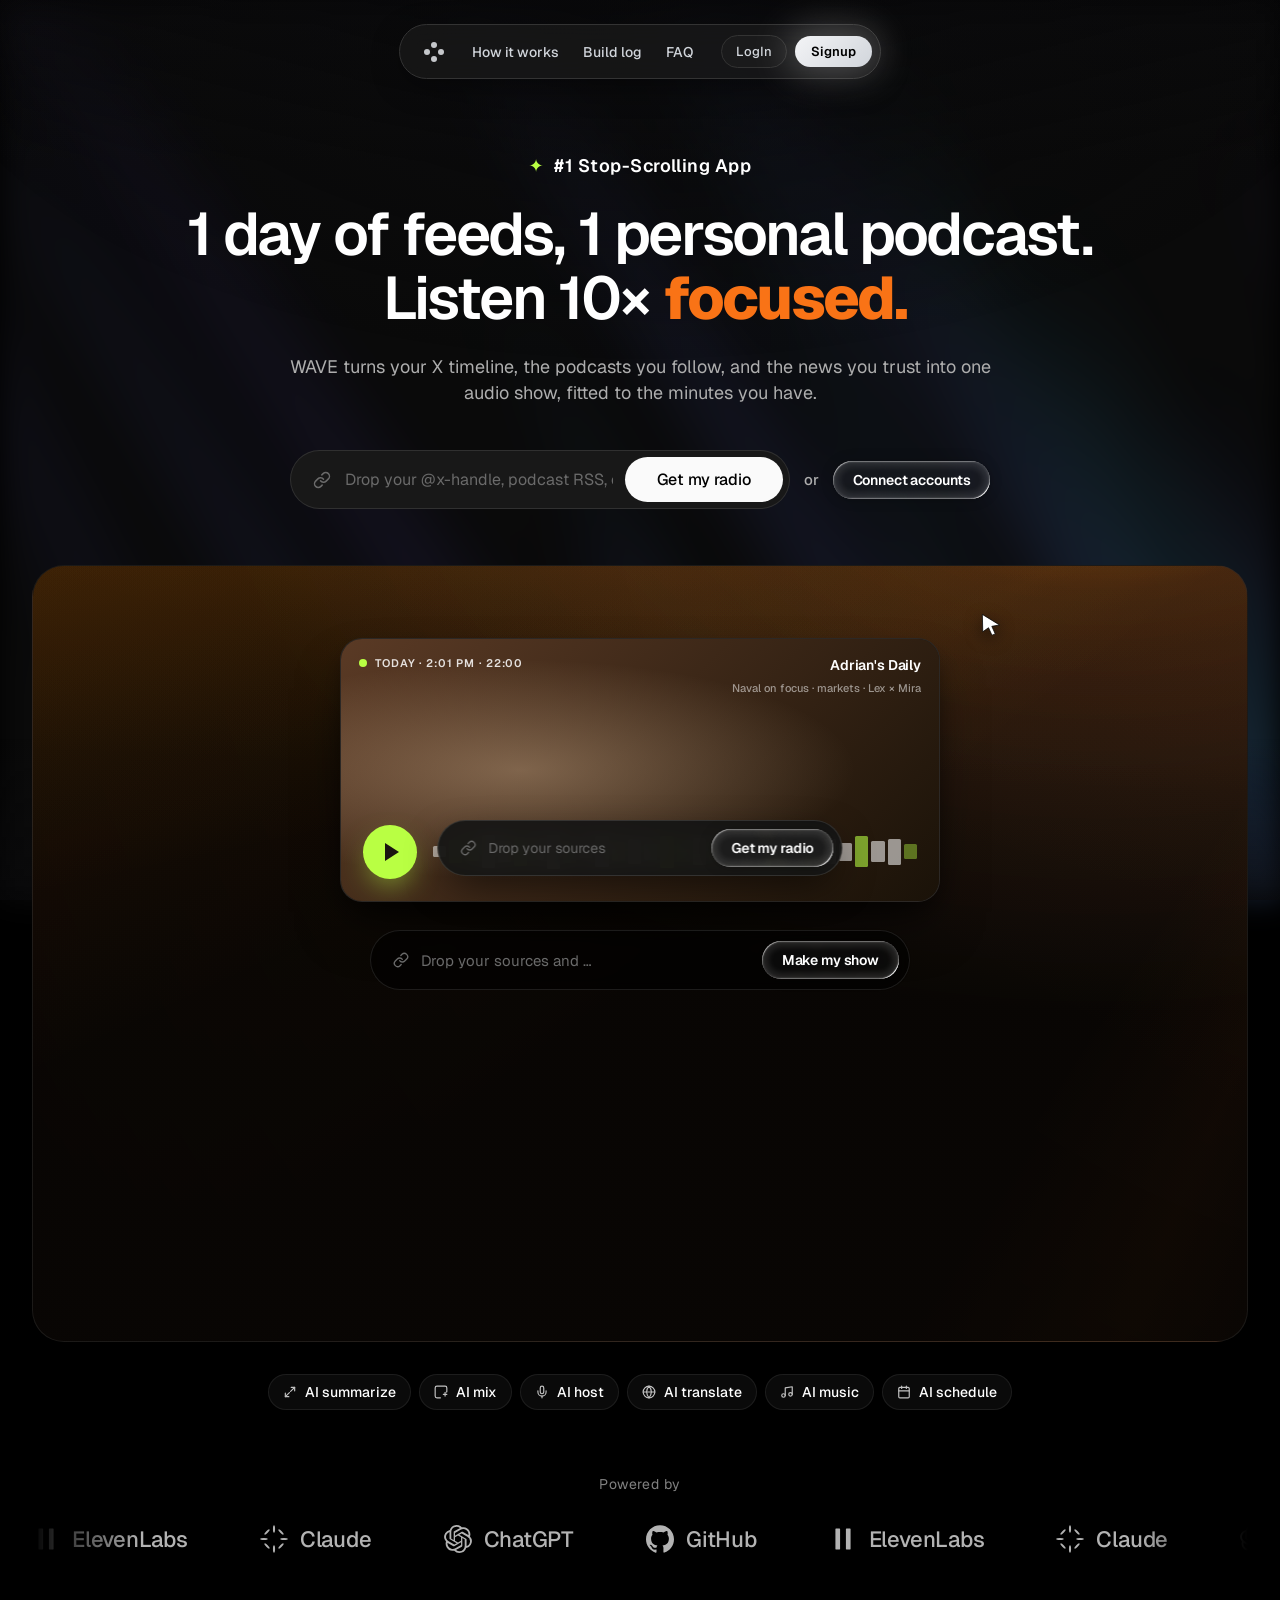
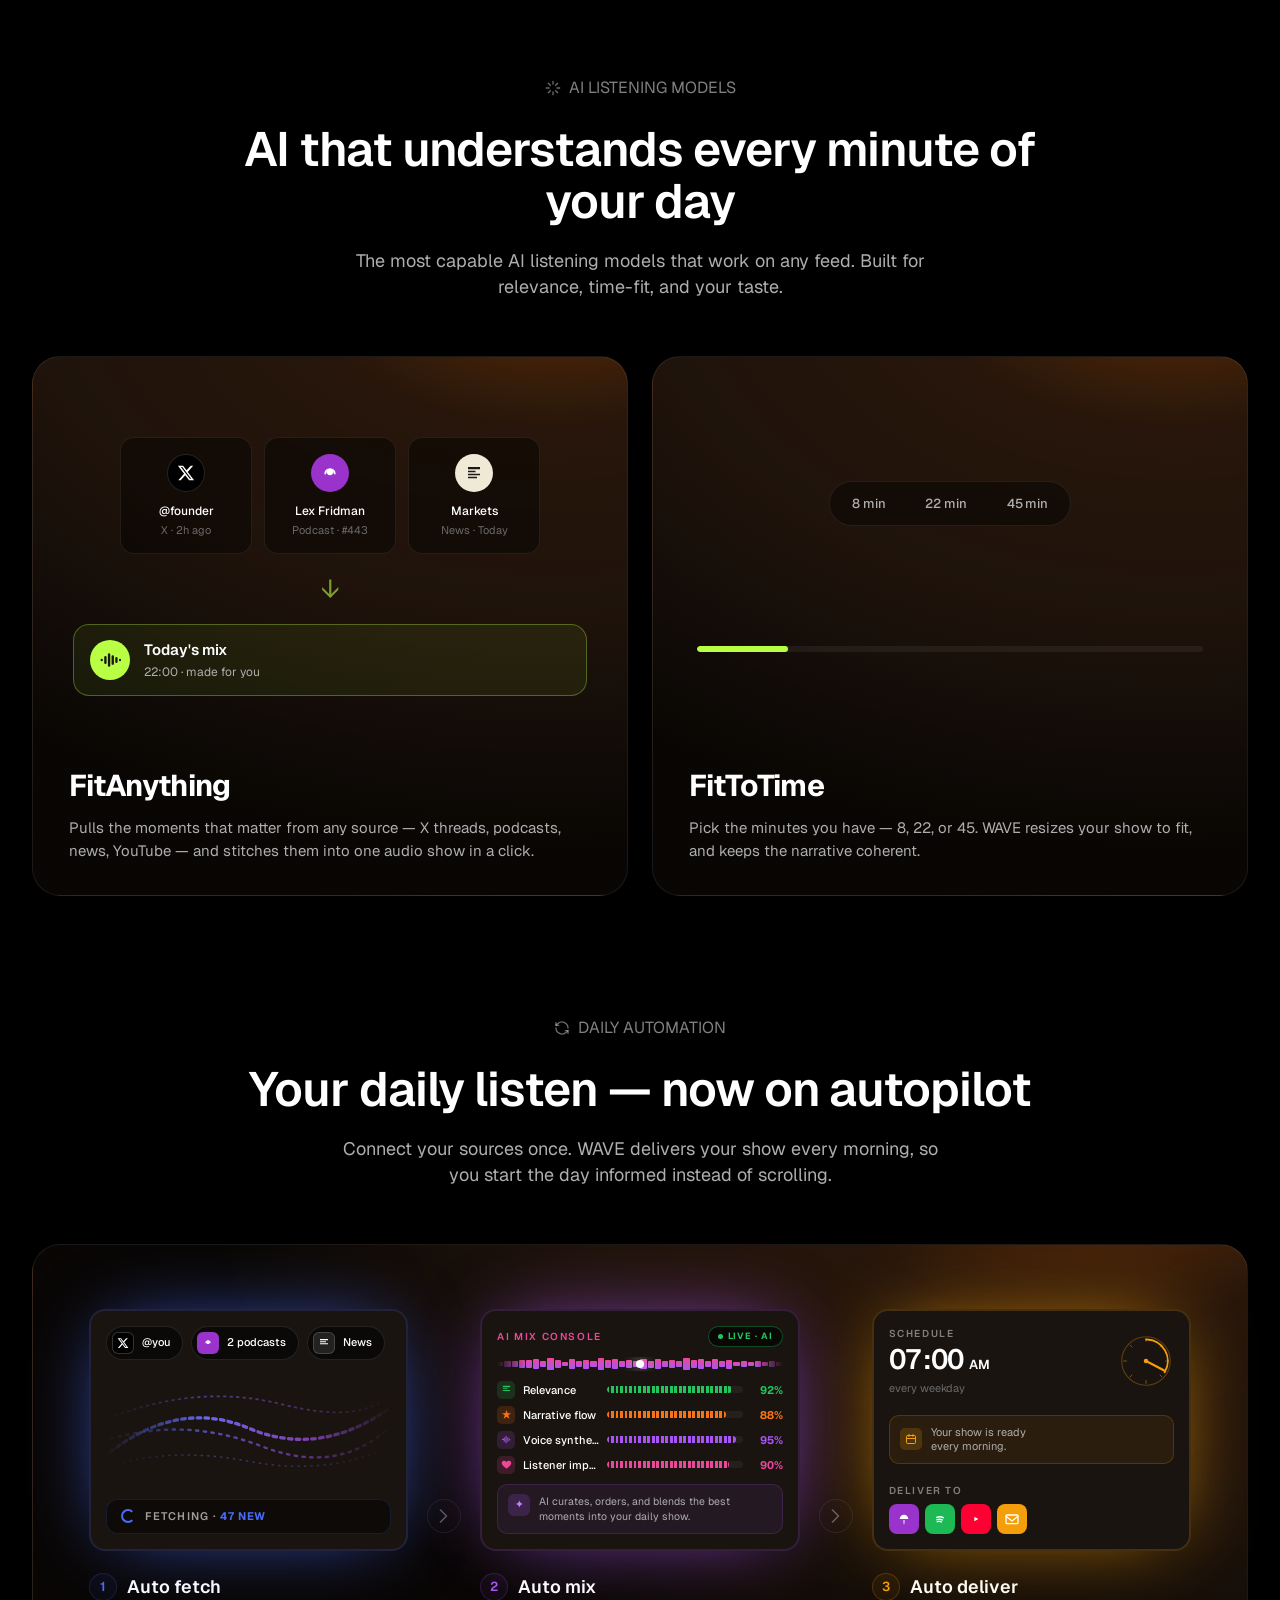
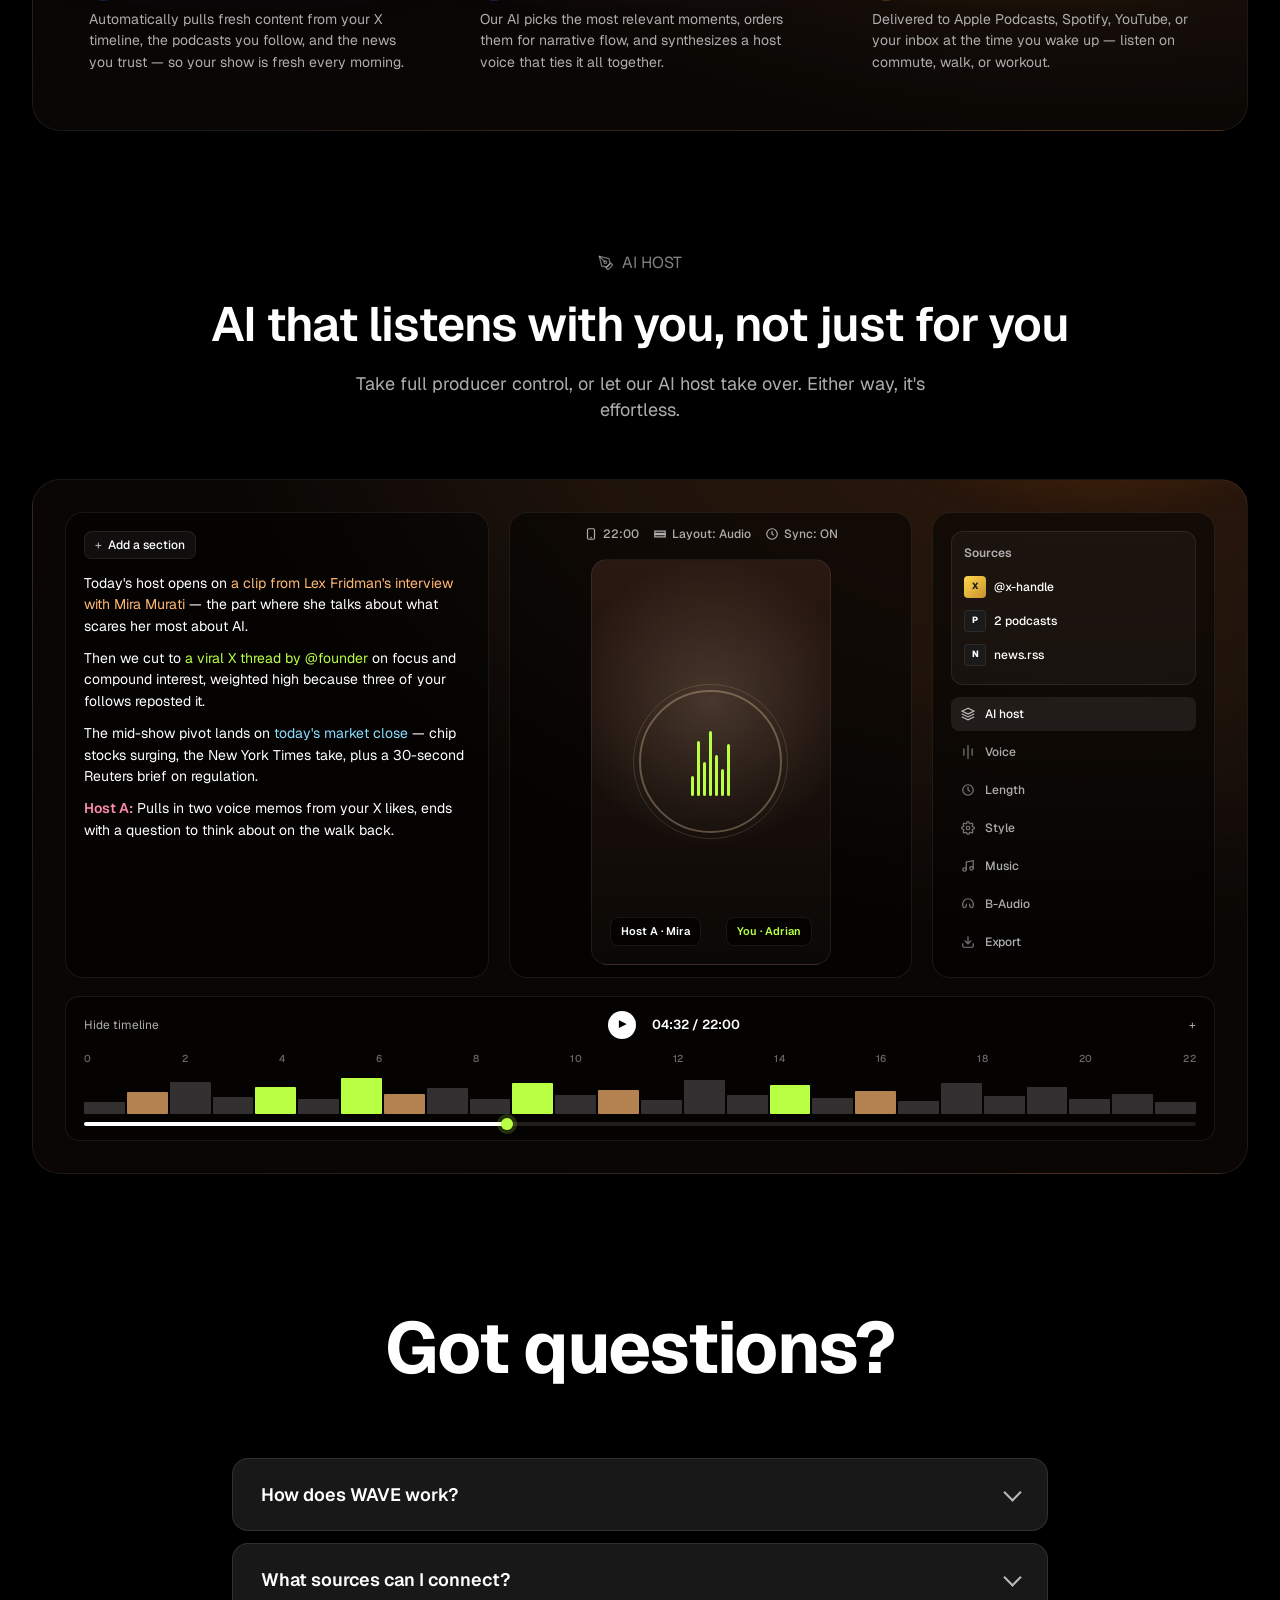
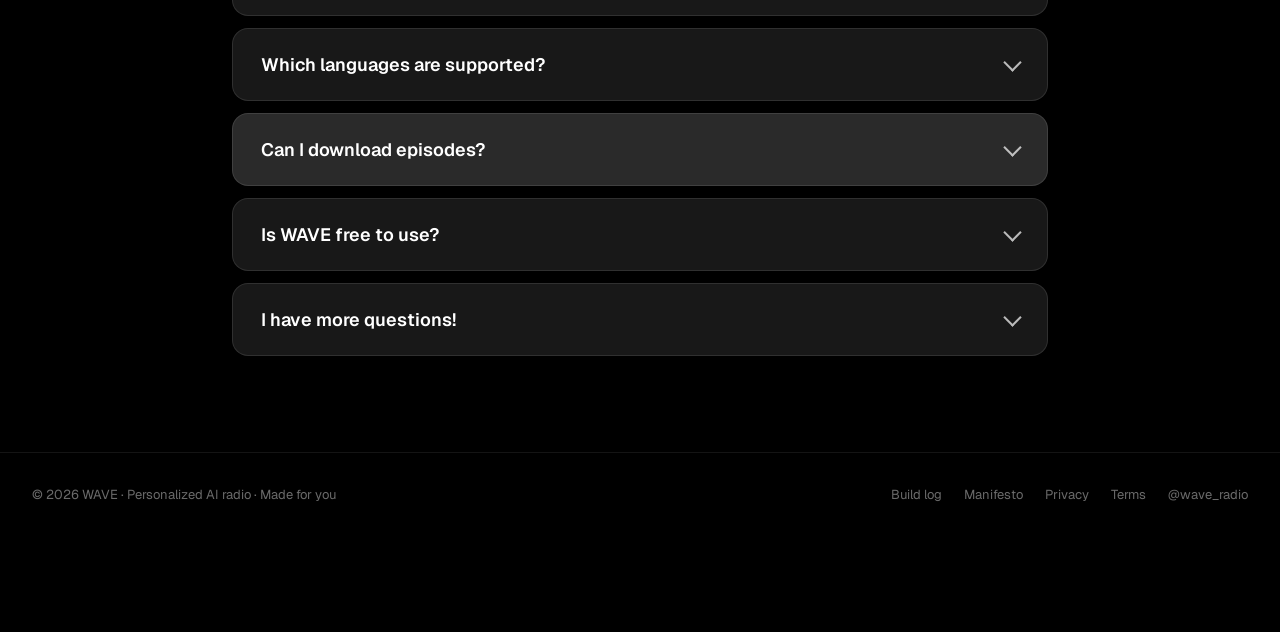
==== commit 5ac55b65: "feat(landing): Daily Automation v2 — per-card color glow + dense visuals Redesigned the 3 automation" ====
--- a/index.html
+++ b/index.html
@@ -1972,7 +1972,401 @@
     .auto-deliver-platforms .ap-yt  { background: #ff0033; color: white; }
     .auto-deliver-platforms .ap-em  { background: #f0e9d6; color: #1a1a1a; }
 
-    /* ===== Daily Automation card visuals — richer/denser visuals ===== */
+    /* ===== Daily Automation v2 — per-card color glows + denser content =====
+       Each card has its own signature color: blue (fetch) / purple (mix) /
+       amber (deliver). Numbered 1/2/3 circle next to title. */
+
+    /* Per-card glow color tokens */
+    .auto-step.step-1 { --c: #4a6cf7; --c-soft: rgba(74,108,247,0.18); --c-bg: rgba(74,108,247,0.06); }
+    .auto-step.step-2 { --c: #a855f7; --c-soft: rgba(168,85,247,0.18); --c-bg: rgba(168,85,247,0.06); }
+    .auto-step.step-3 { --c: #f59e0b; --c-soft: rgba(245,158,11,0.20); --c-bg: rgba(245,158,11,0.06); }
+
+    .auto-step .thumb {
+      border: 1px solid var(--c-soft, rgba(255,255,255,0.06));
+      box-shadow:
+        0 0 0 1px var(--c-soft, transparent) inset,
+        0 0 80px -25px var(--c, transparent),
+        0 8px 24px -8px rgba(0, 0, 0, 0.5);
+      transition: box-shadow .25s ease;
+    }
+
+    .auto-step h4 {
+      display: flex;
+      align-items: center;
+      gap: 10px;
+    }
+    .auto-step h4 svg { display: none; } /* replaced by step-num */
+    .step-num {
+      display: inline-grid;
+      place-items: center;
+      width: 28px;
+      height: 28px;
+      border-radius: 50%;
+      font-size: 13px;
+      font-weight: 600;
+      flex-shrink: 0;
+      color: var(--c, var(--ink));
+      border: 1px solid var(--c-soft, rgba(255,255,255,0.16));
+      background: var(--c-bg, rgba(0,0,0,0.4));
+    }
+
+    /* Circle arrow between cards */
+    .auto-arrow {
+      align-self: center;
+      padding-top: 50px;
+      color: var(--ink-3);
+    }
+    .auto-arrow svg.arrow-circle {
+      width: 36px;
+      height: 36px;
+    }
+
+    /* ===== Auto fetch (step 1) — pills + flowing wave + fetching status ===== */
+    .auto-fetch-thumb {
+      padding: 18px 16px 16px;
+      display: flex;
+      flex-direction: column;
+      gap: 12px;
+      background: rgba(0, 0, 0, 0.4);
+      backdrop-filter: blur(2px);
+    }
+    .af-pills {
+      display: flex;
+      gap: 8px;
+      flex-wrap: wrap;
+    }
+    .af-pill {
+      display: inline-flex;
+      align-items: center;
+      gap: 8px;
+      padding: 5px 12px 5px 5px;
+      background: rgba(0, 0, 0, 0.55);
+      border: 1px solid rgba(255, 255, 255, 0.10);
+      border-radius: 999px;
+      font-size: 11px;
+      color: var(--ink);
+      font-weight: 500;
+      line-height: 1.15;
+    }
+    .af-pill .af-pill-icon {
+      width: 22px; height: 22px;
+      border-radius: 6px;
+      display: grid;
+      place-items: center;
+      flex-shrink: 0;
+      color: #fff;
+    }
+    .af-pill .af-pill-icon svg { width: 12px; height: 12px; }
+    .af-pill .af-pill-icon.af-x   { background: #000; border: 1px solid rgba(255,255,255,0.2); }
+    .af-pill .af-pill-icon.af-pod { background: #9933cc; }
+    .af-pill .af-pill-icon.af-news{ background: rgba(255,255,255,0.10); color: var(--ink); border: 1px solid rgba(255,255,255,0.16); }
+
+    .af-flow {
+      flex: 1;
+      min-height: 78px;
+      position: relative;
+      margin: 4px 0;
+    }
+    .af-flow svg {
+      width: 100%;
+      height: 100%;
+      display: block;
+    }
+
+    .af-status {
+      display: inline-flex;
+      align-items: center;
+      gap: 10px;
+      align-self: stretch;
+      padding: 8px 14px;
+      background: rgba(0, 0, 0, 0.5);
+      border: 1px solid var(--c-soft);
+      border-radius: 12px;
+      font-size: 11px;
+      font-weight: 600;
+      color: rgba(255,255,255,0.6);
+      letter-spacing: 0.10em;
+      text-transform: uppercase;
+    }
+    .af-status strong {
+      color: #4a6cf7;
+      font-weight: 700;
+      letter-spacing: 0.06em;
+    }
+    .af-loader {
+      width: 14px; height: 14px;
+      border-radius: 50%;
+      border: 2px solid #4a6cf7;
+      border-right-color: transparent;
+      animation: af-spin 1.2s linear infinite;
+      flex-shrink: 0;
+    }
+    @keyframes af-spin { to { transform: rotate(360deg); } }
+
+    /* ===== Auto mix (step 2) — AI mix console with waveform + metrics ===== */
+    .auto-mix-thumb {
+      padding: 14px 14px 12px;
+      display: flex;
+      flex-direction: column;
+      gap: 10px;
+      background: rgba(0, 0, 0, 0.4);
+    }
+    .am-console-head {
+      display: flex;
+      align-items: center;
+      justify-content: space-between;
+      gap: 8px;
+    }
+    .am-console-label {
+      font-size: 10px;
+      font-weight: 600;
+      color: #ec4899;
+      letter-spacing: 0.16em;
+      text-transform: uppercase;
+    }
+    .am-live {
+      display: inline-flex;
+      align-items: center;
+      gap: 5px;
+      padding: 3px 9px;
+      background: rgba(0, 0, 0, 0.6);
+      border: 1px solid rgba(34, 197, 94, 0.35);
+      border-radius: 999px;
+      font-size: 9px;
+      font-weight: 700;
+      color: #22c55e;
+      letter-spacing: 0.10em;
+      text-transform: uppercase;
+    }
+    .am-live::before {
+      content: '';
+      width: 5px; height: 5px;
+      border-radius: 50%;
+      background: #22c55e;
+      animation: pulse 1.6s ease-in-out infinite;
+    }
+    .am-wave {
+      height: 46px;
+      display: flex;
+      align-items: center;
+      gap: 1px;
+      position: relative;
+      mask-image: linear-gradient(to right, transparent, black 10%, black 90%, transparent);
+      -webkit-mask-image: linear-gradient(to right, transparent, black 10%, black 90%, transparent);
+    }
+    .am-wave .bar {
+      flex: 1;
+      height: var(--h, 40%);
+      background: linear-gradient(180deg, #ec4899 0%, #a855f7 100%);
+      border-radius: 1px;
+      animation: am-bar 2.4s ease-in-out infinite alternate;
+      animation-delay: var(--d, 0s);
+      transform-origin: center;
+    }
+    @keyframes am-bar {
+      0%   { opacity: 0.4; transform: scaleY(0.85); }
+      100% { opacity: 1;   transform: scaleY(1.05); }
+    }
+    .am-wave .playhead {
+      position: absolute;
+      top: 50%;
+      left: 50%;
+      width: 8px; height: 8px;
+      border-radius: 50%;
+      background: #fff;
+      box-shadow: 0 0 14px rgba(255, 255, 255, 0.85);
+      transform: translate(-50%, -50%);
+    }
+
+    .am-metrics {
+      display: flex;
+      flex-direction: column;
+      gap: 7px;
+    }
+    .am-metric {
+      display: grid;
+      grid-template-columns: 18px 76px 1fr 32px;
+      gap: 8px;
+      align-items: center;
+      font-size: 11px;
+    }
+    .am-metric-icon {
+      width: 18px; height: 18px;
+      border-radius: 5px;
+      display: grid;
+      place-items: center;
+      color: #fff;
+    }
+    .am-metric-icon svg { width: 11px; height: 11px; }
+    .am-metric-label {
+      color: var(--ink);
+      font-weight: 500;
+      white-space: nowrap;
+      overflow: hidden;
+      text-overflow: ellipsis;
+    }
+    .am-metric-bar {
+      height: 7px;
+      background: rgba(255, 255, 255, 0.05);
+      border-radius: 4px;
+      overflow: hidden;
+      position: relative;
+    }
+    .am-metric-bar .dots {
+      display: block;
+      height: 100%;
+      width: var(--w);
+      border-radius: 4px;
+      background:
+        repeating-linear-gradient(90deg,
+          var(--c-met) 0,
+          var(--c-met) 2.5px,
+          rgba(0, 0, 0, 0.2) 2.5px,
+          rgba(0, 0, 0, 0.2) 4.5px
+        );
+    }
+    .am-metric-pct {
+      font-weight: 700;
+      font-size: 11px;
+      text-align: right;
+      color: var(--c-met);
+      font-feature-settings: 'tnum';
+    }
+    /* per-metric color */
+    .am-metric.m-rel  { --c-met: #22c55e; }
+    .am-metric.m-rel  .am-metric-icon { background: rgba(34,197,94,0.16); color: #22c55e; }
+    .am-metric.m-flow { --c-met: #f97316; }
+    .am-metric.m-flow .am-metric-icon { background: rgba(249,115,22,0.16); color: #f97316; }
+    .am-metric.m-voice{ --c-met: #a855f7; }
+    .am-metric.m-voice.am-metric .am-metric-icon { background: rgba(168,85,247,0.16); color: #a855f7; }
+    .am-metric.m-imp  { --c-met: #ec4899; }
+    .am-metric.m-imp  .am-metric-icon { background: rgba(236,72,153,0.16); color: #ec4899; }
+
+    .am-subtitle {
+      display: flex;
+      align-items: flex-start;
+      gap: 9px;
+      padding: 9px 10px;
+      background: rgba(168, 85, 247, 0.08);
+      border: 1px solid rgba(168, 85, 247, 0.18);
+      border-radius: 10px;
+      font-size: 10.5px;
+      line-height: 1.42;
+      color: var(--ink-2);
+    }
+    .am-subtitle-icon {
+      flex-shrink: 0;
+      width: 22px; height: 22px;
+      border-radius: 6px;
+      background: rgba(168, 85, 247, 0.18);
+      color: #c084fc;
+      display: grid;
+      place-items: center;
+      font-size: 11px;
+    }
+
+    /* ===== Auto deliver (step 3) — schedule + clock + apps ===== */
+    .auto-deliver-thumb {
+      padding: 16px 16px 14px;
+      display: flex;
+      flex-direction: column;
+      gap: 12px;
+      background: rgba(0, 0, 0, 0.4);
+    }
+    .ad-schedule-row {
+      display: grid;
+      grid-template-columns: 1fr auto;
+      align-items: center;
+      gap: 12px;
+    }
+    .ad-schedule-info { min-width: 0; }
+    .ad-schedule-label {
+      font-size: 10px;
+      font-weight: 600;
+      color: rgba(255, 255, 255, 0.45);
+      letter-spacing: 0.16em;
+      text-transform: uppercase;
+      margin-bottom: 4px;
+    }
+    .ad-time-big {
+      display: inline-flex;
+      align-items: baseline;
+      gap: 5px;
+      color: var(--ink);
+    }
+    .ad-time-num {
+      font-size: 28px;
+      font-weight: 600;
+      letter-spacing: -0.02em;
+      line-height: 1;
+      font-feature-settings: 'tnum';
+    }
+    .ad-time-am {
+      font-size: 13px;
+      font-weight: 600;
+      letter-spacing: -0.01em;
+    }
+    .ad-time-sub {
+      font-size: 11px;
+      color: var(--ink-3);
+      margin-top: 4px;
+    }
+    .ad-clock {
+      width: 56px;
+      height: 56px;
+      flex-shrink: 0;
+    }
+
+    .ad-ready {
+      display: flex;
+      align-items: center;
+      gap: 9px;
+      padding: 9px 10px;
+      background: rgba(245, 158, 11, 0.07);
+      border: 1px solid rgba(245, 158, 11, 0.20);
+      border-radius: 10px;
+      font-size: 11px;
+      line-height: 1.35;
+      color: var(--ink-2);
+    }
+    .ad-ready-icon {
+      flex-shrink: 0;
+      width: 22px; height: 22px;
+      border-radius: 5px;
+      background: rgba(245, 158, 11, 0.18);
+      color: #f59e0b;
+      display: grid;
+      place-items: center;
+    }
+    .ad-ready-icon svg { width: 12px; height: 12px; }
+
+    .ad-deliver-label {
+      font-size: 10px;
+      font-weight: 600;
+      color: rgba(255, 255, 255, 0.45);
+      letter-spacing: 0.16em;
+      text-transform: uppercase;
+      margin-bottom: 6px;
+    }
+    .ad-apps {
+      display: flex;
+      gap: 6px;
+    }
+    .ad-app {
+      width: 30px; height: 30px;
+      border-radius: 8px;
+      display: grid;
+      place-items: center;
+      color: #fff;
+      flex-shrink: 0;
+    }
+    .ad-app svg { width: 16px; height: 16px; }
+    .ad-app-pod   { background: #9933cc; }
+    .ad-app-spt   { background: #1db954; }
+    .ad-app-yt    { background: #ff0033; }
+    .ad-app-email { background: #f59e0b; }
+
+    /* ===== Daily Automation v1 leftovers (orphaned, will be cleaned later) ===== */
 
     /* Auto fetch — 3 stacked source preview cards + live "fetching" pulse */
     .auto-fetch-thumb {
@@ -3414,98 +3808,210 @@
   <div class="auto-card">
     <div class="auto-steps">
 
-      <!-- Step 1: Auto fetch — 3 stacked source preview cards + live pulse -->
-      <div class="auto-step">
+      <!-- Step 1: Auto fetch — pills + flowing-particle visual + fetching status -->
+      <div class="auto-step step-1">
         <div class="thumb auto-fetch-thumb">
-          <div class="af-card af-x">
-            <div class="af-head">
-              <span class="af-icon"><svg viewBox="0 0 24 24" fill="currentColor"><path d="M18.244 2.25h3.308l-7.227 8.26 8.502 11.24H16.17l-5.214-6.817L4.99 21.75H1.68l7.73-8.835L1.254 2.25H8.08l4.713 6.231zm-1.161 17.52h1.833L7.084 4.126H5.117z"/></svg></span>
-              <strong>@founder</strong>
-              <span class="af-time">2h</span>
-            </div>
-            <div class="af-body"><span class="af-line w90"></span><span class="af-line w70"></span></div>
+          <div class="af-pills">
+            <span class="af-pill"><span class="af-pill-icon af-x"><svg viewBox="0 0 24 24" fill="currentColor" aria-hidden="true"><path d="M18.244 2.25h3.308l-7.227 8.26 8.502 11.24H16.17l-5.214-6.817L4.99 21.75H1.68l7.73-8.835L1.254 2.25H8.08l4.713 6.231zm-1.161 17.52h1.833L7.084 4.126H5.117z"/></svg></span>@you</span>
+            <span class="af-pill"><span class="af-pill-icon af-pod"><svg viewBox="0 0 24 24" fill="none" stroke="currentColor" stroke-width="2.4" aria-hidden="true"><circle cx="12" cy="11" r="2" fill="currentColor"/><path d="M8 11.5a4 4 0 1 1 8 0" stroke-linecap="round"/></svg></span>2 podcasts</span>
+            <span class="af-pill"><span class="af-pill-icon af-news"><svg viewBox="0 0 24 24" fill="currentColor" aria-hidden="true"><path d="M4 4h16v2.5H4V4zm0 4.5h12v2H4v-2zm0 4h16v2H4v-2z"/></svg></span>News</span>
           </div>
-          <div class="af-card af-pod">
-            <div class="af-head">
-              <span class="af-icon"><svg viewBox="0 0 24 24" fill="none" stroke="currentColor" stroke-width="2.4"><circle cx="12" cy="11" r="2.4" fill="currentColor"/><path d="M8 11.5a4 4 0 1 1 8 0"/></svg></span>
-              <strong>Lex Fridman</strong>
-              <span class="af-time">#443</span>
-            </div>
-            <div class="af-body"><span class="af-line w80"></span></div>
+          <div class="af-flow" aria-hidden="true">
+            <svg viewBox="0 0 220 78" preserveAspectRatio="none">
+              <defs>
+                <linearGradient id="flowGrad" x1="0" y1="0" x2="1" y2="0">
+                  <stop offset="0%"   stop-color="#4a6cf7" stop-opacity="0"/>
+                  <stop offset="35%"  stop-color="#6d6cf7" stop-opacity="0.95"/>
+                  <stop offset="70%"  stop-color="#a855f7" stop-opacity="0.7"/>
+                  <stop offset="100%" stop-color="#a855f7" stop-opacity="0"/>
+                </linearGradient>
+              </defs>
+              <path d="M 0 56 Q 55 18, 110 38 T 220 24" stroke="url(#flowGrad)" stroke-width="2.2" fill="none" stroke-dasharray="3 3" stroke-linecap="round">
+                <animate attributeName="stroke-dashoffset" from="0" to="-24" dur="2.6s" repeatCount="indefinite"/>
+              </path>
+              <path d="M 0 46 Q 60 30, 120 50 T 220 36" stroke="url(#flowGrad)" stroke-width="1.6" fill="none" stroke-dasharray="2 4" opacity="0.7" stroke-linecap="round">
+                <animate attributeName="stroke-dashoffset" from="0" to="-18" dur="3.2s" repeatCount="indefinite"/>
+              </path>
+              <path d="M 0 32 Q 70 8, 135 22 T 220 14" stroke="url(#flowGrad)" stroke-width="1.2" fill="none" stroke-dasharray="1.5 3.5" opacity="0.5" stroke-linecap="round">
+                <animate attributeName="stroke-dashoffset" from="0" to="-15" dur="3.8s" repeatCount="indefinite"/>
+              </path>
+              <path d="M 0 64 Q 50 50, 110 60 T 220 50" stroke="url(#flowGrad)" stroke-width="1" fill="none" stroke-dasharray="1 4" opacity="0.4" stroke-linecap="round">
+                <animate attributeName="stroke-dashoffset" from="0" to="-10" dur="4.4s" repeatCount="indefinite"/>
+              </path>
+            </svg>
           </div>
-          <div class="af-card af-news">
-            <div class="af-head">
-              <span class="af-icon"><svg viewBox="0 0 24 24" fill="currentColor"><path d="M4 4h16v3H4V4zm0 5h10v2H4V9zm0 4h16v2H4v-2z"/></svg></span>
-              <strong>Markets · Today</strong>
-            </div>
-            <div class="af-body"><span class="af-line w85"></span></div>
+          <div class="af-status">
+            <span class="af-loader"></span>
+            <span>Fetching · <strong>47 NEW</strong></span>
           </div>
-          <div class="af-pulse"><span class="af-dot"></span>Fetching · 47 new</div>
         </div>
         <h4>
-          <svg viewBox="0 0 24 24" fill="none" stroke="currentColor" stroke-width="2" stroke-linecap="round" stroke-linejoin="round"><path d="M12 3v12"/><path d="m6 9 6 6 6-6"/><path d="M5 21h14"/></svg>
+          <span class="step-num">1</span>
           Auto fetch
         </h4>
         <p>Automatically pulls fresh content from your X timeline, the podcasts you follow, and the news you trust — so your show is fresh every morning.</p>
       </div>
 
       <div class="auto-arrow">
-        <svg viewBox="0 0 24 24" fill="none" stroke="currentColor" stroke-width="1.5" stroke-linecap="round" stroke-linejoin="round">
-          <path d="M5 12h14"/><path d="m13 6 6 6-6 6"/>
+        <svg class="arrow-circle" viewBox="0 0 36 36" fill="none" aria-hidden="true">
+          <circle cx="18" cy="18" r="16.5" stroke="rgba(255,255,255,0.12)" stroke-width="1"/>
+          <path d="M14.5 12 L20.5 18 L14.5 24" stroke="rgba(255,255,255,0.45)" stroke-width="1.6" stroke-linecap="round" stroke-linejoin="round"/>
         </svg>
       </div>
 
-      <!-- Step 2: Auto mix — animated 4-channel mixer -->
-      <div class="auto-step">
+      <!-- Step 2: Auto mix — AI mix console with waveform + 4 metrics -->
+      <div class="auto-step step-2">
         <div class="thumb auto-mix-thumb">
-          <div class="am-header">
-            <span class="am-pill">Live · AI</span>
-            <span class="am-title">Composing 22:00</span>
+          <div class="am-console-head">
+            <span class="am-console-label">AI Mix Console</span>
+            <span class="am-live">Live · AI</span>
           </div>
-          <div class="am-tracks">
-            <div class="am-track"><span class="am-label">X</span><div class="am-bar"><span style="--w:72%"></span></div></div>
-            <div class="am-track"><span class="am-label">POD</span><div class="am-bar"><span style="--w:54%"></span></div></div>
-            <div class="am-track"><span class="am-label">NEWS</span><div class="am-bar"><span style="--w:88%"></span></div></div>
-            <div class="am-track"><span class="am-label">YT</span><div class="am-bar"><span style="--w:42%"></span></div></div>
+          <div class="am-wave" aria-hidden="true">
+            <span class="bar" style="--h:32%; --d:0s"></span>
+            <span class="bar" style="--h:48%; --d:-0.1s"></span>
+            <span class="bar" style="--h:38%; --d:-0.2s"></span>
+            <span class="bar" style="--h:62%; --d:-0.3s"></span>
+            <span class="bar" style="--h:54%; --d:-0.4s"></span>
+            <span class="bar" style="--h:74%; --d:-0.5s"></span>
+            <span class="bar" style="--h:42%; --d:-0.6s"></span>
+            <span class="bar" style="--h:88%; --d:-0.7s"></span>
+            <span class="bar" style="--h:58%; --d:-0.8s"></span>
+            <span class="bar" style="--h:36%; --d:-0.9s"></span>
+            <span class="bar" style="--h:80%; --d:-1.0s"></span>
+            <span class="bar" style="--h:50%; --d:-1.1s"></span>
+            <span class="bar" style="--h:66%; --d:-1.2s"></span>
+            <span class="bar" style="--h:42%; --d:0s"></span>
+            <span class="bar" style="--h:84%; --d:-0.15s"></span>
+            <span class="bar" style="--h:56%; --d:-0.25s"></span>
+            <span class="bar" style="--h:70%; --d:-0.35s"></span>
+            <span class="bar" style="--h:46%; --d:-0.45s"></span>
+            <span class="bar" style="--h:60%; --d:-0.55s"></span>
+            <span class="bar" style="--h:38%; --d:-0.65s"></span>
+            <span class="bar" style="--h:78%; --d:-0.75s"></span>
+            <span class="bar" style="--h:52%; --d:-0.85s"></span>
+            <span class="bar" style="--h:72%; --d:-0.95s"></span>
+            <span class="bar" style="--h:44%; --d:-1.05s"></span>
+            <span class="bar" style="--h:64%; --d:0s"></span>
+            <span class="bar" style="--h:48%; --d:-0.18s"></span>
+            <span class="bar" style="--h:82%; --d:-0.28s"></span>
+            <span class="bar" style="--h:54%; --d:-0.38s"></span>
+            <span class="bar" style="--h:68%; --d:-0.48s"></span>
+            <span class="bar" style="--h:40%; --d:-0.58s"></span>
+            <span class="bar" style="--h:76%; --d:-0.68s"></span>
+            <span class="bar" style="--h:44%; --d:-0.78s"></span>
+            <span class="bar" style="--h:66%; --d:-0.88s"></span>
+            <span class="bar" style="--h:36%; --d:-0.98s"></span>
+            <span class="bar" style="--h:50%; --d:-1.08s"></span>
+            <span class="bar" style="--h:32%; --d:-0.05s"></span>
+            <span class="bar" style="--h:42%; --d:-0.16s"></span>
+            <span class="bar" style="--h:30%; --d:-0.26s"></span>
+            <span class="bar" style="--h:38%; --d:-0.36s"></span>
+            <span class="bar" style="--h:28%; --d:-0.46s"></span>
+            <span class="playhead"></span>
+          </div>
+          <div class="am-metrics">
+            <div class="am-metric m-rel">
+              <span class="am-metric-icon"><svg viewBox="0 0 24 24" fill="currentColor" aria-hidden="true"><path d="M4 4h16v3H4V4zm0 5h10v2H4V9zm0 4h16v2H4v-2z"/></svg></span>
+              <span class="am-metric-label">Relevance</span>
+              <span class="am-metric-bar"><span class="dots" style="--w:92%"></span></span>
+              <span class="am-metric-pct">92%</span>
+            </div>
+            <div class="am-metric m-flow">
+              <span class="am-metric-icon"><svg viewBox="0 0 24 24" fill="currentColor" aria-hidden="true"><path d="m12 2 2.4 7.4H22l-6.2 4.5 2.4 7.4-6.2-4.6-6.2 4.6 2.4-7.4L2 9.4h7.6L12 2z"/></svg></span>
+              <span class="am-metric-label">Narrative flow</span>
+              <span class="am-metric-bar"><span class="dots" style="--w:88%"></span></span>
+              <span class="am-metric-pct">88%</span>
+            </div>
+            <div class="am-metric m-voice">
+              <span class="am-metric-icon"><svg viewBox="0 0 24 24" fill="none" stroke="currentColor" stroke-width="2.2" stroke-linecap="round" aria-hidden="true"><path d="M3 12h2M7 8v8M11 5v14M15 8v8M19 11v2"/></svg></span>
+              <span class="am-metric-label">Voice synthesis</span>
+              <span class="am-metric-bar"><span class="dots" style="--w:95%"></span></span>
+              <span class="am-metric-pct">95%</span>
+            </div>
+            <div class="am-metric m-imp">
+              <span class="am-metric-icon"><svg viewBox="0 0 24 24" fill="currentColor" aria-hidden="true"><path d="M12 21s-7-4.5-9.5-9C0 8 3 4 7 4c2 0 3.5 1 5 2.5C13.5 5 15 4 17 4c4 0 7 4 4.5 8-2.5 4.5-9.5 9-9.5 9z"/></svg></span>
+              <span class="am-metric-label">Listener impact</span>
+              <span class="am-metric-bar"><span class="dots" style="--w:90%"></span></span>
+              <span class="am-metric-pct">90%</span>
+            </div>
+          </div>
+          <div class="am-subtitle">
+            <span class="am-subtitle-icon">✦</span>
+            <span>AI curates, orders, and blends the best moments into your daily show.</span>
           </div>
         </div>
         <h4>
-          <svg viewBox="0 0 24 24" fill="none" stroke="currentColor" stroke-width="2" stroke-linecap="round" stroke-linejoin="round"><path d="m12 3-1.9 5.8L4 10l5 4-1.5 6 4.5-3 4.5 3-1.5-6 5-4-6.1-1.2z"/></svg>
+          <span class="step-num">2</span>
           Auto mix
         </h4>
         <p>Our AI picks the most relevant moments, orders them for narrative flow, and synthesizes a host voice that ties it all together.</p>
       </div>
 
       <div class="auto-arrow">
-        <svg viewBox="0 0 24 24" fill="none" stroke="currentColor" stroke-width="1.5" stroke-linecap="round" stroke-linejoin="round">
-          <path d="M5 12h14"/><path d="m13 6 6 6-6 6"/>
+        <svg class="arrow-circle" viewBox="0 0 36 36" fill="none" aria-hidden="true">
+          <circle cx="18" cy="18" r="16.5" stroke="rgba(255,255,255,0.12)" stroke-width="1"/>
+          <path d="M14.5 12 L20.5 18 L14.5 24" stroke="rgba(255,255,255,0.45)" stroke-width="1.6" stroke-linecap="round" stroke-linejoin="round"/>
         </svg>
       </div>
 
-      <!-- Step 3: Auto deliver — show preview card + time + platform icons -->
-      <div class="auto-step">
+      <!-- Step 3: Auto deliver — schedule + clock + delivery channels -->
+      <div class="auto-step step-3">
         <div class="thumb auto-deliver-thumb">
-          <div class="ad-show-card">
-            <span class="ad-show-art"></span>
-            <div class="ad-show-info">
-              <div class="ad-show-title">Today's Daily</div>
-              <div class="ad-show-meta">22:00 · Adrian</div>
+          <div class="ad-schedule-row">
+            <div class="ad-schedule-info">
+              <div class="ad-schedule-label">Schedule</div>
+              <div class="ad-time-big">
+                <span class="ad-time-num">07:00</span>
+                <span class="ad-time-am">AM</span>
+              </div>
+              <div class="ad-time-sub">every weekday</div>
             </div>
-            <span class="ad-show-play">▶</span>
+            <svg class="ad-clock" viewBox="0 0 60 60" fill="none" aria-hidden="true">
+              <circle cx="30" cy="30" r="26" stroke="rgba(245,158,11,0.30)" stroke-width="1.2"/>
+              <g stroke="rgba(245,158,11,0.5)" stroke-width="1" stroke-linecap="round">
+                <line x1="30" y1="6"  x2="30" y2="9"/>
+                <line x1="30" y1="51" x2="30" y2="54"/>
+                <line x1="6"  y1="30" x2="9"  y2="30"/>
+                <line x1="51" y1="30" x2="54" y2="30"/>
+                <line x1="13" y1="13" x2="15" y2="15"/>
+                <line x1="45" y1="45" x2="47" y2="47"/>
+                <line x1="13" y1="47" x2="15" y2="45"/>
+                <line x1="45" y1="15" x2="47" y2="13"/>
+              </g>
+              <path d="M 30 7 A 23 23 0 0 1 50 42" stroke="#f59e0b" stroke-width="2" stroke-linecap="round" fill="none"/>
+              <line x1="30" y1="30" x2="49" y2="40" stroke="#f59e0b" stroke-width="2.4" stroke-linecap="round"/>
+              <circle cx="30" cy="30" r="2.4" fill="#f59e0b"/>
+            </svg>
           </div>
-          <div class="ad-time">
-            <span class="ad-when">07:00 AM</span>
-            <span class="ad-every">every<br>weekday</span>
+          <div class="ad-ready">
+            <span class="ad-ready-icon">
+              <svg viewBox="0 0 24 24" fill="none" stroke="currentColor" stroke-width="2" stroke-linecap="round" aria-hidden="true">
+                <rect x="3" y="5" width="18" height="16" rx="2"/>
+                <path d="M16 3v4M8 3v4M3 11h18"/>
+              </svg>
+            </span>
+            <span>Your show is ready<br>every morning.</span>
           </div>
-          <div class="ad-platforms">
-            <span class="ap-pod" title="Apple Podcasts">P</span>
-            <span class="ap-spt" title="Spotify">S</span>
-            <span class="ap-yt" title="YouTube">Y</span>
-            <span class="ap-em" title="Email">@</span>
+          <div>
+            <div class="ad-deliver-label">Deliver to</div>
+            <div class="ad-apps">
+              <span class="ad-app ad-app-pod" title="Apple Podcasts">
+                <svg viewBox="0 0 24 24" fill="currentColor" aria-hidden="true"><circle cx="12" cy="9" r="2.4"/><path d="M8 10.5a4 4 0 1 1 8 0M5.5 12a6.5 6.5 0 1 1 13 0M11 14h2l-.6 6h-.8z"/></svg>
+              </span>
+              <span class="ad-app ad-app-spt" title="Spotify">
+                <svg viewBox="0 0 24 24" fill="none" stroke="currentColor" stroke-width="2.2" stroke-linecap="round" aria-hidden="true"><circle cx="12" cy="12" r="10" stroke="currentColor" stroke-width="0" fill="currentColor" opacity="0"/><path d="M7 9.5c3-1 7-1 10 .5M7.5 13c2.5-.8 5.5-.8 8 .4M8 16c2-.6 4-.6 6 .3" stroke="white"/></svg>
+              </span>
+              <span class="ad-app ad-app-yt" title="YouTube">
+                <svg viewBox="0 0 24 24" fill="white" aria-hidden="true"><path d="M9.5 8.5v7l6-3.5z"/></svg>
+              </span>
+              <span class="ad-app ad-app-email" title="Email">
+                <svg viewBox="0 0 24 24" fill="none" stroke="white" stroke-width="2" stroke-linecap="round" stroke-linejoin="round" aria-hidden="true"><rect x="3" y="6" width="18" height="13" rx="1.5"/><path d="M3 8 l9 7 9-7"/></svg>
+              </span>
+            </div>
           </div>
         </div>
         <h4>
-          <svg viewBox="0 0 24 24" fill="none" stroke="currentColor" stroke-width="2" stroke-linecap="round" stroke-linejoin="round"><rect x="3" y="4" width="18" height="18" rx="2"/><path d="M16 2v4M8 2v4M3 10h18"/></svg>
+          <span class="step-num">3</span>
           Auto deliver
         </h4>
         <p>Delivered to Apple Podcasts, Spotify, YouTube, or your inbox at the time you wake up — listen on commute, walk, or workout.</p>
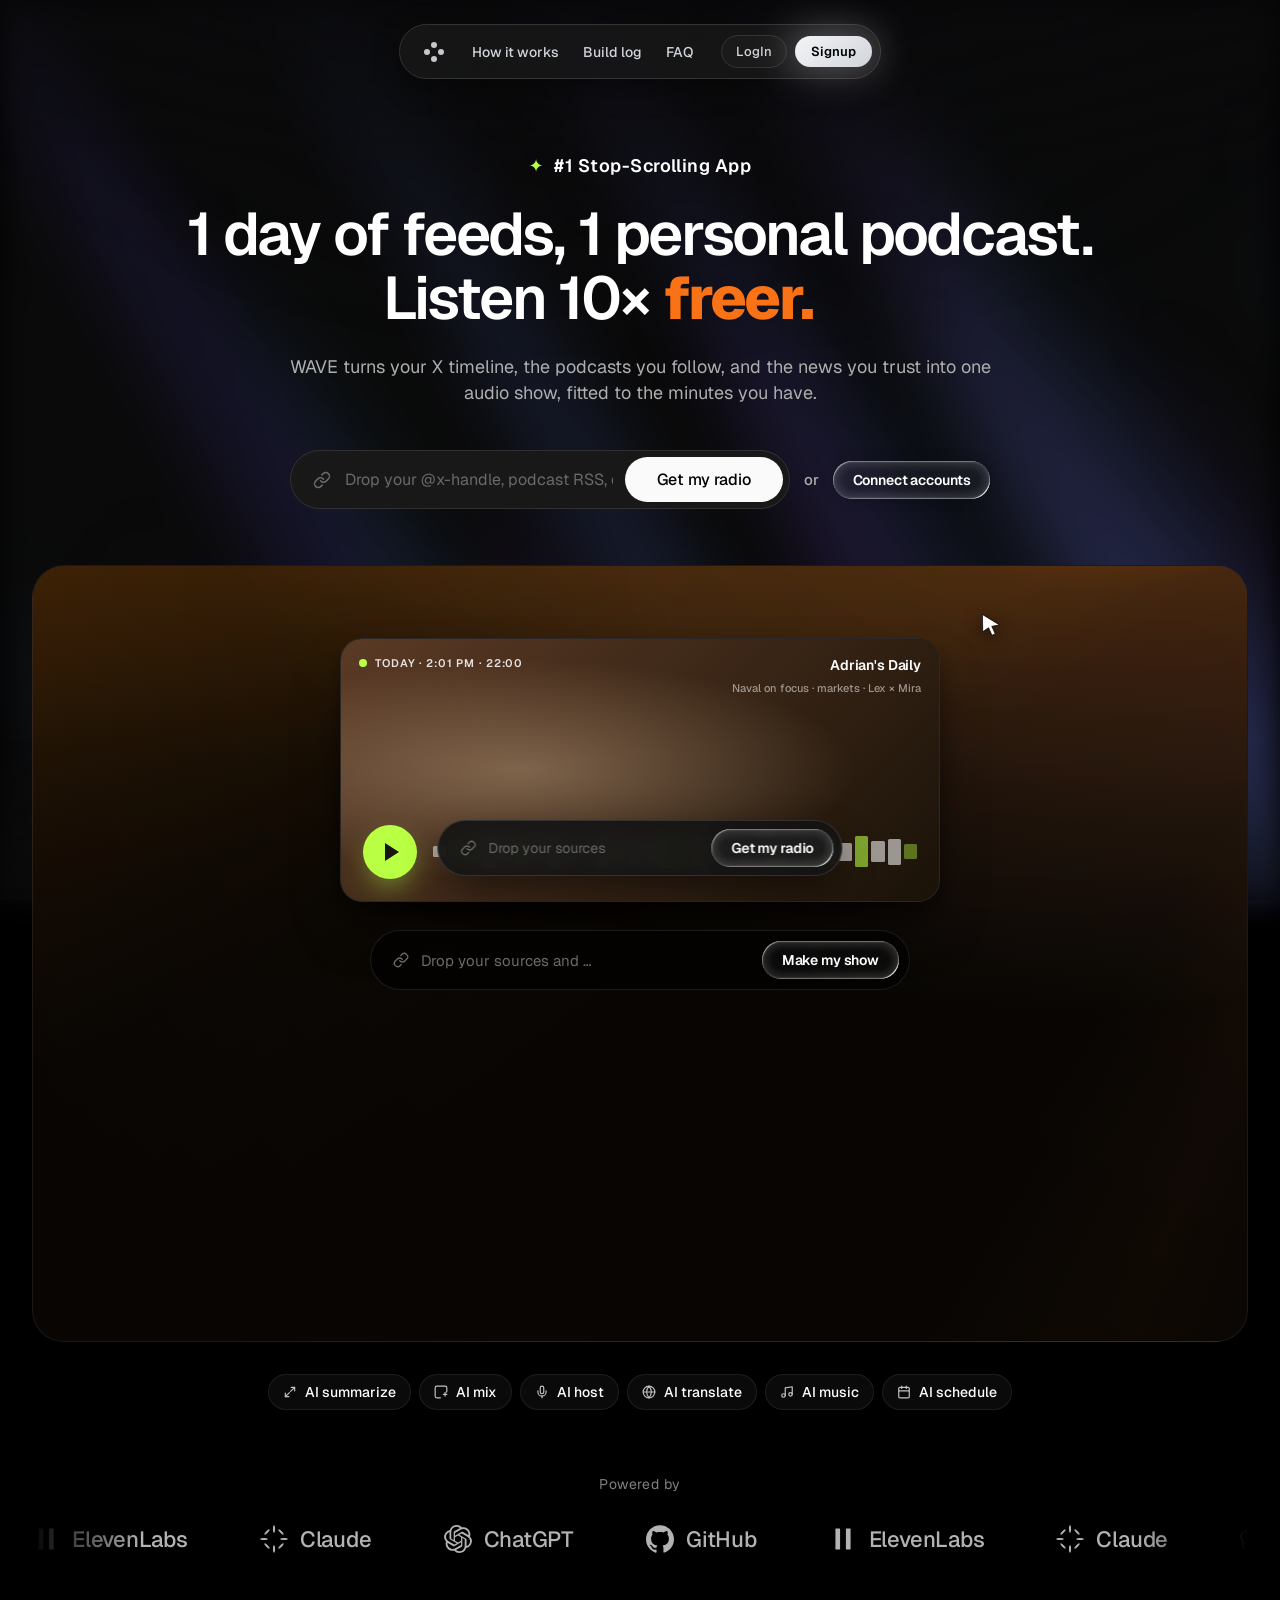
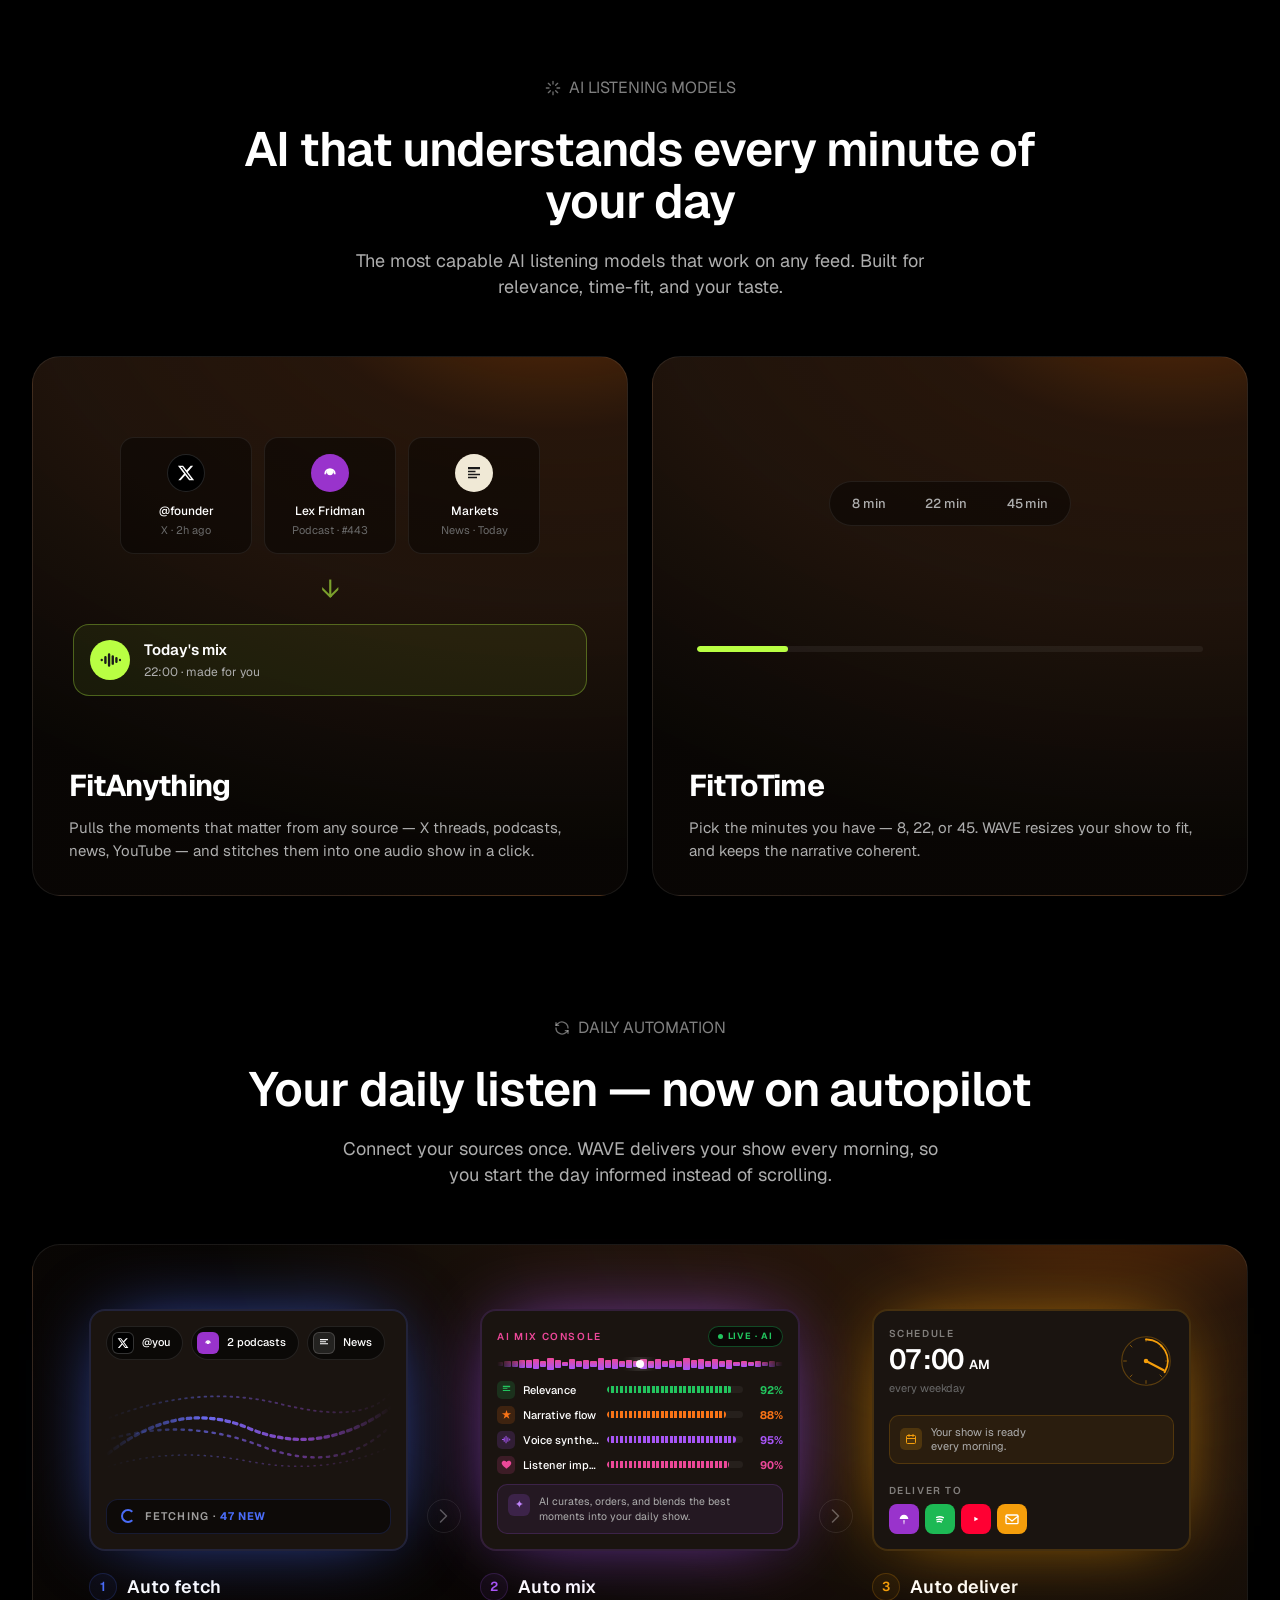
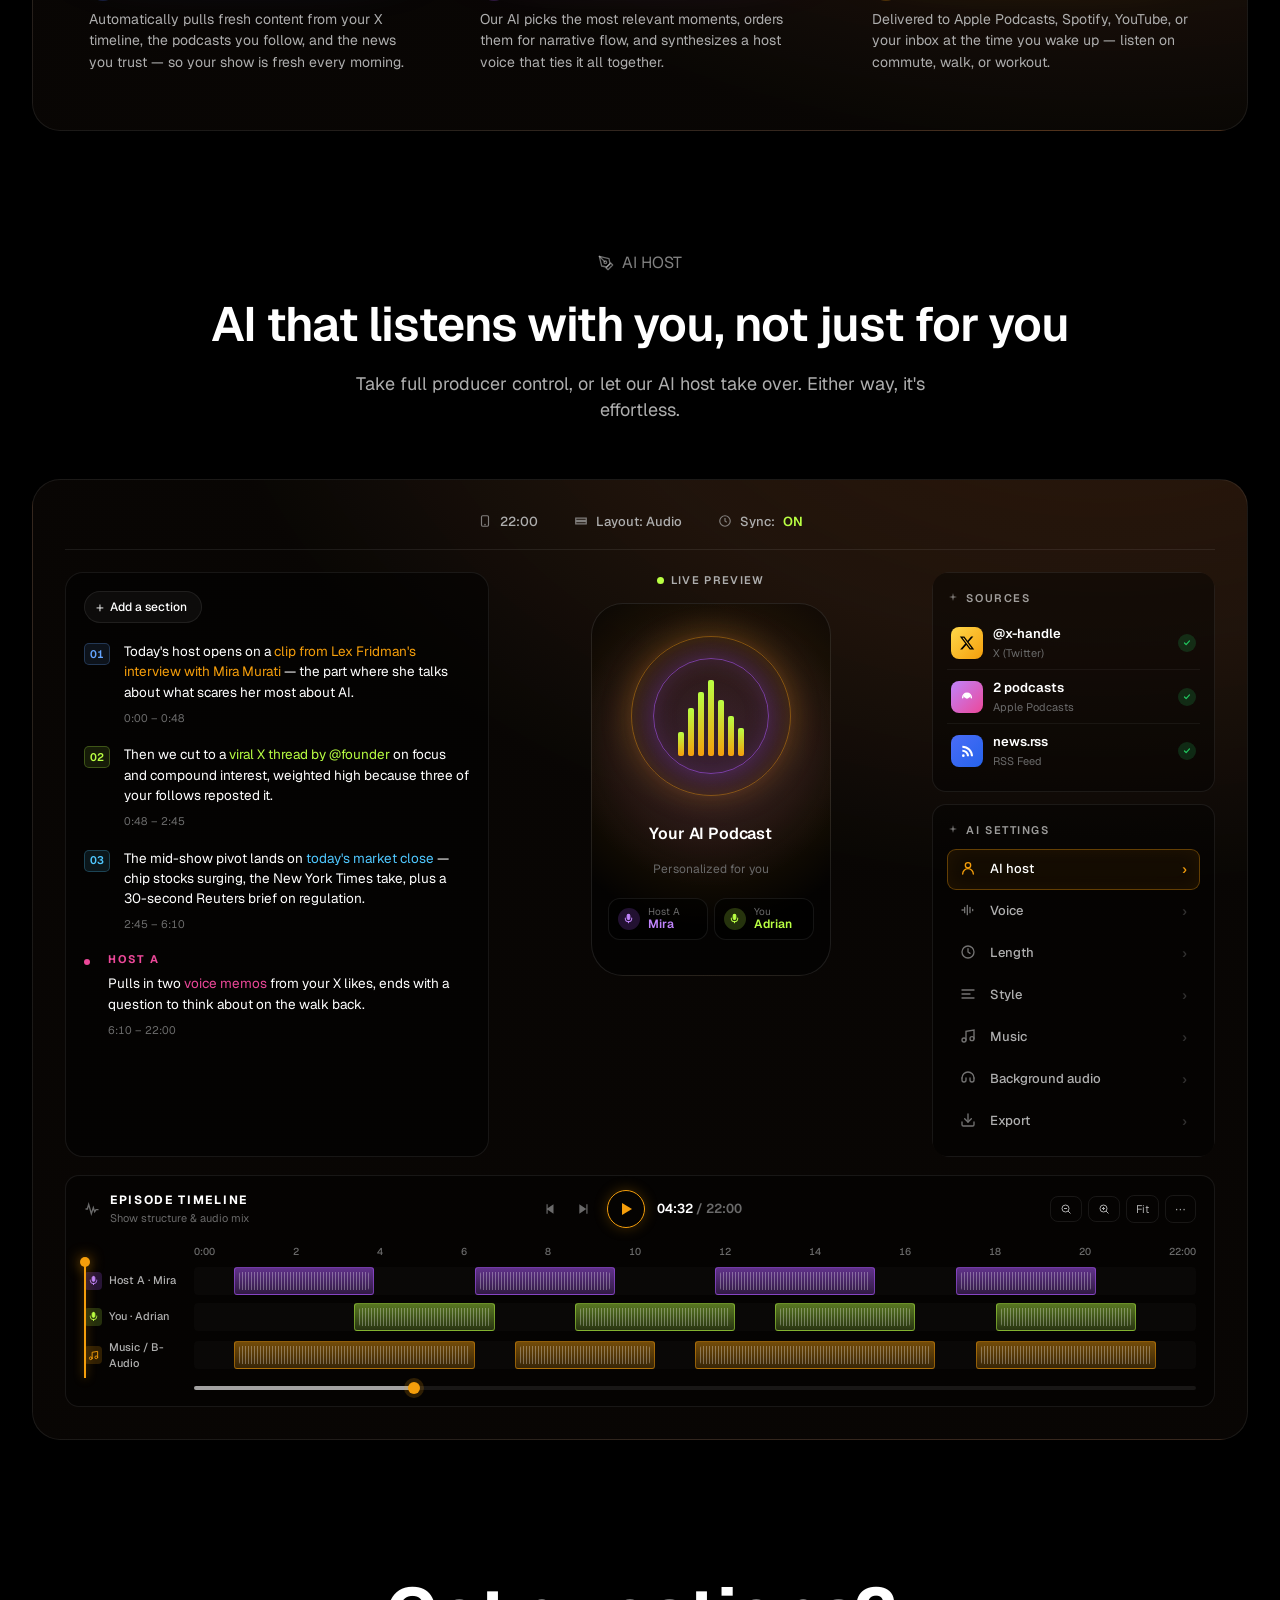
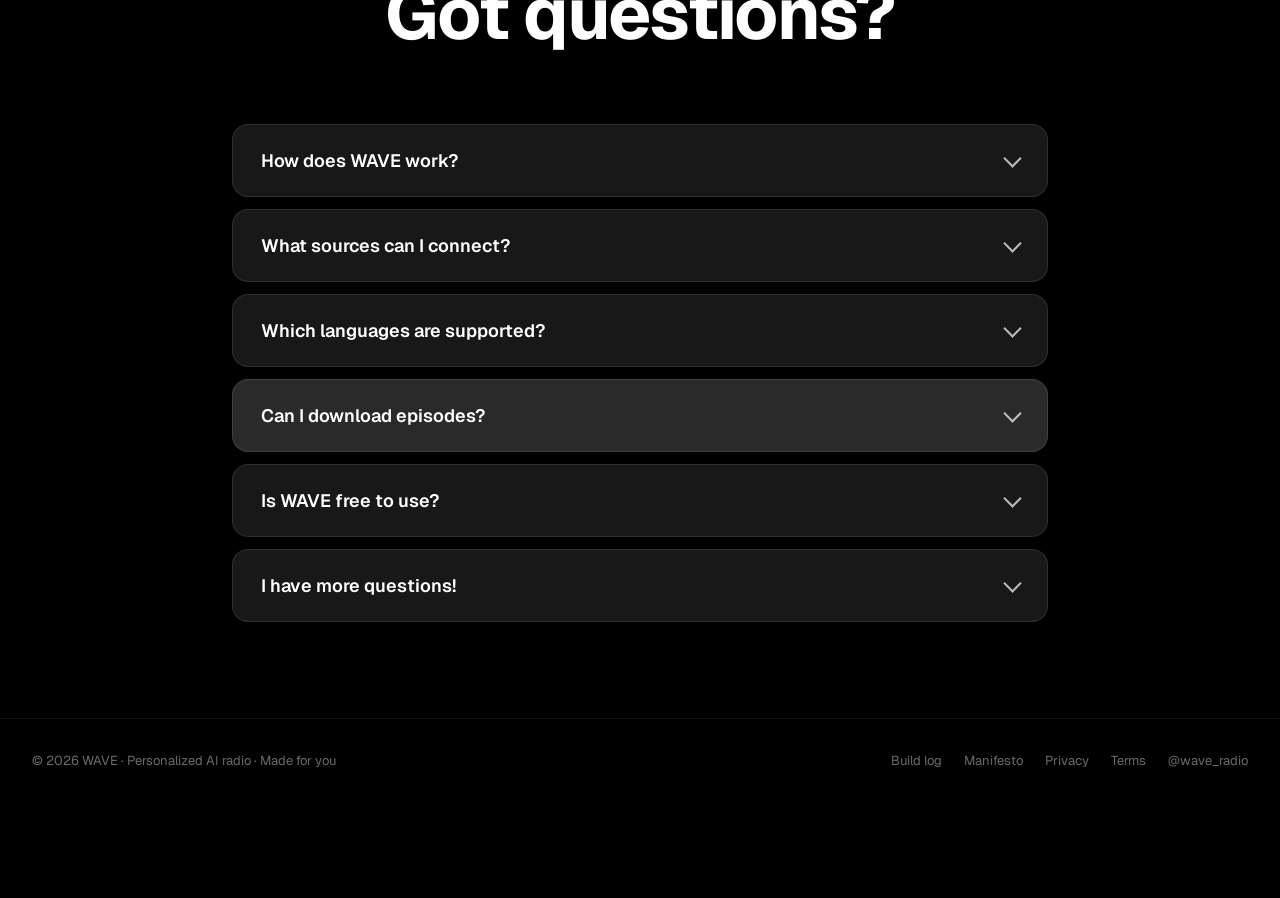
==== commit 28e54485: "feat(landing): AI Host editor v2 — full studio UI to match the reference Full redesign of the AI Hos" ====
--- a/index.html
+++ b/index.html
@@ -2888,6 +2888,570 @@
       border-radius: 50%;
       background: var(--score-green);
       box-shadow: 0 0 0 4px rgba(185, 255, 67, 0.18);
+    }
+
+    /* ========== EDITOR v2 — full studio look ========== */
+
+    /* Top status strip */
+    .editor-topbar {
+      display: flex;
+      align-items: center;
+      justify-content: center;
+      gap: 36px;
+      padding-bottom: 18px;
+      border-bottom: 1px solid var(--rule);
+      margin-bottom: 22px;
+    }
+    .editor-topbar .stat {
+      display: inline-flex;
+      align-items: center;
+      gap: 8px;
+      color: var(--ink-2);
+      font-size: 13px;
+      font-weight: 500;
+    }
+    .editor-topbar .stat svg { width: 14px; height: 14px; opacity: 0.7; }
+
+    /* Transcript pane — numbered sections with inline highlights */
+    .ts-add {
+      background: rgba(255, 255, 255, 0.04);
+      border: 1px solid var(--rule);
+      border-radius: 999px;
+      padding: 7px 14px 7px 11px;
+      color: var(--ink);
+      font-size: 12px;
+      font-weight: 500;
+      display: inline-flex;
+      align-items: center;
+      gap: 6px;
+      cursor: pointer;
+      font-family: inherit;
+      margin-bottom: 18px;
+      transition: background 0.15s ease;
+    }
+    .ts-add:hover { background: rgba(255, 255, 255, 0.08); }
+    .ts-add::before { content: '+'; font-size: 14px; line-height: 1; opacity: 0.7; }
+
+    .ts-section {
+      display: grid;
+      grid-template-columns: 28px 1fr;
+      column-gap: 12px;
+      row-gap: 4px;
+      margin-bottom: 18px;
+      align-items: start;
+    }
+    .ts-section p {
+      grid-column: 2;
+      font-size: 13.5px;
+      line-height: 1.5;
+      color: var(--ink);
+      margin: 0;
+    }
+    .ts-section .ts-time {
+      grid-column: 2;
+      font-size: 11px;
+      color: var(--ink-3);
+      margin-top: 4px;
+      font-feature-settings: 'tnum';
+    }
+    .ts-num {
+      grid-column: 1; grid-row: 1;
+      display: inline-grid;
+      place-items: center;
+      width: 26px;
+      height: 22px;
+      border-radius: 5px;
+      font-size: 11px;
+      font-weight: 600;
+      font-feature-settings: 'tnum';
+      margin-top: 2px;
+    }
+    .ts-num.b { background: rgba(100,165,255,0.10); color: #64a5ff; border: 1px solid rgba(100,165,255,0.25); }
+    .ts-num.g { background: rgba(185,255,67,0.10); color: #b9ff43; border: 1px solid rgba(185,255,67,0.25); }
+    .ts-num.c { background: rgba(80,200,255,0.10); color: #50c8ff; border: 1px solid rgba(80,200,255,0.25); }
+
+    .ts-host-label {
+      grid-column: 2;
+      color: #ec4899;
+      font-size: 11px;
+      font-weight: 700;
+      letter-spacing: 0.14em;
+      margin-bottom: 2px;
+    }
+    .ts-section.ts-host { grid-template-columns: 12px 1fr; }
+    .ts-section.ts-host::before {
+      content: '';
+      grid-column: 1; grid-row: 1 / span 3;
+      width: 6px; height: 6px;
+      border-radius: 50%;
+      background: #ec4899;
+      margin-top: 8px;
+    }
+
+    /* Inline highlight colors */
+    .hl-orange  { color: #f59e0b; }
+    .hl-green   { color: #b9ff43; }
+    .hl-cyan    { color: #50c8ff; }
+    .hl-blue    { color: #64a5ff; }
+    .hl-magenta { color: #ec4899; }
+
+    /* Live preview phone with ringed waveform */
+    .preview-pane.v2 {
+      padding: 0;
+      background: transparent;
+      border: 0;
+      display: flex;
+      flex-direction: column;
+      align-items: center;
+    }
+    .pp-status {
+      display: inline-flex;
+      align-items: center;
+      gap: 7px;
+      color: var(--ink-2);
+      font-size: 11px;
+      font-weight: 600;
+      letter-spacing: 0.12em;
+      text-transform: uppercase;
+      margin-bottom: 14px;
+    }
+    .pp-status .dot {
+      width: 7px; height: 7px;
+      border-radius: 50%;
+      background: var(--score-green);
+      animation: pulse 1.6s ease-in-out infinite;
+    }
+    .phone-frame {
+      position: relative;
+      width: 100%;
+      max-width: 240px;
+      aspect-ratio: 9 / 14;
+      border-radius: 32px;
+      border: 1.5px solid rgba(255, 255, 255, 0.10);
+      background:
+        radial-gradient(circle at 50% 38%, rgba(168, 85, 247, 0.18) 0%, transparent 55%),
+        radial-gradient(circle at 50% 38%, rgba(245, 158, 11, 0.10) 35%, transparent 70%),
+        rgba(0, 0, 0, 0.45);
+      display: flex;
+      flex-direction: column;
+      align-items: center;
+      padding: 24px 16px;
+      gap: 14px;
+    }
+    .pp-rings {
+      position: relative;
+      width: 160px;
+      height: 160px;
+      display: grid;
+      place-items: center;
+      margin: 8px 0 6px;
+    }
+    .pp-rings .r {
+      position: absolute;
+      border-radius: 50%;
+      pointer-events: none;
+    }
+    .pp-rings .r.r-out {
+      inset: 0;
+      border: 1.5px solid rgba(245, 158, 11, 0.45);
+      box-shadow:
+        0 0 30px rgba(245, 158, 11, 0.30),
+        inset 0 0 22px rgba(245, 158, 11, 0.18);
+      animation: pp-ring-spin 26s linear infinite;
+    }
+    .pp-rings .r.r-mid {
+      inset: 22px;
+      border: 1.5px solid rgba(168, 85, 247, 0.6);
+      box-shadow:
+        0 0 28px rgba(168, 85, 247, 0.35),
+        inset 0 0 22px rgba(168, 85, 247, 0.20);
+      animation: pp-ring-spin 18s linear infinite reverse;
+    }
+    @keyframes pp-ring-spin { to { transform: rotate(360deg); } }
+    .pp-bars {
+      display: flex;
+      align-items: end;
+      gap: 4px;
+      height: 50%;
+      z-index: 2;
+    }
+    .pp-bars span {
+      width: 6px;
+      height: var(--h, 50%);
+      background: linear-gradient(180deg, #b9ff43 0%, #f59e0b 100%);
+      border-radius: 2px;
+      animation: pp-bar 1.6s ease-in-out infinite alternate;
+      animation-delay: var(--d, 0s);
+      transform-origin: bottom center;
+    }
+    @keyframes pp-bar {
+      0%   { transform: scaleY(0.6); opacity: 0.7; }
+      100% { transform: scaleY(1.05); opacity: 1; }
+    }
+    .pp-title {
+      font-size: 16px;
+      font-weight: 600;
+      letter-spacing: -0.01em;
+      color: var(--ink);
+      margin-top: 6px;
+    }
+    .pp-subtitle {
+      font-size: 12px;
+      color: var(--ink-3);
+    }
+    .pp-speakers {
+      display: flex;
+      gap: 6px;
+      margin-top: 6px;
+      width: 100%;
+    }
+    .pp-speaker {
+      flex: 1;
+      background: rgba(0, 0, 0, 0.55);
+      border: 1px solid rgba(255, 255, 255, 0.08);
+      border-radius: 12px;
+      padding: 7px 9px;
+      display: flex;
+      align-items: center;
+      gap: 8px;
+      font-size: 11px;
+      color: var(--ink-2);
+    }
+    .pp-speaker .ps-mic {
+      width: 22px; height: 22px;
+      border-radius: 50%;
+      display: grid;
+      place-items: center;
+      flex-shrink: 0;
+    }
+    .pp-speaker .ps-mic svg { width: 11px; height: 11px; }
+    .pp-speaker.host .ps-mic { background: rgba(168, 85, 247, 0.20); color: #c084fc; }
+    .pp-speaker.you  .ps-mic { background: rgba(185, 255, 67, 0.20); color: #b9ff43; }
+    .pp-speaker .ps-text { line-height: 1.15; min-width: 0; }
+    .pp-speaker .ps-text small {
+      display: block;
+      font-size: 10px;
+      color: var(--ink-3);
+      margin-bottom: 1px;
+    }
+    .pp-speaker.host .ps-text strong { color: #c084fc; font-weight: 600; font-size: 12px; }
+    .pp-speaker.you  .ps-text strong { color: #b9ff43; font-weight: 600; font-size: 12px; }
+
+    /* Sources card — detailed source rows with checkmarks */
+    .src-card {
+      background: rgba(0, 0, 0, 0.4);
+      border: 1px solid var(--rule);
+      border-radius: 14px;
+      padding: 14px;
+      margin-bottom: 12px;
+    }
+    .src-card .src-head,
+    .ai-card .ai-head {
+      display: inline-flex;
+      align-items: center;
+      gap: 7px;
+      color: rgba(255, 255, 255, 0.6);
+      font-size: 11px;
+      font-weight: 600;
+      letter-spacing: 0.14em;
+      text-transform: uppercase;
+      margin-bottom: 10px;
+    }
+    .src-card .src-head svg,
+    .ai-card .ai-head svg { width: 12px; height: 12px; opacity: 0.75; }
+
+    .src-row {
+      display: flex;
+      align-items: center;
+      gap: 10px;
+      padding: 8px 4px;
+    }
+    .src-row + .src-row {
+      border-top: 1px solid var(--rule-soft);
+    }
+    .src-icn {
+      width: 32px; height: 32px;
+      border-radius: 8px;
+      display: grid;
+      place-items: center;
+      flex-shrink: 0;
+      color: #fff;
+    }
+    .src-icn svg { width: 16px; height: 16px; }
+    .src-icn.s-x   { background: linear-gradient(135deg, #ffd84a 0%, #f59e0b 100%); color: #000; }
+    .src-icn.s-pod { background: linear-gradient(135deg, #c084fc 0%, #ec4899 100%); }
+    .src-icn.s-rss { background: linear-gradient(135deg, #4a6cf7 0%, #2563eb 100%); }
+    .src-info { flex: 1; min-width: 0; }
+    .src-title { font-size: 13px; font-weight: 600; color: var(--ink); }
+    .src-sub { font-size: 11px; color: var(--ink-3); margin-top: 1px; }
+    .src-check {
+      width: 18px; height: 18px;
+      border-radius: 50%;
+      background: rgba(34, 197, 94, 0.18);
+      color: #22c55e;
+      display: grid;
+      place-items: center;
+      flex-shrink: 0;
+    }
+    .src-check svg { width: 10px; height: 10px; }
+
+    /* AI Settings list */
+    .ai-card {
+      background: rgba(0, 0, 0, 0.4);
+      border: 1px solid var(--rule);
+      border-radius: 14px;
+      padding: 14px;
+    }
+    .ai-list { display: flex; flex-direction: column; gap: 1px; }
+    .ai-row {
+      display: flex;
+      align-items: center;
+      gap: 12px;
+      padding: 9px 12px;
+      border-radius: 9px;
+      border: 1px solid transparent;
+      font-size: 13px;
+      font-weight: 500;
+      color: var(--ink-2);
+      cursor: pointer;
+      transition: background 0.15s ease, color 0.15s ease;
+    }
+    .ai-row .ai-icon-w {
+      width: 18px; height: 18px;
+      flex-shrink: 0;
+      opacity: 0.65;
+      color: var(--ink-2);
+    }
+    .ai-row .ai-icon-w svg { width: 16px; height: 16px; }
+    .ai-row .ai-chev {
+      margin-left: auto;
+      color: var(--ink-3);
+      font-size: 14px;
+      opacity: 0.45;
+    }
+    .ai-row:hover { background: rgba(255, 255, 255, 0.04); color: var(--ink); }
+    .ai-row.active {
+      background: rgba(245, 158, 11, 0.06);
+      border-color: rgba(245, 158, 11, 0.35);
+      color: var(--ink);
+      box-shadow: inset 0 0 18px rgba(245, 158, 11, 0.06);
+    }
+    .ai-row.active .ai-icon-w { opacity: 1; color: #f59e0b; }
+    .ai-row.active .ai-chev { color: #f59e0b; opacity: 1; }
+
+    /* Episode Timeline v2 — multi-track layout */
+    .editor-timeline.v2 {
+      margin-top: 18px;
+      padding: 14px 18px 16px;
+      background: rgba(0, 0, 0, 0.4);
+      border: 1px solid var(--rule);
+      border-radius: 14px;
+    }
+    .et-head {
+      display: grid;
+      grid-template-columns: 1fr auto 1fr;
+      align-items: center;
+      gap: 16px;
+      margin-bottom: 16px;
+    }
+    .et-title {
+      display: flex;
+      align-items: center;
+      gap: 10px;
+      color: var(--ink-3);
+    }
+    .et-title svg { width: 16px; height: 16px; }
+    .et-title .et-name {
+      font-size: 12px;
+      font-weight: 700;
+      color: var(--ink);
+      letter-spacing: 0.14em;
+      text-transform: uppercase;
+    }
+    .et-title .et-sub {
+      font-size: 11px;
+      color: var(--ink-3);
+      margin-top: 1px;
+    }
+    .et-transport {
+      display: flex;
+      align-items: center;
+      gap: 12px;
+    }
+    .et-tbtn {
+      background: transparent;
+      border: 0;
+      color: var(--ink-3);
+      cursor: pointer;
+      padding: 4px;
+      font-family: inherit;
+    }
+    .et-tbtn:hover { color: var(--ink); }
+    .et-tbtn svg { width: 14px; height: 14px; }
+    .et-play {
+      width: 38px; height: 38px;
+      border-radius: 50%;
+      background: transparent;
+      border: 1.5px solid #f59e0b;
+      color: #f59e0b;
+      cursor: pointer;
+      display: grid;
+      place-items: center;
+      box-shadow: 0 0 14px rgba(245, 158, 11, 0.25);
+      font-family: inherit;
+    }
+    .et-play::after {
+      content: '';
+      width: 0; height: 0;
+      border-left: 10px solid #f59e0b;
+      border-top: 6px solid transparent;
+      border-bottom: 6px solid transparent;
+      margin-left: 3px;
+    }
+    .et-time {
+      color: var(--ink);
+      font-size: 13px;
+      font-weight: 600;
+      font-feature-settings: 'tnum';
+    }
+    .et-time .dim { color: var(--ink-3); }
+    .et-zoom {
+      display: flex;
+      gap: 6px;
+      justify-content: flex-end;
+      align-items: center;
+    }
+    .et-zoom .et-tbtn {
+      border: 1px solid var(--rule);
+      border-radius: 8px;
+      padding: 6px 9px;
+      font-size: 11px;
+      color: var(--ink-2);
+    }
+    .et-zoom .et-tbtn svg { width: 12px; height: 12px; }
+
+    .et-scale {
+      display: flex;
+      justify-content: space-between;
+      padding-left: 110px;
+      margin-bottom: 8px;
+      color: var(--ink-3);
+      font-size: 10px;
+      font-weight: 500;
+      font-feature-settings: 'tnum';
+    }
+
+    .et-tracks {
+      position: relative;
+      display: flex;
+      flex-direction: column;
+      gap: 8px;
+    }
+    .et-track {
+      display: grid;
+      grid-template-columns: 100px 1fr;
+      align-items: center;
+      gap: 10px;
+    }
+    .et-track-label {
+      display: flex;
+      align-items: center;
+      gap: 7px;
+      font-size: 11px;
+      font-weight: 500;
+      color: var(--ink-2);
+    }
+    .et-track-icon {
+      width: 18px; height: 18px;
+      display: grid;
+      place-items: center;
+      border-radius: 4px;
+      flex-shrink: 0;
+    }
+    .et-track-icon svg { width: 11px; height: 11px; }
+    .et-track.t-host  .et-track-icon { background: rgba(168, 85, 247, 0.22); color: #c084fc; }
+    .et-track.t-you   .et-track-icon { background: rgba(185, 255, 67, 0.18); color: #b9ff43; }
+    .et-track.t-music .et-track-icon { background: rgba(245, 158, 11, 0.18); color: #f59e0b; }
+
+    .et-track-content {
+      height: 28px;
+      background: rgba(255, 255, 255, 0.02);
+      border-radius: 4px;
+      position: relative;
+    }
+
+    .et-clip {
+      position: absolute;
+      top: 0;
+      bottom: 0;
+      border-radius: 3px;
+      border: 1px solid;
+    }
+    .et-clip::after {
+      content: '';
+      position: absolute;
+      inset: 4px;
+      background:
+        repeating-linear-gradient(90deg, rgba(255,255,255,0.5) 0 1px, transparent 1px 3px);
+      opacity: 0.6;
+      border-radius: 2px;
+    }
+    .et-track.t-host .et-clip {
+      background: linear-gradient(180deg, rgba(168, 85, 247, 0.55), rgba(168, 85, 247, 0.25));
+      border-color: rgba(168, 85, 247, 0.55);
+    }
+    .et-track.t-you .et-clip {
+      background: linear-gradient(180deg, rgba(185, 255, 67, 0.45), rgba(185, 255, 67, 0.18));
+      border-color: rgba(185, 255, 67, 0.45);
+    }
+    .et-track.t-music .et-clip {
+      background: linear-gradient(180deg, rgba(245, 158, 11, 0.45), rgba(245, 158, 11, 0.20));
+      border-color: rgba(245, 158, 11, 0.45);
+    }
+
+    .et-playhead {
+      position: absolute;
+      top: -6px;
+      bottom: -6px;
+      width: 2px;
+      background: #f59e0b;
+      pointer-events: none;
+      z-index: 4;
+      box-shadow: 0 0 10px rgba(245, 158, 11, 0.6);
+    }
+    .et-playhead::before {
+      content: '';
+      position: absolute;
+      top: -4px;
+      left: -4px;
+      width: 10px; height: 10px;
+      border-radius: 50%;
+      background: #f59e0b;
+      box-shadow: 0 0 14px rgba(245, 158, 11, 0.7);
+    }
+
+    .et-seek {
+      margin-top: 14px;
+      margin-left: 110px;
+      position: relative;
+      height: 4px;
+      background: rgba(255, 255, 255, 0.08);
+      border-radius: 2px;
+    }
+    .et-seek-fill {
+      position: absolute;
+      top: 0; left: 0; bottom: 0;
+      background: rgba(255, 255, 255, 0.6);
+      border-radius: 2px;
+    }
+    .et-seek-handle {
+      position: absolute;
+      top: 50%;
+      width: 12px; height: 12px;
+      border-radius: 50%;
+      background: #f59e0b;
+      transform: translate(-50%, -50%);
+      box-shadow: 0 0 0 4px rgba(245, 158, 11, 0.18);
     }
 
     /* ========== FAQ ========== */
@@ -4033,107 +4597,267 @@
   <p class="sec-sub">Take full producer control, or let our AI host take over. Either way, it's effortless.</p>
 
   <div class="editor-card">
+
+    <!-- Top status strip: episode duration / layout / sync -->
+    <div class="editor-topbar">
+      <span class="stat">
+        <svg viewBox="0 0 24 24" fill="none" stroke="currentColor" stroke-width="2"><rect x="6" y="3" width="12" height="18" rx="2"/><circle cx="12" cy="18" r="0.5" fill="currentColor"/></svg>
+        22:00
+      </span>
+      <span class="stat">
+        <svg viewBox="0 0 24 24" fill="none" stroke="currentColor" stroke-width="2"><path d="M3 7h18v10H3z"/><path d="M3 11h18M3 13h18"/></svg>
+        Layout: Audio
+      </span>
+      <span class="stat">
+        <svg viewBox="0 0 24 24" fill="none" stroke="currentColor" stroke-width="2"><circle cx="12" cy="12" r="9"/><path d="M12 7v5l3 2"/></svg>
+        Sync: <span style="color:var(--score-green); font-weight:600;">ON</span>
+      </span>
+    </div>
+
     <div class="editor">
 
-      <!-- Left: transcript -->
+      <!-- Left: transcript pane with numbered sections -->
       <div class="editor-pane transcript">
-        <div class="header">
-          <button class="add-btn">Add a section</button>
+        <button class="ts-add" type="button">Add a section</button>
+
+        <div class="ts-section">
+          <span class="ts-num b">01</span>
+          <p>Today's host opens on a <span class="hl-orange">clip from Lex Fridman's interview with Mira Murati</span> — the part where she talks about what scares her most about AI.</p>
+          <span class="ts-time">0:00 – 0:48</span>
         </div>
-        <div class="body">
-          <p>Today's host opens on <span class="hl-pod">a clip from Lex Fridman's interview with Mira Murati</span> — the part where she talks about what scares her most about AI.</p>
-          <p>Then we cut to <span class="hl-x">a viral X thread by @founder</span> on focus and compound interest, weighted high because three of your follows reposted it.</p>
-          <p>The mid-show pivot lands on <span class="hl-news">today's market close</span> — chip stocks surging, the New York Times take, plus a 30-second Reuters brief on regulation.</p>
-          <p><span class="hl-spk">Host A:</span> Pulls in two voice memos from your X likes, ends with a question to think about on the walk back.</p>
+
+        <div class="ts-section">
+          <span class="ts-num g">02</span>
+          <p>Then we cut to a <span class="hl-green">viral X thread by @founder</span> on focus and compound interest, weighted high because three of your follows reposted it.</p>
+          <span class="ts-time">0:48 – 2:45</span>
+        </div>
+
+        <div class="ts-section">
+          <span class="ts-num c">03</span>
+          <p>The mid-show pivot lands on <span class="hl-cyan">today's market close</span> — chip stocks surging, the New York Times take, plus a 30-second Reuters brief on regulation.</p>
+          <span class="ts-time">2:45 – 6:10</span>
+        </div>
+
+        <div class="ts-section ts-host">
+          <span class="ts-host-label">HOST A</span>
+          <p>Pulls in two <span class="hl-magenta">voice memos</span> from your X likes, ends with a question to think about on the walk back.</p>
+          <span class="ts-time">6:10 – 22:00</span>
         </div>
       </div>
 
-      <!-- Center: preview -->
-      <div class="editor-pane preview-pane">
-        <div class="top-bar">
-          <span class="item">
-            <svg width="14" height="14" viewBox="0 0 24 24" fill="none" stroke="currentColor" stroke-width="2"><rect x="6" y="3" width="12" height="18" rx="2"/><circle cx="12" cy="18" r="0.5" fill="currentColor"/></svg>
-            22:00
-          </span>
-          <span class="item">
-            <svg width="14" height="14" viewBox="0 0 24 24" fill="none" stroke="currentColor" stroke-width="2"><path d="M3 7h18v10H3z"/><path d="M3 11h18M3 13h18"/></svg>
-            Layout: Audio
-          </span>
-          <span class="item">
-            <svg width="14" height="14" viewBox="0 0 24 24" fill="none" stroke="currentColor" stroke-width="2"><circle cx="12" cy="12" r="9"/><path d="M12 7v5l3 2"/></svg>
-            Sync: ON
-          </span>
-        </div>
-        <div class="audio-vis">
-          <div class="vu-ring">
-            <div class="vu-bars">
-              <span></span><span></span><span></span><span></span><span></span><span></span><span></span>
+      <!-- Center: phone-frame live preview -->
+      <div class="editor-pane preview-pane v2">
+        <div class="pp-status"><span class="dot"></span> Live Preview</div>
+        <div class="phone-frame">
+          <div class="pp-rings">
+            <span class="r r-out"></span>
+            <span class="r r-mid"></span>
+            <div class="pp-bars" aria-hidden="true">
+              <span style="--h: 30%; --d: 0s"></span>
+              <span style="--h: 60%; --d: -0.2s"></span>
+              <span style="--h: 80%; --d: -0.4s"></span>
+              <span style="--h: 95%; --d: -0.1s"></span>
+              <span style="--h: 70%; --d: -0.5s"></span>
+              <span style="--h: 50%; --d: -0.3s"></span>
+              <span style="--h: 35%; --d: 0s"></span>
             </div>
           </div>
-          <span class="speaker-tag left">Host A · Mira</span>
-          <span class="speaker-tag right">You · Adrian</span>
-        </div>
-      </div>
-
-      <!-- Right: tools -->
-      <div class="editor-pane tools">
-        <div class="upload-card">
-          <div class="label">Sources</div>
-          <div class="upload-item"><span class="ico">X</span>@x-handle</div>
-          <div class="upload-item"><span class="ico dark">P</span>2 podcasts</div>
-          <div class="upload-item"><span class="ico dark">N</span>news.rss</div>
-        </div>
-        <div class="tools-list">
-          <div class="tool active">
-            <svg viewBox="0 0 24 24" fill="none" stroke="currentColor" stroke-width="2" stroke-linecap="round"><path d="M12 2L2 7l10 5 10-5-10-5z"/><path d="M2 17l10 5 10-5"/><path d="M2 12l10 5 10-5"/></svg>
-            AI host
-          </div>
-          <div class="tool">
-            <svg viewBox="0 0 24 24" fill="none" stroke="currentColor" stroke-width="2" stroke-linecap="round"><path d="M12 1v22M5 6.5v11M19 6.5v11"/></svg>
-            Voice
-          </div>
-          <div class="tool">
-            <svg viewBox="0 0 24 24" fill="none" stroke="currentColor" stroke-width="2" stroke-linecap="round"><circle cx="12" cy="12" r="9"/><path d="M12 7v5l3 2"/></svg>
-            Length
-          </div>
-          <div class="tool">
-            <svg viewBox="0 0 24 24" fill="none" stroke="currentColor" stroke-width="2" stroke-linecap="round"><circle cx="12" cy="12" r="3"/><path d="M19.4 15a1.65 1.65 0 0 0 .33 1.82l.06.06a2 2 0 1 1-2.83 2.83l-.06-.06a1.65 1.65 0 0 0-1.82-.33 1.65 1.65 0 0 0-1 1.51V21a2 2 0 1 1-4 0v-.09a1.65 1.65 0 0 0-1-1.51 1.65 1.65 0 0 0-1.82.33l-.06.06a2 2 0 1 1-2.83-2.83l.06-.06a1.65 1.65 0 0 0 .33-1.82 1.65 1.65 0 0 0-1.51-1H3a2 2 0 1 1 0-4h.09a1.65 1.65 0 0 0 1.51-1 1.65 1.65 0 0 0-.33-1.82l-.06-.06a2 2 0 1 1 2.83-2.83l.06.06a1.65 1.65 0 0 0 1.82.33h0a1.65 1.65 0 0 0 1-1.51V3a2 2 0 1 1 4 0v.09a1.65 1.65 0 0 0 1 1.51h0a1.65 1.65 0 0 0 1.82-.33l.06-.06a2 2 0 1 1 2.83 2.83l-.06.06a1.65 1.65 0 0 0-.33 1.82v0a1.65 1.65 0 0 0 1.51 1H21a2 2 0 1 1 0 4h-.09a1.65 1.65 0 0 0-1.51 1z"/></svg>
-            Style
-          </div>
-          <div class="tool">
-            <svg viewBox="0 0 24 24" fill="none" stroke="currentColor" stroke-width="2" stroke-linecap="round"><path d="M9 18V5l12-2v13"/><circle cx="6" cy="18" r="3"/><circle cx="18" cy="16" r="3"/></svg>
-            Music
-          </div>
-          <div class="tool">
-            <svg viewBox="0 0 24 24" fill="none" stroke="currentColor" stroke-width="2" stroke-linecap="round"><path d="M3 12a9 9 0 0 1 18 0"/><path d="M3 12v3a3 3 0 0 0 3 3h0a3 3 0 0 0 3-3v-3"/><path d="M21 12v3a3 3 0 0 1-3 3h0a3 3 0 0 1-3-3v-3"/></svg>
-            B-Audio
-          </div>
-          <div class="tool">
-            <svg viewBox="0 0 24 24" fill="none" stroke="currentColor" stroke-width="2" stroke-linecap="round"><path d="M21 15v4a2 2 0 0 1-2 2H5a2 2 0 0 1-2-2v-4"/><path d="m7 10 5 5 5-5"/><path d="M12 15V3"/></svg>
-            Export
+          <div class="pp-title">Your AI Podcast</div>
+          <div class="pp-subtitle">Personalized for you</div>
+          <div class="pp-speakers">
+            <div class="pp-speaker host">
+              <span class="ps-mic">
+                <svg viewBox="0 0 24 24" fill="none" stroke="currentColor" stroke-width="2.2" stroke-linecap="round"><rect x="9" y="3" width="6" height="11" rx="3" fill="currentColor"/><path d="M5 11v1a7 7 0 0 0 14 0v-1"/><path d="M12 18v3"/></svg>
+              </span>
+              <span class="ps-text"><small>Host A</small><strong>Mira</strong></span>
+            </div>
+            <div class="pp-speaker you">
+              <span class="ps-mic">
+                <svg viewBox="0 0 24 24" fill="none" stroke="currentColor" stroke-width="2.2" stroke-linecap="round"><rect x="9" y="3" width="6" height="11" rx="3" fill="currentColor"/><path d="M5 11v1a7 7 0 0 0 14 0v-1"/><path d="M12 18v3"/></svg>
+              </span>
+              <span class="ps-text"><small>You</small><strong>Adrian</strong></span>
+            </div>
           </div>
         </div>
       </div>
 
+      <!-- Right: Sources card + AI Settings list -->
+      <div class="editor-pane tools" style="background: transparent; border: 0; padding: 0;">
+
+        <div class="src-card">
+          <div class="src-head">
+            <svg viewBox="0 0 24 24" fill="currentColor"><path d="M12 2 13.5 8.5 20 10l-6.5 1.5L12 18l-1.5-6.5L4 10l6.5-1.5z"/></svg>
+            Sources
+          </div>
+          <div class="src-row">
+            <span class="src-icn s-x">
+              <svg viewBox="0 0 24 24" fill="currentColor"><path d="M18.244 2.25h3.308l-7.227 8.26 8.502 11.24H16.17l-5.214-6.817L4.99 21.75H1.68l7.73-8.835L1.254 2.25H8.08l4.713 6.231zm-1.161 17.52h1.833L7.084 4.126H5.117z"/></svg>
+            </span>
+            <div class="src-info">
+              <div class="src-title">@x-handle</div>
+              <div class="src-sub">X (Twitter)</div>
+            </div>
+            <span class="src-check"><svg viewBox="0 0 24 24" fill="none" stroke="currentColor" stroke-width="3" stroke-linecap="round" stroke-linejoin="round"><polyline points="6 12 10 16 18 7"/></svg></span>
+          </div>
+          <div class="src-row">
+            <span class="src-icn s-pod">
+              <svg viewBox="0 0 24 24" fill="none" stroke="currentColor" stroke-width="2.2" stroke-linecap="round"><circle cx="12" cy="11" r="2.4" fill="currentColor"/><path d="M8 11.5a4 4 0 1 1 8 0"/><path d="M5.5 13a6.5 6.5 0 1 1 13 0"/></svg>
+            </span>
+            <div class="src-info">
+              <div class="src-title">2 podcasts</div>
+              <div class="src-sub">Apple Podcasts</div>
+            </div>
+            <span class="src-check"><svg viewBox="0 0 24 24" fill="none" stroke="currentColor" stroke-width="3" stroke-linecap="round" stroke-linejoin="round"><polyline points="6 12 10 16 18 7"/></svg></span>
+          </div>
+          <div class="src-row">
+            <span class="src-icn s-rss">
+              <svg viewBox="0 0 24 24" fill="currentColor"><path d="M5 4v3a13 13 0 0 1 13 13h3A16 16 0 0 0 5 4zm0 6v3a7 7 0 0 1 7 7h3A10 10 0 0 0 5 10zm1.5 7a2 2 0 1 0 0 4 2 2 0 0 0 0-4z"/></svg>
+            </span>
+            <div class="src-info">
+              <div class="src-title">news.rss</div>
+              <div class="src-sub">RSS Feed</div>
+            </div>
+            <span class="src-check"><svg viewBox="0 0 24 24" fill="none" stroke="currentColor" stroke-width="3" stroke-linecap="round" stroke-linejoin="round"><polyline points="6 12 10 16 18 7"/></svg></span>
+          </div>
+        </div>
+
+        <div class="ai-card">
+          <div class="ai-head">
+            <svg viewBox="0 0 24 24" fill="currentColor"><path d="M12 2 13.5 8.5 20 10l-6.5 1.5L12 18l-1.5-6.5L4 10l6.5-1.5z"/></svg>
+            AI Settings
+          </div>
+          <div class="ai-list">
+            <div class="ai-row active">
+              <span class="ai-icon-w"><svg viewBox="0 0 24 24" fill="none" stroke="currentColor" stroke-width="2" stroke-linecap="round"><circle cx="12" cy="8" r="4"/><path d="M4 21a8 8 0 0 1 16 0"/></svg></span>
+              AI host
+              <span class="ai-chev">›</span>
+            </div>
+            <div class="ai-row">
+              <span class="ai-icon-w"><svg viewBox="0 0 24 24" fill="none" stroke="currentColor" stroke-width="2" stroke-linecap="round"><path d="M3 12h2M7 8v8M11 5v14M15 8v8M19 11v2"/></svg></span>
+              Voice
+              <span class="ai-chev">›</span>
+            </div>
+            <div class="ai-row">
+              <span class="ai-icon-w"><svg viewBox="0 0 24 24" fill="none" stroke="currentColor" stroke-width="2" stroke-linecap="round"><circle cx="12" cy="12" r="9"/><path d="M12 7v5l3 2"/></svg></span>
+              Length
+              <span class="ai-chev">›</span>
+            </div>
+            <div class="ai-row">
+              <span class="ai-icon-w"><svg viewBox="0 0 24 24" fill="none" stroke="currentColor" stroke-width="2" stroke-linecap="round"><path d="M3 6h18M3 12h12M3 18h18"/></svg></span>
+              Style
+              <span class="ai-chev">›</span>
+            </div>
+            <div class="ai-row">
+              <span class="ai-icon-w"><svg viewBox="0 0 24 24" fill="none" stroke="currentColor" stroke-width="2" stroke-linecap="round"><path d="M9 18V5l12-2v13"/><circle cx="6" cy="18" r="3"/><circle cx="18" cy="16" r="3"/></svg></span>
+              Music
+              <span class="ai-chev">›</span>
+            </div>
+            <div class="ai-row">
+              <span class="ai-icon-w"><svg viewBox="0 0 24 24" fill="none" stroke="currentColor" stroke-width="2" stroke-linecap="round"><path d="M3 12a9 9 0 0 1 18 0"/><path d="M3 12v3a3 3 0 0 0 3 3 3 3 0 0 0 3-3v-3"/><path d="M21 12v3a3 3 0 0 1-3 3 3 3 0 0 1-3-3v-3"/></svg></span>
+              Background audio
+              <span class="ai-chev">›</span>
+            </div>
+            <div class="ai-row">
+              <span class="ai-icon-w"><svg viewBox="0 0 24 24" fill="none" stroke="currentColor" stroke-width="2" stroke-linecap="round"><path d="M21 15v4a2 2 0 0 1-2 2H5a2 2 0 0 1-2-2v-4"/><path d="m7 10 5 5 5-5"/><path d="M12 15V3"/></svg></span>
+              Export
+              <span class="ai-chev">›</span>
+            </div>
+          </div>
+        </div>
+
+      </div>
+
     </div>
 
-    <!-- bottom timeline -->
-    <div class="editor-timeline">
-      <div class="row1">
-        <span>Hide timeline</span>
-        <div class="center">
-          <span class="play">▶</span>
-          <span>04:32 / 22:00</span>
+    <!-- Episode timeline v2 — 3 audio tracks with clips, transport, scale, playhead -->
+    <div class="editor-timeline v2">
+      <div class="et-head">
+        <div class="et-title">
+          <svg viewBox="0 0 24 24" fill="none" stroke="currentColor" stroke-width="2" stroke-linecap="round"><path d="M3 12h2l2-7 4 14 3-9 2 6 2-3h3"/></svg>
+          <div>
+            <div class="et-name">Episode Timeline</div>
+            <div class="et-sub">Show structure & audio mix</div>
+          </div>
         </div>
-        <span>+</span>
+        <div class="et-transport">
+          <button class="et-tbtn" type="button" aria-label="Previous">
+            <svg viewBox="0 0 24 24" fill="currentColor"><path d="M6 4h2v16H6zm12 0v16l-12-8z"/></svg>
+          </button>
+          <button class="et-tbtn" type="button" aria-label="Next">
+            <svg viewBox="0 0 24 24" fill="currentColor"><path d="M16 4h2v16h-2zm-12 0l12 8-12 8z"/></svg>
+          </button>
+          <button class="et-play" type="button" aria-label="Play"></button>
+          <span class="et-time">04:32 <span class="dim">/ 22:00</span></span>
+        </div>
+        <div class="et-zoom">
+          <button class="et-tbtn" type="button" aria-label="Zoom out">
+            <svg viewBox="0 0 24 24" fill="none" stroke="currentColor" stroke-width="2"><circle cx="11" cy="11" r="7"/><path d="M21 21l-5-5M8 11h6"/></svg>
+          </button>
+          <button class="et-tbtn" type="button" aria-label="Zoom in">
+            <svg viewBox="0 0 24 24" fill="none" stroke="currentColor" stroke-width="2"><circle cx="11" cy="11" r="7"/><path d="M21 21l-5-5M11 8v6M8 11h6"/></svg>
+          </button>
+          <button class="et-tbtn" type="button">Fit</button>
+          <button class="et-tbtn" type="button" aria-label="More">⋯</button>
+        </div>
       </div>
-      <div class="ticks">
-        <span>0</span><span>2</span><span>4</span><span>6</span><span>8</span><span>10</span><span>12</span><span>14</span><span>16</span><span>18</span><span>20</span><span>22</span>
+
+      <div class="et-scale">
+        <span>0:00</span><span>2</span><span>4</span><span>6</span><span>8</span><span>10</span><span>12</span><span>14</span><span>16</span><span>18</span><span>20</span><span>22:00</span>
       </div>
-      <div class="waveform">
-        <span style="height:30%"></span><span style="height:54%" class="warm"></span><span style="height:80%"></span><span style="height:42%"></span><span style="height:68%" class="hot"></span><span style="height:36%"></span><span style="height:90%" class="hot"></span><span style="height:50%" class="warm"></span><span style="height:64%"></span><span style="height:38%"></span><span style="height:78%" class="hot"></span><span style="height:46%"></span><span style="height:60%" class="warm"></span><span style="height:34%"></span><span style="height:84%"></span><span style="height:48%"></span><span style="height:72%" class="hot"></span><span style="height:40%"></span><span style="height:58%" class="warm"></span><span style="height:32%"></span><span style="height:76%"></span><span style="height:44%"></span><span style="height:66%"></span><span style="height:36%"></span><span style="height:50%"></span><span style="height:30%"></span>
+
+      <div class="et-tracks">
+        <div class="et-track t-host">
+          <div class="et-track-label">
+            <span class="et-track-icon">
+              <svg viewBox="0 0 24 24" fill="none" stroke="currentColor" stroke-width="2" stroke-linecap="round"><rect x="9" y="3" width="6" height="11" rx="3" fill="currentColor"/><path d="M5 11v1a7 7 0 0 0 14 0v-1"/><path d="M12 18v3"/></svg>
+            </span>
+            Host A · Mira
+          </div>
+          <div class="et-track-content">
+            <div class="et-clip" style="left: 4%;  width: 14%;"></div>
+            <div class="et-clip" style="left: 28%; width: 14%;"></div>
+            <div class="et-clip" style="left: 52%; width: 16%;"></div>
+            <div class="et-clip" style="left: 76%; width: 14%;"></div>
+          </div>
+        </div>
+
+        <div class="et-track t-you">
+          <div class="et-track-label">
+            <span class="et-track-icon">
+              <svg viewBox="0 0 24 24" fill="none" stroke="currentColor" stroke-width="2" stroke-linecap="round"><rect x="9" y="3" width="6" height="11" rx="3" fill="currentColor"/><path d="M5 11v1a7 7 0 0 0 14 0v-1"/><path d="M12 18v3"/></svg>
+            </span>
+            You · Adrian
+          </div>
+          <div class="et-track-content">
+            <div class="et-clip" style="left: 16%; width: 14%;"></div>
+            <div class="et-clip" style="left: 38%; width: 16%;"></div>
+            <div class="et-clip" style="left: 58%; width: 14%;"></div>
+            <div class="et-clip" style="left: 80%; width: 14%;"></div>
+          </div>
+        </div>
+
+        <div class="et-track t-music">
+          <div class="et-track-label">
+            <span class="et-track-icon">
+              <svg viewBox="0 0 24 24" fill="none" stroke="currentColor" stroke-width="2" stroke-linecap="round"><path d="M9 18V5l12-2v13"/><circle cx="6" cy="18" r="3"/><circle cx="18" cy="16" r="3"/></svg>
+            </span>
+            Music / B-Audio
+          </div>
+          <div class="et-track-content">
+            <div class="et-clip" style="left: 4%;  width: 24%;"></div>
+            <div class="et-clip" style="left: 32%; width: 14%;"></div>
+            <div class="et-clip" style="left: 50%; width: 24%;"></div>
+            <div class="et-clip" style="left: 78%; width: 18%;"></div>
+          </div>
+        </div>
+
+        <span class="et-playhead" style="left: calc(110px + 22% * (100% - 110px) / 100%);"></span>
       </div>
-      <div class="scrubber"></div>
+
+      <div class="et-seek">
+        <div class="et-seek-fill" style="width: 22%;"></div>
+        <div class="et-seek-handle" style="left: 22%;"></div>
+      </div>
     </div>
 
   </div>
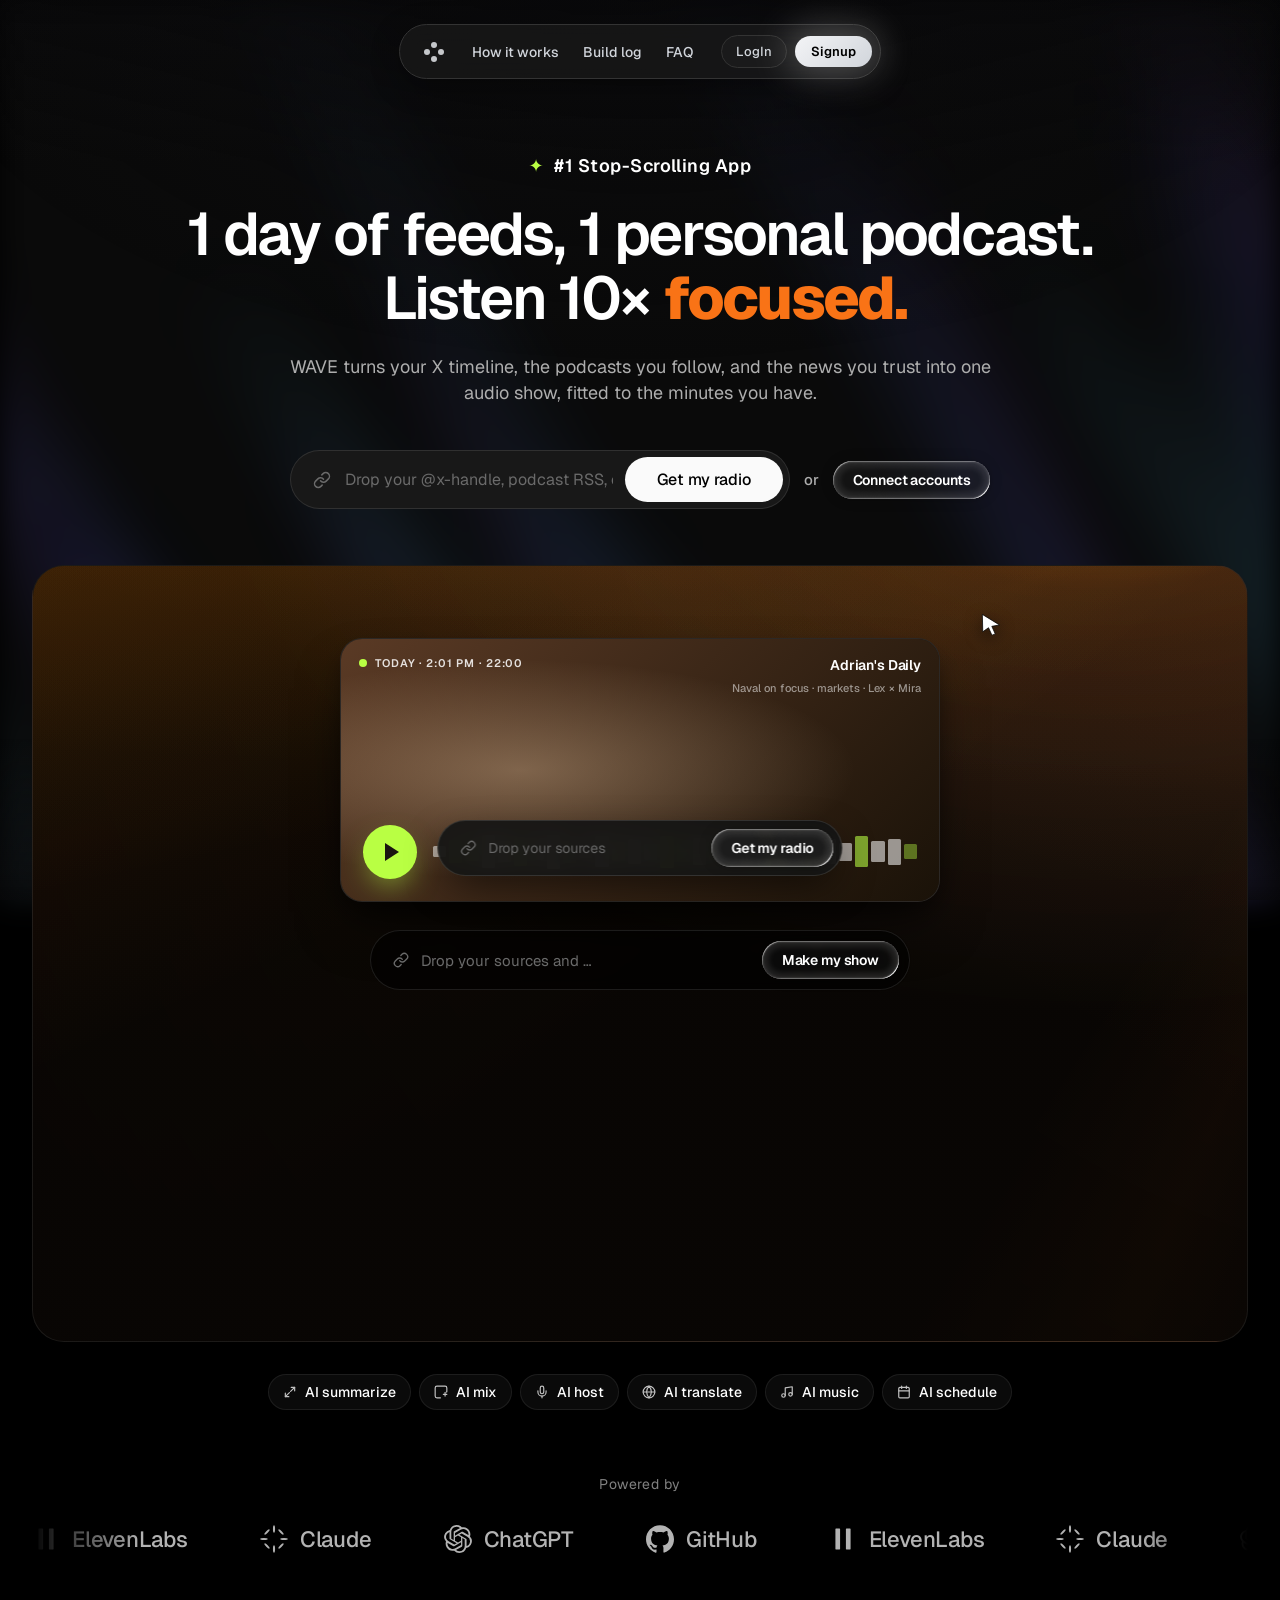
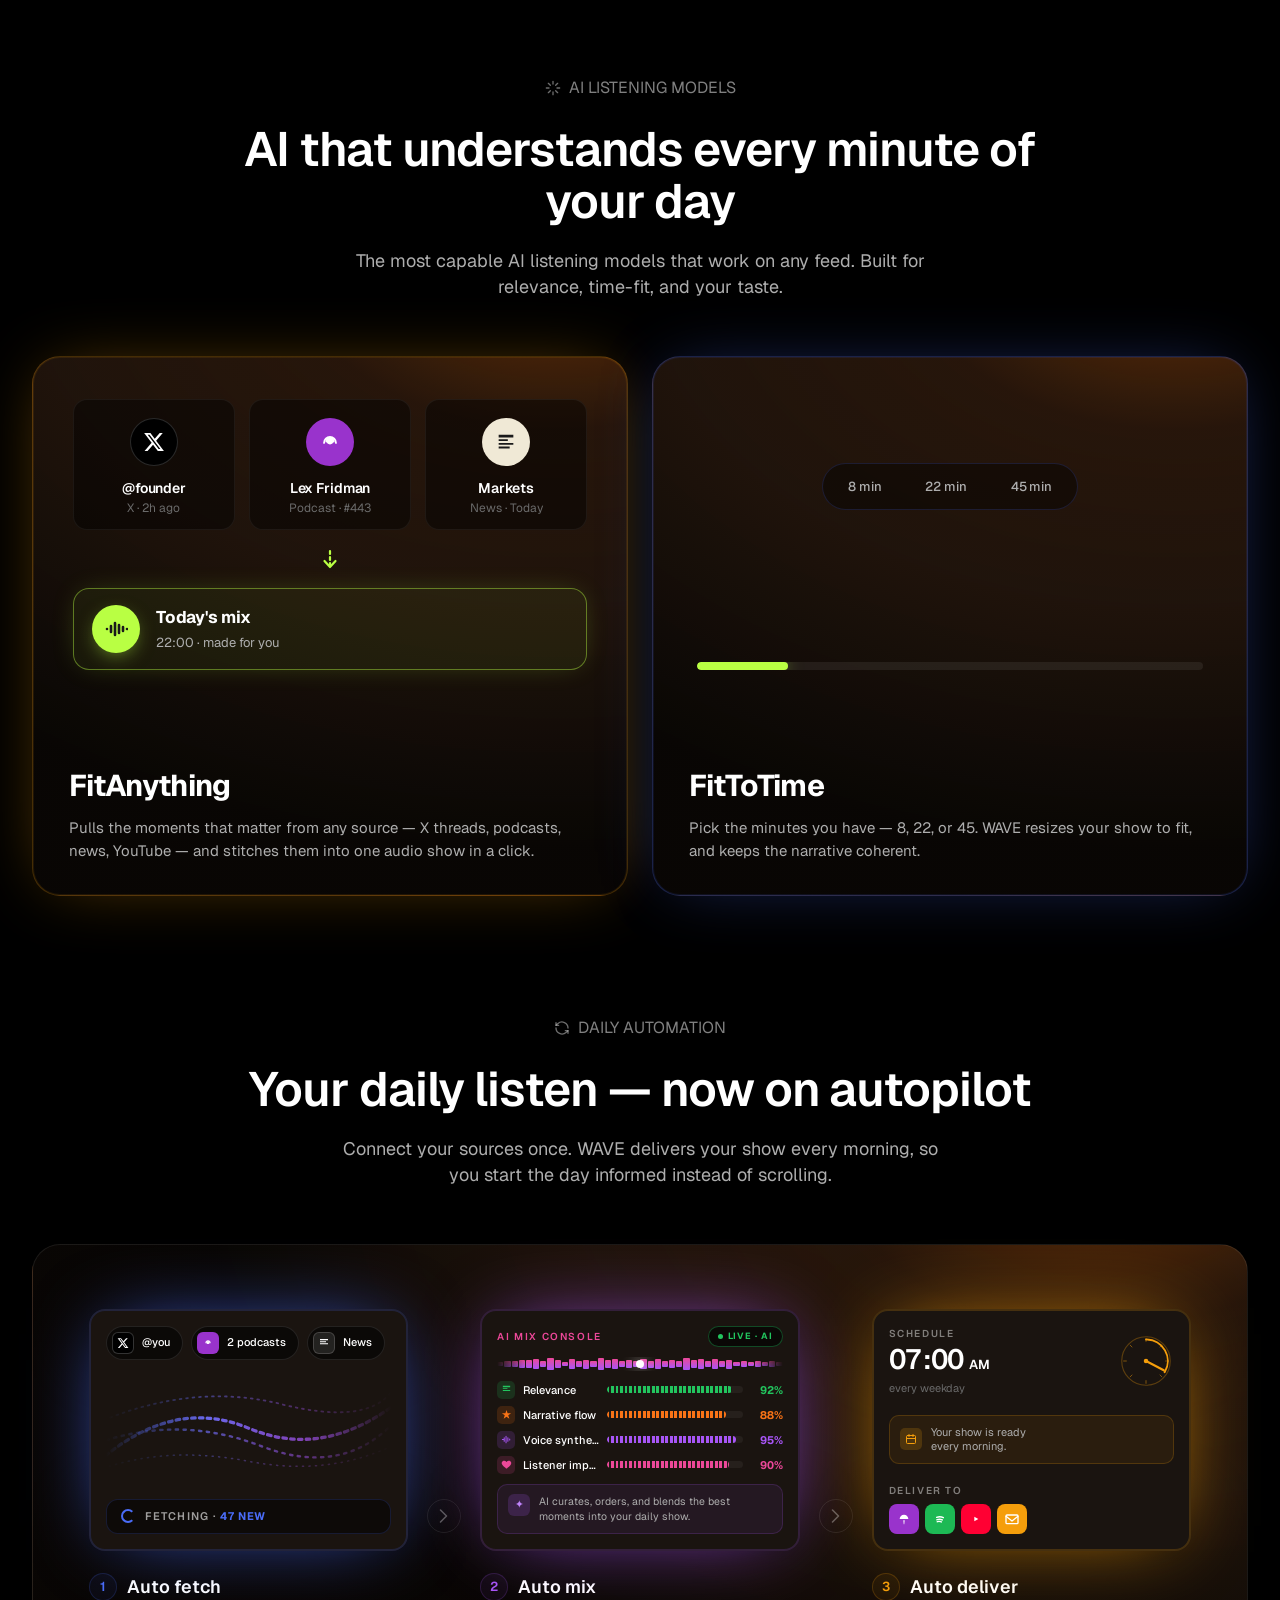
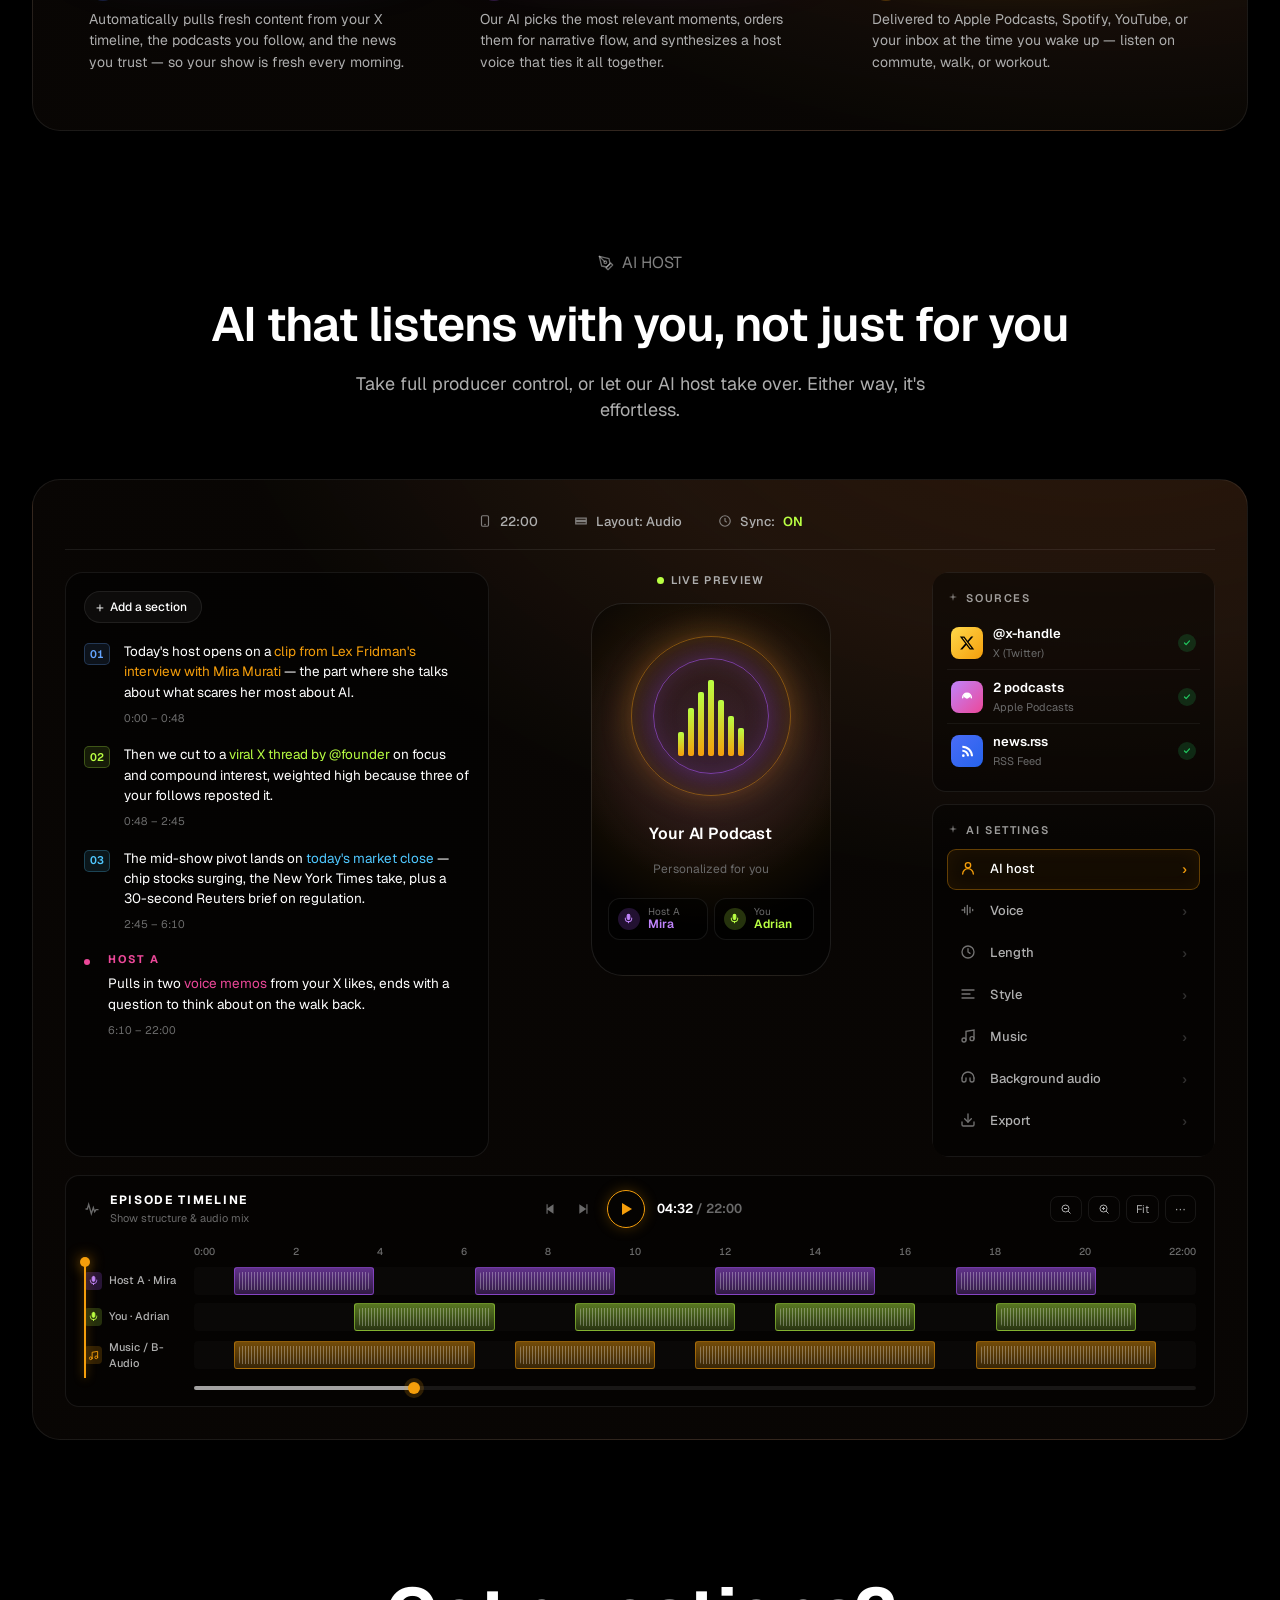
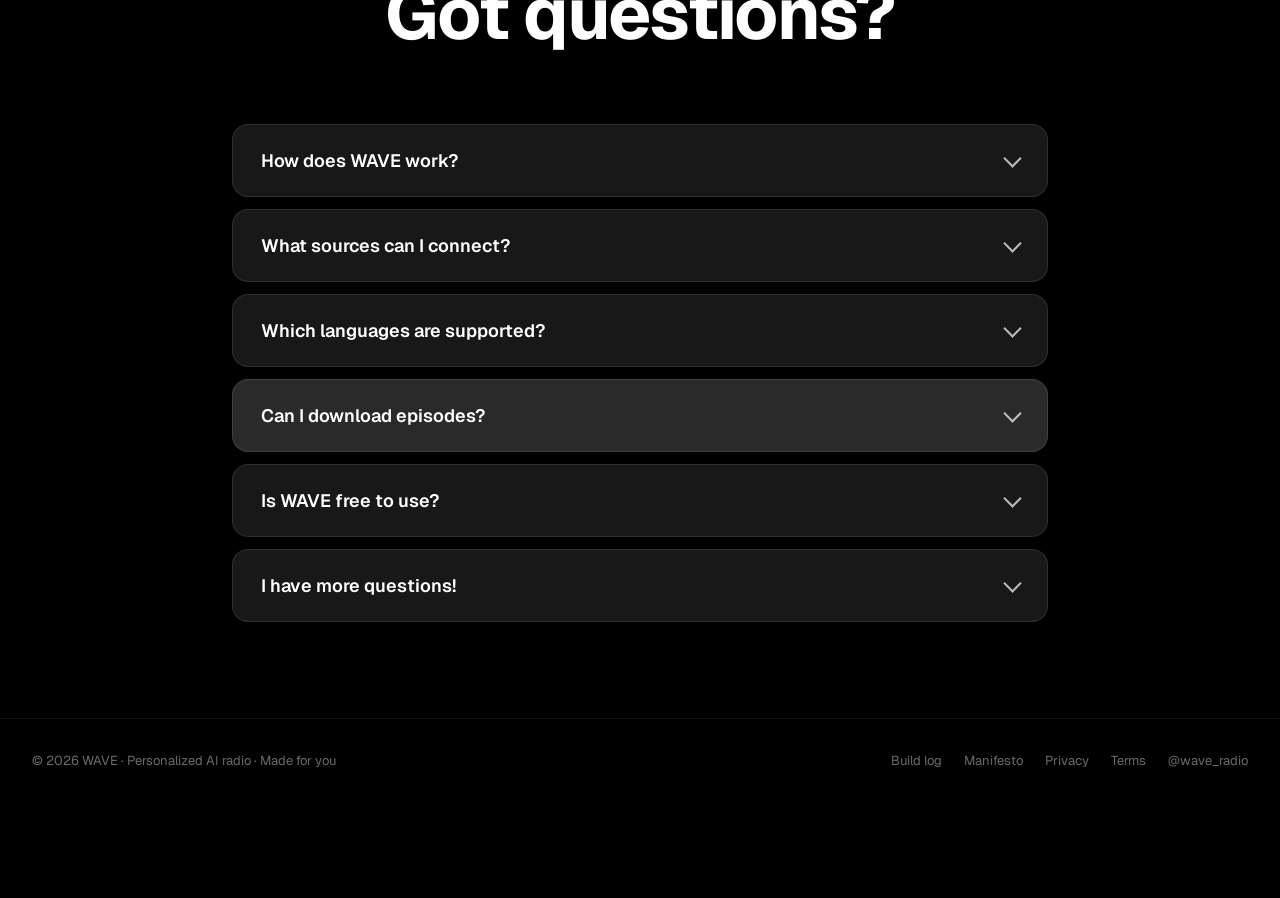
==== commit 8a9a529c: "feat(landing): FitAnything / FitToTime — colored glows + bigger v2 visuals Match the second-pass ref" ====
--- a/index.html
+++ b/index.html
@@ -1542,129 +1542,149 @@
       line-height: 1;
     }
 
-    /* ===== FitAnything visual — simple "3 sources → 1 audio" ===== */
+    /* ===== FitAnything / FitToTime v2 — colored glows + bigger visuals ===== */
+
+    /* Per-card outer glow */
+    .feat-card.fa-card {
+      border-color: rgba(245, 158, 11, 0.25);
+      box-shadow:
+        0 0 0 1px rgba(245, 158, 11, 0.10) inset,
+        0 0 70px -20px rgba(245, 158, 11, 0.45),
+        0 12px 40px -10px rgba(0, 0, 0, 0.5);
+    }
+    .feat-card.ft-card {
+      border-color: rgba(74, 108, 247, 0.28);
+      box-shadow:
+        0 0 0 1px rgba(74, 108, 247, 0.10) inset,
+        0 0 70px -20px rgba(74, 108, 247, 0.45),
+        0 12px 40px -10px rgba(0, 0, 0, 0.5);
+    }
+
+    /* FitAnything visual */
     .fit-any-vis {
       position: relative;
       display: flex;
       flex-direction: column;
-      align-items: center;
-      justify-content: center;
-      gap: 22px;
-      padding: 8px 4px;
+      align-items: stretch;
+      gap: 18px;
+      padding: 6px 4px 4px;
       height: 100%;
     }
     .fa-sources {
-      display: flex;
-      gap: 12px;
-      width: 100%;
-      justify-content: center;
+      display: grid;
+      grid-template-columns: repeat(3, 1fr);
+      gap: 14px;
     }
     .fa-src {
-      flex: 1;
-      max-width: 132px;
-      background: rgba(0,0,0,0.42);
-      border: 1px solid var(--rule);
+      background: rgba(0, 0, 0, 0.45);
+      border: 1px solid rgba(255, 255, 255, 0.06);
       border-radius: 14px;
-      padding: 16px 12px 14px;
+      padding: 18px 10px 14px;
       display: flex;
       flex-direction: column;
       align-items: center;
-      gap: 10px;
+      gap: 14px;
       text-align: center;
+      min-height: 130px;
     }
     .fa-icon {
-      width: 38px;
-      height: 38px;
+      width: 48px;
+      height: 48px;
       border-radius: 50%;
       display: grid;
       place-items: center;
       color: #fff;
-    }
-    .fa-icon svg { width: 18px; height: 18px; }
-    .fa-src.fa-x .fa-icon { background: #000; border: 1px solid rgba(255,255,255,0.14); }
+      flex-shrink: 0;
+    }
+    .fa-icon svg { width: 22px; height: 22px; }
+    .fa-src.fa-x   .fa-icon { background: #000; border: 1px solid rgba(255, 255, 255, 0.16); }
     .fa-src.fa-pod .fa-icon { background: #9933cc; }
     .fa-src.fa-news .fa-icon { background: #f0e9d6; color: #1a1a1a; }
     .fa-name {
-      font-size: 12px;
+      font-size: 14px;
       color: var(--ink);
-      font-weight: 500;
-      white-space: nowrap;
-      overflow: hidden;
-      text-overflow: ellipsis;
-      max-width: 100%;
+      font-weight: 600;
+      letter-spacing: -0.01em;
+      line-height: 1.2;
     }
     .fa-name small {
       display: block;
       color: var(--ink-3);
       font-weight: 400;
-      font-size: 11px;
-      margin-top: 2px;
-    }
+      font-size: 12px;
+      margin-top: 4px;
+      letter-spacing: 0;
+    }
+
     .fa-arrow {
+      align-self: center;
       color: var(--score-green);
-      font-size: 26px;
+      font-size: 22px;
       line-height: 1;
-      opacity: 0.6;
       animation: fa-arrow-pulse 2.4s ease-in-out infinite;
     }
+    .fa-arrow svg { width: 22px; height: 22px; display: block; }
     @keyframes fa-arrow-pulse {
-      0%, 100% { opacity: 0.4; transform: translateY(-2px); }
-      50%      { opacity: 0.85; transform: translateY(2px); }
-    }
+      0%, 100% { opacity: 0.5; transform: translateY(-3px); }
+      50%      { opacity: 1;   transform: translateY(3px); }
+    }
+
     .fa-output {
-      width: 100%;
-      background: rgba(185, 255, 67, 0.07);
-      border: 1px solid rgba(185, 255, 67, 0.32);
+      background: rgba(185, 255, 67, 0.06);
+      border: 1px solid rgba(185, 255, 67, 0.42);
       border-radius: 16px;
-      padding: 14px 16px;
-      display: flex;
-      align-items: center;
-      gap: 14px;
+      padding: 16px 18px;
+      display: flex;
+      align-items: center;
+      gap: 16px;
+      box-shadow: 0 0 30px -10px rgba(185, 255, 67, 0.30);
     }
     .fa-output-icon {
-      width: 40px;
-      height: 40px;
+      width: 48px;
+      height: 48px;
       border-radius: 50%;
       background: var(--score-green);
       display: grid;
       place-items: center;
       flex-shrink: 0;
-    }
-    .fa-output-icon svg { width: 22px; height: 22px; color: #1a1a1a; }
+      box-shadow: 0 6px 20px -6px rgba(185, 255, 67, 0.6);
+    }
+    .fa-output-icon svg { width: 24px; height: 24px; color: #1a1a1a; }
     .fa-output-text { flex: 1; min-width: 0; }
     .fa-title {
       color: var(--ink);
-      font-size: 15px;
-      font-weight: 600;
-      letter-spacing: -0.005em;
+      font-size: 17px;
+      font-weight: 700;
+      letter-spacing: -0.012em;
     }
     .fa-meta {
       color: var(--ink-2);
-      font-size: 12px;
-      margin-top: 2px;
-    }
-
-    /* ===== FitToTime visual — 3 duration buttons that auto-cycle ===== */
+      font-size: 13px;
+      margin-top: 3px;
+    }
+
+    /* FitToTime visual */
     .ft-vis {
       position: relative;
       display: flex;
       flex-direction: column;
-      align-items: center;
+      align-items: stretch;
       justify-content: center;
       gap: 28px;
-      padding: 8px;
+      padding: 12px 8px;
       height: 100%;
     }
     .ft-buttons {
+      align-self: center;
       display: flex;
       gap: 4px;
-      background: rgba(0,0,0,0.42);
-      border: 1px solid var(--rule);
+      background: rgba(0, 0, 0, 0.4);
+      border: 1px solid rgba(74, 108, 247, 0.18);
       border-radius: 999px;
-      padding: 4px;
+      padding: 5px;
     }
     .ft-btn {
-      padding: 9px 18px;
+      padding: 9px 20px;
       background: transparent;
       border: 0;
       border-radius: 999px;
@@ -1679,29 +1699,33 @@
     .ft-btn:nth-child(2) { animation: ft-cycle-2 9s steps(1, end) infinite; }
     .ft-btn:nth-child(3) { animation: ft-cycle-3 9s steps(1, end) infinite; }
     @keyframes ft-cycle-1 {
-      0%, 33.33%       { background: var(--ink); color: #0a0a0a; }
+      0%, 33.33%       { background: #fff; color: #0a0a0a; }
       33.34%, 100%     { background: transparent; color: var(--ink-2); }
     }
     @keyframes ft-cycle-2 {
       0%, 33.33%       { background: transparent; color: var(--ink-2); }
-      33.34%, 66.66%   { background: var(--ink); color: #0a0a0a; }
+      33.34%, 66.66%   { background: #fff; color: #0a0a0a; }
       66.67%, 100%     { background: transparent; color: var(--ink-2); }
     }
     @keyframes ft-cycle-3 {
       0%, 66.66%       { background: transparent; color: var(--ink-2); }
-      66.67%, 100%     { background: var(--ink); color: #0a0a0a; }
-    }
+      66.67%, 100%     { background: #fff; color: #0a0a0a; }
+    }
+
     .ft-time {
-      font-size: 64px;
-      font-weight: 600;
-      letter-spacing: -0.04em;
-      color: var(--ink);
+      align-self: center;
+      font-size: clamp(64px, 8vw, 96px);
+      font-weight: 700;
+      letter-spacing: -0.05em;
+      color: #fff;
       font-feature-settings: 'tnum';
       line-height: 1;
       position: relative;
-      width: 180px;
-      height: 64px;
+      width: 100%;
+      max-width: 320px;
+      height: clamp(64px, 8vw, 96px);
       text-align: center;
+      text-shadow: 0 0 36px rgba(255, 255, 255, 0.25);
     }
     .ft-time span {
       position: absolute;
@@ -1728,23 +1752,24 @@
     }
     .ft-bar {
       width: 100%;
-      height: 6px;
-      background: rgba(255,255,255,0.06);
-      border-radius: 3px;
+      height: 8px;
+      background: rgba(255, 255, 255, 0.07);
+      border-radius: 5px;
       overflow: hidden;
     }
     .ft-fill {
       height: 100%;
       background: var(--score-green);
-      border-radius: 3px;
+      border-radius: 5px;
       width: 18%;
       animation: ft-fill-resize 9s cubic-bezier(0.5, 0, 0.5, 1) infinite;
+      box-shadow: 0 0 16px rgba(185, 255, 67, 0.5);
     }
     @keyframes ft-fill-resize {
       0%, 28%   { width: 18%; }
-      36%, 61% { width: 50%; }
-      69%, 95% { width: 100%; }
-      100%     { width: 18%; }
+      36%, 61%  { width: 50%; }
+      69%, 95%  { width: 100%; }
+      100%      { width: 18%; }
     }
 
     /* ========== DAILY AUTOMATION (Section 3) ========== */
@@ -4302,8 +4327,8 @@
 
   <div class="two-cards">
 
-    <!-- Left: FitAnything — simple "3 sources → 1 audio show" -->
-    <article class="feat-card">
+    <!-- Left: FitAnything — bigger source cards + dashed arrow + prominent output -->
+    <article class="feat-card fa-card">
       <div class="visual fit-any-vis">
         <div class="fa-sources">
           <div class="fa-src fa-x">
@@ -4311,7 +4336,7 @@
             <div class="fa-name">@founder<small>X · 2h ago</small></div>
           </div>
           <div class="fa-src fa-pod">
-            <div class="fa-icon"><svg viewBox="0 0 24 24" fill="none" stroke="currentColor" stroke-width="2" stroke-linecap="round" aria-hidden="true"><circle cx="12" cy="11" r="3" fill="currentColor"/><path d="M8 11.5a4 4 0 1 1 8 0"/><path d="M5.5 13a6.5 6.5 0 1 1 13 0"/></svg></div>
+            <div class="fa-icon"><svg viewBox="0 0 24 24" fill="none" stroke="currentColor" stroke-width="2" stroke-linecap="round" aria-hidden="true"><circle cx="12" cy="11" r="2.6" fill="currentColor"/><path d="M8 11.5a4 4 0 1 1 8 0"/><path d="M5.5 13a6.5 6.5 0 1 1 13 0"/></svg></div>
             <div class="fa-name">Lex Fridman<small>Podcast · #443</small></div>
           </div>
           <div class="fa-src fa-news">
@@ -4319,7 +4344,12 @@
             <div class="fa-name">Markets<small>News · Today</small></div>
           </div>
         </div>
-        <div class="fa-arrow" aria-hidden="true">↓</div>
+        <div class="fa-arrow" aria-hidden="true">
+          <svg viewBox="0 0 22 22" fill="none" stroke="currentColor" stroke-width="2.2" stroke-linecap="round" stroke-linejoin="round">
+            <path d="M11 3 L11 18" stroke-dasharray="3 3"/>
+            <path d="M5.5 13 L11 19 L16.5 13"/>
+          </svg>
+        </div>
         <div class="fa-output">
           <div class="fa-output-icon">
             <svg viewBox="0 0 24 24" fill="none" stroke="currentColor" stroke-width="2.6" stroke-linecap="round" aria-hidden="true">
@@ -4336,8 +4366,8 @@
       <p>Pulls the moments that matter from any source — X threads, podcasts, news, YouTube — and stitches them into one audio show in a click.</p>
     </article>
 
-    <!-- Right: FitToTime — pick a duration, the show resizes -->
-    <article class="feat-card">
+    <!-- Right: FitToTime — duration toggle + giant time + bar -->
+    <article class="feat-card ft-card">
       <div class="visual ft-vis">
         <div class="ft-buttons" role="group" aria-label="Duration">
           <button class="ft-btn" type="button" tabindex="-1">8 min</button>
